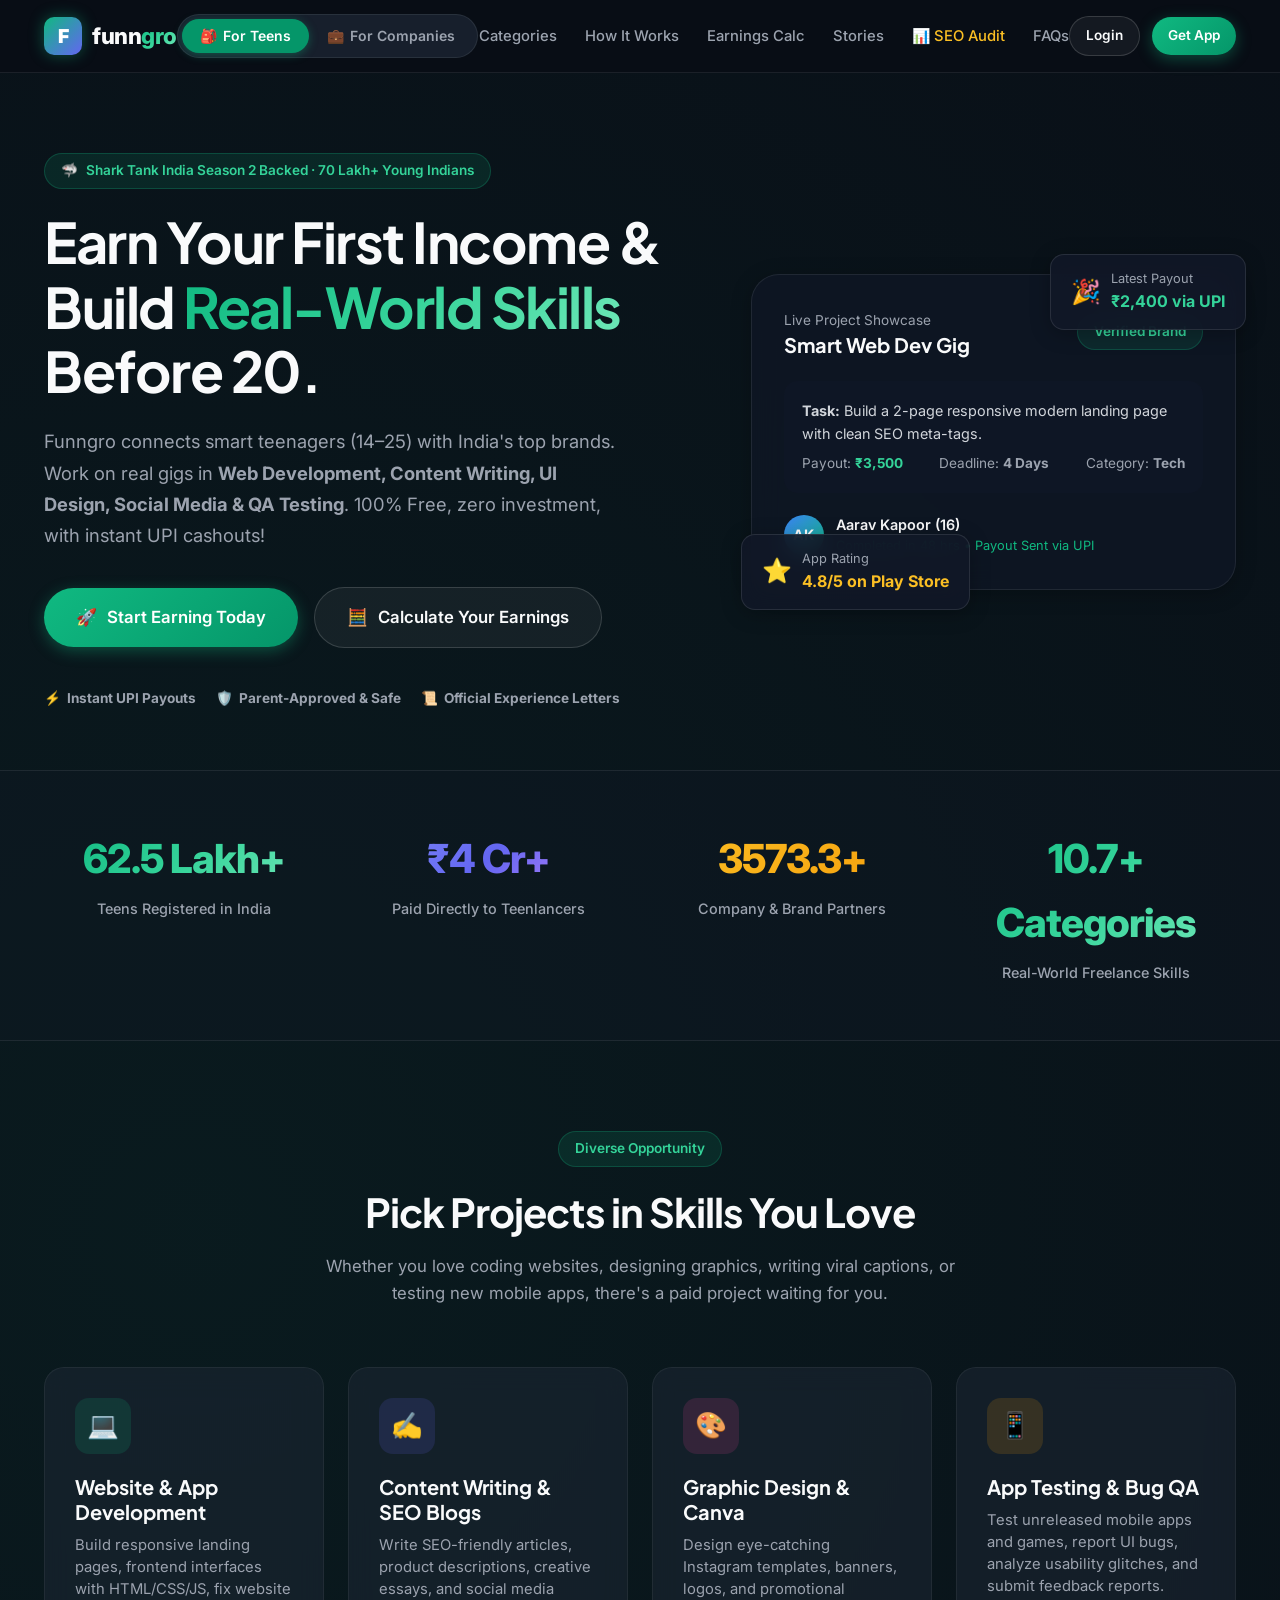
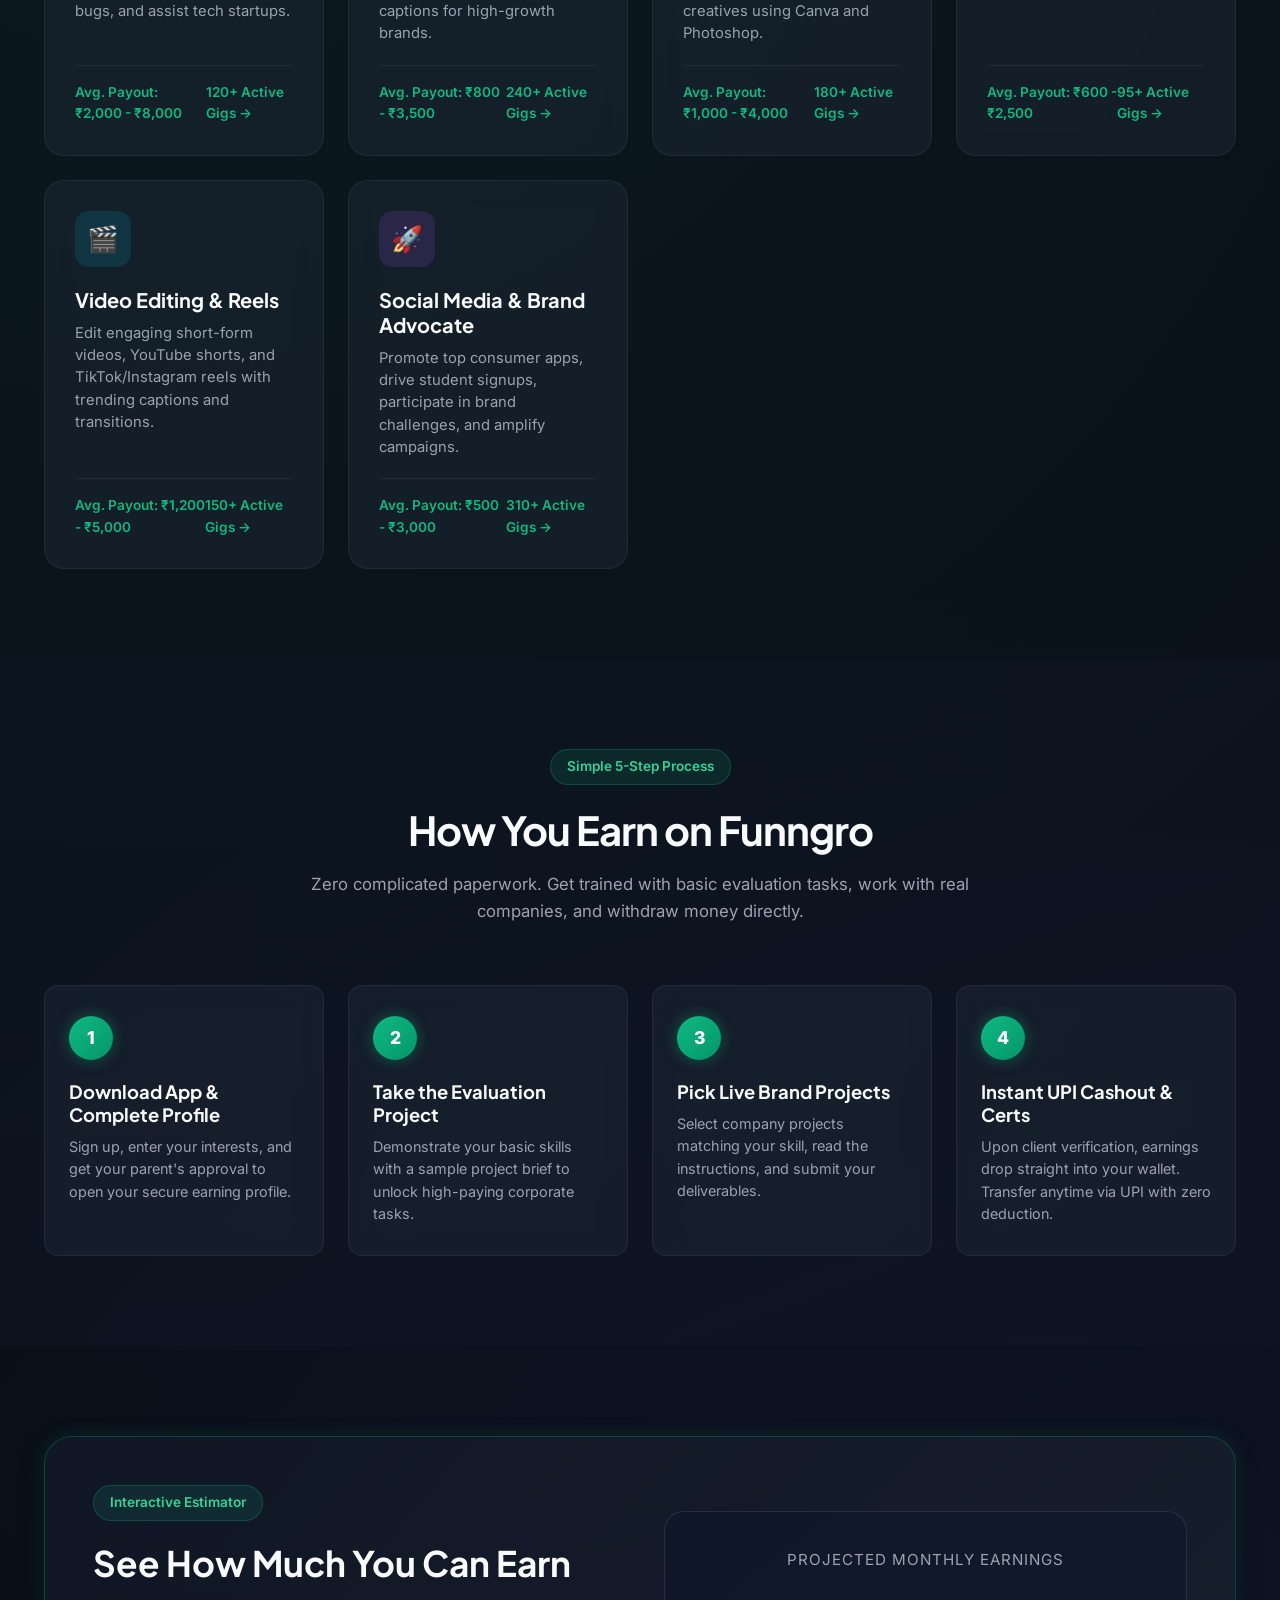
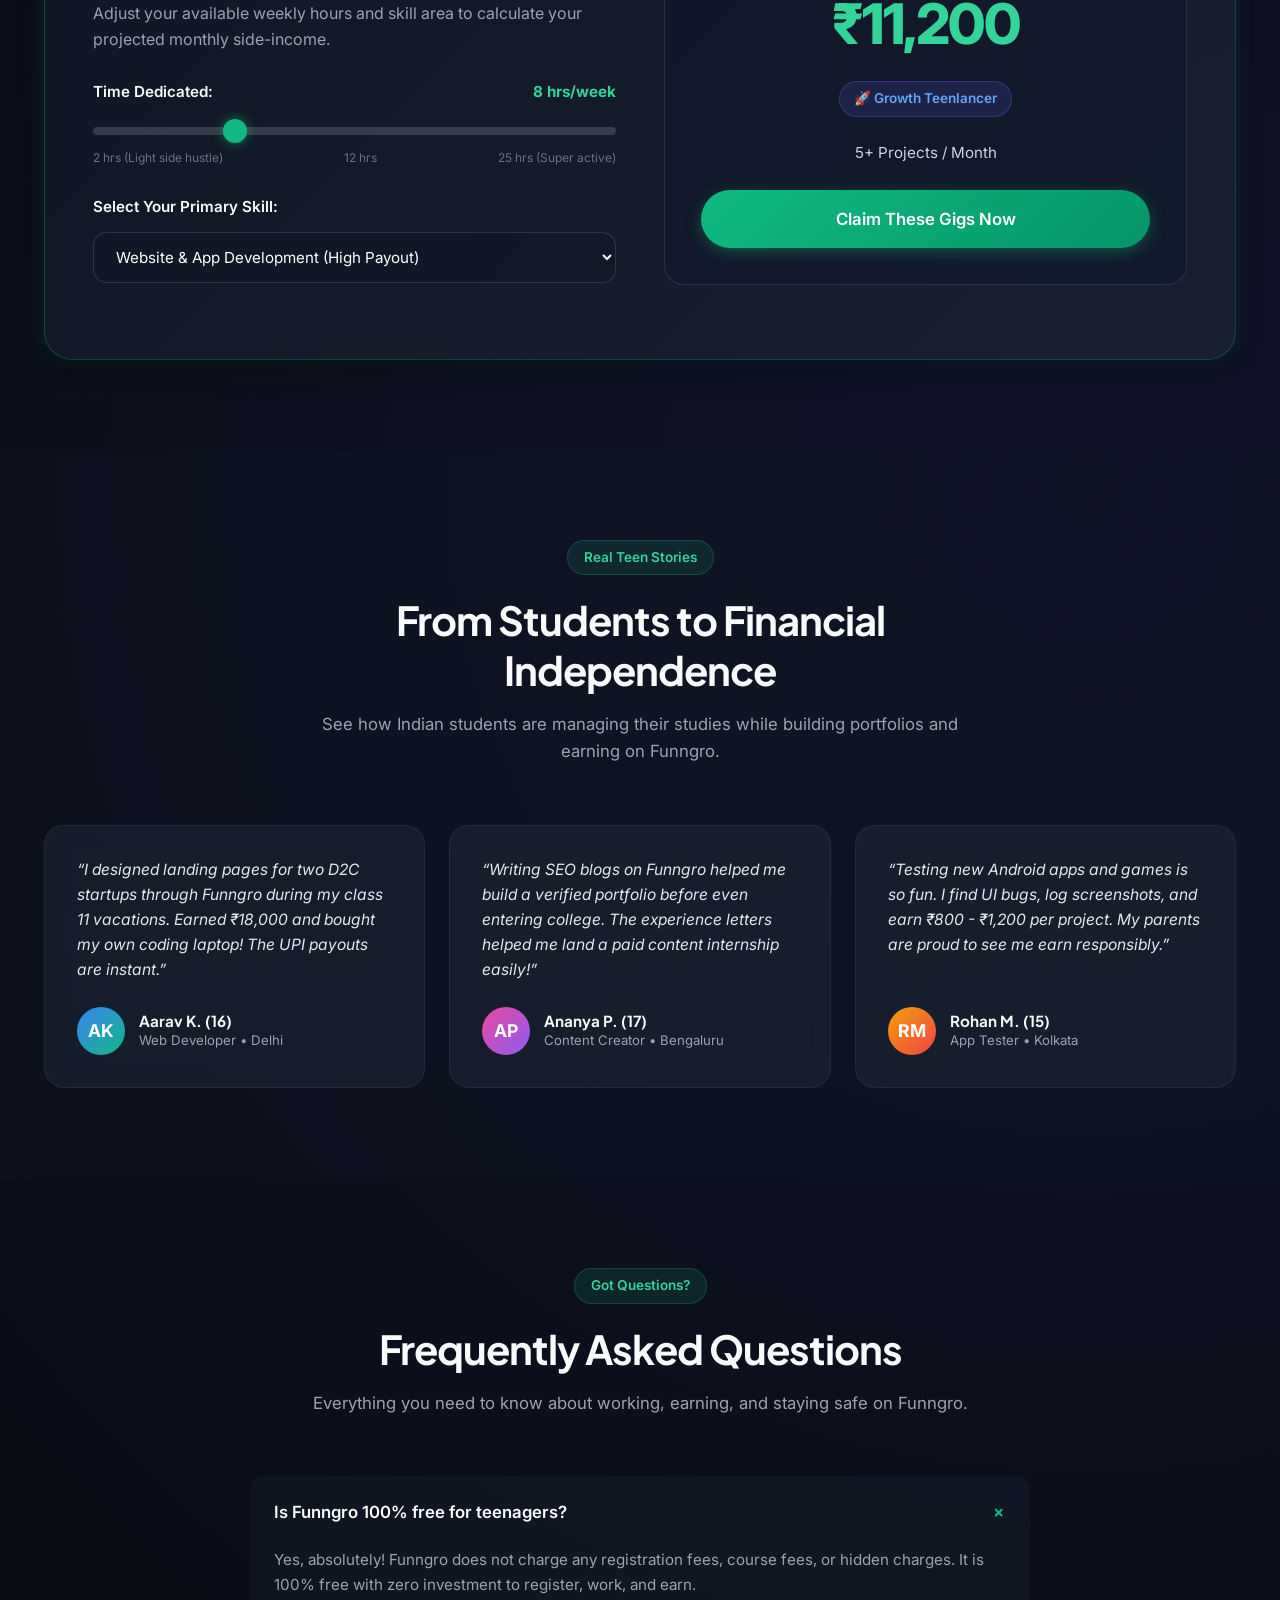
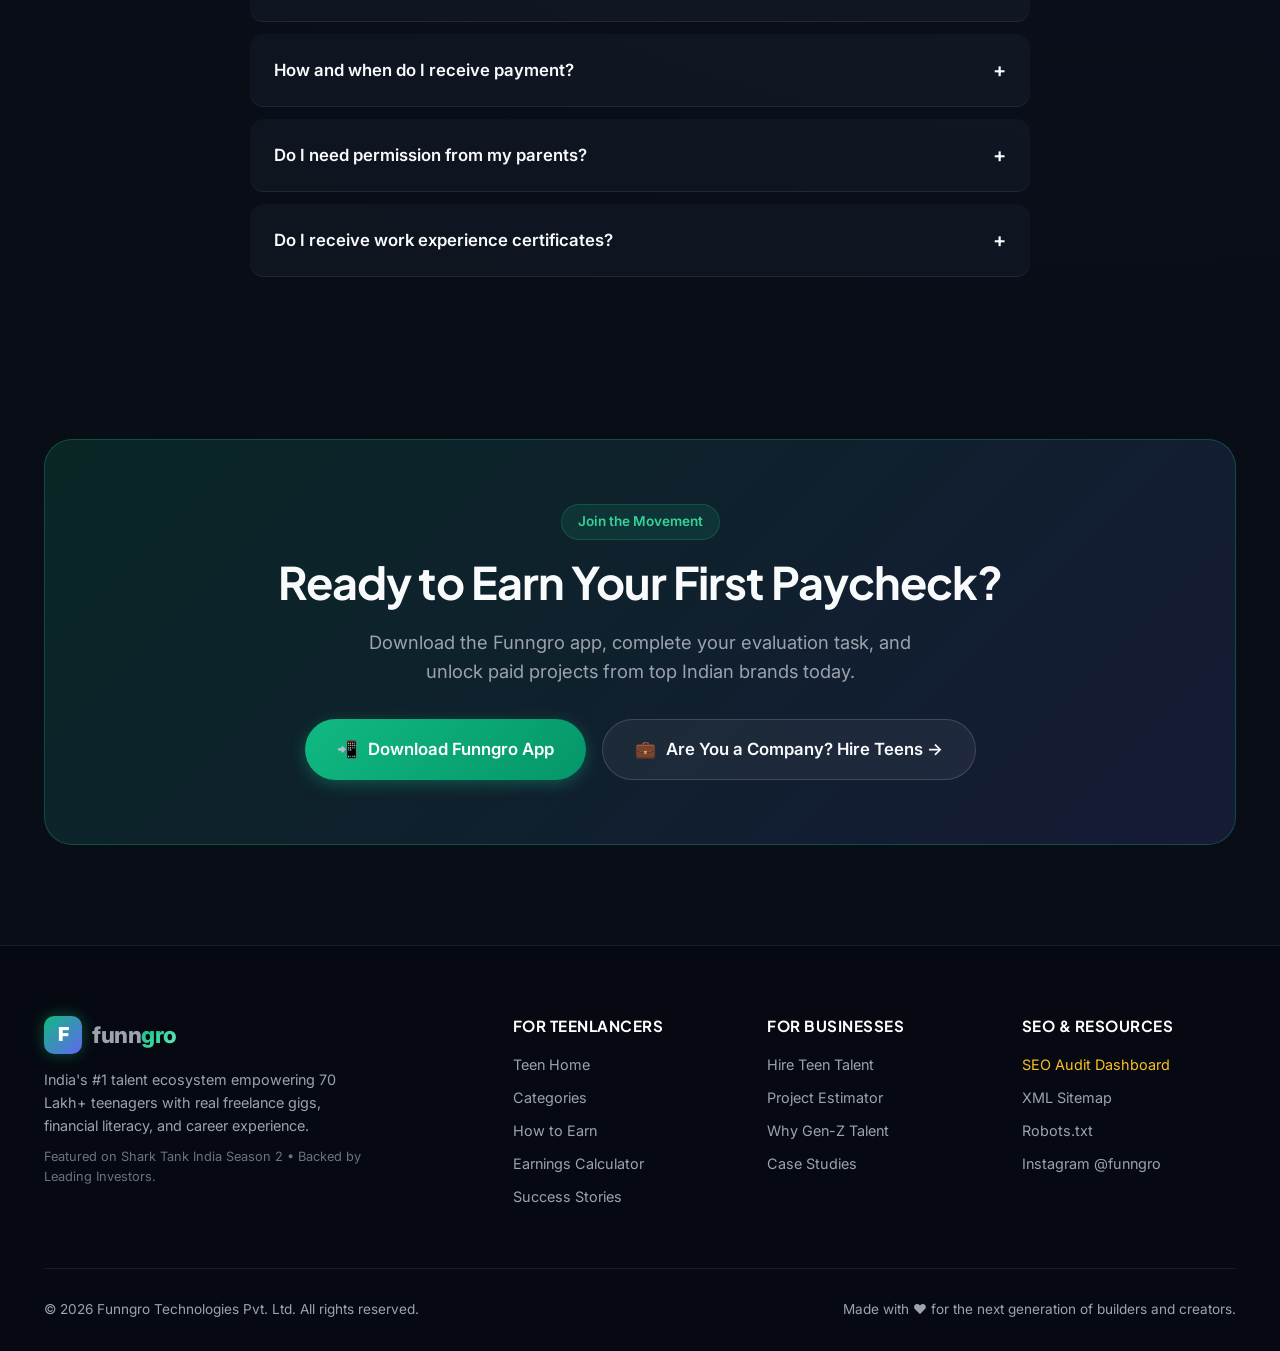
==== index.html @ e04df3fc "feat: complete Funngro Smart Website and SEO Audit report" ====
<!DOCTYPE html>
<html lang="en">
<head>
  <!-- SEO Character Encoding & Viewport -->
  <meta charset="UTF-8">
  <meta name="viewport" content="width=device-width, initial-scale=1.0">
  <meta http-equiv="X-UA-Compatible" content="ie=edge">

  <!-- Primary Meta Tags -->
  <title>Funngro for Teens | Earn Money Online with Real Company Projects & Internships</title>
  <meta name="title" content="Funngro for Teens | Earn Money Online with Real Company Projects & Internships">
  <meta name="description" content="Join 70 Lakh+ teens earning online with zero investment! Work on real company gigs in Tech, Web Development, Design, Content Writing & QA testing. Fast UPI payouts. Backed by Shark Tank India.">
  <meta name="keywords" content="Funngro, teen freelancing, teenlancer, earn money for teens, online jobs for students, student freelancing India, Shark Tank India Funngro, web development for teens, teenager internships, UPI earning app">
  <meta name="author" content="Funngro">
  <meta name="robots" content="index, follow">
  <link rel="canonical" href="https://funngro.com/teen.html">

  <!-- Open Graph / Facebook -->
  <meta property="og:type" content="website">
  <meta property="og:url" content="https://funngro.com/teen.html">
  <meta property="og:title" content="Funngro for Teens - Earn Money & Learn Real Skills Before 20">
  <meta property="og:description" content="Discover freelance projects for teenagers in India. Work with top brands, earn instant UPI payments, and build a real portfolio before college.">
  <meta property="og:image" content="https://funngro.com/assets/images/funngro-teen-og.png">
  <meta property="og:site_name" content="Funngro">

  <!-- Twitter Cards -->
  <meta name="twitter:card" content="summary_large_image">
  <meta name="twitter:url" content="https://funngro.com/teen.html">
  <meta name="twitter:title" content="Funngro Teenlancers | Earn, Learn & Grow">
  <meta name="twitter:description" content="Work on real projects from top companies with zero upfront investment. Shark Tank India backed.">
  <meta name="twitter:image" content="https://funngro.com/assets/images/funngro-teen-twitter.png">

  <!-- Google Fonts: Inter & Plus Jakarta Sans -->
  <link rel="preconnect" href="https://fonts.googleapis.com">
  <link rel="preconnect" href="https://fonts.gstatic.com" crossorigin>
  <link href="https://fonts.googleapis.com/css2?family=Inter:wght@400;500;600;700&family=Plus+Jakarta+Sans:wght@600;700;800&display=swap" rel="stylesheet">

  <!-- Core Stylesheet -->
  <link rel="stylesheet" href="assets/css/style.css">

  <!-- Schema.org JSON-LD Structured Data for SEO Rich Snippets -->
  <script type="application/ld+json">
  {
    "@context": "https://schema.org",
    "@graph": [
      {
        "@type": "Organization",
        "@id": "https://funngro.com/#organization",
        "name": "Funngro",
        "url": "https://funngro.com",
        "logo": "https://funngro.com/assets/images/logo.png",
        "sameAs": [
          "https://www.instagram.com/funngro/",
          "https://www.linkedin.com/company/funngro/"
        ],
        "description": "Funngro is India's leading platform enabling teenagers to work on real corporate projects, earn their first income, and build career-ready skills."
      },
      {
        "@type": "WebPage",
        "@id": "https://funngro.com/teen.html#webpage",
        "url": "https://funngro.com/teen.html",
        "name": "Funngro for Teens - Earn Money Online as a Teenlancer",
        "isPartOf": { "@id": "https://funngro.com/#organization" },
        "description": "India's #1 youth earning and learning platform. Work on gigs, get certified, and earn money safely.",
        "inLanguage": "en-US"
      },
      {
        "@type": "FAQPage",
        "mainEntity": [
          {
            "@type": "Question",
            "name": "Is Funngro free to join for teenagers?",
            "acceptedAnswer": {
              "@type": "Answer",
              "text": "Yes, Funngro is 100% free with zero investment. Teens never pay any registration fee or project fee."
            }
          },
          {
            "@type": "Question",
            "name": "How do teens receive payment on Funngro?",
            "acceptedAnswer": {
              "@type": "Answer",
              "text": "Payments are approved directly by the hiring company upon reviewing task deliverables and instantly disbursed to the Funngro wallet, withdrawable via UPI or bank transfer."
            }
          },
          {
            "@type": "Question",
            "name": "What age group can work on Funngro?",
            "acceptedAnswer": {
              "@type": "Answer",
              "text": "Funngro is designed for teenagers and young adults aged 14 to 25 with parental consent alignment for minors."
            }
          }
        ]
      }
    ]
  }
  </script>
</head>
<body>

  <!-- Navigation Header -->
  <header class="site-header" role="banner">
    <div class="container navbar">
      <!-- Logo -->
      <a href="teen.html" class="logo-wrapper" aria-label="Funngro Home">
        <div class="logo-icon">F</div>
        <span>funn<span class="text-gradient-emerald">gro</span></span>
      </a>

      <!-- Audience Switcher Pill -->
      <nav class="audience-toggle" aria-label="Audience Switcher">
        <a href="teen.html" class="audience-pill active">
          <span>🎒</span> For Teens
        </a>
        <a href="company.html" class="audience-pill">
          <span>💼</span> For Companies
        </a>
      </nav>

      <!-- Main Navigation Links -->
      <ul class="nav-links" role="menubar">
        <li role="none"><a href="#categories" class="nav-link" role="menuitem">Categories</a></li>
        <li role="none"><a href="#how-it-works" class="nav-link" role="menuitem">How It Works</a></li>
        <li role="none"><a href="#calculator" class="nav-link" role="menuitem">Earnings Calc</a></li>
        <li role="none"><a href="#testimonials" class="nav-link" role="menuitem">Stories</a></li>
        <li role="none"><a href="seo-audit.html" class="nav-link" role="menuitem" style="color: #fbbf24;">📊 SEO Audit</a></li>
        <li role="none"><a href="#faqs" class="nav-link" role="menuitem">FAQs</a></li>
      </ul>

      <!-- Action Buttons -->
      <div class="nav-actions">
        <button class="btn btn-outline btn-sm" data-modal-target="app-modal">Login</button>
        <button class="btn btn-primary btn-sm" data-modal-target="app-modal">Get App</button>
        <button class="mobile-menu-btn" aria-label="Toggle Mobile Menu">☰</button>
      </div>
    </div>
  </header>

  <!-- Hero Section -->
  <main id="main-content">
    <section class="hero-section" aria-labelledby="hero-heading">
      <div class="container hero-grid">
        <div class="hero-content">
          <div class="badge badge-emerald">
            <span>🦈</span> Shark Tank India Season 2 Backed &middot; 70 Lakh+ Young Indians
          </div>
          <h1 id="hero-heading" class="hero-title">
            Earn Your First Income &amp; Build <span class="text-gradient-emerald">Real-World Skills</span> Before 20.
          </h1>
          <p class="hero-description">
            Funngro connects smart teenagers (14&ndash;25) with India's top brands. Work on real gigs in <strong>Web Development, Content Writing, UI Design, Social Media &amp; QA Testing</strong>. 100% Free, zero investment, with instant UPI cashouts!
          </p>

          <div class="hero-cta-group">
            <button class="btn btn-primary btn-lg" data-modal-target="app-modal">
              <span>🚀</span> Start Earning Today
            </button>
            <a href="#calculator" class="btn btn-outline btn-lg">
              <span>🧮</span> Calculate Your Earnings
            </a>
          </div>

          <div class="trust-badges">
            <div class="trust-badge-item">
              <span>⚡</span> <strong>Instant UPI Payouts</strong>
            </div>
            <div class="trust-badge-item">
              <span>🛡️</span> <strong>Parent-Approved &amp; Safe</strong>
            </div>
            <div class="trust-badge-item">
              <span>📜</span> <strong>Official Experience Letters</strong>
            </div>
          </div>
        </div>

        <div class="hero-card-preview">
          <div class="glass-panel" style="padding: 32px; border-radius: var(--radius-xl); text-align: left;">
            <div style="display: flex; justify-content: space-between; align-items: center; margin-bottom: 24px;">
              <div>
                <span style="font-size: 0.85rem; color: var(--color-text-muted);">Live Project Showcase</span>
                <h3 style="font-size: 1.25rem;">Smart Web Dev Gig</h3>
              </div>
              <span class="badge badge-emerald" style="margin: 0;">Verified Brand</span>
            </div>

            <div style="background: rgba(17, 24, 39, 0.7); padding: 18px; border-radius: var(--radius-md); margin-bottom: 20px;">
              <p style="font-size: 0.9rem; color: #d1d5db; margin-bottom: 8px;">
                <strong>Task:</strong> Build a 2-page responsive modern landing page with clean SEO meta-tags.
              </p>
              <div style="display: flex; justify-content: space-between; font-size: 0.85rem; color: var(--color-text-muted);">
                <span>Payout: <strong style="color: #34d399;">₹3,500</strong></span>
                <span>Deadline: <strong>4 Days</strong></span>
                <span>Category: <strong>Tech</strong></span>
              </div>
            </div>

            <div style="display: flex; gap: 12px; align-items: center;">
              <div class="author-avatar" style="width: 40px; height: 40px; font-size: 0.9rem;">AK</div>
              <div>
                <p style="font-weight: 600; font-size: 0.9rem;">Aarav Kapoor (16)</p>
                <p style="font-size: 0.8rem; color: #10b981;">Completed in 48 hrs &bull; Payout Sent via UPI</p>
              </div>
            </div>
          </div>

          <!-- Floating Badges -->
          <div class="hero-floating-card float-top-right">
            <div style="display: flex; align-items: center; gap: 10px;">
              <span style="font-size: 1.5rem;">🎉</span>
              <div>
                <p style="font-size: 0.8rem; color: var(--color-text-muted);">Latest Payout</p>
                <p style="font-weight: 700; color: #34d399;">₹2,400 via UPI</p>
              </div>
            </div>
          </div>

          <div class="hero-floating-card float-bottom-left">
            <div style="display: flex; align-items: center; gap: 10px;">
              <span style="font-size: 1.5rem;">⭐</span>
              <div>
                <p style="font-size: 0.8rem; color: var(--color-text-muted);">App Rating</p>
                <p style="font-weight: 700; color: #fbbf24;">4.8/5 on Play Store</p>
              </div>
            </div>
          </div>
        </div>
      </div>
    </section>

    <!-- Social Proof Metrics Bar -->
    <section class="stats-section" aria-label="Platform Statistics">
      <div class="container">
        <div class="stats-grid">
          <div class="stat-item">
            <div class="stat-number text-gradient-emerald counter-val" data-target="70" data-suffix=" Lakh+">0</div>
            <div class="stat-label">Teens Registered in India</div>
          </div>
          <div class="stat-item">
            <div class="stat-number text-gradient-indigo counter-val" data-target="4.5" data-prefix="₹" data-suffix=" Cr+">0</div>
            <div class="stat-label">Paid Directly to Teenlancers</div>
          </div>
          <div class="stat-item">
            <div class="stat-number text-gradient-gold counter-val" data-target="4000" data-suffix="+">0</div>
            <div class="stat-label">Company &amp; Brand Partners</div>
          </div>
          <div class="stat-item">
            <div class="stat-number text-gradient-emerald counter-val" data-target="12" data-suffix="+ Categories">0</div>
            <div class="stat-label">Real-World Freelance Skills</div>
          </div>
        </div>
      </div>
    </section>

    <!-- Work Categories Grid -->
    <section id="categories" class="categories-section" aria-labelledby="cat-heading">
      <div class="container">
        <div class="section-header">
          <div class="badge badge-emerald">Diverse Opportunity</div>
          <h2 id="cat-heading" class="section-title">Pick Projects in Skills You Love</h2>
          <p class="section-subtitle">
            Whether you love coding websites, designing graphics, writing viral captions, or testing new mobile apps, there's a paid project waiting for you.
          </p>
        </div>

        <div class="categories-grid">
          <!-- Web Dev -->
          <article class="glass-card category-card">
            <div>
              <div class="cat-icon-box cat-icon-green">💻</div>
              <h3 class="cat-title">Website &amp; App Development</h3>
              <p class="cat-desc">
                Build responsive landing pages, frontend interfaces with HTML/CSS/JS, fix website bugs, and assist tech startups.
              </p>
            </div>
            <div class="cat-footer">
              <span>Avg. Payout: ₹2,000 - ₹8,000</span>
              <span>120+ Active Gigs &rarr;</span>
            </div>
          </article>

          <!-- Content Writing -->
          <article class="glass-card category-card">
            <div>
              <div class="cat-icon-box cat-icon-indigo">✍️</div>
              <h3 class="cat-title">Content Writing &amp; SEO Blogs</h3>
              <p class="cat-desc">
                Write SEO-friendly articles, product descriptions, creative essays, and social media captions for high-growth brands.
              </p>
            </div>
            <div class="cat-footer">
              <span>Avg. Payout: ₹800 - ₹3,500</span>
              <span>240+ Active Gigs &rarr;</span>
            </div>
          </article>

          <!-- Graphic Design -->
          <article class="glass-card category-card">
            <div>
              <div class="cat-icon-box cat-icon-pink">🎨</div>
              <h3 class="cat-title">Graphic Design &amp; Canva</h3>
              <p class="cat-desc">
                Design eye-catching Instagram templates, banners, logos, and promotional creatives using Canva and Photoshop.
              </p>
            </div>
            <div class="cat-footer">
              <span>Avg. Payout: ₹1,000 - ₹4,000</span>
              <span>180+ Active Gigs &rarr;</span>
            </div>
          </article>

          <!-- App Testing -->
          <article class="glass-card category-card">
            <div>
              <div class="cat-icon-box cat-icon-amber">📱</div>
              <h3 class="cat-title">App Testing &amp; Bug QA</h3>
              <p class="cat-desc">
                Test unreleased mobile apps and games, report UI bugs, analyze usability glitches, and submit feedback reports.
              </p>
            </div>
            <div class="cat-footer">
              <span>Avg. Payout: ₹600 - ₹2,500</span>
              <span>95+ Active Gigs &rarr;</span>
            </div>
          </article>

          <!-- Video Editing -->
          <article class="glass-card category-card">
            <div>
              <div class="cat-icon-box cat-icon-cyan">🎬</div>
              <h3 class="cat-title">Video Editing &amp; Reels</h3>
              <p class="cat-desc">
                Edit engaging short-form videos, YouTube shorts, and TikTok/Instagram reels with trending captions and transitions.
              </p>
            </div>
            <div class="cat-footer">
              <span>Avg. Payout: ₹1,200 - ₹5,000</span>
              <span>150+ Active Gigs &rarr;</span>
            </div>
          </article>

          <!-- Social Media & Influencer -->
          <article class="glass-card category-card">
            <div>
              <div class="cat-icon-box cat-icon-purple">🚀</div>
              <h3 class="cat-title">Social Media &amp; Brand Advocate</h3>
              <p class="cat-desc">
                Promote top consumer apps, drive student signups, participate in brand challenges, and amplify campaigns.
              </p>
            </div>
            <div class="cat-footer">
              <span>Avg. Payout: ₹500 - ₹3,000</span>
              <span>310+ Active Gigs &rarr;</span>
            </div>
          </article>
        </div>
      </div>
    </section>

    <!-- 5-Step Earning Journey -->
    <section id="how-it-works" class="steps-section" aria-labelledby="steps-heading">
      <div class="container">
        <div class="section-header">
          <div class="badge badge-emerald">Simple 5-Step Process</div>
          <h2 id="steps-heading" class="section-title">How You Earn on Funngro</h2>
          <p class="section-subtitle">
            Zero complicated paperwork. Get trained with basic evaluation tasks, work with real companies, and withdraw money directly.
          </p>
        </div>

        <div class="steps-timeline">
          <div class="glass-card step-card">
            <div class="step-number-badge">1</div>
            <h3>Download App &amp; Complete Profile</h3>
            <p>Sign up, enter your interests, and get your parent's approval to open your secure earning profile.</p>
          </div>

          <div class="glass-card step-card">
            <div class="step-number-badge">2</div>
            <h3>Take the Evaluation Project</h3>
            <p>Demonstrate your basic skills with a sample project brief to unlock high-paying corporate tasks.</p>
          </div>

          <div class="glass-card step-card">
            <div class="step-number-badge">3</div>
            <h3>Pick Live Brand Projects</h3>
            <p>Select company projects matching your skill, read the instructions, and submit your deliverables.</p>
          </div>

          <div class="glass-card step-card">
            <div class="step-number-badge">4</div>
            <h3>Instant UPI Cashout &amp; Certs</h3>
            <p>Upon client verification, earnings drop straight into your wallet. Transfer anytime via UPI with zero deduction.</p>
          </div>
        </div>
      </div>
    </section>

    <!-- Interactive Earnings Calculator -->
    <section id="calculator" class="calc-section" aria-labelledby="calc-heading">
      <div class="container">
        <div class="calc-box">
          <div class="calc-grid">
            <div class="calc-controls">
              <div class="badge badge-emerald">Interactive Estimator</div>
              <h2 id="calc-heading" style="font-size: 2.2rem; margin-bottom: 16px;">
                See How Much You Can Earn
              </h2>
              <p style="color: var(--color-text-muted); margin-bottom: 28px;">
                Adjust your available weekly hours and skill area to calculate your projected monthly side-income.
              </p>

              <div class="calc-input-group">
                <div class="calc-label">
                  <span>Time Dedicated:</span>
                  <span id="teen-hours-value" style="color: #34d399; font-weight: 700;">8 hrs/week</span>
                </div>
                <input type="range" id="teen-hours-slider" class="calc-slider" min="2" max="25" value="8" step="1" aria-label="Hours per week">
                <div style="display: flex; justify-content: space-between; font-size: 0.75rem; color: var(--color-text-dim); margin-top: 6px;">
                  <span>2 hrs (Light side hustle)</span>
                  <span>12 hrs</span>
                  <span>25 hrs (Super active)</span>
                </div>
              </div>

              <div class="calc-input-group">
                <label for="teen-skill-select" class="calc-label">Select Your Primary Skill:</label>
                <select id="teen-skill-select" class="calc-select">
                  <option value="webdev" selected>Website &amp; App Development (High Payout)</option>
                  <option value="content">Content Writing &amp; SEO Blogs</option>
                  <option value="design">Graphic Design &amp; Canva</option>
                  <option value="video">Video Editing &amp; Reels</option>
                  <option value="testing">App Testing &amp; Bug QA</option>
                  <option value="social">Social Media &amp; Brand Promotion</option>
                </select>
              </div>
            </div>

            <div class="calc-result-card">
              <div class="calc-result-title">Projected Monthly Earnings</div>
              <div id="teen-earning-output" class="calc-result-amount">₹11,200</div>
              <div id="teen-badge-output" class="calc-badge">🚀 Growth Teenlancer</div>
              <p id="teen-projects-count" style="font-size: 0.95rem; color: #d1d5db; margin-bottom: 24px;">
                ~5+ Projects / Month
              </p>
              <button class="btn btn-primary btn-lg" style="width: 100%;" data-modal-target="app-modal">
                Claim These Gigs Now
              </button>
            </div>
          </div>
        </div>
      </div>
    </section>

    <!-- Testimonials Section -->
    <section id="testimonials" class="testimonials-section" aria-labelledby="testimonial-heading">
      <div class="container">
        <div class="section-header">
          <div class="badge badge-emerald">Real Teen Stories</div>
          <h2 id="testimonial-heading" class="section-title">From Students to Financial Independence</h2>
          <p class="section-subtitle">
            See how Indian students are managing their studies while building portfolios and earning on Funngro.
          </p>
        </div>

        <div class="testimonials-grid">
          <div class="glass-card testimonial-card">
            <p class="testimonial-quote">
              &ldquo;I designed landing pages for two D2C startups through Funngro during my class 11 vacations. Earned ₹18,000 and bought my own coding laptop! The UPI payouts are instant.&rdquo;
            </p>
            <div class="author-meta">
              <div class="author-avatar">AK</div>
              <div>
                <h4 class="author-name">Aarav K. (16)</h4>
                <p class="author-role">Web Developer &bull; Delhi</p>
              </div>
            </div>
          </div>

          <div class="glass-card testimonial-card">
            <p class="testimonial-quote">
              &ldquo;Writing SEO blogs on Funngro helped me build a verified portfolio before even entering college. The experience letters helped me land a paid content internship easily!&rdquo;
            </p>
            <div class="author-meta">
              <div class="author-avatar" style="background: linear-gradient(135deg, #ec4899, #8b5cf6);">AP</div>
              <div>
                <h4 class="author-name">Ananya P. (17)</h4>
                <p class="author-role">Content Creator &bull; Bengaluru</p>
              </div>
            </div>
          </div>

          <div class="glass-card testimonial-card">
            <p class="testimonial-quote">
              &ldquo;Testing new Android apps and games is so fun. I find UI bugs, log screenshots, and earn ₹800 - ₹1,200 per project. My parents are proud to see me earn responsibly.&rdquo;
            </p>
            <div class="author-meta">
              <div class="author-avatar" style="background: linear-gradient(135deg, #f59e0b, #ef4444);">RM</div>
              <div>
                <h4 class="author-name">Rohan M. (15)</h4>
                <p class="author-role">App Tester &bull; Kolkata</p>
              </div>
            </div>
          </div>
        </div>
      </div>
    </section>

    <!-- FAQ Accordion -->
    <section id="faqs" class="faq-section" aria-labelledby="faq-heading">
      <div class="container">
        <div class="section-header">
          <div class="badge badge-emerald">Got Questions?</div>
          <h2 id="faq-heading" class="section-title">Frequently Asked Questions</h2>
          <p class="section-subtitle">
            Everything you need to know about working, earning, and staying safe on Funngro.
          </p>
        </div>

        <div class="faq-container">
          <div class="faq-item active">
            <button class="faq-question">
              <span>Is Funngro 100% free for teenagers?</span>
              <span class="faq-icon">+</span>
            </button>
            <div class="faq-answer">
              Yes, absolutely! Funngro does not charge any registration fees, course fees, or hidden charges. It is 100% free with zero investment to register, work, and earn.
            </div>
          </div>

          <div class="faq-item">
            <button class="faq-question">
              <span>How and when do I receive payment?</span>
              <span class="faq-icon">+</span>
            </button>
            <div class="faq-answer">
              When you finish a project and upload your deliverables, the client reviews your work within 2-4 days. Once approved, the full payout is credited directly to your Funngro wallet, which you can withdraw anytime directly to your UPI ID or bank account.
            </div>
          </div>

          <div class="faq-item">
            <button class="faq-question">
              <span>Do I need permission from my parents?</span>
              <span class="faq-icon">+</span>
            </button>
            <div class="faq-answer">
              Yes. If you are under 18 years old, Funngro includes a parental alignment step during signup. This ensures a safe, transparent, and parent-supported experience for every young earner.
            </div>
          </div>

          <div class="faq-item">
            <button class="faq-question">
              <span>Do I receive work experience certificates?</span>
              <span class="faq-icon">+</span>
            </button>
            <div class="faq-answer">
              Yes! For every completed company project, you receive a verified Project Experience Certificate issued jointly by the company and Funngro. You can showcase this on your resume, LinkedIn, or college applications.
            </div>
          </div>
        </div>
      </div>
    </section>

    <!-- Call to Action Banner -->
    <section class="cta-banner-section">
      <div class="container">
        <div class="cta-banner">
          <div class="badge badge-emerald" style="margin-bottom: 14px;">Join the Movement</div>
          <h2 class="cta-title">Ready to Earn Your First Paycheck?</h2>
          <p class="cta-subtitle">
            Download the Funngro app, complete your evaluation task, and unlock paid projects from top Indian brands today.
          </p>
          <div style="display: flex; gap: 16px; justify-content: center; flex-wrap: wrap;">
            <button class="btn btn-primary btn-lg" data-modal-target="app-modal">
              <span>📲</span> Download Funngro App
            </button>
            <a href="company.html" class="btn btn-outline btn-lg">
              <span>💼</span> Are You a Company? Hire Teens &rarr;
            </a>
          </div>
        </div>
      </div>
    </section>
  </main>

  <!-- Footer -->
  <footer class="site-footer" role="contentinfo">
    <div class="container">
      <div class="footer-grid">
        <div class="footer-brand">
          <div class="logo-wrapper">
            <div class="logo-icon">F</div>
            <span>funn<span class="text-gradient-emerald">gro</span></span>
          </div>
          <p>
            India's #1 talent ecosystem empowering 70 Lakh+ teenagers with real freelance gigs, financial literacy, and career experience.
          </p>
          <p style="margin-top: 10px; font-size: 0.8rem; color: #6b7280;">
            Featured on Shark Tank India Season 2 &bull; Backed by Leading Investors.
          </p>
        </div>

        <div class="footer-col">
          <h4>For Teenlancers</h4>
          <ul class="footer-links">
            <li><a href="teen.html">Teen Home</a></li>
            <li><a href="#categories">Categories</a></li>
            <li><a href="#how-it-works">How to Earn</a></li>
            <li><a href="#calculator">Earnings Calculator</a></li>
            <li><a href="#testimonials">Success Stories</a></li>
          </ul>
        </div>

        <div class="footer-col">
          <h4>For Businesses</h4>
          <ul class="footer-links">
            <li><a href="company.html">Hire Teen Talent</a></li>
            <li><a href="company.html#cost-calculator">Project Estimator</a></li>
            <li><a href="company.html#why-teens">Why Gen-Z Talent</a></li>
            <li><a href="company.html#case-studies">Case Studies</a></li>
          </ul>
        </div>

        <div class="footer-col">
          <h4>SEO &amp; Resources</h4>
          <ul class="footer-links">
            <li><a href="seo-audit.html" style="color: #fbbf24;">SEO Audit Dashboard</a></li>
            <li><a href="sitemap.xml">XML Sitemap</a></li>
            <li><a href="robots.txt">Robots.txt</a></li>
            <li><a href="https://www.instagram.com/funngro/" target="_blank" rel="noopener">Instagram @funngro</a></li>
          </ul>
        </div>
      </div>

      <div class="footer-bottom">
        <div>
          &copy; 2026 Funngro Technologies Pvt. Ltd. All rights reserved.
        </div>
        <div>
          Made with ❤️ for the next generation of builders and creators.
        </div>
      </div>
    </div>
  </footer>

  <!-- App Download Modal -->
  <div id="app-modal" class="modal-overlay" role="dialog" aria-modal="true" aria-labelledby="modal-title">
    <div class="modal-content">
      <button class="modal-close" aria-label="Close Modal">&times;</button>
      <div style="text-align: center; margin-bottom: 24px;">
        <div class="logo-icon" style="margin: 0 auto 16px; width: 48px; height: 48px; font-size: 1.5rem;">F</div>
        <h3 id="modal-title" style="font-size: 1.5rem; margin-bottom: 8px;">Get the Funngro App</h3>
        <p style="color: var(--color-text-muted); font-size: 0.9rem;">
          Start working on company projects, manage tasks, and get instant UPI cashouts right from your phone.
        </p>
      </div>

      <div style="display: flex; flex-direction: column; gap: 14px;">
        <a href="https://play.google.com/store/apps/details?id=com.funngro" target="_blank" rel="noopener" class="btn btn-outline" style="justify-content: flex-start; padding: 14px 20px;">
          <span style="font-size: 1.4rem;">🤖</span>
          <div style="text-align: left;">
            <p style="font-size: 0.75rem; color: var(--color-text-muted);">GET IT ON</p>
            <p style="font-weight: 700;">Google Play Store</p>
          </div>
        </a>

        <a href="https://apps.apple.com/in/app/funngro/id1579482811" target="_blank" rel="noopener" class="btn btn-outline" style="justify-content: flex-start; padding: 14px 20px;">
          <span style="font-size: 1.4rem;">🍎</span>
          <div style="text-align: left;">
            <p style="font-size: 0.75rem; color: var(--color-text-muted);">DOWNLOAD ON THE</p>
            <p style="font-weight: 700;">Apple App Store</p>
          </div>
        </a>
      </div>

      <p style="text-align: center; margin-top: 20px; font-size: 0.8rem; color: var(--color-text-dim);">
        100% Free &bull; No credit card required &bull; 4.8★ Rated
      </p>
    </div>
  </div>

  <!-- JavaScript -->
  <script src="assets/js/main.js"></script>
</body>
</html>
---- assets/css/style.css ----
/* ==========================================================================
   Funngro Smart Website - Core Design System & Styling
   Clean, Modern, Accessible & Highly Optimized
   ========================================================================== */

:root {
  /* Brand Color Palette */
  --color-primary: #059669;        /* Funngro Emerald Green */
  --color-primary-dark: #047857;
  --color-primary-light: #10b981;
  --color-primary-glow: rgba(16, 185, 129, 0.25);
  
  --color-secondary: #6366f1;      /* Indigo Accent */
  --color-secondary-dark: #4f46e5;
  --color-secondary-light: #818cf8;
  
  --color-accent: #f59e0b;         /* Amber Gold */
  --color-accent-light: #fef3c7;
  
  --color-dark-bg: #090d16;        /* Deep Space Slate */
  --color-dark-surface: #111827;
  --color-dark-card: #1f2937;
  --color-dark-border: rgba(255, 255, 255, 0.08);

  --color-text-main: #f9fafb;
  --color-text-muted: #9ca3af;
  --color-text-dim: #6b7280;

  --font-sans: 'Inter', -apple-system, BlinkMacSystemFont, 'Segoe UI', Roboto, sans-serif;
  --font-display: 'Plus Jakarta Sans', var(--font-sans);

  --radius-sm: 8px;
  --radius-md: 14px;
  --radius-lg: 20px;
  --radius-xl: 28px;
  --radius-full: 9999px;

  --transition-fast: 0.15s ease;
  --transition-normal: 0.25s ease;
  --transition-slow: 0.4s cubic-bezier(0.16, 1, 0.3, 1);

  --shadow-subtle: 0 4px 20px rgba(0, 0, 0, 0.25);
  --shadow-elevated: 0 10px 30px -5px rgba(0, 0, 0, 0.4), 0 0 20px rgba(16, 185, 129, 0.15);
  --shadow-glow: 0 0 35px rgba(16, 185, 129, 0.3);
}

/* Base Styles */
*, *::before, *::after {
  box-sizing: border-box;
  margin: 0;
  padding: 0;
}

html {
  font-family: var(--font-sans);
  background-color: var(--color-dark-bg);
  color: var(--color-text-main);
  scroll-behavior: smooth;
  -webkit-font-smoothing: antialiased;
  -moz-osx-font-smoothing: grayscale;
}

body {
  min-height: 100vh;
  line-height: 1.6;
  overflow-x: hidden;
  background: radial-gradient(circle at 15% 20%, rgba(16, 185, 129, 0.08) 0%, transparent 40%),
              radial-gradient(circle at 85% 60%, rgba(99, 102, 241, 0.08) 0%, transparent 40%),
              var(--color-dark-bg);
}

/* Typography */
h1, h2, h3, h4, h5, h6 {
  font-family: var(--font-display);
  font-weight: 700;
  line-height: 1.25;
  color: var(--color-text-main);
}

a {
  color: inherit;
  text-decoration: none;
  transition: color var(--transition-fast);
}

img, svg {
  display: block;
  max-width: 100%;
}

button, input, select, textarea {
  font: inherit;
  color: inherit;
}

/* Container */
.container {
  width: 100%;
  max-width: 1240px;
  margin: 0 auto;
  padding: 0 24px;
}

/* Gradient Text */
.text-gradient-emerald {
  background: linear-gradient(135deg, #10b981 0%, #34d399 50%, #6ee7b7 100%);
  -webkit-background-clip: text;
  -webkit-text-fill-color: transparent;
}

.text-gradient-indigo {
  background: linear-gradient(135deg, #818cf8 0%, #6366f1 50%, #c084fc 100%);
  -webkit-background-clip: text;
  -webkit-text-fill-color: transparent;
}

.text-gradient-gold {
  background: linear-gradient(135deg, #fbbf24 0%, #f59e0b 100%);
  -webkit-background-clip: text;
  -webkit-text-fill-color: transparent;
}

/* Glassmorphism Cards */
.glass-panel {
  background: rgba(17, 24, 39, 0.7);
  backdrop-filter: blur(16px);
  -webkit-backdrop-filter: blur(16px);
  border: 1px solid var(--color-dark-border);
  border-radius: var(--radius-lg);
  box-shadow: var(--shadow-subtle);
}

.glass-card {
  background: rgba(31, 41, 55, 0.5);
  backdrop-filter: blur(12px);
  -webkit-backdrop-filter: blur(12px);
  border: 1px solid rgba(255, 255, 255, 0.06);
  border-radius: var(--radius-md);
  transition: transform var(--transition-normal), border-color var(--transition-normal), box-shadow var(--transition-normal);
}

.glass-card:hover {
  transform: translateY(-4px);
  border-color: rgba(16, 185, 129, 0.35);
  box-shadow: var(--shadow-elevated);
}

/* Buttons */
.btn {
  display: inline-flex;
  align-items: center;
  justify-content: center;
  gap: 10px;
  padding: 12px 24px;
  font-weight: 600;
  font-size: 0.95rem;
  border-radius: var(--radius-full);
  cursor: pointer;
  transition: all var(--transition-normal);
  border: none;
  outline: none;
}

.btn-primary {
  background: linear-gradient(135deg, #10b981 0%, #059669 100%);
  color: #ffffff;
  box-shadow: 0 4px 15px rgba(16, 185, 129, 0.35);
}

.btn-primary:hover {
  background: linear-gradient(135deg, #34d399 0%, #10b981 100%);
  transform: translateY(-2px);
  box-shadow: 0 6px 20px rgba(16, 185, 129, 0.5);
}

.btn-secondary {
  background: linear-gradient(135deg, #6366f1 0%, #4f46e5 100%);
  color: #ffffff;
  box-shadow: 0 4px 15px rgba(99, 102, 241, 0.35);
}

.btn-secondary:hover {
  background: linear-gradient(135deg, #818cf8 0%, #6366f1 100%);
  transform: translateY(-2px);
  box-shadow: 0 6px 20px rgba(99, 102, 241, 0.5);
}

.btn-outline {
  background: rgba(255, 255, 255, 0.05);
  border: 1px solid rgba(255, 255, 255, 0.15);
  color: var(--color-text-main);
}

.btn-outline:hover {
  background: rgba(255, 255, 255, 0.1);
  border-color: rgba(255, 255, 255, 0.3);
  transform: translateY(-2px);
}

.btn-sm {
  padding: 8px 16px;
  font-size: 0.85rem;
}

.btn-lg {
  padding: 16px 32px;
  font-size: 1.05rem;
}

/* Navigation Header */
.site-header {
  position: sticky;
  top: 0;
  z-index: 100;
  background: rgba(9, 13, 22, 0.85);
  backdrop-filter: blur(20px);
  -webkit-backdrop-filter: blur(20px);
  border-bottom: 1px solid var(--color-dark-border);
  padding: 14px 0;
  transition: all var(--transition-normal);
}

.navbar {
  display: flex;
  align-items: center;
  justify-content: space-between;
}

.logo-wrapper {
  display: flex;
  align-items: center;
  gap: 10px;
  font-weight: 800;
  font-size: 1.4rem;
  letter-spacing: -0.5px;
}

.logo-icon {
  width: 38px;
  height: 38px;
  border-radius: 10px;
  background: linear-gradient(135deg, #10b981, #6366f1);
  display: flex;
  align-items: center;
  justify-content: center;
  color: #fff;
  font-weight: 900;
  font-size: 1.2rem;
  box-shadow: 0 0 15px rgba(16, 185, 129, 0.4);
}

/* Audience Switcher (Pill Toggle) */
.audience-toggle {
  display: flex;
  background: rgba(31, 41, 55, 0.7);
  padding: 4px;
  border-radius: var(--radius-full);
  border: 1px solid rgba(255, 255, 255, 0.08);
}

.audience-pill {
  padding: 6px 18px;
  font-size: 0.875rem;
  font-weight: 600;
  border-radius: var(--radius-full);
  color: var(--color-text-muted);
  transition: all var(--transition-fast);
  display: flex;
  align-items: center;
  gap: 6px;
}

.audience-pill.active {
  background: var(--color-primary);
  color: #ffffff;
  box-shadow: 0 2px 10px rgba(16, 185, 129, 0.35);
}

.audience-pill.company-active {
  background: var(--color-secondary);
  color: #ffffff;
  box-shadow: 0 2px 10px rgba(99, 102, 241, 0.35);
}

.nav-links {
  display: flex;
  align-items: center;
  list-style: none;
  gap: 28px;
}

.nav-link {
  font-size: 0.925rem;
  font-weight: 500;
  color: var(--color-text-muted);
  transition: color var(--transition-fast);
}

.nav-link:hover {
  color: #ffffff;
}

.nav-link.active {
  color: var(--color-primary-light);
  font-weight: 600;
}

.nav-actions {
  display: flex;
  align-items: center;
  gap: 12px;
}

.mobile-menu-btn {
  display: none;
  background: none;
  border: none;
  color: var(--color-text-main);
  font-size: 1.5rem;
  cursor: pointer;
}

/* Badge Component */
.badge {
  display: inline-flex;
  align-items: center;
  gap: 8px;
  padding: 6px 16px;
  border-radius: var(--radius-full);
  font-size: 0.85rem;
  font-weight: 600;
  background: rgba(16, 185, 129, 0.12);
  color: #34d399;
  border: 1px solid rgba(16, 185, 129, 0.25);
  margin-bottom: 20px;
}

.badge-indigo {
  background: rgba(99, 102, 241, 0.12);
  color: #a5b4fc;
  border-color: rgba(99, 102, 241, 0.25);
}

.badge-amber {
  background: rgba(245, 158, 11, 0.12);
  color: #fcd34d;
  border-color: rgba(245, 158, 11, 0.25);
}

/* Hero Section */
.hero-section {
  padding: 80px 0 60px;
  position: relative;
}

.hero-grid {
  display: grid;
  grid-template-columns: 1.15fr 0.85fr;
  gap: 50px;
  align-items: center;
}

.hero-title {
  font-size: 3.5rem;
  letter-spacing: -1.5px;
  line-height: 1.15;
  margin-bottom: 24px;
}

.hero-description {
  font-size: 1.15rem;
  color: var(--color-text-muted);
  line-height: 1.7;
  margin-bottom: 36px;
  max-width: 580px;
}

.hero-cta-group {
  display: flex;
  align-items: center;
  gap: 16px;
  flex-wrap: wrap;
  margin-bottom: 40px;
}

.trust-badges {
  display: flex;
  align-items: center;
  gap: 20px;
  font-size: 0.85rem;
  color: var(--color-text-muted);
}

.trust-badge-item {
  display: flex;
  align-items: center;
  gap: 6px;
}

.hero-card-preview {
  position: relative;
}

.hero-floating-card {
  position: absolute;
  padding: 14px 20px;
  border-radius: var(--radius-md);
  background: rgba(17, 24, 39, 0.9);
  backdrop-filter: blur(12px);
  border: 1px solid rgba(255, 255, 255, 0.1);
  box-shadow: var(--shadow-subtle);
  animation: float 4s ease-in-out infinite;
}

.float-top-right {
  top: -20px;
  right: -10px;
  animation-delay: 0s;
}

.float-bottom-left {
  bottom: -20px;
  left: -10px;
  animation-delay: 2s;
}

@keyframes float {
  0%, 100% { transform: translateY(0px); }
  50% { transform: translateY(-10px); }
}

/* Stats Counter Grid */
.stats-section {
  padding: 40px 0;
  border-top: 1px solid var(--color-dark-border);
  border-bottom: 1px solid var(--color-dark-border);
  background: rgba(17, 24, 39, 0.3);
}

.stats-grid {
  display: grid;
  grid-template-columns: repeat(4, 1fr);
  gap: 24px;
  text-align: center;
}

.stat-item {
  padding: 16px;
}

.stat-number {
  font-size: 2.5rem;
  font-weight: 800;
  color: #ffffff;
  margin-bottom: 6px;
  letter-spacing: -1px;
}

.stat-label {
  font-size: 0.9rem;
  color: var(--color-text-muted);
  font-weight: 500;
}

/* Section Header */
.section-header {
  text-align: center;
  max-width: 680px;
  margin: 0 auto 60px;
}

.section-title {
  font-size: 2.5rem;
  letter-spacing: -1px;
  margin-bottom: 16px;
}

.section-subtitle {
  font-size: 1.05rem;
  color: var(--color-text-muted);
}

/* Categories Grid */
.categories-section {
  padding: 90px 0;
}

.categories-grid {
  display: grid;
  grid-template-columns: repeat(auto-fit, minmax(270px, 1fr));
  gap: 24px;
}

.category-card {
  padding: 30px;
  border-radius: var(--radius-lg);
  display: flex;
  flex-direction: column;
  justify-content: space-between;
  height: 100%;
}

.cat-icon-box {
  width: 56px;
  height: 56px;
  border-radius: var(--radius-md);
  display: flex;
  align-items: center;
  justify-content: center;
  font-size: 1.6rem;
  margin-bottom: 20px;
}

.cat-icon-green { background: rgba(16, 185, 129, 0.15); color: #34d399; }
.cat-icon-indigo { background: rgba(99, 102, 241, 0.15); color: #818cf8; }
.cat-icon-amber { background: rgba(245, 158, 11, 0.15); color: #fbbf24; }
.cat-icon-pink { background: rgba(236, 72, 153, 0.15); color: #f472b6; }
.cat-icon-cyan { background: rgba(6, 182, 212, 0.15); color: #22d3ee; }
.cat-icon-purple { background: rgba(168, 85, 247, 0.15); color: #c084fc; }

.cat-title {
  font-size: 1.25rem;
  margin-bottom: 10px;
}

.cat-desc {
  font-size: 0.925rem;
  color: var(--color-text-muted);
  margin-bottom: 20px;
  line-height: 1.5;
}

.cat-footer {
  display: flex;
  align-items: center;
  justify-content: space-between;
  padding-top: 16px;
  border-top: 1px solid rgba(255, 255, 255, 0.06);
  font-size: 0.85rem;
  font-weight: 600;
  color: var(--color-primary-light);
}

/* Steps / How It Works */
.steps-section {
  padding: 90px 0;
  background: rgba(17, 24, 39, 0.4);
}

.steps-timeline {
  display: grid;
  grid-template-columns: repeat(4, 1fr);
  gap: 24px;
  position: relative;
}

.step-card {
  padding: 30px 24px;
  text-align: left;
  position: relative;
}

.step-number-badge {
  width: 44px;
  height: 44px;
  border-radius: 50%;
  background: linear-gradient(135deg, #10b981, #059669);
  color: #ffffff;
  display: flex;
  align-items: center;
  justify-content: center;
  font-weight: 800;
  font-size: 1.1rem;
  margin-bottom: 20px;
  box-shadow: 0 0 15px rgba(16, 185, 129, 0.4);
}

.step-card h3 {
  font-size: 1.15rem;
  margin-bottom: 10px;
}

.step-card p {
  font-size: 0.9rem;
  color: var(--color-text-muted);
  line-height: 1.55;
}

/* Interactive Calculator */
.calc-section {
  padding: 90px 0;
}

.calc-box {
  background: linear-gradient(135deg, rgba(17, 24, 39, 0.8) 0%, rgba(31, 41, 55, 0.6) 100%);
  border: 1px solid rgba(16, 185, 129, 0.25);
  border-radius: var(--radius-xl);
  padding: 48px;
  box-shadow: var(--shadow-elevated);
}

.calc-grid {
  display: grid;
  grid-template-columns: 1fr 1fr;
  gap: 48px;
  align-items: center;
}

.calc-input-group {
  margin-bottom: 28px;
}

.calc-label {
  display: flex;
  justify-content: space-between;
  font-weight: 600;
  font-size: 0.95rem;
  margin-bottom: 12px;
}

.calc-slider {
  width: 100%;
  height: 8px;
  border-radius: 4px;
  background: rgba(255, 255, 255, 0.15);
  outline: none;
  -webkit-appearance: none;
  cursor: pointer;
}

.calc-slider::-webkit-slider-thumb {
  -webkit-appearance: none;
  width: 24px;
  height: 24px;
  border-radius: 50%;
  background: var(--color-primary-light);
  box-shadow: 0 0 12px rgba(16, 185, 129, 0.6);
  cursor: pointer;
  transition: transform var(--transition-fast);
}

.calc-slider::-webkit-slider-thumb:hover {
  transform: scale(1.15);
}

.calc-select {
  width: 100%;
  padding: 14px 18px;
  border-radius: var(--radius-md);
  background: rgba(17, 24, 39, 0.8);
  border: 1px solid rgba(255, 255, 255, 0.12);
  color: #ffffff;
  outline: none;
  font-size: 0.95rem;
}

.calc-result-card {
  background: rgba(15, 23, 42, 0.7);
  border: 1px solid rgba(255, 255, 255, 0.1);
  border-radius: var(--radius-lg);
  padding: 36px;
  text-align: center;
}

.calc-result-title {
  font-size: 0.95rem;
  color: var(--color-text-muted);
  text-transform: uppercase;
  letter-spacing: 1px;
  margin-bottom: 8px;
}

.calc-result-amount {
  font-size: 3.5rem;
  font-weight: 800;
  color: #34d399;
  letter-spacing: -1.5px;
  margin-bottom: 12px;
}

.calc-badge {
  display: inline-block;
  padding: 6px 14px;
  border-radius: var(--radius-full);
  font-size: 0.85rem;
  font-weight: 600;
  background: rgba(99, 102, 241, 0.15);
  color: #a5b4fc;
  border: 1px solid rgba(99, 102, 241, 0.3);
  margin-bottom: 24px;
}

/* Testimonials */
.testimonials-section {
  padding: 90px 0;
  background: rgba(17, 24, 39, 0.3);
}

.testimonials-grid {
  display: grid;
  grid-template-columns: repeat(3, 1fr);
  gap: 24px;
}

.testimonial-card {
  padding: 32px;
  border-radius: var(--radius-lg);
  display: flex;
  flex-direction: column;
  justify-content: space-between;
}

.testimonial-quote {
  font-size: 0.975rem;
  color: #e5e7eb;
  line-height: 1.6;
  margin-bottom: 24px;
  font-style: italic;
}

.author-meta {
  display: flex;
  align-items: center;
  gap: 14px;
}

.author-avatar {
  width: 48px;
  height: 48px;
  border-radius: 50%;
  background: linear-gradient(135deg, #3b82f6, #10b981);
  display: flex;
  align-items: center;
  justify-content: center;
  font-weight: 700;
  font-size: 1.1rem;
  color: #fff;
}

.author-name {
  font-weight: 700;
  font-size: 0.95rem;
}

.author-role {
  font-size: 0.825rem;
  color: var(--color-text-muted);
}

/* FAQ Accordion */
.faq-section {
  padding: 90px 0;
}

.faq-container {
  max-width: 780px;
  margin: 0 auto;
}

.faq-item {
  border-bottom: 1px solid var(--color-dark-border);
  margin-bottom: 12px;
  border-radius: var(--radius-md);
  overflow: hidden;
  background: rgba(31, 41, 55, 0.3);
}

.faq-question {
  width: 100%;
  text-align: left;
  padding: 20px 24px;
  display: flex;
  justify-content: space-between;
  align-items: center;
  background: none;
  border: none;
  cursor: pointer;
  font-weight: 600;
  font-size: 1.05rem;
  color: var(--color-text-main);
  transition: color var(--transition-fast);
}

.faq-question:hover {
  color: var(--color-primary-light);
}

.faq-icon {
  font-size: 1.25rem;
  transition: transform var(--transition-normal);
}

.faq-item.active .faq-icon {
  transform: rotate(45deg);
  color: var(--color-primary-light);
}

.faq-answer {
  max-height: 0;
  overflow: hidden;
  transition: max-height var(--transition-slow);
  padding: 0 24px;
  color: var(--color-text-muted);
  font-size: 0.95rem;
  line-height: 1.6;
}

.faq-item.active .faq-answer {
  max-height: 300px;
  padding-bottom: 24px;
}

/* Call to Action Banner */
.cta-banner-section {
  padding: 60px 0 100px;
}

.cta-banner {
  background: linear-gradient(135deg, rgba(16, 185, 129, 0.15) 0%, rgba(99, 102, 241, 0.15) 100%);
  border: 1px solid rgba(16, 185, 129, 0.3);
  border-radius: var(--radius-xl);
  padding: 64px 32px;
  text-align: center;
  position: relative;
  overflow: hidden;
}

.cta-title {
  font-size: 2.8rem;
  letter-spacing: -1px;
  margin-bottom: 18px;
}

.cta-subtitle {
  font-size: 1.15rem;
  color: var(--color-text-muted);
  max-width: 600px;
  margin: 0 auto 32px;
}

/* Footer */
.site-footer {
  border-top: 1px solid var(--color-dark-border);
  background: #060911;
  padding: 70px 0 30px;
  color: var(--color-text-muted);
  font-size: 0.9rem;
}

.footer-grid {
  display: grid;
  grid-template-columns: 2fr 1fr 1fr 1fr;
  gap: 40px;
  margin-bottom: 50px;
}

.footer-brand p {
  margin-top: 14px;
  max-width: 320px;
  line-height: 1.6;
}

.footer-col h4 {
  color: #ffffff;
  font-size: 0.95rem;
  margin-bottom: 18px;
  text-transform: uppercase;
  letter-spacing: 0.5px;
}

.footer-links {
  list-style: none;
}

.footer-links li {
  margin-bottom: 10px;
}

.footer-links a:hover {
  color: var(--color-primary-light);
}

.footer-bottom {
  border-top: 1px solid var(--color-dark-border);
  padding-top: 30px;
  display: flex;
  justify-content: space-between;
  align-items: center;
  font-size: 0.85rem;
}

/* Modal */
.modal-overlay {
  position: fixed;
  top: 0;
  left: 0;
  right: 0;
  bottom: 0;
  background: rgba(0, 0, 0, 0.75);
  backdrop-filter: blur(8px);
  z-index: 1000;
  display: none;
  align-items: center;
  justify-content: center;
  padding: 20px;
}

.modal-overlay.active {
  display: flex;
}

.modal-content {
  background: var(--color-dark-surface);
  border: 1px solid var(--color-dark-border);
  border-radius: var(--radius-xl);
  max-width: 500px;
  width: 100%;
  padding: 36px;
  position: relative;
  box-shadow: 0 20px 50px rgba(0,0,0,0.6);
  animation: modalIn 0.3s cubic-bezier(0.16, 1, 0.3, 1);
}

@keyframes modalIn {
  from { opacity: 0; transform: scale(0.95) translateY(20px); }
  to { opacity: 1; transform: scale(1) translateY(0); }
}

.modal-close {
  position: absolute;
  top: 20px;
  right: 20px;
  background: none;
  border: none;
  color: var(--color-text-muted);
  font-size: 1.4rem;
  cursor: pointer;
}

/* Responsive Styles */
@media (max-width: 1024px) {
  .hero-grid {
    grid-template-columns: 1fr;
    text-align: center;
  }
  .hero-description {
    margin: 0 auto 36px;
  }
  .hero-cta-group {
    justify-content: center;
  }
  .trust-badges {
    justify-content: center;
  }
  .hero-card-preview {
    max-width: 520px;
    margin: 0 auto;
  }
  .steps-timeline {
    grid-template-columns: repeat(2, 1fr);
  }
  .stats-grid {
    grid-template-columns: repeat(2, 1fr);
  }
  .calc-grid {
    grid-template-columns: 1fr;
  }
  .testimonials-grid {
    grid-template-columns: 1fr;
  }
  .footer-grid {
    grid-template-columns: 1fr 1fr;
  }
}

@media (max-width: 768px) {
  .nav-links {
    display: none;
  }
  .mobile-menu-btn {
    display: block;
  }
  .hero-title {
    font-size: 2.5rem;
  }
  .steps-timeline {
    grid-template-columns: 1fr;
  }
  .stats-grid {
    grid-template-columns: 1fr;
  }
  .footer-grid {
    grid-template-columns: 1fr;
  }
  .footer-bottom {
    flex-direction: column;
    gap: 12px;
    text-align: center;
  }
  .calc-box {
    padding: 24px;
  }
}
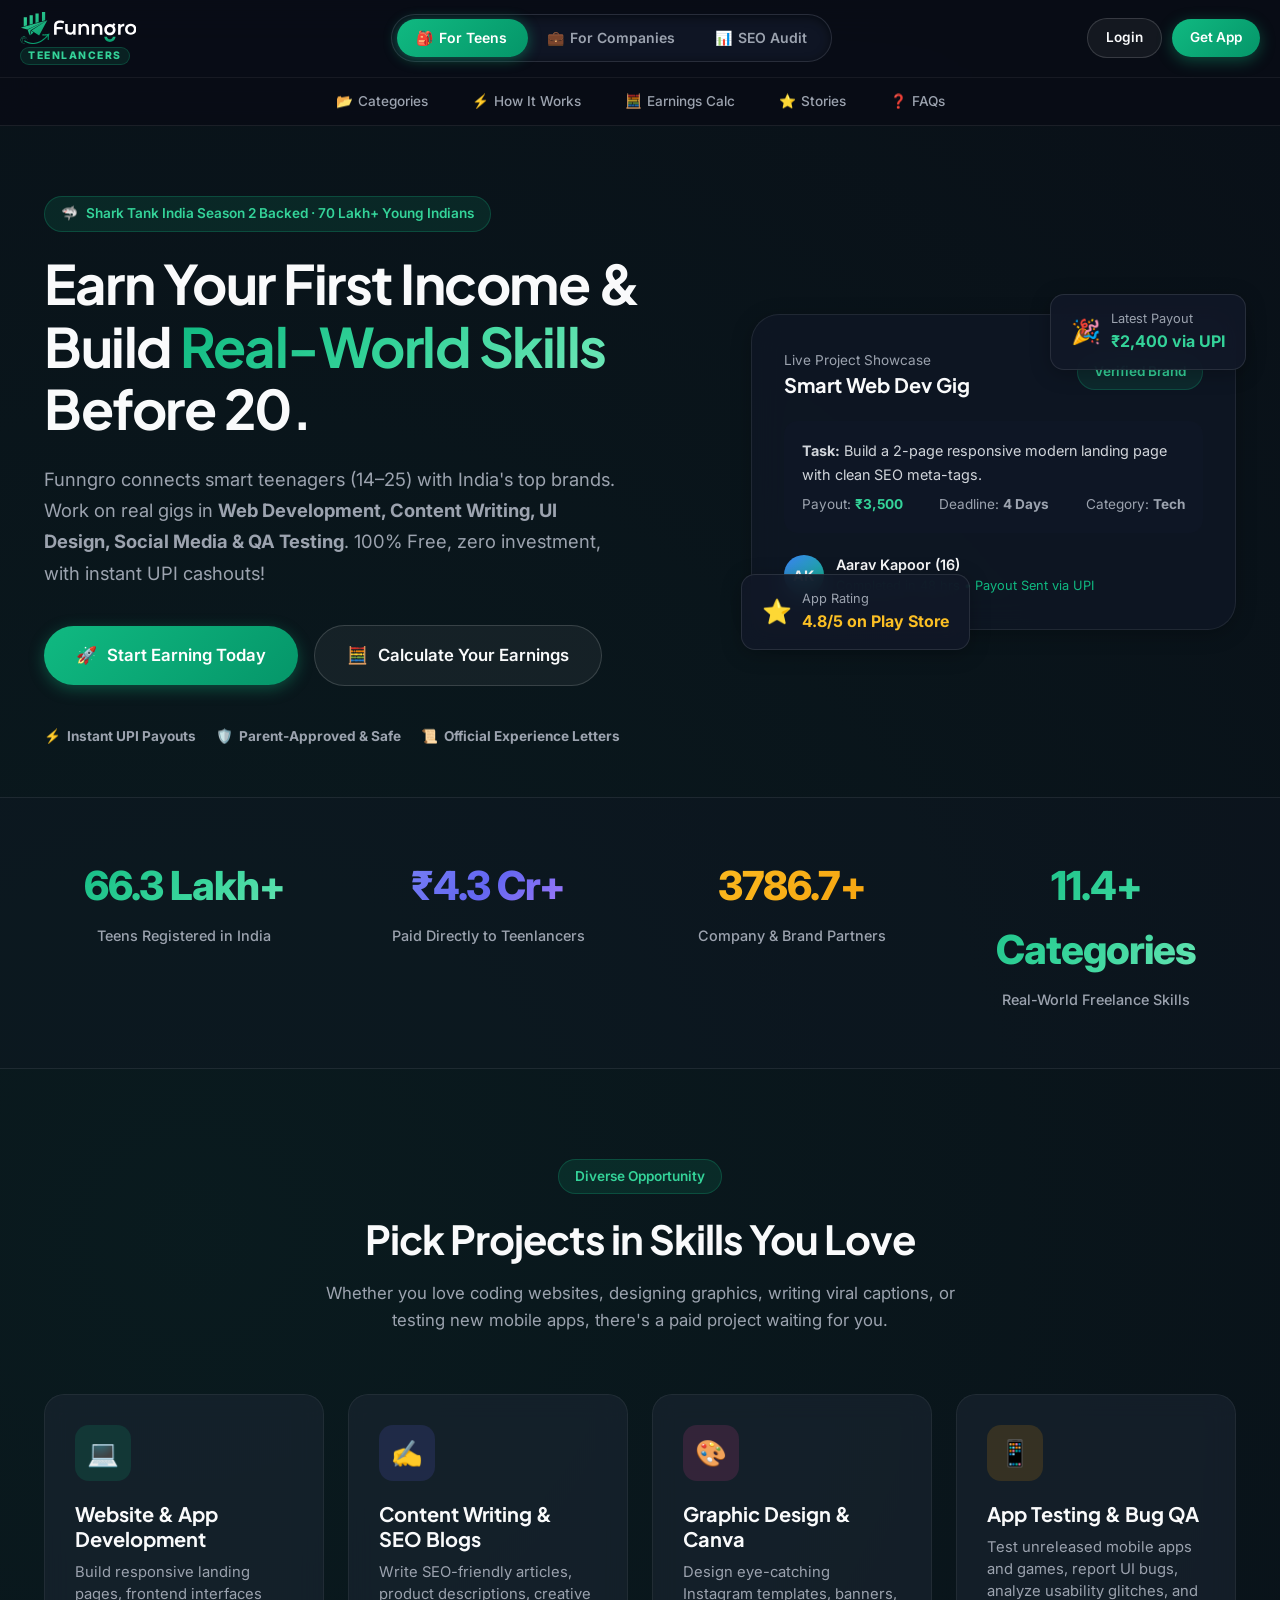
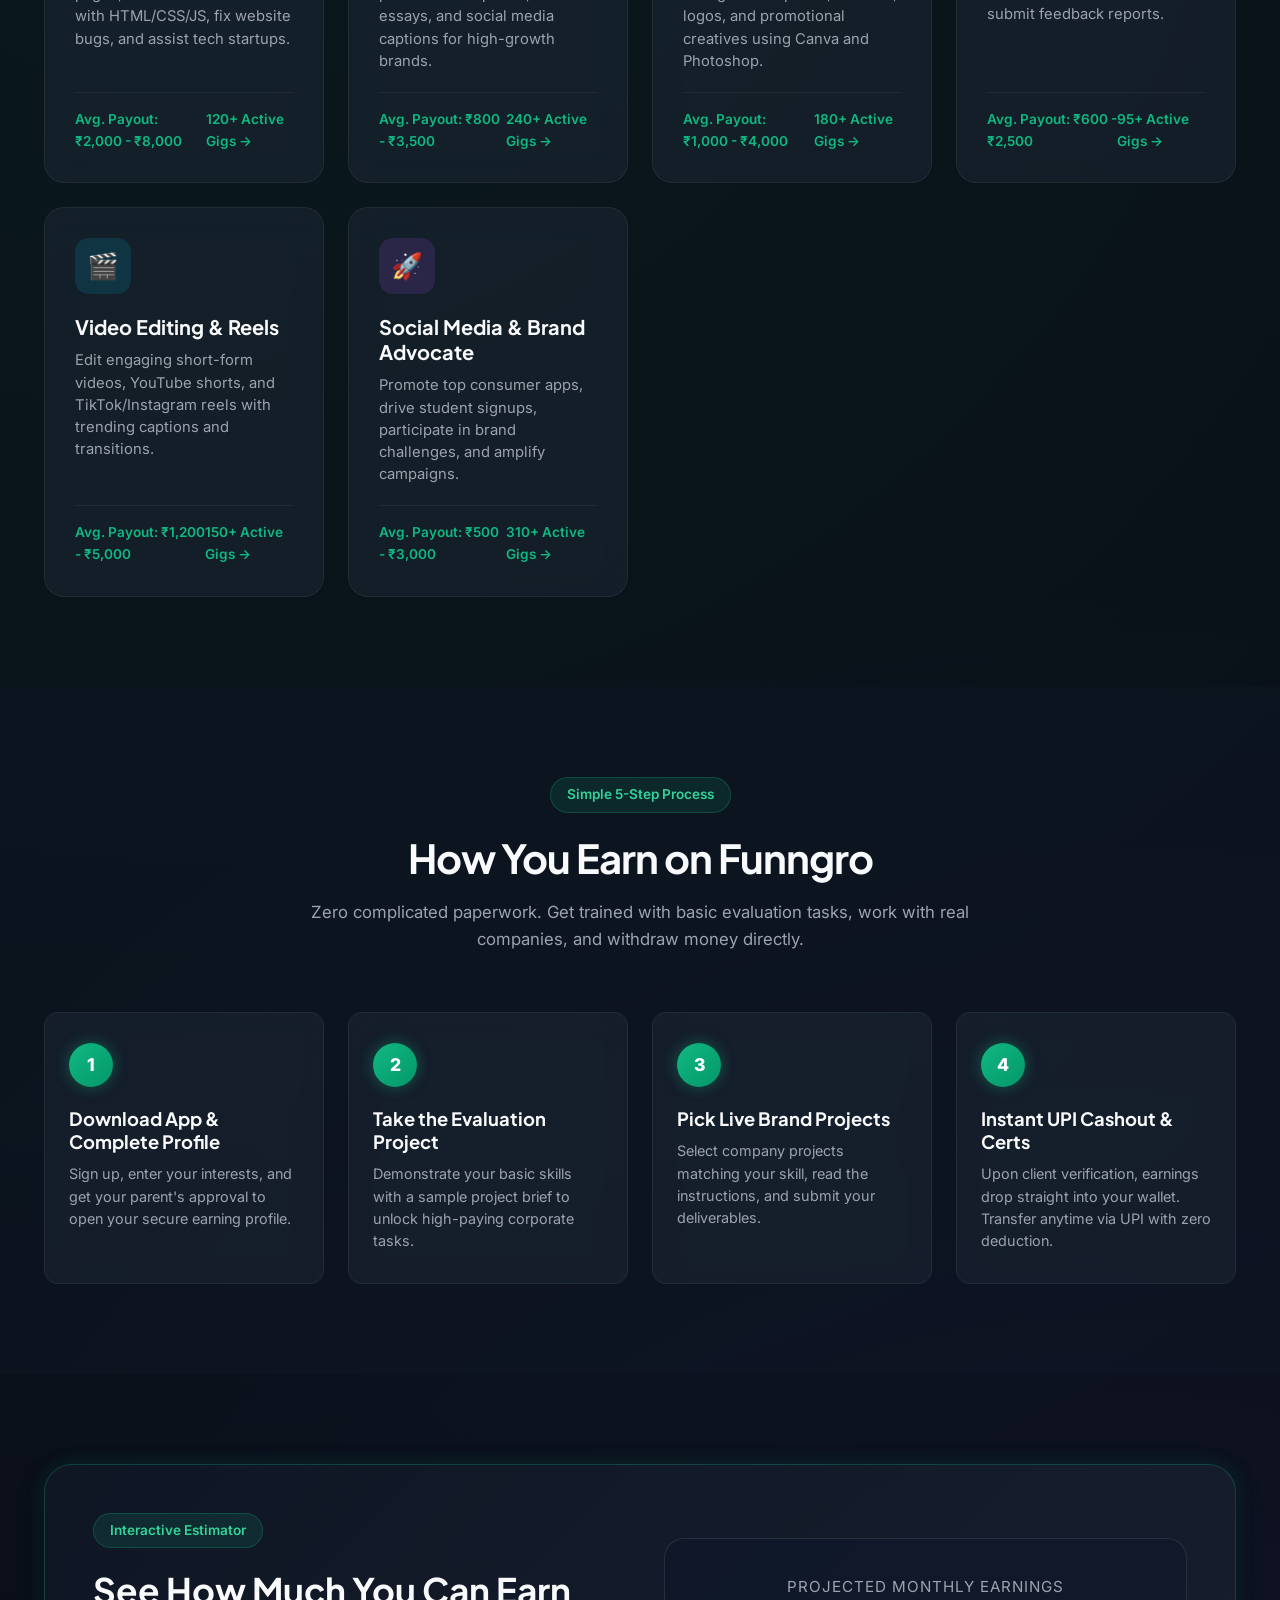
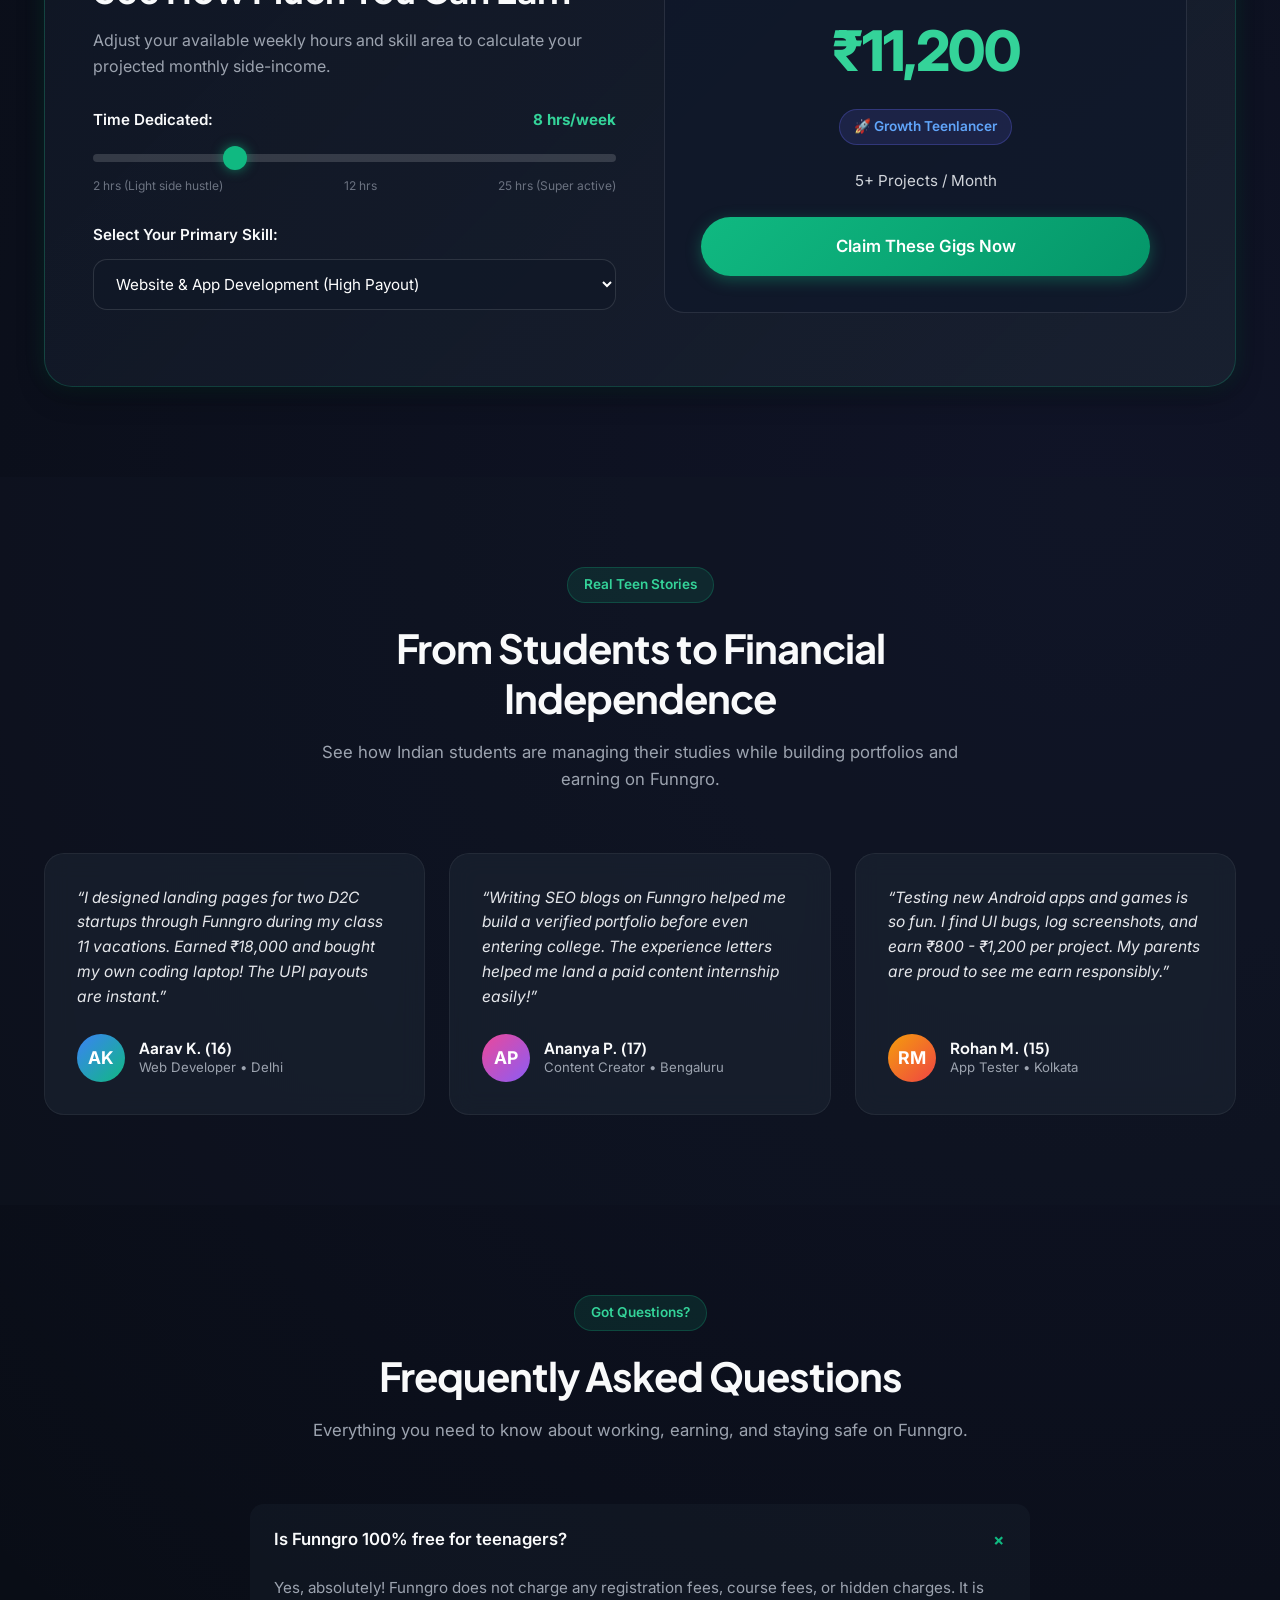
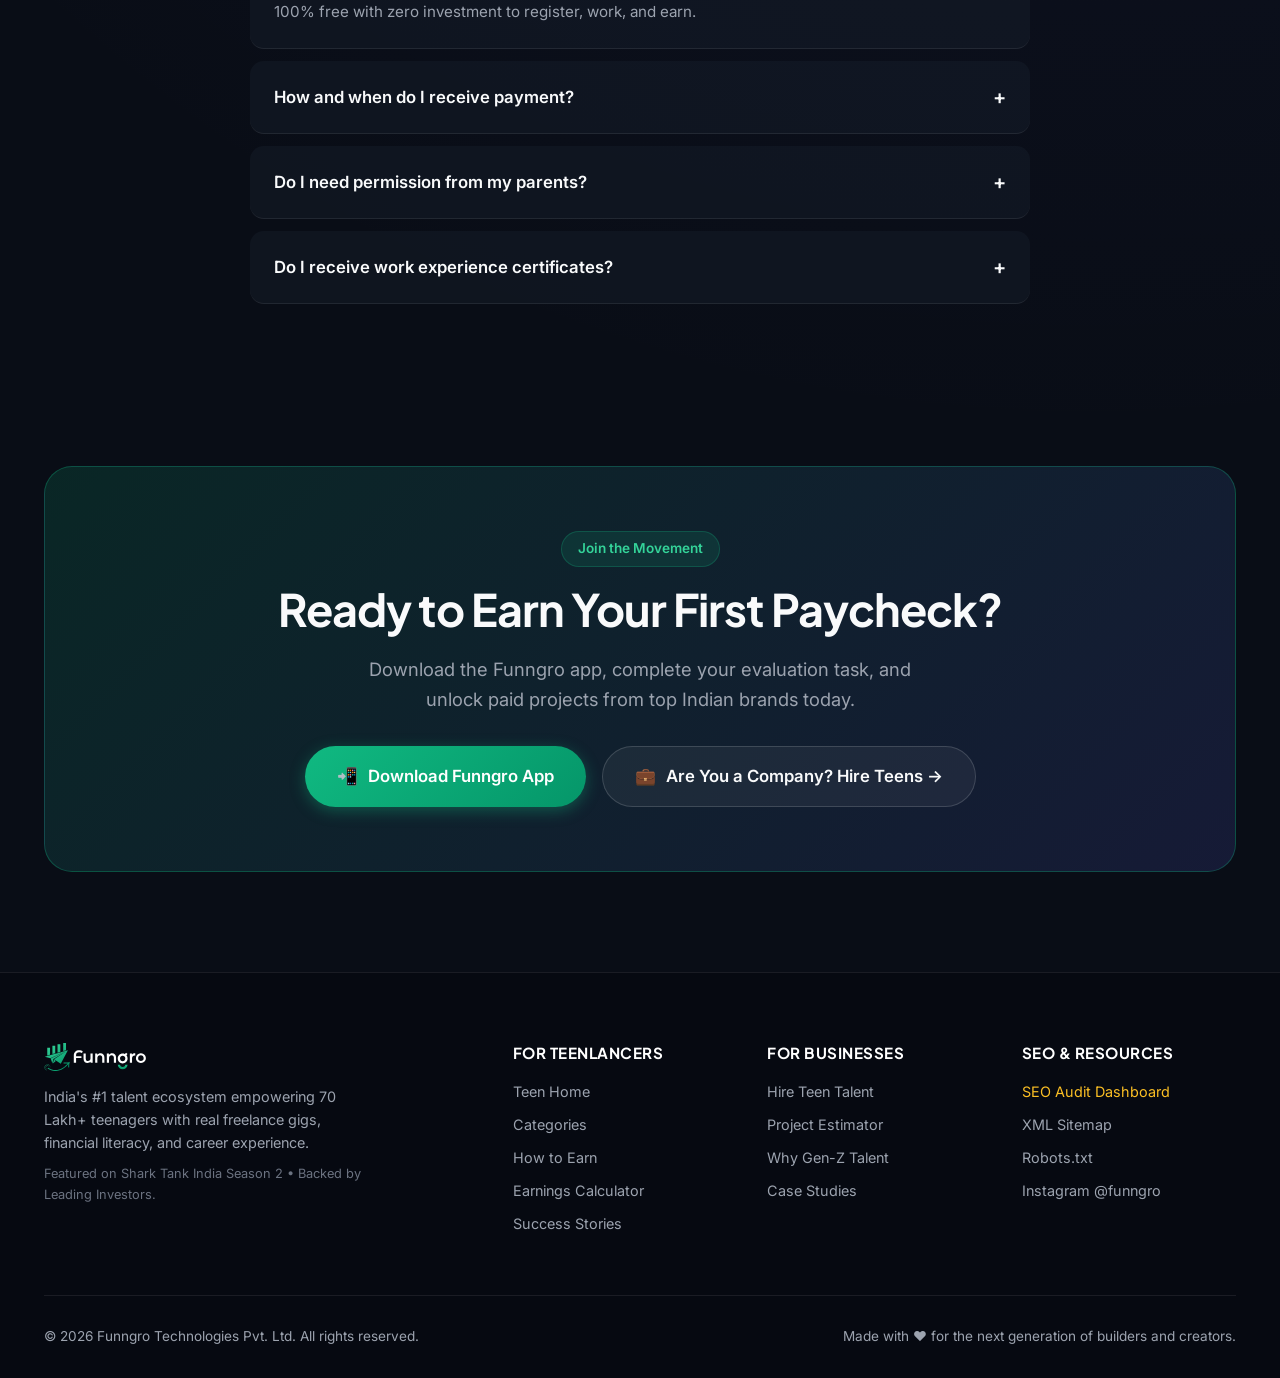
==== commit ad752867: "feat: integrate official Funngro SVG logo, dynamic 3-way slider navbar, sub-navbars, and favicon" ====
--- a/index.html
+++ b/index.html
@@ -6,10 +6,14 @@
   <meta name="viewport" content="width=device-width, initial-scale=1.0">
   <meta http-equiv="X-UA-Compatible" content="ie=edge">
 
+  <!-- Favicon from Funngro -->
+  <link rel="icon" type="image/x-icon" href="https://www.funngro.com/favicon.ico">
+  <link rel="shortcut icon" href="assets/images/favicon.ico">
+
   <!-- Primary Meta Tags -->
-  <title>Funngro for Teens | Earn Money Online with Real Company Projects & Internships</title>
-  <meta name="title" content="Funngro for Teens | Earn Money Online with Real Company Projects & Internships">
-  <meta name="description" content="Join 70 Lakh+ teens earning online with zero investment! Work on real company gigs in Tech, Web Development, Design, Content Writing & QA testing. Fast UPI payouts. Backed by Shark Tank India.">
+  <title>Funngro for Teens | Earn Money Online with Real Company Projects &amp; Internships</title>
+  <meta name="title" content="Funngro for Teens | Earn Money Online with Real Company Projects &amp; Internships">
+  <meta name="description" content="Join 70 Lakh+ teens earning online with zero investment! Work on real company gigs in Tech, Web Development, Design, Content Writing &amp; QA testing. Fast UPI payouts. Backed by Shark Tank India.">
   <meta name="keywords" content="Funngro, teen freelancing, teenlancer, earn money for teens, online jobs for students, student freelancing India, Shark Tank India Funngro, web development for teens, teenager internships, UPI earning app">
   <meta name="author" content="Funngro">
   <meta name="robots" content="index, follow">
@@ -18,7 +22,7 @@
   <!-- Open Graph / Facebook -->
   <meta property="og:type" content="website">
   <meta property="og:url" content="https://funngro.com/teen.html">
-  <meta property="og:title" content="Funngro for Teens - Earn Money & Learn Real Skills Before 20">
+  <meta property="og:title" content="Funngro for Teens - Earn Money &amp; Learn Real Skills Before 20">
   <meta property="og:description" content="Discover freelance projects for teenagers in India. Work with top brands, earn instant UPI payments, and build a real portfolio before college.">
   <meta property="og:image" content="https://funngro.com/assets/images/funngro-teen-og.png">
   <meta property="og:site_name" content="Funngro">
@@ -26,7 +30,7 @@
   <!-- Twitter Cards -->
   <meta name="twitter:card" content="summary_large_image">
   <meta name="twitter:url" content="https://funngro.com/teen.html">
-  <meta name="twitter:title" content="Funngro Teenlancers | Earn, Learn & Grow">
+  <meta name="twitter:title" content="Funngro Teenlancers | Earn, Learn &amp; Grow">
   <meta name="twitter:description" content="Work on real projects from top companies with zero upfront investment. Shark Tank India backed.">
   <meta name="twitter:image" content="https://funngro.com/assets/images/funngro-teen-twitter.png">
 
@@ -48,7 +52,7 @@
         "@id": "https://funngro.com/#organization",
         "name": "Funngro",
         "url": "https://funngro.com",
-        "logo": "https://funngro.com/assets/images/logo.png",
+        "logo": "https://www.funngro.com/favicon.ico",
         "sameAs": [
           "https://www.instagram.com/funngro/",
           "https://www.linkedin.com/company/funngro/"
@@ -99,40 +103,88 @@
 </head>
 <body>
 
-  <!-- Navigation Header -->
+  <!-- Navigation Header with Segmented Slider & Sub-Navbar -->
   <header class="site-header" role="banner">
-    <div class="container navbar">
-      <!-- Logo -->
-      <a href="teen.html" class="logo-wrapper" aria-label="Funngro Home">
-        <div class="logo-icon">F</div>
-        <span>funn<span class="text-gradient-emerald">gro</span></span>
+    <!-- Top Row -->
+    <div class="container nav-top-row">
+      <!-- Official Funngro Logo with Subtitle -->
+      <a aria-label="Funngro home" class="funngro-brand" href="index.html">
+        <svg class="funngro-logo-svg" viewBox="0 0 182 50" xmlns="http://www.w3.org/2000/svg" fill="none" aria-label="Funngro">
+          <path fill-rule="evenodd" clip-rule="evenodd" d="M39.3417 0H34.3313V14.4308L39.3417 13.0416V0ZM29.1843 2.33008V15.8561L28.9561 15.9201L24.1738 17.2544V2.33008H29.1843ZM20.0397 5.05371H15.0293V19.7952L20.0397 18.3969V5.05371ZM10.8217 8.32568V20.9561L10.5935 21.02L5.82033 22.3544V8.32568H10.8217ZM35.9105 16.0672L39.3421 14.5136L42.7094 12.9875L42.7086 12.988L39.3423 14.5958L36.2484 16.0672L11.9445 27.6283L15.011 36.6487L16.6994 28.6519L37.6083 16.0672L39.3423 15.0162L42.7045 12.9906L39.342 15.1533L37.9274 16.0672L17.9677 28.9078L29.9051 36.9137L42.7095 12.9876L42.7095 12.9875L42.7097 12.9873L39.3421 13.9286L34.3316 15.3178L29.1842 16.7435L24.1738 18.1418L20.0395 19.2842L15.029 20.6825L10.8217 21.8432L5.81122 23.2415L1.5035 24.4387L11.3328 27.1805L35.9105 16.0672ZM21.1438 32.015L15.7866 36.8223L17.7122 29.3281L21.1438 32.015ZM44.644 34.1532L46.159 33.5957L45.7483 35.1494C45.7301 35.2042 44.3976 40.249 45.1642 43.4843L43.5306 43.8682C43.0651 41.885 43.2568 39.4265 43.5489 37.553C41.8878 39.5727 38.5566 43.1644 33.9204 45.9885C29.9595 48.4103 25.8617 49.7447 21.7456 49.964C20.8238 50.0188 19.902 50.0097 18.9803 49.9457C14.7547 49.6624 10.5382 48.2001 6.40391 45.5863L7.29831 44.1698C15.8681 49.5893 24.5109 49.7355 32.9986 44.5902C37.4797 41.8758 40.747 38.3115 42.3168 36.4014C38.8943 36.8675 35.1159 36.5751 34.906 36.5568L35.0429 34.8843C35.1068 34.8935 41.3037 35.3778 44.644 34.1532ZM5.45529 48.5196C4.89857 48.4099 4.36923 48.2088 3.88553 47.9255C3.41095 47.6331 2.97288 47.2766 2.61694 46.8471C2.26101 46.4175 1.97808 45.9332 1.78643 45.4214C1.58564 44.9096 1.49438 44.3521 1.48525 43.8037C1.47612 43.2554 1.55826 42.707 1.73167 42.1861C1.90507 41.6652 2.16974 41.1808 2.50742 40.7421C2.8451 40.3126 3.2558 39.9379 3.72125 39.6363C4.17757 39.3347 4.69779 39.1336 5.22713 39.0056C5.76559 38.8777 6.32231 38.8503 6.8699 38.9143C7.14369 38.9417 7.41749 39.0056 7.68216 39.0788C7.94683 39.1519 8.2115 39.2524 8.45792 39.3712C9.45271 39.8556 10.2923 40.6964 10.7669 41.72C10.8856 41.9759 10.986 42.2409 11.0681 42.5151C11.1411 42.7893 11.1959 43.0726 11.2233 43.3559C11.2871 43.9225 11.2506 44.5075 11.1137 45.0741C11.2141 44.7999 11.278 44.5166 11.3236 44.2241C11.3693 43.9317 11.3875 43.6392 11.3784 43.3468C11.3693 42.7527 11.2415 42.1587 11.0225 41.6103C10.8034 41.0528 10.484 40.5319 10.0824 40.0841C9.68087 39.6363 9.19716 39.2524 8.6587 38.9691C7.59089 38.3933 6.30406 38.2197 5.10848 38.4664C3.90378 38.7223 2.8086 39.4169 2.0511 40.3765C1.67691 40.8609 1.38486 41.4184 1.1932 41.9942C1.10194 42.2866 1.02892 42.5882 0.983291 42.8898C0.937659 43.1914 0.919406 43.5021 0.937659 43.8037C0.965038 44.4161 1.08368 45.0284 1.32097 45.595C1.54914 46.1616 1.87769 46.6826 2.28839 47.1395C2.69908 47.5874 3.18279 47.9712 3.71212 48.2545C4.24146 48.5378 4.82556 48.7206 5.41878 48.8029C6.60523 48.9674 7.82819 48.6932 8.80472 48.0443C7.75517 48.5744 6.5596 48.748 5.45529 48.5196ZM4.44224 41.5926C4.24145 41.7662 4.05892 41.9764 3.9129 42.2049C3.75775 42.4334 3.65736 42.6893 3.55696 42.9817C3.47482 43.2468 3.44745 43.521 3.43832 43.7951C3.44745 44.0693 3.47482 44.3435 3.55696 44.6085C3.6391 44.8736 3.75775 45.1294 3.90377 45.3671C4.05892 45.5956 4.25058 45.8149 4.46049 46.0068C4.6704 46.1987 4.91681 46.3541 5.18148 46.4821L5.38227 46.5643L5.43703 46.5826L5.49179 46.6009L5.6013 46.6374C5.69865 46.674 5.79599 46.6943 5.89333 46.7146C5.94202 46.7247 5.9907 46.7349 6.03938 46.7471C5.7382 46.7471 5.43703 46.7105 5.13585 46.6283C4.8438 46.5369 4.56088 46.3998 4.29621 46.2262C4.03154 46.0434 3.80338 45.824 3.6026 45.5773C3.41094 45.3305 3.25579 45.0472 3.13714 44.7456C3.0185 44.444 2.95461 44.1241 2.93636 43.7951C2.91811 43.4753 2.95461 43.1462 3.02763 42.8264C3.11889 42.5065 3.23753 42.2049 3.41094 41.9216C3.58434 41.6474 3.79425 41.3915 4.04067 41.1722C4.29621 40.9528 4.57001 40.7792 4.87118 40.6421C5.17236 40.5142 5.49179 40.4319 5.82034 40.3862C6.14889 40.3496 6.47745 40.3679 6.79688 40.4228C7.11631 40.4867 7.42661 40.5873 7.70953 40.7426C7.99245 40.898 8.25712 41.0899 8.47616 41.3184C8.6952 41.5469 8.87773 41.8028 9.02375 42.0861C9.16065 42.3694 9.25191 42.671 9.30667 42.9726C9.35231 43.2833 9.34318 43.5849 9.29755 43.8865C9.29579 43.8567 9.29438 43.8271 9.29297 43.7979C9.28707 43.6749 9.2814 43.5568 9.25192 43.4387L9.23366 43.329L9.22453 43.2742L9.20628 43.2194L9.15152 43.0092C9.06026 42.735 8.93249 42.4699 8.77734 42.2323C8.61306 41.9947 8.4214 41.7754 8.21149 41.5926C8.00158 41.4098 7.76429 41.2636 7.50875 41.1448L7.31709 41.0716L7.27146 41.0534L7.22583 41.0351L7.12543 41.0077L7.02504 40.9803C7.00679 40.9757 6.99082 40.9734 6.97485 40.9711C6.95887 40.9688 6.9429 40.9665 6.92465 40.962C6.89272 40.9574 6.8585 40.9506 6.82429 40.9437C6.79005 40.9368 6.75582 40.93 6.72387 40.9254C6.45007 40.8889 6.17628 40.8889 5.90248 40.9254C5.63781 40.9711 5.37314 41.0442 5.12673 41.1539C4.88031 41.2636 4.65215 41.4189 4.44224 41.5926Z" fill="url(#fgrad-leaf)"></path>
+          <path d="M58.7411 17.9759C57.7801 18.8076 57.3056 20.0432 57.3056 21.6709V23.5481H66.8563V26.9935H57.3056V35.4051H53.2361V21.6709C53.2361 19.0215 54.0903 16.9304 55.7869 15.4216C57.4835 13.9127 59.8327 13.1523 62.8106 13.1523C64.0682 13.1523 65.2309 13.283 66.3106 13.5563C67.3902 13.8295 68.3394 14.2216 69.158 14.7444L67.8767 18.071C66.5835 17.1681 64.958 16.7285 63.0004 16.7285C61.1259 16.7285 59.7021 17.1443 58.7411 17.9759Z" fill="currentColor"></path>
+          <path d="M86.9067 18.6644V35.4044H83.1931V33.2659C82.5643 34.0144 81.7813 34.5965 80.844 35.0005C79.9067 35.4044 78.8982 35.6064 77.8067 35.6064C75.5762 35.6064 73.8203 34.9886 72.539 33.7411C71.2576 32.4936 70.6169 30.6521 70.6169 28.2047V18.6406H74.5322V27.67C74.5322 29.1789 74.8762 30.2957 75.5525 31.0442C76.2288 31.7808 77.2016 32.161 78.4474 32.161C79.8474 32.161 80.9508 31.7333 81.7813 30.866C82.5999 29.9987 83.0152 28.7512 83.0152 27.1235V18.6644H86.9067Z" fill="currentColor"></path>
+          <path d="M105.972 20.328C107.242 21.5636 107.882 23.3933 107.882 25.8169V35.4048H103.967V26.3159C103.967 24.8546 103.623 23.7497 102.935 23.0131C102.247 22.2765 101.262 21.8963 99.9925 21.8963C98.5569 21.8963 97.4179 22.3359 96.5756 23.1913C95.7451 24.0586 95.3179 25.3061 95.3179 26.9337V35.4048H91.4027V18.6647H95.1281V20.827C95.7688 20.0548 96.5874 19.4726 97.5722 19.0686C98.5569 18.6766 99.6603 18.4746 100.894 18.4746C103.006 18.4746 104.703 19.0924 105.972 20.328Z" fill="currentColor"></path>
+          <path d="M126.783 20.328C128.052 21.5636 128.693 23.3933 128.693 25.8169V35.4048H124.778V26.3159C124.778 24.8546 124.434 23.7497 123.746 23.0131C123.057 22.2765 122.073 21.8963 120.803 21.8963C119.368 21.8963 118.229 22.3359 117.386 23.1913C116.556 24.0586 116.129 25.3061 116.129 26.9337V35.4048H112.214V18.6647H115.939V20.827C116.58 20.0548 117.398 19.4726 118.383 19.0686C119.368 18.6766 120.471 18.4746 121.705 18.4746C123.817 18.4746 125.513 19.0924 126.783 20.328Z" fill="currentColor"></path>
+          <path d="M162.993 18.4746V22.2052C162.66 22.1458 162.352 22.1101 162.091 22.1101C160.572 22.1101 159.374 22.5497 158.52 23.4408C157.665 24.3318 157.238 25.6031 157.238 27.2783V35.4048H153.323V18.6647H157.049V21.1122C158.176 19.3538 160.157 18.4746 162.993 18.4746Z" fill="currentColor"></path>
+          <path d="M168.473 34.5254C167.121 33.7888 166.053 32.7789 165.293 31.4721C164.534 30.1652 164.154 28.6919 164.154 27.0405C164.154 25.3891 164.534 23.9159 165.293 22.6209C166.053 21.3258 167.109 20.316 168.473 19.5794C169.826 18.8428 171.356 18.4863 173.041 18.4863C174.749 18.4863 176.28 18.8546 177.644 19.5794C178.997 20.316 180.065 21.3258 180.824 22.6209C181.583 23.9159 181.963 25.3891 181.963 27.0405C181.963 28.6919 181.583 30.1652 180.824 31.4721C180.065 32.7789 179.009 33.8007 177.644 34.5254C176.292 35.262 174.749 35.6185 173.041 35.6185C171.356 35.6185 169.826 35.2501 168.473 34.5254ZM176.612 30.8305C177.549 29.8681 178.024 28.6088 178.024 27.0405C178.024 25.4722 177.549 24.2129 176.612 23.2505C175.675 22.2882 174.488 21.813 173.041 21.813C171.593 21.813 170.419 22.2882 169.493 23.2505C168.568 24.2129 168.105 25.4722 168.105 27.0405C168.105 28.6088 168.568 29.8681 169.493 30.8305C170.419 31.7928 171.605 32.2681 173.041 32.2681C174.476 32.2681 175.675 31.7928 176.612 30.8305Z" fill="currentColor"></path>
+          <path d="M140.497 46.787C135.87 46.787 132.074 43.2346 131.741 38.6367H135.823C136.143 40.9416 138.148 42.7237 140.509 42.7237C142.894 42.7237 144.875 40.9772 145.196 38.6367H149.265C148.921 43.2227 145.124 46.787 140.497 46.787Z" fill="url(#fgrad-pulse)"></path>
+          <path d="M140.498 36.4388C135.657 36.4388 131.718 32.4944 131.718 27.647C131.718 22.7996 135.657 18.8552 140.498 18.8552C141.803 18.8552 143.084 19.1522 144.282 19.7225L144.448 19.8057L146.572 17.2988L149.182 19.5205L147.154 21.9205L147.284 22.0749C148.565 23.6432 149.277 25.6273 149.277 27.647C149.277 32.4944 145.338 36.4388 140.498 36.4388ZM140.498 22.9185C137.887 22.9185 135.776 25.0451 135.776 27.647C135.776 30.2608 137.899 32.3875 140.498 32.3875C143.108 32.3875 145.22 30.2608 145.22 27.647C145.22 25.0332 143.108 22.9185 140.498 22.9185Z" fill="currentColor"></path>
+          <defs>
+            <linearGradient id="fgrad-leaf" x1="-12.557" y1="17.2013" x2="16.8859" y2="58.5631" gradientUnits="userSpaceOnUse">
+              <stop stop-color="#34d399"></stop>
+              <stop offset="1" stop-color="#059669"></stop>
+            </linearGradient>
+            <linearGradient id="fgrad-pulse" x1="140.731" y1="30.0836" x2="140.284" y2="46.6257" gradientUnits="userSpaceOnUse">
+              <stop offset="0.1286" stop-color="#34d399"></stop>
+              <stop offset="1" stop-color="#059669"></stop>
+            </linearGradient>
+          </defs>
+        </svg>
+        <span class="brand-subtext brand-subtext-teen">TEENLANCERS</span>
       </a>
 
-      <!-- Audience Switcher Pill -->
-      <nav class="audience-toggle" aria-label="Audience Switcher">
-        <a href="teen.html" class="audience-pill active">
+      <!-- 3-Way Segmented Slider Control -->
+      <nav class="slider-nav-container" aria-label="Portal Navigation">
+        <div class="slider-indicator indicator-teen"></div>
+        <a href="teen.html" class="slider-tab-btn active" data-target="teen" aria-current="page">
           <span>🎒</span> For Teens
         </a>
-        <a href="company.html" class="audience-pill">
+        <a href="company.html" class="slider-tab-btn" data-target="company">
           <span>💼</span> For Companies
         </a>
+        <a href="seo-audit.html" class="slider-tab-btn" data-target="audit">
+          <span>📊</span> SEO Audit
+        </a>
       </nav>
 
-      <!-- Main Navigation Links -->
-      <ul class="nav-links" role="menubar">
-        <li role="none"><a href="#categories" class="nav-link" role="menuitem">Categories</a></li>
-        <li role="none"><a href="#how-it-works" class="nav-link" role="menuitem">How It Works</a></li>
-        <li role="none"><a href="#calculator" class="nav-link" role="menuitem">Earnings Calc</a></li>
-        <li role="none"><a href="#testimonials" class="nav-link" role="menuitem">Stories</a></li>
-        <li role="none"><a href="seo-audit.html" class="nav-link" role="menuitem" style="color: #fbbf24;">📊 SEO Audit</a></li>
-        <li role="none"><a href="#faqs" class="nav-link" role="menuitem">FAQs</a></li>
-      </ul>
-
-      <!-- Action Buttons -->
-      <div class="nav-actions">
+      <!-- Action Buttons for Teens -->
+      <div class="nav-actions-group">
         <button class="btn btn-outline btn-sm" data-modal-target="app-modal">Login</button>
         <button class="btn btn-primary btn-sm" data-modal-target="app-modal">Get App</button>
         <button class="mobile-menu-btn" aria-label="Toggle Mobile Menu">☰</button>
+      </div>
+    </div>
+
+    <!-- Sub-Navbar Row for Teens -->
+    <div class="sub-navbar">
+      <div class="container">
+        <ul class="sub-nav-links" role="menubar">
+          <li role="none"><a href="#categories" class="sub-nav-link" role="menuitem"><span>📂</span> Categories</a></li>
+          <li role="none"><a href="#how-it-works" class="sub-nav-link" role="menuitem"><span>⚡</span> How It Works</a></li>
+          <li role="none"><a href="#calculator" class="sub-nav-link" role="menuitem"><span>🧮</span> Earnings Calc</a></li>
+          <li role="none"><a href="#testimonials" class="sub-nav-link" role="menuitem"><span>⭐</span> Stories</a></li>
+          <li role="none"><a href="#faqs" class="sub-nav-link" role="menuitem"><span>❓</span> FAQs</a></li>
+        </ul>
+      </div>
+    </div>
+
+    <!-- Mobile Drawer Navigation -->
+    <div class="mobile-drawer" role="dialog" aria-label="Mobile Navigation">
+      <div style="display: flex; gap: 8px; justify-content: center; flex-wrap: wrap;">
+        <a href="teen.html" class="btn btn-primary btn-sm" style="flex: 1;">🎒 For Teens</a>
+        <a href="company.html" class="btn btn-outline btn-sm" style="flex: 1;">💼 For Companies</a>
+        <a href="seo-audit.html" class="btn btn-outline btn-sm" style="flex: 1;">📊 SEO Audit</a>
+      </div>
+      <div style="display: flex; flex-direction: column; gap: 8px;">
+        <a href="#categories" class="sub-nav-link">📂 Browse Work Categories</a>
+        <a href="#how-it-works" class="sub-nav-link">⚡ 5-Step Earning Journey</a>
+        <a href="#calculator" class="sub-nav-link">🧮 Monthly Earnings Calculator</a>
+        <a href="#testimonials" class="sub-nav-link">⭐ Teen Success Stories</a>
+        <a href="#faqs" class="sub-nav-link">❓ Frequently Asked Questions</a>
+      </div>
+      <div style="display: flex; gap: 10px; border-top: 1px solid rgba(255,255,255,0.1); padding-top: 14px;">
+        <button class="btn btn-outline btn-sm" style="flex: 1;" data-modal-target="app-modal">Login</button>
+        <button class="btn btn-primary btn-sm" style="flex: 1;" data-modal-target="app-modal">Get App</button>
       </div>
     </div>
   </header>
@@ -588,10 +640,19 @@
     <div class="container">
       <div class="footer-grid">
         <div class="footer-brand">
-          <div class="logo-wrapper">
-            <div class="logo-icon">F</div>
-            <span>funn<span class="text-gradient-emerald">gro</span></span>
-          </div>
+          <a aria-label="Funngro home" class="funngro-brand" href="index.html" style="margin-bottom: 12px;">
+            <svg class="funngro-logo-svg" viewBox="0 0 182 50" xmlns="http://www.w3.org/2000/svg" fill="none" style="height: 28px;">
+              <path fill-rule="evenodd" clip-rule="evenodd" d="M39.3417 0H34.3313V14.4308L39.3417 13.0416V0ZM29.1843 2.33008V15.8561L28.9561 15.9201L24.1738 17.2544V2.33008H29.1843ZM20.0397 5.05371H15.0293V19.7952L20.0397 18.3969V5.05371ZM10.8217 8.32568V20.9561L10.5935 21.02L5.82033 22.3544V8.32568H10.8217ZM35.9105 16.0672L39.3421 14.5136L42.7094 12.9875L42.7086 12.988L39.3423 14.5958L36.2484 16.0672L11.9445 27.6283L15.011 36.6487L16.6994 28.6519L37.6083 16.0672L39.3423 15.0162L42.7045 12.9906L39.342 15.1533L37.9274 16.0672L17.9677 28.9078L29.9051 36.9137L42.7095 12.9876L42.7095 12.9875L42.7097 12.9873L39.3421 13.9286L34.3316 15.3178L29.1842 16.7435L24.1738 18.1418L20.0395 19.2842L15.029 20.6825L10.8217 21.8432L5.81122 23.2415L1.5035 24.4387L11.3328 27.1805L35.9105 16.0672ZM21.1438 32.015L15.7866 36.8223L17.7122 29.3281L21.1438 32.015ZM44.644 34.1532L46.159 33.5957L45.7483 35.1494C45.7301 35.2042 44.3976 40.249 45.1642 43.4843L43.5306 43.8682C43.0651 41.885 43.2568 39.4265 43.5489 37.553C41.8878 39.5727 38.5566 43.1644 33.9204 45.9885C29.9595 48.4103 25.8617 49.7447 21.7456 49.964C20.8238 50.0188 19.902 50.0097 18.9803 49.9457C14.7547 49.6624 10.5382 48.2001 6.40391 45.5863L7.29831 44.1698C15.8681 49.5893 24.5109 49.7355 32.9986 44.5902C37.4797 41.8758 40.747 38.3115 42.3168 36.4014C38.8943 36.8675 35.1159 36.5751 34.906 36.5568L35.0429 34.8843C35.1068 34.8935 41.3037 35.3778 44.644 34.1532ZM5.45529 48.5196C4.89857 48.4099 4.36923 48.2088 3.88553 47.9255C3.41095 47.6331 2.97288 47.2766 2.61694 46.8471C2.26101 46.4175 1.97808 45.9332 1.78643 45.4214C1.58564 44.9096 1.49438 44.3521 1.48525 43.8037C1.47612 43.2554 1.55826 42.707 1.73167 42.1861C1.90507 41.6652 2.16974 41.1808 2.50742 40.7421C2.8451 40.3126 3.2558 39.9379 3.72125 39.6363C4.17757 39.3347 4.69779 39.1336 5.22713 39.0056C5.76559 38.8777 6.32231 38.8503 6.8699 38.9143C7.14369 38.9417 7.41749 39.0056 7.68216 39.0788C7.94683 39.1519 8.2115 39.2524 8.45792 39.3712C9.45271 39.8556 10.2923 40.6964 10.7669 41.72C10.8856 41.9759 10.986 42.2409 11.0681 42.5151C11.1411 42.7893 11.1959 43.0726 11.2233 43.3559C11.2871 43.9225 11.2506 44.5075 11.1137 45.0741C11.2141 44.7999 11.278 44.5166 11.3236 44.2241C11.3693 43.9317 11.3875 43.6392 11.3784 43.3468C11.3693 42.7527 11.2415 42.1587 11.0225 41.6103C10.8034 41.0528 10.484 40.5319 10.0824 40.0841C9.68087 39.6363 9.19716 39.2524 8.6587 38.9691C7.59089 38.3933 6.30406 38.2197 5.10848 38.4664C3.90378 38.7223 2.8086 39.4169 2.0511 40.3765C1.67691 40.8609 1.38486 41.4184 1.1932 41.9942C1.10194 42.2866 1.02892 42.5882 0.983291 42.8898C0.937659 43.1914 0.919406 43.5021 0.937659 43.8037C0.965038 44.4161 1.08368 45.0284 1.32097 45.595C1.54914 46.1616 1.87769 46.6826 2.28839 47.1395C2.69908 47.5874 3.18279 47.9712 3.71212 48.2545C4.24146 48.5378 4.82556 48.7206 5.41878 48.8029C6.60523 48.9674 7.82819 48.6932 8.80472 48.0443C7.75517 48.5744 6.5596 48.748 5.45529 48.5196ZM4.44224 41.5926C4.24145 41.7662 4.05892 41.9764 3.9129 42.2049C3.75775 42.4334 3.65736 42.6893 3.55696 42.9817C3.47482 43.2468 3.44745 43.521 3.43832 43.7951C3.44745 44.0693 3.47482 44.3435 3.55696 44.6085C3.6391 44.8736 3.75775 45.1294 3.90377 45.3671C4.05892 45.5956 4.25058 45.8149 4.46049 46.0068C4.6704 46.1987 4.91681 46.3541 5.18148 46.4821L5.38227 46.5643L5.43703 46.5826L5.49179 46.6009L5.6013 46.6374C5.69865 46.674 5.79599 46.6943 5.89333 46.7146C5.94202 46.7247 5.9907 46.7349 6.03938 46.7471C5.7382 46.7471 5.43703 46.7105 5.13585 46.6283C4.8438 46.5369 4.56088 46.3998 4.29621 46.2262C4.03154 46.0434 3.80338 45.824 3.6026 45.5773C3.41094 45.3305 3.25579 45.0472 3.13714 44.7456C3.0185 44.444 2.95461 44.1241 2.93636 43.7951C2.91811 43.4753 2.95461 43.1462 3.02763 42.8264C3.11889 42.5065 3.23753 42.2049 3.41094 41.9216C3.58434 41.6474 3.79425 41.3915 4.04067 41.1722C4.29621 40.9528 4.57001 40.7792 4.87118 40.6421C5.17236 40.5142 5.49179 40.4319 5.82034 40.3862C6.14889 40.3496 6.47745 40.3679 6.79688 40.4228C7.11631 40.4867 7.42661 40.5873 7.70953 40.7426C7.99245 40.898 8.25712 41.0899 8.47616 41.3184C8.6952 41.5469 8.87773 41.8028 9.02375 42.0861C9.16065 42.3694 9.25191 42.671 9.30667 42.9726C9.35231 43.2833 9.34318 43.5849 9.29755 43.8865C9.29579 43.8567 9.29438 43.8271 9.29297 43.7979C9.28707 43.6749 9.2814 43.5568 9.25192 43.4387L9.23366 43.329L9.22453 43.2742L9.20628 43.2194L9.15152 43.0092C9.06026 42.735 8.93249 42.4699 8.77734 42.2323C8.61306 41.9947 8.4214 41.7754 8.21149 41.5926C8.00158 41.4098 7.76429 41.2636 7.50875 41.1448L7.31709 41.0716L7.27146 41.0534L7.22583 41.0351L7.12543 41.0077L7.02504 40.9803C7.00679 40.9757 6.99082 40.9734 6.97485 40.9711C6.95887 40.9688 6.9429 40.9665 6.92465 40.962C6.89272 40.9574 6.8585 40.9506 6.82429 40.9437C6.79005 40.9368 6.75582 40.93 6.72387 40.9254C6.45007 40.8889 6.17628 40.8889 5.90248 40.9254C5.63781 40.9711 5.37314 41.0442 5.12673 41.1539C4.88031 41.2636 4.65215 41.4189 4.44224 41.5926Z" fill="url(#fgrad-leaf)"></path>
+              <path d="M58.7411 17.9759C57.7801 18.8076 57.3056 20.0432 57.3056 21.6709V23.5481H66.8563V26.9935H57.3056V35.4051H53.2361V21.6709C53.2361 19.0215 54.0903 16.9304 55.7869 15.4216C57.4835 13.9127 59.8327 13.1523 62.8106 13.1523C64.0682 13.1523 65.2309 13.283 66.3106 13.5563C67.3902 13.8295 68.3394 14.2216 69.158 14.7444L67.8767 18.071C66.5835 17.1681 64.958 16.7285 63.0004 16.7285C61.1259 16.7285 59.7021 17.1443 58.7411 17.9759Z" fill="currentColor"></path>
+              <path d="M86.9067 18.6644V35.4044H83.1931V33.2659C82.5643 34.0144 81.7813 34.5965 80.844 35.0005C79.9067 35.4044 78.8982 35.6064 77.8067 35.6064C75.5762 35.6064 73.8203 34.9886 72.539 33.7411C71.2576 32.4936 70.6169 30.6521 70.6169 28.2047V18.6406H74.5322V27.67C74.5322 29.1789 74.8762 30.2957 75.5525 31.0442C76.2288 31.7808 77.2016 32.161 78.4474 32.161C79.8474 32.161 80.9508 31.7333 81.7813 30.866C82.5999 29.9987 83.0152 28.7512 83.0152 27.1235V18.6644H86.9067Z" fill="currentColor"></path>
+              <path d="M105.972 20.328C107.242 21.5636 107.882 23.3933 107.882 25.8169V35.4048H103.967V26.3159C103.967 24.8546 103.623 23.7497 102.935 23.0131C102.247 22.2765 101.262 21.8963 99.9925 21.8963C98.5569 21.8963 97.4179 22.3359 96.5756 23.1913C95.7451 24.0586 95.3179 25.3061 95.3179 26.9337V35.4048H91.4027V18.6647H95.1281V20.827C95.7688 20.0548 96.5874 19.4726 97.5722 19.0686C98.5569 18.6766 99.6603 18.4746 100.894 18.4746C103.006 18.4746 104.703 19.0924 105.972 20.328Z" fill="currentColor"></path>
+              <path d="M126.783 20.328C128.052 21.5636 128.693 23.3933 128.693 25.8169V35.4048H124.778V26.3159C124.778 24.8546 124.434 23.7497 123.746 23.0131C123.057 22.2765 122.073 21.8963 120.803 21.8963C119.368 21.8963 118.229 22.3359 117.386 23.1913C116.556 24.0586 116.129 25.3061 116.129 26.9337V35.4048H112.214V18.6647H115.939V20.827C116.58 20.0548 117.398 19.4726 118.383 19.0686C119.368 18.6766 120.471 18.4746 121.705 18.4746C123.817 18.4746 125.513 19.0924 126.783 20.328Z" fill="currentColor"></path>
+              <path d="M162.993 18.4746V22.2052C162.66 22.1458 162.352 22.1101 162.091 22.1101C160.572 22.1101 159.374 22.5497 158.52 23.4408C157.665 24.3318 157.238 25.6031 157.238 27.2783V35.4048H153.323V18.6647H157.049V21.1122C158.176 19.3538 160.157 18.4746 162.993 18.4746Z" fill="currentColor"></path>
+              <path d="M168.473 34.5254C167.121 33.7888 166.053 32.7789 165.293 31.4721C164.534 30.1652 164.154 28.6919 164.154 27.0405C164.154 25.3891 164.534 23.9159 165.293 22.6209C166.053 21.3258 167.109 20.316 168.473 19.5794C169.826 18.8428 171.356 18.4863 173.041 18.4863C174.749 18.4863 176.28 18.8546 177.644 19.5794C178.997 20.316 180.065 21.3258 180.824 22.6209C181.583 23.9159 181.963 25.3891 181.963 27.0405C181.963 28.6919 181.583 30.1652 180.824 31.4721C180.065 32.7789 179.009 33.8007 177.644 34.5254C176.292 35.262 174.749 35.6185 173.041 35.6185C171.356 35.6185 169.826 35.2501 168.473 34.5254ZM176.612 30.8305C177.549 29.8681 178.024 28.6088 178.024 27.0405C178.024 25.4722 177.549 24.2129 176.612 23.2505C175.675 22.2882 174.488 21.813 173.041 21.813C171.593 21.813 170.419 22.2882 169.493 23.2505C168.568 24.2129 168.105 25.4722 168.105 27.0405C168.105 28.6088 168.568 29.8681 169.493 30.8305C170.419 31.7928 171.605 32.2681 173.041 32.2681C174.476 32.2681 175.675 31.7928 176.612 30.8305Z" fill="currentColor"></path>
+              <path d="M140.497 46.787C135.87 46.787 132.074 43.2346 131.741 38.6367H135.823C136.143 40.9416 138.148 42.7237 140.509 42.7237C142.894 42.7237 144.875 40.9772 145.196 38.6367H149.265C148.921 43.2227 145.124 46.787 140.497 46.787Z" fill="url(#fgrad-pulse)"></path>
+              <path d="M140.498 36.4388C135.657 36.4388 131.718 32.4944 131.718 27.647C131.718 22.7996 135.657 18.8552 140.498 18.8552C141.803 18.8552 143.084 19.1522 144.282 19.7225L144.448 19.8057L146.572 17.2988L149.182 19.5205L147.154 21.9205L147.284 22.0749C148.565 23.6432 149.277 25.6273 149.277 27.647C149.277 32.4944 145.338 36.4388 140.498 36.4388ZM140.498 22.9185C137.887 22.9185 135.776 25.0451 135.776 27.647C135.776 30.2608 137.899 32.3875 140.498 32.3875C143.108 32.3875 145.22 30.2608 145.22 27.647C145.22 25.0332 143.108 22.9185 140.498 22.9185Z" fill="currentColor"></path>
+            </svg>
+          </a>
           <p>
             India's #1 talent ecosystem empowering 70 Lakh+ teenagers with real freelance gigs, financial literacy, and career experience.
           </p>
@@ -648,7 +709,17 @@
     <div class="modal-content">
       <button class="modal-close" aria-label="Close Modal">&times;</button>
       <div style="text-align: center; margin-bottom: 24px;">
-        <div class="logo-icon" style="margin: 0 auto 16px; width: 48px; height: 48px; font-size: 1.5rem;">F</div>
+        <svg class="funngro-logo-svg" viewBox="0 0 182 50" xmlns="http://www.w3.org/2000/svg" fill="none" style="height: 32px; margin: 0 auto 16px;">
+          <path fill-rule="evenodd" clip-rule="evenodd" d="M39.3417 0H34.3313V14.4308L39.3417 13.0416V0ZM29.1843 2.33008V15.8561L28.9561 15.9201L24.1738 17.2544V2.33008H29.1843ZM20.0397 5.05371H15.0293V19.7952L20.0397 18.3969V5.05371ZM10.8217 8.32568V20.9561L10.5935 21.02L5.82033 22.3544V8.32568H10.8217ZM35.9105 16.0672L39.3421 14.5136L42.7094 12.9875L42.7086 12.988L39.3423 14.5958L36.2484 16.0672L11.9445 27.6283L15.011 36.6487L16.6994 28.6519L37.6083 16.0672L39.3423 15.0162L42.7045 12.9906L39.342 15.1533L37.9274 16.0672L17.9677 28.9078L29.9051 36.9137L42.7095 12.9876L42.7095 12.9875L42.7097 12.9873L39.3421 13.9286L34.3316 15.3178L29.1842 16.7435L24.1738 18.1418L20.0395 19.2842L15.029 20.6825L10.8217 21.8432L5.81122 23.2415L1.5035 24.4387L11.3328 27.1805L35.9105 16.0672ZM21.1438 32.015L15.7866 36.8223L17.7122 29.3281L21.1438 32.015ZM44.644 34.1532L46.159 33.5957L45.7483 35.1494C45.7301 35.2042 44.3976 40.249 45.1642 43.4843L43.5306 43.8682C43.0651 41.885 43.2568 39.4265 43.5489 37.553C41.8878 39.5727 38.5566 43.1644 33.9204 45.9885C29.9595 48.4103 25.8617 49.7447 21.7456 49.964C20.8238 50.0188 19.902 50.0097 18.9803 49.9457C14.7547 49.6624 10.5382 48.2001 6.40391 45.5863L7.29831 44.1698C15.8681 49.5893 24.5109 49.7355 32.9986 44.5902C37.4797 41.8758 40.747 38.3115 42.3168 36.4014C38.8943 36.8675 35.1159 36.5751 34.906 36.5568L35.0429 34.8843C35.1068 34.8935 41.3037 35.3778 44.644 34.1532ZM5.45529 48.5196C4.89857 48.4099 4.36923 48.2088 3.88553 47.9255C3.41095 47.6331 2.97288 47.2766 2.61694 46.8471C2.26101 46.4175 1.97808 45.9332 1.78643 45.4214C1.58564 44.9096 1.49438 44.3521 1.48525 43.8037C1.47612 43.2554 1.55826 42.707 1.73167 42.1861C1.90507 41.6652 2.16974 41.1808 2.50742 40.7421C2.8451 40.3126 3.2558 39.9379 3.72125 39.6363C4.17757 39.3347 4.69779 39.1336 5.22713 39.0056C5.76559 38.8777 6.32231 38.8503 6.8699 38.9143C7.14369 38.9417 7.41749 39.0056 7.68216 39.0788C7.94683 39.1519 8.2115 39.2524 8.45792 39.3712C9.45271 39.8556 10.2923 40.6964 10.7669 41.72C10.8856 41.9759 10.986 42.2409 11.0681 42.5151C11.1411 42.7893 11.1959 43.0726 11.2233 43.3559C11.2871 43.9225 11.2506 44.5075 11.1137 45.0741C11.2141 44.7999 11.278 44.5166 11.3236 44.2241C11.3693 43.9317 11.3875 43.6392 11.3784 43.3468C11.3693 42.7527 11.2415 42.1587 11.0225 41.6103C10.8034 41.0528 10.484 40.5319 10.0824 40.0841C9.68087 39.6363 9.19716 39.2524 8.6587 38.9691C7.59089 38.3933 6.30406 38.2197 5.10848 38.4664C3.90378 38.7223 2.8086 39.4169 2.0511 40.3765C1.67691 40.8609 1.38486 41.4184 1.1932 41.9942C1.10194 42.2866 1.02892 42.5882 0.983291 42.8898C0.937659 43.1914 0.919406 43.5021 0.937659 43.8037C0.965038 44.4161 1.08368 45.0284 1.32097 45.595C1.54914 46.1616 1.87769 46.6826 2.28839 47.1395C2.69908 47.5874 3.18279 47.9712 3.71212 48.2545C4.24146 48.5378 4.82556 48.7206 5.41878 48.8029C6.60523 48.9674 7.82819 48.6932 8.80472 48.0443C7.75517 48.5744 6.5596 48.748 5.45529 48.5196ZM4.44224 41.5926C4.24145 41.7662 4.05892 41.9764 3.9129 42.2049C3.75775 42.4334 3.65736 42.6893 3.55696 42.9817C3.47482 43.2468 3.44745 43.521 3.43832 43.7951C3.44745 44.0693 3.47482 44.3435 3.55696 44.6085C3.6391 44.8736 3.75775 45.1294 3.90377 45.3671C4.05892 45.5956 4.25058 45.8149 4.46049 46.0068C4.6704 46.1987 4.91681 46.3541 5.18148 46.4821L5.38227 46.5643L5.43703 46.5826L5.49179 46.6009L5.6013 46.6374C5.69865 46.674 5.79599 46.6943 5.89333 46.7146C5.94202 46.7247 5.9907 46.7349 6.03938 46.7471C5.7382 46.7471 5.43703 46.7105 5.13585 46.6283C4.8438 46.5369 4.56088 46.3998 4.29621 46.2262C4.03154 46.0434 3.80338 45.824 3.6026 45.5773C3.41094 45.3305 3.25579 45.0472 3.13714 44.7456C3.0185 44.444 2.95461 44.1241 2.93636 43.7951C2.91811 43.4753 2.95461 43.1462 3.02763 42.8264C3.11889 42.5065 3.23753 42.2049 3.41094 41.9216C3.58434 41.6474 3.79425 41.3915 4.04067 41.1722C4.29621 40.9528 4.57001 40.7792 4.87118 40.6421C5.17236 40.5142 5.49179 40.4319 5.82034 40.3862C6.14889 40.3496 6.47745 40.3679 6.79688 40.4228C7.11631 40.4867 7.42661 40.5873 7.70953 40.7426C7.99245 40.898 8.25712 41.0899 8.47616 41.3184C8.6952 41.5469 8.87773 41.8028 9.02375 42.0861C9.16065 42.3694 9.25191 42.671 9.30667 42.9726C9.35231 43.2833 9.34318 43.5849 9.29755 43.8865C9.29579 43.8567 9.29438 43.8271 9.29297 43.7979C9.28707 43.6749 9.2814 43.5568 9.25192 43.4387L9.23366 43.329L9.22453 43.2742L9.20628 43.2194L9.15152 43.0092C9.06026 42.735 8.93249 42.4699 8.77734 42.2323C8.61306 41.9947 8.4214 41.7754 8.21149 41.5926C8.00158 41.4098 7.76429 41.2636 7.50875 41.1448L7.31709 41.0716L7.27146 41.0534L7.22583 41.0351L7.12543 41.0077L7.02504 40.9803C7.00679 40.9757 6.99082 40.9734 6.97485 40.9711C6.95887 40.9688 6.9429 40.9665 6.92465 40.962C6.89272 40.9574 6.8585 40.9506 6.82429 40.9437C6.79005 40.9368 6.75582 40.93 6.72387 40.9254C6.45007 40.8889 6.17628 40.8889 5.90248 40.9254C5.63781 40.9711 5.37314 41.0442 5.12673 41.1539C4.88031 41.2636 4.65215 41.4189 4.44224 41.5926Z" fill="url(#fgrad-leaf)"></path>
+          <path d="M58.7411 17.9759C57.7801 18.8076 57.3056 20.0432 57.3056 21.6709V23.5481H66.8563V26.9935H57.3056V35.4051H53.2361V21.6709C53.2361 19.0215 54.0903 16.9304 55.7869 15.4216C57.4835 13.9127 59.8327 13.1523 62.8106 13.1523C64.0682 13.1523 65.2309 13.283 66.3106 13.5563C67.3902 13.8295 68.3394 14.2216 69.158 14.7444L67.8767 18.071C66.5835 17.1681 64.958 16.7285 63.0004 16.7285C61.1259 16.7285 59.7021 17.1443 58.7411 17.9759Z" fill="currentColor"></path>
+          <path d="M86.9067 18.6644V35.4044H83.1931V33.2659C82.5643 34.0144 81.7813 34.5965 80.844 35.0005C79.9067 35.4044 78.8982 35.6064 77.8067 35.6064C75.5762 35.6064 73.8203 34.9886 72.539 33.7411C71.2576 32.4936 70.6169 30.6521 70.6169 28.2047V18.6406H74.5322V27.67C74.5322 29.1789 74.8762 30.2957 75.5525 31.0442C76.2288 31.7808 77.2016 32.161 78.4474 32.161C79.8474 32.161 80.9508 31.7333 81.7813 30.866C82.5999 29.9987 83.0152 28.7512 83.0152 27.1235V18.6644H86.9067Z" fill="currentColor"></path>
+          <path d="M105.972 20.328C107.242 21.5636 107.882 23.3933 107.882 25.8169V35.4048H103.967V26.3159C103.967 24.8546 103.623 23.7497 102.935 23.0131C102.247 22.2765 101.262 21.8963 99.9925 21.8963C98.5569 21.8963 97.4179 22.3359 96.5756 23.1913C95.7451 24.0586 95.3179 25.3061 95.3179 26.9337V35.4048H91.4027V18.6647H95.1281V20.827C95.7688 20.0548 96.5874 19.4726 97.5722 19.0686C98.5569 18.6766 99.6603 18.4746 100.894 18.4746C103.006 18.4746 104.703 19.0924 105.972 20.328Z" fill="currentColor"></path>
+          <path d="M126.783 20.328C128.052 21.5636 128.693 23.3933 128.693 25.8169V35.4048H124.778V26.3159C124.778 24.8546 124.434 23.7497 123.746 23.0131C123.057 22.2765 122.073 21.8963 120.803 21.8963C119.368 21.8963 118.229 22.3359 117.386 23.1913C116.556 24.0586 116.129 25.3061 116.129 26.9337V35.4048H112.214V18.6647H115.939V20.827C116.58 20.0548 117.398 19.4726 118.383 19.0686C119.368 18.6766 120.471 18.4746 121.705 18.4746C123.817 18.4746 125.513 19.0924 126.783 20.328Z" fill="currentColor"></path>
+          <path d="M162.993 18.4746V22.2052C162.66 22.1458 162.352 22.1101 162.091 22.1101C160.572 22.1101 159.374 22.5497 158.52 23.4408C157.665 24.3318 157.238 25.6031 157.238 27.2783V35.4048H153.323V18.6647H157.049V21.1122C158.176 19.3538 160.157 18.4746 162.993 18.4746Z" fill="currentColor"></path>
+          <path d="M168.473 34.5254C167.121 33.7888 166.053 32.7789 165.293 31.4721C164.534 30.1652 164.154 28.6919 164.154 27.0405C164.154 25.3891 164.534 23.9159 165.293 22.6209C166.053 21.3258 167.109 20.316 168.473 19.5794C169.826 18.8428 171.356 18.4863 173.041 18.4863C174.749 18.4863 176.28 18.8546 177.644 19.5794C178.997 20.316 180.065 21.3258 180.824 22.6209C181.583 23.9159 181.963 25.3891 181.963 27.0405C181.963 28.6919 181.583 30.1652 180.824 31.4721C180.065 32.7789 179.009 33.8007 177.644 34.5254C176.292 35.262 174.749 35.6185 173.041 35.6185C171.356 35.6185 169.826 35.2501 168.473 34.5254ZM176.612 30.8305C177.549 29.8681 178.024 28.6088 178.024 27.0405C178.024 25.4722 177.549 24.2129 176.612 23.2505C175.675 22.2882 174.488 21.813 173.041 21.813C171.593 21.813 170.419 22.2882 169.493 23.2505C168.568 24.2129 168.105 25.4722 168.105 27.0405C168.105 28.6088 168.568 29.8681 169.493 30.8305C170.419 31.7928 171.605 32.2681 173.041 32.2681C174.476 32.2681 175.675 31.7928 176.612 30.8305Z" fill="currentColor"></path>
+          <path d="M140.497 46.787C135.87 46.787 132.074 43.2346 131.741 38.6367H135.823C136.143 40.9416 138.148 42.7237 140.509 42.7237C142.894 42.7237 144.875 40.9772 145.196 38.6367H149.265C148.921 43.2227 145.124 46.787 140.497 46.787Z" fill="url(#fgrad-pulse)"></path>
+          <path d="M140.498 36.4388C135.657 36.4388 131.718 32.4944 131.718 27.647C131.718 22.7996 135.657 18.8552 140.498 18.8552C141.803 18.8552 143.084 19.1522 144.282 19.7225L144.448 19.8057L146.572 17.2988L149.182 19.5205L147.154 21.9205L147.284 22.0749C148.565 23.6432 149.277 25.6273 149.277 27.647C149.277 32.4944 145.338 36.4388 140.498 36.4388ZM140.498 22.9185C137.887 22.9185 135.776 25.0451 135.776 27.647C135.776 30.2608 137.899 32.3875 140.498 32.3875C143.108 32.3875 145.22 30.2608 145.22 27.647C145.22 25.0332 143.108 22.9185 140.498 22.9185Z" fill="currentColor"></path>
+        </svg>
         <h3 id="modal-title" style="font-size: 1.5rem; margin-bottom: 8px;">Get the Funngro App</h3>
         <p style="color: var(--color-text-muted); font-size: 0.9rem;">
           Start working on company projects, manage tasks, and get instant UPI cashouts right from your phone.
--- a/assets/css/style.css
+++ b/assets/css/style.css
@@ -159,6 +159,7 @@
   transition: all var(--transition-normal);
   border: none;
   outline: none;
+  white-space: nowrap;
 }
 
 .btn-primary {
@@ -198,7 +199,7 @@
 }
 
 .btn-sm {
-  padding: 8px 16px;
+  padding: 8px 18px;
   font-size: 0.85rem;
 }
 
@@ -207,120 +208,231 @@
   font-size: 1.05rem;
 }
 
-/* Navigation Header */
+/* ==========================================================================
+   NAVIGATION BAR & SLIDING SEGMENTED CONTROLS
+   ========================================================================== */
 .site-header {
   position: sticky;
   top: 0;
   z-index: 100;
-  background: rgba(9, 13, 22, 0.85);
+  background: rgba(9, 13, 22, 0.92);
   backdrop-filter: blur(20px);
   -webkit-backdrop-filter: blur(20px);
   border-bottom: 1px solid var(--color-dark-border);
-  padding: 14px 0;
   transition: all var(--transition-normal);
 }
 
-.navbar {
+.nav-top-row {
   display: flex;
   align-items: center;
   justify-content: space-between;
-}
-
-.logo-wrapper {
-  display: flex;
-  align-items: center;
-  gap: 10px;
+  padding: 12px 0;
+  gap: 20px;
+}
+
+/* Official Funngro Logo Styles */
+.funngro-brand {
+  display: flex;
+  flex-direction: column;
+  align-items: flex-start;
+  text-decoration: none;
+  flex-shrink: 0;
+}
+
+.funngro-logo-svg {
+  height: 32px;
+  width: auto;
+  color: #ffffff;
+  transition: transform var(--transition-fast), filter var(--transition-fast);
+}
+
+.funngro-brand:hover .funngro-logo-svg {
+  transform: scale(1.02);
+  filter: drop-shadow(0 0 10px rgba(16, 185, 129, 0.35));
+}
+
+.brand-subtext {
+  font-size: 0.65rem;
   font-weight: 800;
-  font-size: 1.4rem;
-  letter-spacing: -0.5px;
-}
-
-.logo-icon {
-  width: 38px;
-  height: 38px;
-  border-radius: 10px;
-  background: linear-gradient(135deg, #10b981, #6366f1);
-  display: flex;
-  align-items: center;
-  justify-content: center;
-  color: #fff;
-  font-weight: 900;
-  font-size: 1.2rem;
-  box-shadow: 0 0 15px rgba(16, 185, 129, 0.4);
-}
-
-/* Audience Switcher (Pill Toggle) */
-.audience-toggle {
-  display: flex;
-  background: rgba(31, 41, 55, 0.7);
+  letter-spacing: 1.5px;
+  text-transform: uppercase;
+  padding: 1px 7px;
+  border-radius: var(--radius-full);
+  margin-top: 3px;
+  line-height: 1.3;
+}
+
+.brand-subtext-teen {
+  color: #34d399;
+  background: rgba(16, 185, 129, 0.12);
+  border: 1px solid rgba(16, 185, 129, 0.25);
+}
+
+.brand-subtext-business {
+  color: #a5b4fc;
+  background: rgba(99, 102, 241, 0.15);
+  border: 1px solid rgba(99, 102, 241, 0.3);
+}
+
+.brand-subtext-audit {
+  color: #fbbf24;
+  background: rgba(245, 158, 11, 0.15);
+  border: 1px solid rgba(245, 158, 11, 0.3);
+}
+
+/* Smooth Segmented Slider Navigation */
+.slider-nav-container {
+  position: relative;
+  display: flex;
+  align-items: center;
+  background: rgba(17, 24, 39, 0.85);
+  border: 1px solid rgba(255, 255, 255, 0.1);
+  border-radius: var(--radius-full);
   padding: 4px;
-  border-radius: var(--radius-full);
-  border: 1px solid rgba(255, 255, 255, 0.08);
-}
-
-.audience-pill {
-  padding: 6px 18px;
+  box-shadow: inset 0 2px 8px rgba(0, 0, 0, 0.5);
+}
+
+.slider-tab-btn {
+  position: relative;
+  z-index: 2;
+  padding: 8px 20px;
   font-size: 0.875rem;
   font-weight: 600;
+  color: var(--color-text-muted);
   border-radius: var(--radius-full);
-  color: var(--color-text-muted);
-  transition: all var(--transition-fast);
+  transition: color 0.25s ease;
+  cursor: pointer;
+  text-decoration: none;
   display: flex;
   align-items: center;
   gap: 6px;
-}
-
-.audience-pill.active {
-  background: var(--color-primary);
+  white-space: nowrap;
+}
+
+.slider-tab-btn:hover {
   color: #ffffff;
-  box-shadow: 0 2px 10px rgba(16, 185, 129, 0.35);
-}
-
-.audience-pill.company-active {
-  background: var(--color-secondary);
+}
+
+.slider-tab-btn.active {
   color: #ffffff;
-  box-shadow: 0 2px 10px rgba(99, 102, 241, 0.35);
-}
-
-.nav-links {
-  display: flex;
-  align-items: center;
-  list-style: none;
-  gap: 28px;
-}
-
-.nav-link {
-  font-size: 0.925rem;
-  font-weight: 500;
-  color: var(--color-text-muted);
-  transition: color var(--transition-fast);
-}
-
-.nav-link:hover {
-  color: #ffffff;
-}
-
-.nav-link.active {
-  color: var(--color-primary-light);
-  font-weight: 600;
-}
-
-.nav-actions {
-  display: flex;
-  align-items: center;
-  gap: 12px;
+}
+
+/* Sliding active pill indicator */
+.slider-indicator {
+  position: absolute;
+  top: 4px;
+  bottom: 4px;
+  left: 4px;
+  border-radius: var(--radius-full);
+  transition: transform 0.35s cubic-bezier(0.16, 1, 0.3, 1), width 0.35s cubic-bezier(0.16, 1, 0.3, 1), background 0.3s ease;
+  z-index: 1;
+  pointer-events: none;
+}
+
+.indicator-teen {
+  background: linear-gradient(135deg, #10b981 0%, #059669 100%);
+  box-shadow: 0 2px 14px rgba(16, 185, 129, 0.45);
+}
+
+.indicator-business {
+  background: linear-gradient(135deg, #6366f1 0%, #4f46e5 100%);
+  box-shadow: 0 2px 14px rgba(99, 102, 241, 0.45);
+}
+
+.indicator-audit {
+  background: linear-gradient(135deg, #f59e0b 0%, #d97706 100%);
+  box-shadow: 0 2px 14px rgba(245, 158, 11, 0.45);
+}
+
+/* Dynamic Action Buttons Group */
+.nav-actions-group {
+  display: flex;
+  align-items: center;
+  gap: 10px;
+  flex-shrink: 0;
 }
 
 .mobile-menu-btn {
   display: none;
-  background: none;
-  border: none;
+  background: rgba(255, 255, 255, 0.05);
+  border: 1px solid rgba(255, 255, 255, 0.12);
   color: var(--color-text-main);
-  font-size: 1.5rem;
+  padding: 8px 12px;
+  border-radius: var(--radius-sm);
+  font-size: 1.25rem;
   cursor: pointer;
 }
 
-/* Badge Component */
+/* Sub-Navbar Row (Contextual Nav Links) */
+.sub-navbar {
+  border-top: 1px solid rgba(255, 255, 255, 0.06);
+  background: rgba(9, 13, 22, 0.55);
+  padding: 8px 0;
+}
+
+.sub-nav-links {
+  display: flex;
+  align-items: center;
+  justify-content: center;
+  gap: 20px;
+  list-style: none;
+  overflow-x: auto;
+  white-space: nowrap;
+  -webkit-overflow-scrolling: touch;
+  scrollbar-width: none;
+}
+
+.sub-nav-links::-webkit-scrollbar {
+  display: none;
+}
+
+.sub-nav-link {
+  font-size: 0.85rem;
+  font-weight: 500;
+  color: var(--color-text-muted);
+  padding: 5px 12px;
+  border-radius: var(--radius-full);
+  transition: all var(--transition-fast);
+  display: flex;
+  align-items: center;
+  gap: 5px;
+}
+
+.sub-nav-link:hover {
+  color: #ffffff;
+  background: rgba(255, 255, 255, 0.06);
+}
+
+.sub-nav-link.active-sub {
+  color: #34d399;
+  background: rgba(16, 185, 129, 0.1);
+  font-weight: 600;
+}
+
+/* Mobile Drawer */
+.mobile-drawer {
+  display: none;
+  position: absolute;
+  top: 100%;
+  left: 0;
+  width: 100%;
+  background: rgba(9, 13, 22, 0.98);
+  backdrop-filter: blur(25px);
+  border-bottom: 1px solid var(--color-dark-border);
+  padding: 24px;
+  box-shadow: 0 20px 40px rgba(0, 0, 0, 0.7);
+  flex-direction: column;
+  gap: 20px;
+  z-index: 99;
+}
+
+.mobile-drawer.open {
+  display: flex;
+}
+
+/* ==========================================================================
+   CONTENT SECTIONS & COMPONENTS
+   ========================================================================== */
 .badge {
   display: inline-flex;
   align-items: center;
@@ -349,7 +461,7 @@
 
 /* Hero Section */
 .hero-section {
-  padding: 80px 0 60px;
+  padding: 70px 0 50px;
   position: relative;
 }
 
@@ -361,7 +473,7 @@
 }
 
 .hero-title {
-  font-size: 3.5rem;
+  font-size: 3.4rem;
   letter-spacing: -1.5px;
   line-height: 1.15;
   margin-bottom: 24px;
@@ -973,12 +1085,19 @@
   }
 }
 
-@media (max-width: 768px) {
-  .nav-links {
-    display: none;
+@media (max-width: 860px) {
+  .slider-nav-container {
+    display: none; /* revealed inside mobile drawer */
+  }
+  .nav-actions-group .btn {
+    display: none; /* revealed inside mobile drawer */
   }
   .mobile-menu-btn {
     display: block;
+  }
+  .sub-nav-links {
+    justify-content: flex-start;
+    padding: 0 10px;
   }
   .hero-title {
     font-size: 2.5rem;
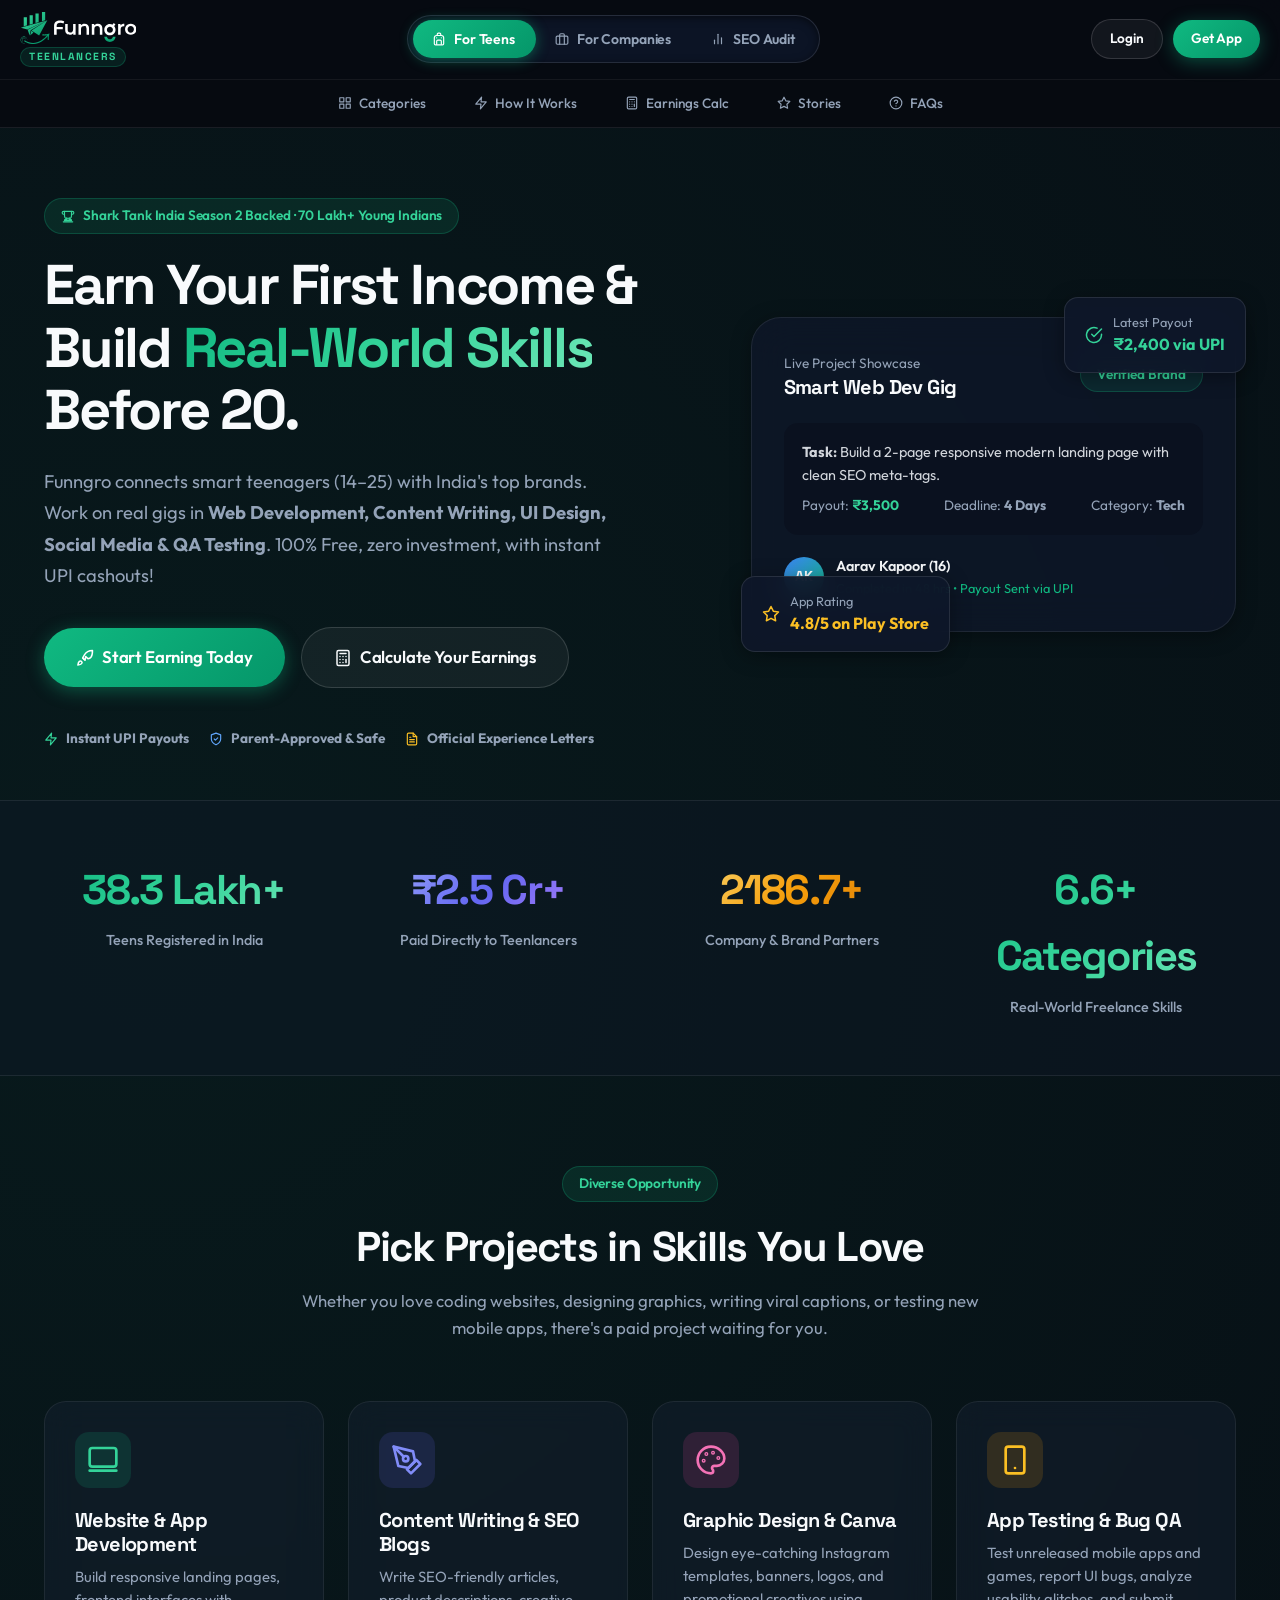
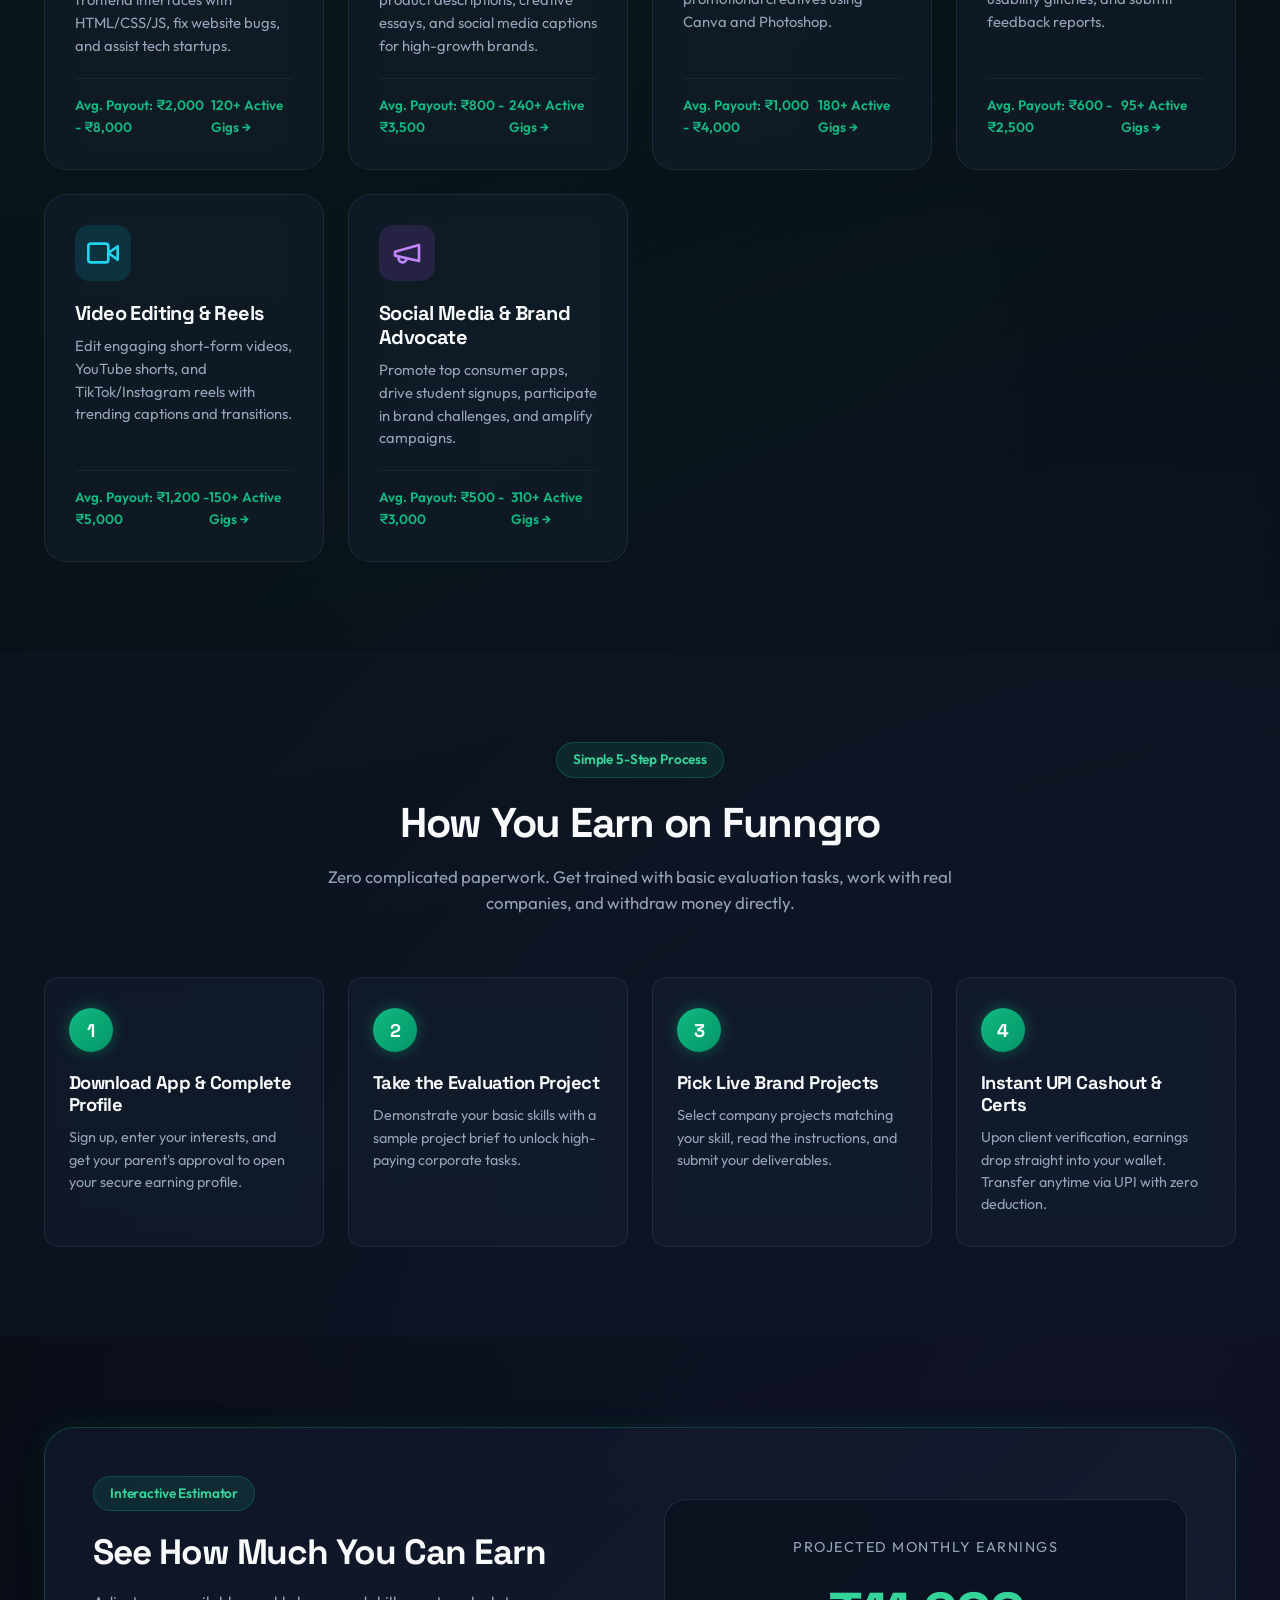
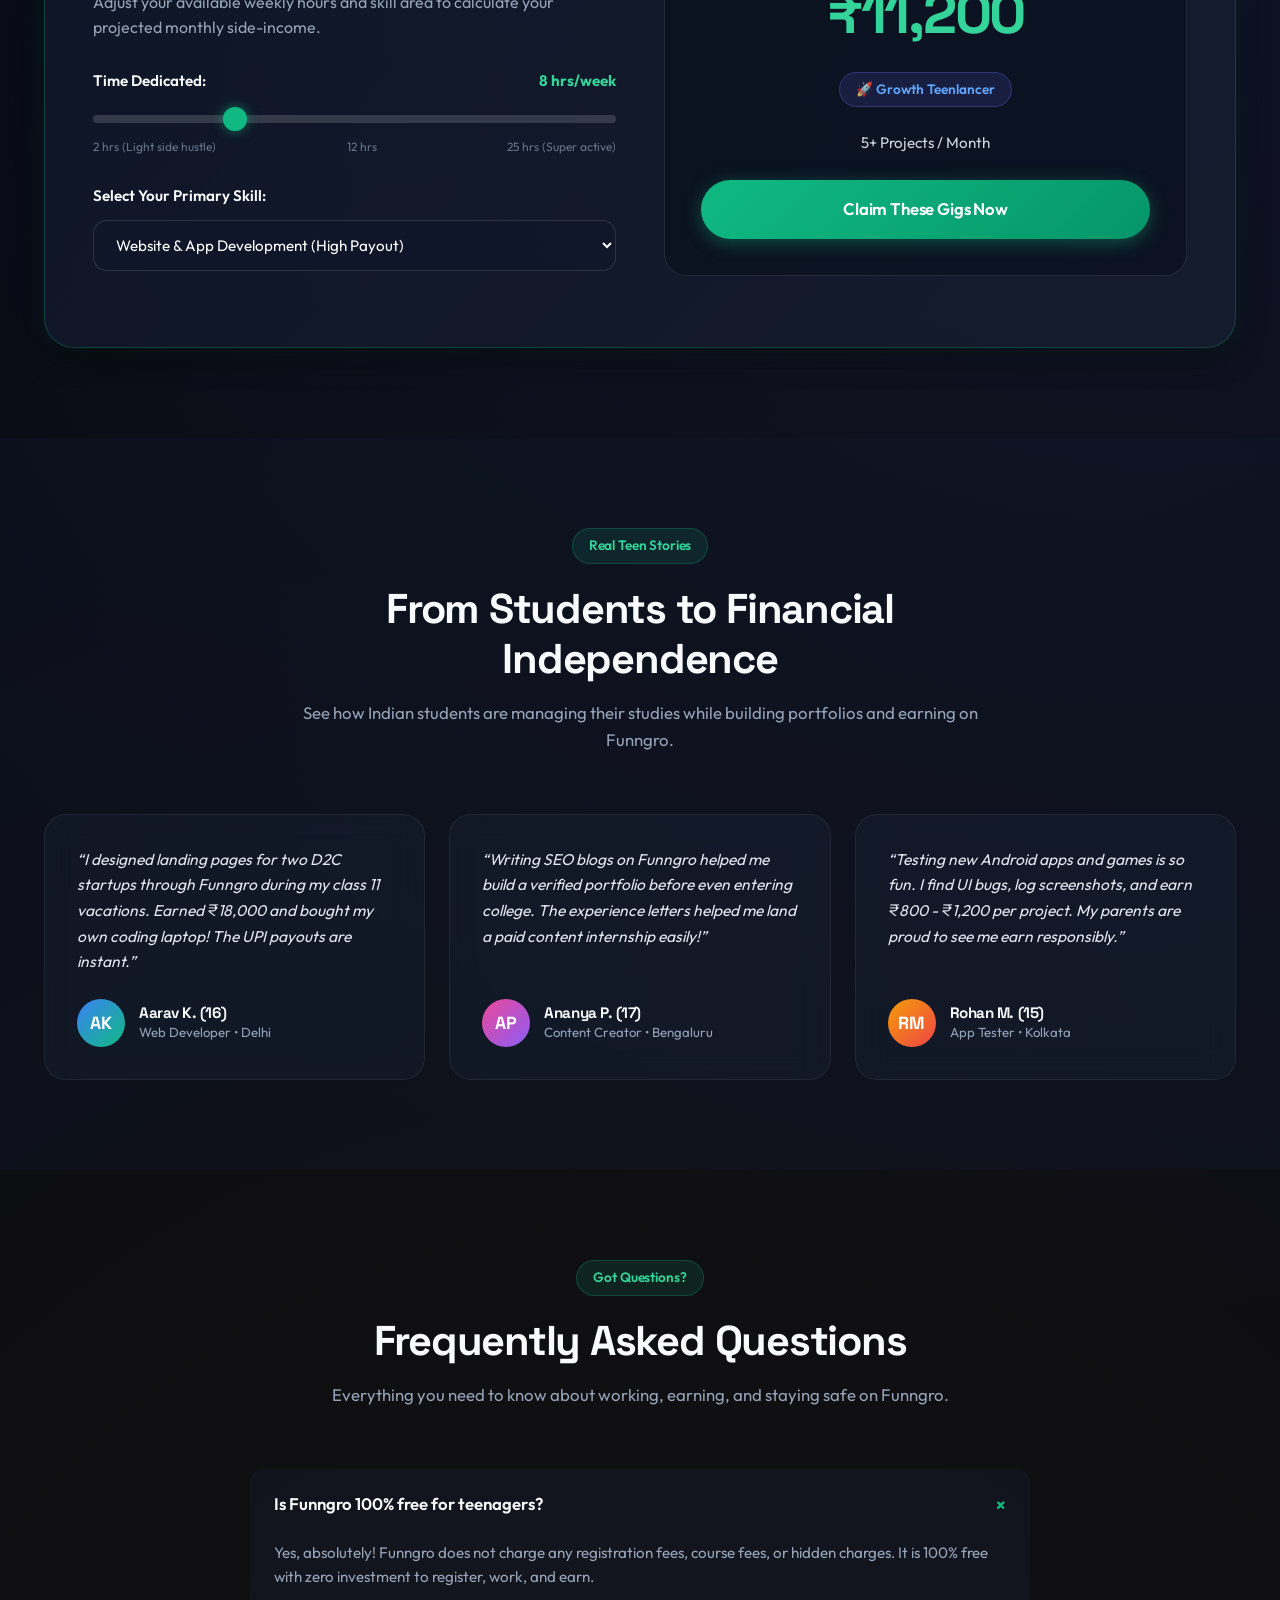
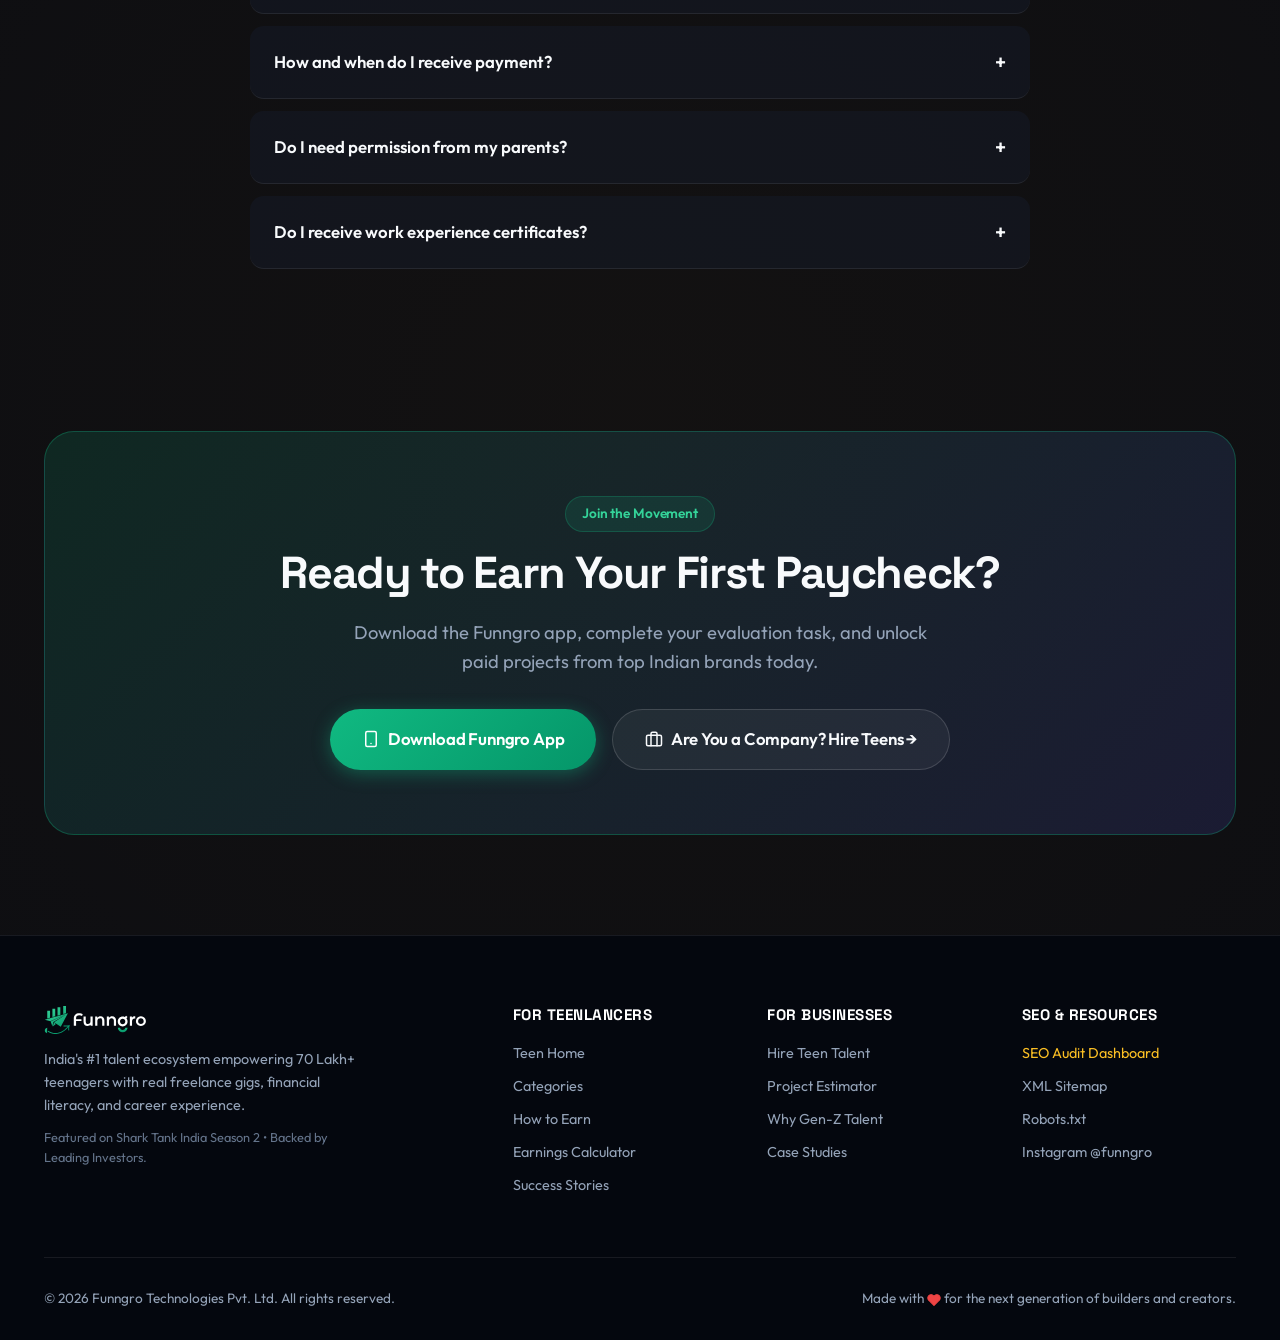
==== commit d23dce9e: "feat: replace all emojis with clean vector SVG icons and upgrade to modern Outfit & Space Grotesk fo" ====
--- a/index.html
+++ b/index.html
@@ -34,10 +34,10 @@
   <meta name="twitter:description" content="Work on real projects from top companies with zero upfront investment. Shark Tank India backed.">
   <meta name="twitter:image" content="https://funngro.com/assets/images/funngro-teen-twitter.png">
 
-  <!-- Google Fonts: Inter & Plus Jakarta Sans -->
+  <!-- Stylish Google Fonts: Outfit, Space Grotesk & Plus Jakarta Sans -->
   <link rel="preconnect" href="https://fonts.googleapis.com">
   <link rel="preconnect" href="https://fonts.gstatic.com" crossorigin>
-  <link href="https://fonts.googleapis.com/css2?family=Inter:wght@400;500;600;700&family=Plus+Jakarta+Sans:wght@600;700;800&display=swap" rel="stylesheet">
+  <link href="https://fonts.googleapis.com/css2?family=Outfit:wght@300;400;500;600;700;800;900&family=Plus+Jakarta+Sans:wght@400;500;600;700;800&family=Space+Grotesk:wght@500;600;700;800&display=swap" rel="stylesheet">
 
   <!-- Core Stylesheet -->
   <link rel="stylesheet" href="assets/css/style.css">
@@ -113,7 +113,7 @@
           <path fill-rule="evenodd" clip-rule="evenodd" d="M39.3417 0H34.3313V14.4308L39.3417 13.0416V0ZM29.1843 2.33008V15.8561L28.9561 15.9201L24.1738 17.2544V2.33008H29.1843ZM20.0397 5.05371H15.0293V19.7952L20.0397 18.3969V5.05371ZM10.8217 8.32568V20.9561L10.5935 21.02L5.82033 22.3544V8.32568H10.8217ZM35.9105 16.0672L39.3421 14.5136L42.7094 12.9875L42.7086 12.988L39.3423 14.5958L36.2484 16.0672L11.9445 27.6283L15.011 36.6487L16.6994 28.6519L37.6083 16.0672L39.3423 15.0162L42.7045 12.9906L39.342 15.1533L37.9274 16.0672L17.9677 28.9078L29.9051 36.9137L42.7095 12.9876L42.7095 12.9875L42.7097 12.9873L39.3421 13.9286L34.3316 15.3178L29.1842 16.7435L24.1738 18.1418L20.0395 19.2842L15.029 20.6825L10.8217 21.8432L5.81122 23.2415L1.5035 24.4387L11.3328 27.1805L35.9105 16.0672ZM21.1438 32.015L15.7866 36.8223L17.7122 29.3281L21.1438 32.015ZM44.644 34.1532L46.159 33.5957L45.7483 35.1494C45.7301 35.2042 44.3976 40.249 45.1642 43.4843L43.5306 43.8682C43.0651 41.885 43.2568 39.4265 43.5489 37.553C41.8878 39.5727 38.5566 43.1644 33.9204 45.9885C29.9595 48.4103 25.8617 49.7447 21.7456 49.964C20.8238 50.0188 19.902 50.0097 18.9803 49.9457C14.7547 49.6624 10.5382 48.2001 6.40391 45.5863L7.29831 44.1698C15.8681 49.5893 24.5109 49.7355 32.9986 44.5902C37.4797 41.8758 40.747 38.3115 42.3168 36.4014C38.8943 36.8675 35.1159 36.5751 34.906 36.5568L35.0429 34.8843C35.1068 34.8935 41.3037 35.3778 44.644 34.1532ZM5.45529 48.5196C4.89857 48.4099 4.36923 48.2088 3.88553 47.9255C3.41095 47.6331 2.97288 47.2766 2.61694 46.8471C2.26101 46.4175 1.97808 45.9332 1.78643 45.4214C1.58564 44.9096 1.49438 44.3521 1.48525 43.8037C1.47612 43.2554 1.55826 42.707 1.73167 42.1861C1.90507 41.6652 2.16974 41.1808 2.50742 40.7421C2.8451 40.3126 3.2558 39.9379 3.72125 39.6363C4.17757 39.3347 4.69779 39.1336 5.22713 39.0056C5.76559 38.8777 6.32231 38.8503 6.8699 38.9143C7.14369 38.9417 7.41749 39.0056 7.68216 39.0788C7.94683 39.1519 8.2115 39.2524 8.45792 39.3712C9.45271 39.8556 10.2923 40.6964 10.7669 41.72C10.8856 41.9759 10.986 42.2409 11.0681 42.5151C11.1411 42.7893 11.1959 43.0726 11.2233 43.3559C11.2871 43.9225 11.2506 44.5075 11.1137 45.0741C11.2141 44.7999 11.278 44.5166 11.3236 44.2241C11.3693 43.9317 11.3875 43.6392 11.3784 43.3468C11.3693 42.7527 11.2415 42.1587 11.0225 41.6103C10.8034 41.0528 10.484 40.5319 10.0824 40.0841C9.68087 39.6363 9.19716 39.2524 8.6587 38.9691C7.59089 38.3933 6.30406 38.2197 5.10848 38.4664C3.90378 38.7223 2.8086 39.4169 2.0511 40.3765C1.67691 40.8609 1.38486 41.4184 1.1932 41.9942C1.10194 42.2866 1.02892 42.5882 0.983291 42.8898C0.937659 43.1914 0.919406 43.5021 0.937659 43.8037C0.965038 44.4161 1.08368 45.0284 1.32097 45.595C1.54914 46.1616 1.87769 46.6826 2.28839 47.1395C2.69908 47.5874 3.18279 47.9712 3.71212 48.2545C4.24146 48.5378 4.82556 48.7206 5.41878 48.8029C6.60523 48.9674 7.82819 48.6932 8.80472 48.0443C7.75517 48.5744 6.5596 48.748 5.45529 48.5196ZM4.44224 41.5926C4.24145 41.7662 4.05892 41.9764 3.9129 42.2049C3.75775 42.4334 3.65736 42.6893 3.55696 42.9817C3.47482 43.2468 3.44745 43.521 3.43832 43.7951C3.44745 44.0693 3.47482 44.3435 3.55696 44.6085C3.6391 44.8736 3.75775 45.1294 3.90377 45.3671C4.05892 45.5956 4.25058 45.8149 4.46049 46.0068C4.6704 46.1987 4.91681 46.3541 5.18148 46.4821L5.38227 46.5643L5.43703 46.5826L5.49179 46.6009L5.6013 46.6374C5.69865 46.674 5.79599 46.6943 5.89333 46.7146C5.94202 46.7247 5.9907 46.7349 6.03938 46.7471C5.7382 46.7471 5.43703 46.7105 5.13585 46.6283C4.8438 46.5369 4.56088 46.3998 4.29621 46.2262C4.03154 46.0434 3.80338 45.824 3.6026 45.5773C3.41094 45.3305 3.25579 45.0472 3.13714 44.7456C3.0185 44.444 2.95461 44.1241 2.93636 43.7951C2.91811 43.4753 2.95461 43.1462 3.02763 42.8264C3.11889 42.5065 3.23753 42.2049 3.41094 41.9216C3.58434 41.6474 3.79425 41.3915 4.04067 41.1722C4.29621 40.9528 4.57001 40.7792 4.87118 40.6421C5.17236 40.5142 5.49179 40.4319 5.82034 40.3862C6.14889 40.3496 6.47745 40.3679 6.79688 40.4228C7.11631 40.4867 7.42661 40.5873 7.70953 40.7426C7.99245 40.898 8.25712 41.0899 8.47616 41.3184C8.6952 41.5469 8.87773 41.8028 9.02375 42.0861C9.16065 42.3694 9.25191 42.671 9.30667 42.9726C9.35231 43.2833 9.34318 43.5849 9.29755 43.8865C9.29579 43.8567 9.29438 43.8271 9.29297 43.7979C9.28707 43.6749 9.2814 43.5568 9.25192 43.4387L9.23366 43.329L9.22453 43.2742L9.20628 43.2194L9.15152 43.0092C9.06026 42.735 8.93249 42.4699 8.77734 42.2323C8.61306 41.9947 8.4214 41.7754 8.21149 41.5926C8.00158 41.4098 7.76429 41.2636 7.50875 41.1448L7.31709 41.0716L7.27146 41.0534L7.22583 41.0351L7.12543 41.0077L7.02504 40.9803C7.00679 40.9757 6.99082 40.9734 6.97485 40.9711C6.95887 40.9688 6.9429 40.9665 6.92465 40.962C6.89272 40.9574 6.8585 40.9506 6.82429 40.9437C6.79005 40.9368 6.75582 40.93 6.72387 40.9254C6.45007 40.8889 6.17628 40.8889 5.90248 40.9254C5.63781 40.9711 5.37314 41.0442 5.12673 41.1539C4.88031 41.2636 4.65215 41.4189 4.44224 41.5926Z" fill="url(#fgrad-leaf)"></path>
           <path d="M58.7411 17.9759C57.7801 18.8076 57.3056 20.0432 57.3056 21.6709V23.5481H66.8563V26.9935H57.3056V35.4051H53.2361V21.6709C53.2361 19.0215 54.0903 16.9304 55.7869 15.4216C57.4835 13.9127 59.8327 13.1523 62.8106 13.1523C64.0682 13.1523 65.2309 13.283 66.3106 13.5563C67.3902 13.8295 68.3394 14.2216 69.158 14.7444L67.8767 18.071C66.5835 17.1681 64.958 16.7285 63.0004 16.7285C61.1259 16.7285 59.7021 17.1443 58.7411 17.9759Z" fill="currentColor"></path>
           <path d="M86.9067 18.6644V35.4044H83.1931V33.2659C82.5643 34.0144 81.7813 34.5965 80.844 35.0005C79.9067 35.4044 78.8982 35.6064 77.8067 35.6064C75.5762 35.6064 73.8203 34.9886 72.539 33.7411C71.2576 32.4936 70.6169 30.6521 70.6169 28.2047V18.6406H74.5322V27.67C74.5322 29.1789 74.8762 30.2957 75.5525 31.0442C76.2288 31.7808 77.2016 32.161 78.4474 32.161C79.8474 32.161 80.9508 31.7333 81.7813 30.866C82.5999 29.9987 83.0152 28.7512 83.0152 27.1235V18.6644H86.9067Z" fill="currentColor"></path>
-          <path d="M105.972 20.328C107.242 21.5636 107.882 23.3933 107.882 25.8169V35.4048H103.967V26.3159C103.967 24.8546 103.623 23.7497 102.935 23.0131C102.247 22.2765 101.262 21.8963 99.9925 21.8963C98.5569 21.8963 97.4179 22.3359 96.5756 23.1913C95.7451 24.0586 95.3179 25.3061 95.3179 26.9337V35.4048H91.4027V18.6647H95.1281V20.827C95.7688 20.0548 96.5874 19.4726 97.5722 19.0686C98.5569 18.6766 99.6603 18.4746 100.894 18.4746C103.006 18.4746 104.703 19.0924 105.972 20.328Z" fill="currentColor"></path>
+          <path d="M105.972 20.328C107.242 21.5636 107.882 23.3933 107.882 25.8169V35.4048H103.967V26.3159C103.967 24.8546 103.623 23.7497 102.935 23.0131C102.247 22.2765 101.262 21.8963 109.9925 21.8963C98.5569 21.8963 97.4179 22.3359 96.5756 23.1913C95.7451 24.0586 95.3179 25.3061 95.3179 26.9337V35.4048H91.4027V18.6647H95.1281V20.827C95.7688 20.0548 96.5874 19.4726 97.5722 19.0686C98.5569 18.6766 99.6603 18.4746 100.894 18.4746C103.006 18.4746 104.703 19.0924 105.972 20.328Z" fill="currentColor"></path>
           <path d="M126.783 20.328C128.052 21.5636 128.693 23.3933 128.693 25.8169V35.4048H124.778V26.3159C124.778 24.8546 124.434 23.7497 123.746 23.0131C123.057 22.2765 122.073 21.8963 120.803 21.8963C119.368 21.8963 118.229 22.3359 117.386 23.1913C116.556 24.0586 116.129 25.3061 116.129 26.9337V35.4048H112.214V18.6647H115.939V20.827C116.58 20.0548 117.398 19.4726 118.383 19.0686C119.368 18.6766 120.471 18.4746 121.705 18.4746C123.817 18.4746 125.513 19.0924 126.783 20.328Z" fill="currentColor"></path>
           <path d="M162.993 18.4746V22.2052C162.66 22.1458 162.352 22.1101 162.091 22.1101C160.572 22.1101 159.374 22.5497 158.52 23.4408C157.665 24.3318 157.238 25.6031 157.238 27.2783V35.4048H153.323V18.6647H157.049V21.1122C158.176 19.3538 160.157 18.4746 162.993 18.4746Z" fill="currentColor"></path>
           <path d="M168.473 34.5254C167.121 33.7888 166.053 32.7789 165.293 31.4721C164.534 30.1652 164.154 28.6919 164.154 27.0405C164.154 25.3891 164.534 23.9159 165.293 22.6209C166.053 21.3258 167.109 20.316 168.473 19.5794C169.826 18.8428 171.356 18.4863 173.041 18.4863C174.749 18.4863 176.28 18.8546 177.644 19.5794C178.997 20.316 180.065 21.3258 180.824 22.6209C181.583 23.9159 181.963 25.3891 181.963 27.0405C181.963 28.6919 181.583 30.1652 180.824 31.4721C180.065 32.7789 179.009 33.8007 177.644 34.5254C176.292 35.262 174.749 35.6185 173.041 35.6185C171.356 35.6185 169.826 35.2501 168.473 34.5254ZM176.612 30.8305C177.549 29.8681 178.024 28.6088 178.024 27.0405C178.024 25.4722 177.549 24.2129 176.612 23.2505C175.675 22.2882 174.488 21.813 173.041 21.813C171.593 21.813 170.419 22.2882 169.493 23.2505C168.568 24.2129 168.105 25.4722 168.105 27.0405C168.105 28.6088 168.568 29.8681 169.493 30.8305C170.419 31.7928 171.605 32.2681 173.041 32.2681C174.476 32.2681 175.675 31.7928 176.612 30.8305Z" fill="currentColor"></path>
@@ -137,13 +137,16 @@
       <nav class="slider-nav-container" aria-label="Portal Navigation">
         <div class="slider-indicator indicator-teen"></div>
         <a href="teen.html" class="slider-tab-btn active" data-target="teen" aria-current="page">
-          <span>🎒</span> For Teens
+          <svg class="svg-icon svg-icon-sm" viewBox="0 0 24 24"><path d="M4 10a4 4 0 0 1 4-4h8a4 4 0 0 1 4 4v10a2 2 0 0 1-2 2H6a2 2 0 0 1-2-2V10z"/><path d="M9 6V4a2 2 0 0 1 2-2h2a2 2 0 0 1 2 2v2"/><path d="M8 21v-5a2 2 0 0 1 2-2h4a2 2 0 0 1 2 2v5"/><line x1="8" y1="10" x2="8.01" y2="10"/><line x1="16" y1="10" x2="16.01" y2="10"/></svg>
+          <span>For Teens</span>
         </a>
         <a href="company.html" class="slider-tab-btn" data-target="company">
-          <span>💼</span> For Companies
+          <svg class="svg-icon svg-icon-sm" viewBox="0 0 24 24"><rect x="2" y="7" width="20" height="14" rx="2" ry="2"/><path d="M16 21V5a2 2 0 0 0-2-2h-4a2 2 0 0 0-2 2v16"/></svg>
+          <span>For Companies</span>
         </a>
         <a href="seo-audit.html" class="slider-tab-btn" data-target="audit">
-          <span>📊</span> SEO Audit
+          <svg class="svg-icon svg-icon-sm" viewBox="0 0 24 24"><line x1="18" y1="20" x2="18" y2="10"/><line x1="12" y1="20" x2="12" y2="4"/><line x1="6" y1="20" x2="6" y2="14"/></svg>
+          <span>SEO Audit</span>
         </a>
       </nav>
 
@@ -151,7 +154,9 @@
       <div class="nav-actions-group">
         <button class="btn btn-outline btn-sm" data-modal-target="app-modal">Login</button>
         <button class="btn btn-primary btn-sm" data-modal-target="app-modal">Get App</button>
-        <button class="mobile-menu-btn" aria-label="Toggle Mobile Menu">☰</button>
+        <button class="mobile-menu-btn" aria-label="Toggle Mobile Menu">
+          <svg class="svg-icon" viewBox="0 0 24 24"><line x1="3" y1="12" x2="21" y2="12"/><line x1="3" y1="6" x2="21" y2="6"/><line x1="3" y1="18" x2="21" y2="18"/></svg>
+        </button>
       </div>
     </div>
 
@@ -159,11 +164,36 @@
     <div class="sub-navbar">
       <div class="container">
         <ul class="sub-nav-links" role="menubar">
-          <li role="none"><a href="#categories" class="sub-nav-link" role="menuitem"><span>📂</span> Categories</a></li>
-          <li role="none"><a href="#how-it-works" class="sub-nav-link" role="menuitem"><span>⚡</span> How It Works</a></li>
-          <li role="none"><a href="#calculator" class="sub-nav-link" role="menuitem"><span>🧮</span> Earnings Calc</a></li>
-          <li role="none"><a href="#testimonials" class="sub-nav-link" role="menuitem"><span>⭐</span> Stories</a></li>
-          <li role="none"><a href="#faqs" class="sub-nav-link" role="menuitem"><span>❓</span> FAQs</a></li>
+          <li role="none">
+            <a href="#categories" class="sub-nav-link" role="menuitem">
+              <svg class="svg-icon svg-icon-sm" viewBox="0 0 24 24"><rect x="3" y="3" width="7" height="7"/><rect x="14" y="3" width="7" height="7"/><rect x="14" y="14" width="7" height="7"/><rect x="3" y="14" width="7" height="7"/></svg>
+              <span>Categories</span>
+            </a>
+          </li>
+          <li role="none">
+            <a href="#how-it-works" class="sub-nav-link" role="menuitem">
+              <svg class="svg-icon svg-icon-sm" viewBox="0 0 24 24"><polygon points="13 2 3 14 12 14 11 22 21 10 12 10 13 2"/></svg>
+              <span>How It Works</span>
+            </a>
+          </li>
+          <li role="none">
+            <a href="#calculator" class="sub-nav-link" role="menuitem">
+              <svg class="svg-icon svg-icon-sm" viewBox="0 0 24 24"><rect x="4" y="2" width="16" height="20" rx="2"/><line x1="8" y1="6" x2="16" y2="6"/><line x1="16" y1="14" x2="16" y2="18"/><path d="M16 10h.01"/><path d="M12 10h.01"/><path d="M8 10h.01"/><path d="M12 14h.01"/><path d="M8 14h.01"/><path d="M12 18h.01"/><path d="M8 18h.01"/></svg>
+              <span>Earnings Calc</span>
+            </a>
+          </li>
+          <li role="none">
+            <a href="#testimonials" class="sub-nav-link" role="menuitem">
+              <svg class="svg-icon svg-icon-sm" viewBox="0 0 24 24"><polygon points="12 2 15.09 8.26 22 9.27 17 14.14 18.18 21.02 12 17.77 5.82 21.02 7 14.14 2 9.27 8.91 8.26 12 2"/></svg>
+              <span>Stories</span>
+            </a>
+          </li>
+          <li role="none">
+            <a href="#faqs" class="sub-nav-link" role="menuitem">
+              <svg class="svg-icon svg-icon-sm" viewBox="0 0 24 24"><circle cx="12" cy="12" r="10"/><path d="M9.09 9a3 3 0 0 1 5.83 1c0 2-3 3-3 3"/><line x1="12" y1="17" x2="12.01" y2="17"/></svg>
+              <span>FAQs</span>
+            </a>
+          </li>
         </ul>
       </div>
     </div>
@@ -171,16 +201,16 @@
     <!-- Mobile Drawer Navigation -->
     <div class="mobile-drawer" role="dialog" aria-label="Mobile Navigation">
       <div style="display: flex; gap: 8px; justify-content: center; flex-wrap: wrap;">
-        <a href="teen.html" class="btn btn-primary btn-sm" style="flex: 1;">🎒 For Teens</a>
-        <a href="company.html" class="btn btn-outline btn-sm" style="flex: 1;">💼 For Companies</a>
-        <a href="seo-audit.html" class="btn btn-outline btn-sm" style="flex: 1;">📊 SEO Audit</a>
+        <a href="teen.html" class="btn btn-primary btn-sm" style="flex: 1;">For Teens</a>
+        <a href="company.html" class="btn btn-outline btn-sm" style="flex: 1;">For Companies</a>
+        <a href="seo-audit.html" class="btn btn-outline btn-sm" style="flex: 1;">SEO Audit</a>
       </div>
       <div style="display: flex; flex-direction: column; gap: 8px;">
-        <a href="#categories" class="sub-nav-link">📂 Browse Work Categories</a>
-        <a href="#how-it-works" class="sub-nav-link">⚡ 5-Step Earning Journey</a>
-        <a href="#calculator" class="sub-nav-link">🧮 Monthly Earnings Calculator</a>
-        <a href="#testimonials" class="sub-nav-link">⭐ Teen Success Stories</a>
-        <a href="#faqs" class="sub-nav-link">❓ Frequently Asked Questions</a>
+        <a href="#categories" class="sub-nav-link">Browse Work Categories</a>
+        <a href="#how-it-works" class="sub-nav-link">5-Step Earning Journey</a>
+        <a href="#calculator" class="sub-nav-link">Monthly Earnings Calculator</a>
+        <a href="#testimonials" class="sub-nav-link">Teen Success Stories</a>
+        <a href="#faqs" class="sub-nav-link">Frequently Asked Questions</a>
       </div>
       <div style="display: flex; gap: 10px; border-top: 1px solid rgba(255,255,255,0.1); padding-top: 14px;">
         <button class="btn btn-outline btn-sm" style="flex: 1;" data-modal-target="app-modal">Login</button>
@@ -195,7 +225,8 @@
       <div class="container hero-grid">
         <div class="hero-content">
           <div class="badge badge-emerald">
-            <span>🦈</span> Shark Tank India Season 2 Backed &middot; 70 Lakh+ Young Indians
+            <svg class="svg-icon svg-icon-sm" viewBox="0 0 24 24"><path d="M6 9H4.5a2.5 2.5 0 0 1 0-5H6"/><path d="M18 9h1.5a2.5 2.5 0 0 0 0-5H18"/><path d="M4 22h16"/><path d="M10 14.66V17c0 .55-.45 1-1 1H7c-.55 0-1 .45-1 1v1h12v-1c0-.55-.45-1-1-1h-2c-.55 0-1-.45-1-1v-2.34"/><path d="M18 4H6v7a6 6 0 0 0 12 0V4z"/></svg>
+            <span>Shark Tank India Season 2 Backed &middot; 70 Lakh+ Young Indians</span>
           </div>
           <h1 id="hero-heading" class="hero-title">
             Earn Your First Income &amp; Build <span class="text-gradient-emerald">Real-World Skills</span> Before 20.
@@ -206,22 +237,27 @@
 
           <div class="hero-cta-group">
             <button class="btn btn-primary btn-lg" data-modal-target="app-modal">
-              <span>🚀</span> Start Earning Today
+              <svg class="svg-icon svg-icon-md" viewBox="0 0 24 24"><path d="M4.5 16.5c-1.5 1.26-2 5-2 5s3.74-.5 5-2c.71-.84.7-2.13-.09-2.91a2.18 2.18 0 0 0-2.91-.09z"/><path d="M12 15l-3-3a22 22 0 0 1 2-3.95A12.88 12.88 0 0 1 22 2c0 2.72-.78 7.5-2.05 9-1 1.2-2.73 1.83-3.95 2l-3-3z"/><path d="M9 12l2 2"/></svg>
+              <span>Start Earning Today</span>
             </button>
             <a href="#calculator" class="btn btn-outline btn-lg">
-              <span>🧮</span> Calculate Your Earnings
+              <svg class="svg-icon svg-icon-md" viewBox="0 0 24 24"><rect x="4" y="2" width="16" height="20" rx="2"/><line x1="8" y1="6" x2="16" y2="6"/><line x1="16" y1="14" x2="16" y2="18"/><path d="M16 10h.01"/><path d="M12 10h.01"/><path d="M8 10h.01"/><path d="M12 14h.01"/><path d="M8 14h.01"/><path d="M12 18h.01"/><path d="M8 18h.01"/></svg>
+              <span>Calculate Your Earnings</span>
             </a>
           </div>
 
           <div class="trust-badges">
             <div class="trust-badge-item">
-              <span>⚡</span> <strong>Instant UPI Payouts</strong>
+              <svg class="svg-icon svg-icon-sm" style="color: #34d399;" viewBox="0 0 24 24"><polygon points="13 2 3 14 12 14 11 22 21 10 12 10 13 2"/></svg>
+              <strong>Instant UPI Payouts</strong>
             </div>
             <div class="trust-badge-item">
-              <span>🛡️</span> <strong>Parent-Approved &amp; Safe</strong>
+              <svg class="svg-icon svg-icon-sm" style="color: #60a5fa;" viewBox="0 0 24 24"><path d="M12 22s8-4 8-10V5l-8-3-8 3v7c0 6 8 10 8 10z"/><polyline points="9 12 11 14 15 10"/></svg>
+              <strong>Parent-Approved &amp; Safe</strong>
             </div>
             <div class="trust-badge-item">
-              <span>📜</span> <strong>Official Experience Letters</strong>
+              <svg class="svg-icon svg-icon-sm" style="color: #fbbf24;" viewBox="0 0 24 24"><path d="M14 2H6a2 2 0 0 0-2 2v16a2 2 0 0 0 2 2h12a2 2 0 0 0 2-2V8z"/><polyline points="14 2 14 8 20 8"/><line x1="16" y1="13" x2="8" y2="13"/><line x1="16" y1="17" x2="8" y2="17"/><polyline points="10 9 9 9 8 9"/></svg>
+              <strong>Official Experience Letters</strong>
             </div>
           </div>
         </div>
@@ -236,7 +272,7 @@
               <span class="badge badge-emerald" style="margin: 0;">Verified Brand</span>
             </div>
 
-            <div style="background: rgba(17, 24, 39, 0.7); padding: 18px; border-radius: var(--radius-md); margin-bottom: 20px;">
+            <div style="background: rgba(10, 16, 30, 0.7); padding: 18px; border-radius: var(--radius-md); margin-bottom: 20px;">
               <p style="font-size: 0.9rem; color: #d1d5db; margin-bottom: 8px;">
                 <strong>Task:</strong> Build a 2-page responsive modern landing page with clean SEO meta-tags.
               </p>
@@ -259,7 +295,7 @@
           <!-- Floating Badges -->
           <div class="hero-floating-card float-top-right">
             <div style="display: flex; align-items: center; gap: 10px;">
-              <span style="font-size: 1.5rem;">🎉</span>
+              <svg class="svg-icon svg-icon-md" style="color: #34d399;" viewBox="0 0 24 24"><path d="M22 11.08V12a10 10 0 1 1-5.93-9.14"/><polyline points="22 4 12 14.01 9 11.01"/></svg>
               <div>
                 <p style="font-size: 0.8rem; color: var(--color-text-muted);">Latest Payout</p>
                 <p style="font-weight: 700; color: #34d399;">₹2,400 via UPI</p>
@@ -269,7 +305,7 @@
 
           <div class="hero-floating-card float-bottom-left">
             <div style="display: flex; align-items: center; gap: 10px;">
-              <span style="font-size: 1.5rem;">⭐</span>
+              <svg class="svg-icon svg-icon-md" style="color: #fbbf24;" viewBox="0 0 24 24"><polygon points="12 2 15.09 8.26 22 9.27 17 14.14 18.18 21.02 12 17.77 5.82 21.02 7 14.14 2 9.27 8.91 8.26 12 2"/></svg>
               <div>
                 <p style="font-size: 0.8rem; color: var(--color-text-muted);">App Rating</p>
                 <p style="font-weight: 700; color: #fbbf24;">4.8/5 on Play Store</p>
@@ -319,7 +355,9 @@
           <!-- Web Dev -->
           <article class="glass-card category-card">
             <div>
-              <div class="cat-icon-box cat-icon-green">💻</div>
+              <div class="cat-icon-box cat-icon-green">
+                <svg class="svg-icon svg-icon-xl" viewBox="0 0 24 24"><rect x="2" y="3" width="20" height="14" rx="2" ry="2"/><line x1="2" y1="20" x2="22" y2="20"/></svg>
+              </div>
               <h3 class="cat-title">Website &amp; App Development</h3>
               <p class="cat-desc">
                 Build responsive landing pages, frontend interfaces with HTML/CSS/JS, fix website bugs, and assist tech startups.
@@ -334,7 +372,9 @@
           <!-- Content Writing -->
           <article class="glass-card category-card">
             <div>
-              <div class="cat-icon-box cat-icon-indigo">✍️</div>
+              <div class="cat-icon-box cat-icon-indigo">
+                <svg class="svg-icon svg-icon-xl" viewBox="0 0 24 24"><path d="M12 19l7-7 3 3-7 7-3-3z"/><path d="M18 13l-1.5-7.5L2 2l3.5 14.5L13 18l5-5z"/><path d="M2 2l7.586 7.586"/><circle cx="11" cy="11" r="2"/></svg>
+              </div>
               <h3 class="cat-title">Content Writing &amp; SEO Blogs</h3>
               <p class="cat-desc">
                 Write SEO-friendly articles, product descriptions, creative essays, and social media captions for high-growth brands.
@@ -349,7 +389,9 @@
           <!-- Graphic Design -->
           <article class="glass-card category-card">
             <div>
-              <div class="cat-icon-box cat-icon-pink">🎨</div>
+              <div class="cat-icon-box cat-icon-pink">
+                <svg class="svg-icon svg-icon-xl" viewBox="0 0 24 24"><circle cx="13.5" cy="6.5" r=".5"/><circle cx="17.5" cy="10.5" r=".5"/><circle cx="8.5" cy="7.5" r=".5"/><circle cx="6.5" cy="12.5" r=".5"/><path d="M12 2C6.5 2 2 6.5 2 12s4.5 10 10 10c.926 0 1.648-.746 1.648-1.688 0-.437-.18-.835-.437-1.125-.29-.289-.438-.652-.438-1.125a1.64 1.64 0 0 1 1.668-1.668h1.996c3.051 0 5.555-2.503 5.555-5.554C21.965 6.012 17.461 2 12 2z"/></svg>
+              </div>
               <h3 class="cat-title">Graphic Design &amp; Canva</h3>
               <p class="cat-desc">
                 Design eye-catching Instagram templates, banners, logos, and promotional creatives using Canva and Photoshop.
@@ -364,7 +406,9 @@
           <!-- App Testing -->
           <article class="glass-card category-card">
             <div>
-              <div class="cat-icon-box cat-icon-amber">📱</div>
+              <div class="cat-icon-box cat-icon-amber">
+                <svg class="svg-icon svg-icon-xl" viewBox="0 0 24 24"><rect x="5" y="2" width="14" height="20" rx="2" ry="2"/><line x1="12" y1="18" x2="12.01" y2="18"/></svg>
+              </div>
               <h3 class="cat-title">App Testing &amp; Bug QA</h3>
               <p class="cat-desc">
                 Test unreleased mobile apps and games, report UI bugs, analyze usability glitches, and submit feedback reports.
@@ -379,7 +423,9 @@
           <!-- Video Editing -->
           <article class="glass-card category-card">
             <div>
-              <div class="cat-icon-box cat-icon-cyan">🎬</div>
+              <div class="cat-icon-box cat-icon-cyan">
+                <svg class="svg-icon svg-icon-xl" viewBox="0 0 24 24"><polygon points="23 7 16 12 23 17 23 7"/><rect x="1" y="5" width="15" height="14" rx="2" ry="2"/></svg>
+              </div>
               <h3 class="cat-title">Video Editing &amp; Reels</h3>
               <p class="cat-desc">
                 Edit engaging short-form videos, YouTube shorts, and TikTok/Instagram reels with trending captions and transitions.
@@ -394,7 +440,9 @@
           <!-- Social Media & Influencer -->
           <article class="glass-card category-card">
             <div>
-              <div class="cat-icon-box cat-icon-purple">🚀</div>
+              <div class="cat-icon-box cat-icon-purple">
+                <svg class="svg-icon svg-icon-xl" viewBox="0 0 24 24"><path d="M3 11l18-5v12L3 14v-3z"/><path d="M11.6 16.8a3 3 0 1 1-5.8-1.6"/></svg>
+              </div>
               <h3 class="cat-title">Social Media &amp; Brand Advocate</h3>
               <p class="cat-desc">
                 Promote top consumer apps, drive student signups, participate in brand challenges, and amplify campaigns.
@@ -491,12 +539,15 @@
             <div class="calc-result-card">
               <div class="calc-result-title">Projected Monthly Earnings</div>
               <div id="teen-earning-output" class="calc-result-amount">₹11,200</div>
-              <div id="teen-badge-output" class="calc-badge">🚀 Growth Teenlancer</div>
+              <div id="teen-badge-output" class="calc-badge">
+                <svg class="svg-icon svg-icon-sm" viewBox="0 0 24 24"><polygon points="12 2 15.09 8.26 22 9.27 17 14.14 18.18 21.02 12 17.77 5.82 21.02 7 14.14 2 9.27 8.91 8.26 12 2"/></svg>
+                <span>Growth Teenlancer</span>
+              </div>
               <p id="teen-projects-count" style="font-size: 0.95rem; color: #d1d5db; margin-bottom: 24px;">
                 ~5+ Projects / Month
               </p>
               <button class="btn btn-primary btn-lg" style="width: 100%;" data-modal-target="app-modal">
-                Claim These Gigs Now
+                <span>Claim These Gigs Now</span>
               </button>
             </div>
           </div>
@@ -624,10 +675,12 @@
           </p>
           <div style="display: flex; gap: 16px; justify-content: center; flex-wrap: wrap;">
             <button class="btn btn-primary btn-lg" data-modal-target="app-modal">
-              <span>📲</span> Download Funngro App
+              <svg class="svg-icon svg-icon-md" viewBox="0 0 24 24"><rect x="5" y="2" width="14" height="20" rx="2" ry="2"/><line x1="12" y1="18" x2="12.01" y2="18"/></svg>
+              <span>Download Funngro App</span>
             </button>
             <a href="company.html" class="btn btn-outline btn-lg">
-              <span>💼</span> Are You a Company? Hire Teens &rarr;
+              <svg class="svg-icon svg-icon-md" viewBox="0 0 24 24"><rect x="2" y="7" width="20" height="14" rx="2" ry="2"/><path d="M16 21V5a2 2 0 0 0-2-2h-4a2 2 0 0 0-2 2v16"/></svg>
+              <span>Are You a Company? Hire Teens &rarr;</span>
             </a>
           </div>
         </div>
@@ -642,10 +695,10 @@
         <div class="footer-brand">
           <a aria-label="Funngro home" class="funngro-brand" href="index.html" style="margin-bottom: 12px;">
             <svg class="funngro-logo-svg" viewBox="0 0 182 50" xmlns="http://www.w3.org/2000/svg" fill="none" style="height: 28px;">
-              <path fill-rule="evenodd" clip-rule="evenodd" d="M39.3417 0H34.3313V14.4308L39.3417 13.0416V0ZM29.1843 2.33008V15.8561L28.9561 15.9201L24.1738 17.2544V2.33008H29.1843ZM20.0397 5.05371H15.0293V19.7952L20.0397 18.3969V5.05371ZM10.8217 8.32568V20.9561L10.5935 21.02L5.82033 22.3544V8.32568H10.8217ZM35.9105 16.0672L39.3421 14.5136L42.7094 12.9875L42.7086 12.988L39.3423 14.5958L36.2484 16.0672L11.9445 27.6283L15.011 36.6487L16.6994 28.6519L37.6083 16.0672L39.3423 15.0162L42.7045 12.9906L39.342 15.1533L37.9274 16.0672L17.9677 28.9078L29.9051 36.9137L42.7095 12.9876L42.7095 12.9875L42.7097 12.9873L39.3421 13.9286L34.3316 15.3178L29.1842 16.7435L24.1738 18.1418L20.0395 19.2842L15.029 20.6825L10.8217 21.8432L5.81122 23.2415L1.5035 24.4387L11.3328 27.1805L35.9105 16.0672ZM21.1438 32.015L15.7866 36.8223L17.7122 29.3281L21.1438 32.015ZM44.644 34.1532L46.159 33.5957L45.7483 35.1494C45.7301 35.2042 44.3976 40.249 45.1642 43.4843L43.5306 43.8682C43.0651 41.885 43.2568 39.4265 43.5489 37.553C41.8878 39.5727 38.5566 43.1644 33.9204 45.9885C29.9595 48.4103 25.8617 49.7447 21.7456 49.964C20.8238 50.0188 19.902 50.0097 18.9803 49.9457C14.7547 49.6624 10.5382 48.2001 6.40391 45.5863L7.29831 44.1698C15.8681 49.5893 24.5109 49.7355 32.9986 44.5902C37.4797 41.8758 40.747 38.3115 42.3168 36.4014C38.8943 36.8675 35.1159 36.5751 34.906 36.5568L35.0429 34.8843C35.1068 34.8935 41.3037 35.3778 44.644 34.1532ZM5.45529 48.5196C4.89857 48.4099 4.36923 48.2088 3.88553 47.9255C3.41095 47.6331 2.97288 47.2766 2.61694 46.8471C2.26101 46.4175 1.97808 45.9332 1.78643 45.4214C1.58564 44.9096 1.49438 44.3521 1.48525 43.8037C1.47612 43.2554 1.55826 42.707 1.73167 42.1861C1.90507 41.6652 2.16974 41.1808 2.50742 40.7421C2.8451 40.3126 3.2558 39.9379 3.72125 39.6363C4.17757 39.3347 4.69779 39.1336 5.22713 39.0056C5.76559 38.8777 6.32231 38.8503 6.8699 38.9143C7.14369 38.9417 7.41749 39.0056 7.68216 39.0788C7.94683 39.1519 8.2115 39.2524 8.45792 39.3712C9.45271 39.8556 10.2923 40.6964 10.7669 41.72C10.8856 41.9759 10.986 42.2409 11.0681 42.5151C11.1411 42.7893 11.1959 43.0726 11.2233 43.3559C11.2871 43.9225 11.2506 44.5075 11.1137 45.0741C11.2141 44.7999 11.278 44.5166 11.3236 44.2241C11.3693 43.9317 11.3875 43.6392 11.3784 43.3468C11.3693 42.7527 11.2415 42.1587 11.0225 41.6103C10.8034 41.0528 10.484 40.5319 10.0824 40.0841C9.68087 39.6363 9.19716 39.2524 8.6587 38.9691C7.59089 38.3933 6.30406 38.2197 5.10848 38.4664C3.90378 38.7223 2.8086 39.4169 2.0511 40.3765C1.67691 40.8609 1.38486 41.4184 1.1932 41.9942C1.10194 42.2866 1.02892 42.5882 0.983291 42.8898C0.937659 43.1914 0.919406 43.5021 0.937659 43.8037C0.965038 44.4161 1.08368 45.0284 1.32097 45.595C1.54914 46.1616 1.87769 46.6826 2.28839 47.1395C2.69908 47.5874 3.18279 47.9712 3.71212 48.2545C4.24146 48.5378 4.82556 48.7206 5.41878 48.8029C6.60523 48.9674 7.82819 48.6932 8.80472 48.0443C7.75517 48.5744 6.5596 48.748 5.45529 48.5196ZM4.44224 41.5926C4.24145 41.7662 4.05892 41.9764 3.9129 42.2049C3.75775 42.4334 3.65736 42.6893 3.55696 42.9817C3.47482 43.2468 3.44745 43.521 3.43832 43.7951C3.44745 44.0693 3.47482 44.3435 3.55696 44.6085C3.6391 44.8736 3.75775 45.1294 3.90377 45.3671C4.05892 45.5956 4.25058 45.8149 4.46049 46.0068C4.6704 46.1987 4.91681 46.3541 5.18148 46.4821L5.38227 46.5643L5.43703 46.5826L5.49179 46.6009L5.6013 46.6374C5.69865 46.674 5.79599 46.6943 5.89333 46.7146C5.94202 46.7247 5.9907 46.7349 6.03938 46.7471C5.7382 46.7471 5.43703 46.7105 5.13585 46.6283C4.8438 46.5369 4.56088 46.3998 4.29621 46.2262C4.03154 46.0434 3.80338 45.824 3.6026 45.5773C3.41094 45.3305 3.25579 45.0472 3.13714 44.7456C3.0185 44.444 2.95461 44.1241 2.93636 43.7951C2.91811 43.4753 2.95461 43.1462 3.02763 42.8264C3.11889 42.5065 3.23753 42.2049 3.41094 41.9216C3.58434 41.6474 3.79425 41.3915 4.04067 41.1722C4.29621 40.9528 4.57001 40.7792 4.87118 40.6421C5.17236 40.5142 5.49179 40.4319 5.82034 40.3862C6.14889 40.3496 6.47745 40.3679 6.79688 40.4228C7.11631 40.4867 7.42661 40.5873 7.70953 40.7426C7.99245 40.898 8.25712 41.0899 8.47616 41.3184C8.6952 41.5469 8.87773 41.8028 9.02375 42.0861C9.16065 42.3694 9.25191 42.671 9.30667 42.9726C9.35231 43.2833 9.34318 43.5849 9.29755 43.8865C9.29579 43.8567 9.29438 43.8271 9.29297 43.7979C9.28707 43.6749 9.2814 43.5568 9.25192 43.4387L9.23366 43.329L9.22453 43.2742L9.20628 43.2194L9.15152 43.0092C9.06026 42.735 8.93249 42.4699 8.77734 42.2323C8.61306 41.9947 8.4214 41.7754 8.21149 41.5926C8.00158 41.4098 7.76429 41.2636 7.50875 41.1448L7.31709 41.0716L7.27146 41.0534L7.22583 41.0351L7.12543 41.0077L7.02504 40.9803C7.00679 40.9757 6.99082 40.9734 6.97485 40.9711C6.95887 40.9688 6.9429 40.9665 6.92465 40.962C6.89272 40.9574 6.8585 40.9506 6.82429 40.9437C6.79005 40.9368 6.75582 40.93 6.72387 40.9254C6.45007 40.8889 6.17628 40.8889 5.90248 40.9254C5.63781 40.9711 5.37314 41.0442 5.12673 41.1539C4.88031 41.2636 4.65215 41.4189 4.44224 41.5926Z" fill="url(#fgrad-leaf)"></path>
+              <path fill-rule="evenodd" clip-rule="evenodd" d="M39.3417 0H34.3313V14.4308L39.3417 13.0416V0ZM29.1843 2.33008V15.8561L28.9561 15.9201L24.1738 17.2544V2.33008H29.1843ZM20.0397 5.05371H15.0293V19.7952L20.0397 18.3969V5.05371ZM10.8217 8.32568V20.9561L10.5935 21.02L5.82033 22.3544V8.32568H10.8217ZM35.9105 16.0672L39.3421 14.5136L42.7094 12.9875L42.7086 12.988L39.3423 14.5958L36.2484 16.0672L11.9445 27.6283L15.011 36.6487L16.6994 28.6519L37.6083 16.0672L39.3423 15.0162L42.7045 12.9906L39.342 15.1533L37.9274 16.0672L17.9677 28.9078L29.9051 36.9137L42.7095 12.9876L42.7095 12.9875L42.7097 12.9873L39.3421 13.9286L34.3316 15.3178L29.1842 16.7435L24.1738 18.1418L20.0395 19.2842L15.029 20.6825L10.8217 21.8432L5.81122 23.2415L1.5035 24.4387L11.3328 27.1805L35.9105 16.0672ZM21.1438 32.015L15.7866 36.8223L17.7122 29.3281L21.1438 32.015ZM44.644 34.1532L46.159 33.5957L45.7483 35.1494C45.7301 35.2042 44.3976 40.249 45.1642 43.4843L43.5306 43.8682C43.0651 41.885 43.2568 39.4265 43.5489 37.553C41.8878 39.5727 38.5566 43.1644 33.9204 45.9885C29.9595 48.4103 25.8617 49.7447 21.7456 49.964C20.8238 50.0188 19.902 50.0097 18.9803 49.9457C14.7547 49.6624 10.5382 48.2001 6.40391 45.5863L7.29831 44.1698C15.8681 49.5893 24.5109 49.7355 32.9986 44.5902C37.4797 41.8758 40.747 38.3115 42.3168 36.4014C38.8943 36.8675 35.1159 36.5751 34.906 36.5568L35.0429 34.8843C35.1068 34.8935 41.3037 35.3778 44.644 34.1532ZM5.45529 48.5196C4.89857 48.4099 4.36923 48.2088 3.88553 47.9255C3.41095 47.6331 2.97288 47.2766 2.61694 46.8471C2.26101 46.4175 1.97808 45.9332 1.78643 45.4214C1.58564 44.9096 1.49438 44.3521 1.48525 43.8037C1.47612 43.2554 1.55826 42.707 1.73167 42.1861C1.90507 41.6652 2.16974 41.1808 2.50742 40.7421C2.8451 40.3126 3.2558 39.9379 3.72125 39.6363C4.17757 39.1336 5.22713 39.0056 5.76559 38.8777 6.32231 38.8503 6.8699 38.9143C7.14369 38.9417 7.41749 39.0056 7.68216 39.0788C7.94683 39.1519 8.2115 39.2524 8.45792 39.3712C9.45271 39.8556 10.2923 40.6964 10.7669 41.72C10.8856 41.9759 10.986 42.2409 11.0681 42.5151C11.1411 42.7893 11.1959 43.0726 11.2233 43.3559C11.2871 43.9225 11.2506 44.5075 11.1137 45.0741C11.2141 44.7999 11.278 44.5166 11.3236 44.2241C11.3693 43.9317 11.3875 43.6392 11.3784 43.3468C11.3693 42.7527 11.2415 42.1587 11.0225 41.6103C10.8034 41.0528 10.484 40.5319 10.0824 40.0841C9.68087 39.6363 9.19716 39.2524 8.6587 38.9691C7.59089 38.3933 6.30406 38.2197 5.10848 38.4664C3.90378 38.7223 2.8086 39.4169 2.0511 40.3765C1.67691 40.8609 1.38486 41.4184 1.1932 41.9942C1.10194 42.2866 1.02892 42.5882 0.983291 42.8898C0.937659 43.1914 0.919406 43.5021 0.937659 43.8037C0.965038 44.4161 1.08368 45.0284 1.32097 45.595C1.54914 46.1616 1.87769 46.6826 2.28839 47.1395C2.69908 47.5874 3.18279 47.9712 3.71212 48.2545C4.24146 48.5378 4.82556 48.7206 5.41878 48.8029C6.60523 48.9674 7.82819 48.6932 8.80472 48.0443C7.75517 48.5744 6.5596 48.748 5.45529 48.5196ZM4.44224 41.5926C4.24145 41.7662 4.05892 41.9764 3.9129 42.2049C3.75775 42.4334 3.65736 42.6893 3.55696 42.9817C3.47482 43.2468 3.44745 43.521 3.43832 43.7951C3.44745 44.0693 3.47482 44.3435 3.55696 44.6085C3.6391 44.8736 3.75775 45.1294 3.90377 45.3671C4.05892 45.5956 4.25058 45.8149 4.46049 46.0068C4.6704 46.1987 4.91681 46.3541 5.18148 46.4821L5.38227 46.5643L5.43703 46.5826L5.49179 46.6009L5.6013 46.6374C5.69865 46.674 5.79599 46.6943 5.89333 46.7146C5.94202 46.7247 5.9907 46.7349 6.03938 46.7471C5.7382 46.7471 5.43703 46.7105 5.13585 46.6283C4.8438 46.5369 4.56088 46.3998 4.29621 46.2262C4.03154 45.824 3.80338 45.5773 3.41094 45.3305 3.25579 45.0472 3.13714 44.7456C3.0185 44.444 2.95461 44.1241 2.93636 43.7951C2.91811 43.4753 2.95461 43.1462 3.02763 42.8264C3.11889 42.5065 3.23753 42.2049 3.41094 41.9216C3.58434 41.6474 3.79425 41.3915 4.04067 41.1722C4.29621 40.9528 4.57001 40.7792 4.87118 40.6421C5.17236 40.5142 5.49179 40.4319 5.82034 40.3862C6.14889 40.3496 6.47745 40.3679 6.79688 40.4228C7.11631 40.4867 7.42661 40.5873 7.70953 40.7426C7.99245 40.898 8.25712 41.0899 8.47616 41.3184C8.6952 41.5469 8.87773 41.8028 9.02375 42.0861C9.16065 42.3694 9.25191 42.671 9.30667 42.9726C9.35231 43.2833 9.34318 43.5849 9.29755 43.8865C9.29579 43.8567 9.29438 43.8271 9.29297 43.7979C9.28707 43.6749 9.2814 43.5568 9.25192 43.4387L9.23366 43.329L9.22453 43.2742L9.20628 43.2194L9.15152 43.0092C9.06026 42.735 8.93249 42.4699 8.77734 42.2323C8.61306 41.9947 8.4214 41.7754 8.21149 41.5926C8.00158 41.4098 7.76429 41.2636 7.50875 41.1448L7.31709 41.0716L7.27146 41.0534L7.22583 41.0351L7.12543 41.0077L7.02504 40.9803C7.00679 40.9757 6.99082 40.9734 6.97485 40.9711C6.95887 40.9688 6.9429 40.9665 6.92465 40.962C6.89272 40.9574 6.8585 40.9506 6.82429 40.9437C6.79005 40.9368 6.75582 40.93 6.72387 40.9254C6.45007 40.8889 6.17628 40.8889 5.90248 40.9254C5.63781 40.9711 5.37314 41.0442 5.12673 41.1539C4.88031 41.2636 4.65215 41.4189 4.44224 41.5926Z" fill="url(#fgrad-leaf)"></path>
               <path d="M58.7411 17.9759C57.7801 18.8076 57.3056 20.0432 57.3056 21.6709V23.5481H66.8563V26.9935H57.3056V35.4051H53.2361V21.6709C53.2361 19.0215 54.0903 16.9304 55.7869 15.4216C57.4835 13.9127 59.8327 13.1523 62.8106 13.1523C64.0682 13.1523 65.2309 13.283 66.3106 13.5563C67.3902 13.8295 68.3394 14.2216 69.158 14.7444L67.8767 18.071C66.5835 17.1681 64.958 16.7285 63.0004 16.7285C61.1259 16.7285 59.7021 17.1443 58.7411 17.9759Z" fill="currentColor"></path>
               <path d="M86.9067 18.6644V35.4044H83.1931V33.2659C82.5643 34.0144 81.7813 34.5965 80.844 35.0005C79.9067 35.4044 78.8982 35.6064 77.8067 35.6064C75.5762 35.6064 73.8203 34.9886 72.539 33.7411C71.2576 32.4936 70.6169 30.6521 70.6169 28.2047V18.6406H74.5322V27.67C74.5322 29.1789 74.8762 30.2957 75.5525 31.0442C76.2288 31.7808 77.2016 32.161 78.4474 32.161C79.8474 32.161 80.9508 31.7333 81.7813 30.866C82.5999 29.9987 83.0152 28.7512 83.0152 27.1235V18.6644H86.9067Z" fill="currentColor"></path>
-              <path d="M105.972 20.328C107.242 21.5636 107.882 23.3933 107.882 25.8169V35.4048H103.967V26.3159C103.967 24.8546 103.623 23.7497 102.935 23.0131C102.247 22.2765 101.262 21.8963 99.9925 21.8963C98.5569 21.8963 97.4179 22.3359 96.5756 23.1913C95.7451 24.0586 95.3179 25.3061 95.3179 26.9337V35.4048H91.4027V18.6647H95.1281V20.827C95.7688 20.0548 96.5874 19.4726 97.5722 19.0686C98.5569 18.6766 99.6603 18.4746 100.894 18.4746C103.006 18.4746 104.703 19.0924 105.972 20.328Z" fill="currentColor"></path>
+              <path d="M105.972 20.328C107.242 21.5636 107.882 23.3933 107.882 25.8169V35.4048H103.967V26.3159C103.967 24.8546 103.623 23.7497 102.935 23.0131C102.247 22.2765 101.262 21.8963 109.9925 21.8963C98.5569 21.8963 97.4179 22.3359 96.5756 23.1913C95.7451 24.0586 95.3179 25.3061 95.3179 26.9337V35.4048H91.4027V18.6647H95.1281V20.827C95.7688 20.0548 96.5874 19.4726 97.5722 19.0686C98.5569 18.6766 99.6603 18.4746 100.894 18.4746C103.006 18.4746 104.703 19.0924 105.972 20.328Z" fill="currentColor"></path>
               <path d="M126.783 20.328C128.052 21.5636 128.693 23.3933 128.693 25.8169V35.4048H124.778V26.3159C124.778 24.8546 124.434 23.7497 123.746 23.0131C123.057 22.2765 122.073 21.8963 120.803 21.8963C119.368 21.8963 118.229 22.3359 117.386 23.1913C116.556 24.0586 116.129 25.3061 116.129 26.9337V35.4048H112.214V18.6647H115.939V20.827C116.58 20.0548 117.398 19.4726 118.383 19.0686C119.368 18.6766 120.471 18.4746 121.705 18.4746C123.817 18.4746 125.513 19.0924 126.783 20.328Z" fill="currentColor"></path>
               <path d="M162.993 18.4746V22.2052C162.66 22.1458 162.352 22.1101 162.091 22.1101C160.572 22.1101 159.374 22.5497 158.52 23.4408C157.665 24.3318 157.238 25.6031 157.238 27.2783V35.4048H153.323V18.6647H157.049V21.1122C158.176 19.3538 160.157 18.4746 162.993 18.4746Z" fill="currentColor"></path>
               <path d="M168.473 34.5254C167.121 33.7888 166.053 32.7789 165.293 31.4721C164.534 30.1652 164.154 28.6919 164.154 27.0405C164.154 25.3891 164.534 23.9159 165.293 22.6209C166.053 21.3258 167.109 20.316 168.473 19.5794C169.826 18.8428 171.356 18.4863 173.041 18.4863C174.749 18.4863 176.28 18.8546 177.644 19.5794C178.997 20.316 180.065 21.3258 180.824 22.6209C181.583 23.9159 181.963 25.3891 181.963 27.0405C181.963 28.6919 181.583 30.1652 180.824 31.4721C180.065 32.7789 179.009 33.8007 177.644 34.5254C176.292 35.262 174.749 35.6185 173.041 35.6185C171.356 35.6185 169.826 35.2501 168.473 34.5254ZM176.612 30.8305C177.549 29.8681 178.024 28.6088 178.024 27.0405C178.024 25.4722 177.549 24.2129 176.612 23.2505C175.675 22.2882 174.488 21.813 173.041 21.813C171.593 21.813 170.419 22.2882 169.493 23.2505C168.568 24.2129 168.105 25.4722 168.105 27.0405C168.105 28.6088 168.568 29.8681 169.493 30.8305C170.419 31.7928 171.605 32.2681 173.041 32.2681C174.476 32.2681 175.675 31.7928 176.612 30.8305Z" fill="currentColor"></path>
@@ -656,7 +709,7 @@
           <p>
             India's #1 talent ecosystem empowering 70 Lakh+ teenagers with real freelance gigs, financial literacy, and career experience.
           </p>
-          <p style="margin-top: 10px; font-size: 0.8rem; color: #6b7280;">
+          <p style="margin-top: 10px; font-size: 0.8rem; color: #64748b;">
             Featured on Shark Tank India Season 2 &bull; Backed by Leading Investors.
           </p>
         </div>
@@ -698,22 +751,22 @@
           &copy; 2026 Funngro Technologies Pvt. Ltd. All rights reserved.
         </div>
         <div>
-          Made with ❤️ for the next generation of builders and creators.
+          Made with <svg class="svg-icon svg-icon-sm" style="display:inline-block; vertical-align:middle; color:#ef4444; fill:#ef4444;" viewBox="0 0 24 24"><path d="M20.84 4.61a5.5 5.5 0 0 0-7.78 0L12 5.67l-1.06-1.06a5.5 5.5 0 0 0-7.78 7.78l1.06 1.06L12 21.23l7.78-7.78 1.06-1.06a5.5 5.5 0 0 0 0-7.78z"/></svg> for the next generation of builders and creators.
         </div>
       </div>
     </div>
   </footer>
 
-  <!-- App Download Modal -->
+  <!-- App Download Modal with High-Quality Vector Logos -->
   <div id="app-modal" class="modal-overlay" role="dialog" aria-modal="true" aria-labelledby="modal-title">
     <div class="modal-content">
       <button class="modal-close" aria-label="Close Modal">&times;</button>
       <div style="text-align: center; margin-bottom: 24px;">
         <svg class="funngro-logo-svg" viewBox="0 0 182 50" xmlns="http://www.w3.org/2000/svg" fill="none" style="height: 32px; margin: 0 auto 16px;">
-          <path fill-rule="evenodd" clip-rule="evenodd" d="M39.3417 0H34.3313V14.4308L39.3417 13.0416V0ZM29.1843 2.33008V15.8561L28.9561 15.9201L24.1738 17.2544V2.33008H29.1843ZM20.0397 5.05371H15.0293V19.7952L20.0397 18.3969V5.05371ZM10.8217 8.32568V20.9561L10.5935 21.02L5.82033 22.3544V8.32568H10.8217ZM35.9105 16.0672L39.3421 14.5136L42.7094 12.9875L42.7086 12.988L39.3423 14.5958L36.2484 16.0672L11.9445 27.6283L15.011 36.6487L16.6994 28.6519L37.6083 16.0672L39.3423 15.0162L42.7045 12.9906L39.342 15.1533L37.9274 16.0672L17.9677 28.9078L29.9051 36.9137L42.7095 12.9876L42.7095 12.9875L42.7097 12.9873L39.3421 13.9286L34.3316 15.3178L29.1842 16.7435L24.1738 18.1418L20.0395 19.2842L15.029 20.6825L10.8217 21.8432L5.81122 23.2415L1.5035 24.4387L11.3328 27.1805L35.9105 16.0672ZM21.1438 32.015L15.7866 36.8223L17.7122 29.3281L21.1438 32.015ZM44.644 34.1532L46.159 33.5957L45.7483 35.1494C45.7301 35.2042 44.3976 40.249 45.1642 43.4843L43.5306 43.8682C43.0651 41.885 43.2568 39.4265 43.5489 37.553C41.8878 39.5727 38.5566 43.1644 33.9204 45.9885C29.9595 48.4103 25.8617 49.7447 21.7456 49.964C20.8238 50.0188 19.902 50.0097 18.9803 49.9457C14.7547 49.6624 10.5382 48.2001 6.40391 45.5863L7.29831 44.1698C15.8681 49.5893 24.5109 49.7355 32.9986 44.5902C37.4797 41.8758 40.747 38.3115 42.3168 36.4014C38.8943 36.8675 35.1159 36.5751 34.906 36.5568L35.0429 34.8843C35.1068 34.8935 41.3037 35.3778 44.644 34.1532ZM5.45529 48.5196C4.89857 48.4099 4.36923 48.2088 3.88553 47.9255C3.41095 47.6331 2.97288 47.2766 2.61694 46.8471C2.26101 46.4175 1.97808 45.9332 1.78643 45.4214C1.58564 44.9096 1.49438 44.3521 1.48525 43.8037C1.47612 43.2554 1.55826 42.707 1.73167 42.1861C1.90507 41.6652 2.16974 41.1808 2.50742 40.7421C2.8451 40.3126 3.2558 39.9379 3.72125 39.6363C4.17757 39.3347 4.69779 39.1336 5.22713 39.0056C5.76559 38.8777 6.32231 38.8503 6.8699 38.9143C7.14369 38.9417 7.41749 39.0056 7.68216 39.0788C7.94683 39.1519 8.2115 39.2524 8.45792 39.3712C9.45271 39.8556 10.2923 40.6964 10.7669 41.72C10.8856 41.9759 10.986 42.2409 11.0681 42.5151C11.1411 42.7893 11.1959 43.0726 11.2233 43.3559C11.2871 43.9225 11.2506 44.5075 11.1137 45.0741C11.2141 44.7999 11.278 44.5166 11.3236 44.2241C11.3693 43.9317 11.3875 43.6392 11.3784 43.3468C11.3693 42.7527 11.2415 42.1587 11.0225 41.6103C10.8034 41.0528 10.484 40.5319 10.0824 40.0841C9.68087 39.6363 9.19716 39.2524 8.6587 38.9691C7.59089 38.3933 6.30406 38.2197 5.10848 38.4664C3.90378 38.7223 2.8086 39.4169 2.0511 40.3765C1.67691 40.8609 1.38486 41.4184 1.1932 41.9942C1.10194 42.2866 1.02892 42.5882 0.983291 42.8898C0.937659 43.1914 0.919406 43.5021 0.937659 43.8037C0.965038 44.4161 1.08368 45.0284 1.32097 45.595C1.54914 46.1616 1.87769 46.6826 2.28839 47.1395C2.69908 47.5874 3.18279 47.9712 3.71212 48.2545C4.24146 48.5378 4.82556 48.7206 5.41878 48.8029C6.60523 48.9674 7.82819 48.6932 8.80472 48.0443C7.75517 48.5744 6.5596 48.748 5.45529 48.5196ZM4.44224 41.5926C4.24145 41.7662 4.05892 41.9764 3.9129 42.2049C3.75775 42.4334 3.65736 42.6893 3.55696 42.9817C3.47482 43.2468 3.44745 43.521 3.43832 43.7951C3.44745 44.0693 3.47482 44.3435 3.55696 44.6085C3.6391 44.8736 3.75775 45.1294 3.90377 45.3671C4.05892 45.5956 4.25058 45.8149 4.46049 46.0068C4.6704 46.1987 4.91681 46.3541 5.18148 46.4821L5.38227 46.5643L5.43703 46.5826L5.49179 46.6009L5.6013 46.6374C5.69865 46.674 5.79599 46.6943 5.89333 46.7146C5.94202 46.7247 5.9907 46.7349 6.03938 46.7471C5.7382 46.7471 5.43703 46.7105 5.13585 46.6283C4.8438 46.5369 4.56088 46.3998 4.29621 46.2262C4.03154 46.0434 3.80338 45.824 3.6026 45.5773C3.41094 45.3305 3.25579 45.0472 3.13714 44.7456C3.0185 44.444 2.95461 44.1241 2.93636 43.7951C2.91811 43.4753 2.95461 43.1462 3.02763 42.8264C3.11889 42.5065 3.23753 42.2049 3.41094 41.9216C3.58434 41.6474 3.79425 41.3915 4.04067 41.1722C4.29621 40.9528 4.57001 40.7792 4.87118 40.6421C5.17236 40.5142 5.49179 40.4319 5.82034 40.3862C6.14889 40.3496 6.47745 40.3679 6.79688 40.4228C7.11631 40.4867 7.42661 40.5873 7.70953 40.7426C7.99245 40.898 8.25712 41.0899 8.47616 41.3184C8.6952 41.5469 8.87773 41.8028 9.02375 42.0861C9.16065 42.3694 9.25191 42.671 9.30667 42.9726C9.35231 43.2833 9.34318 43.5849 9.29755 43.8865C9.29579 43.8567 9.29438 43.8271 9.29297 43.7979C9.28707 43.6749 9.2814 43.5568 9.25192 43.4387L9.23366 43.329L9.22453 43.2742L9.20628 43.2194L9.15152 43.0092C9.06026 42.735 8.93249 42.4699 8.77734 42.2323C8.61306 41.9947 8.4214 41.7754 8.21149 41.5926C8.00158 41.4098 7.76429 41.2636 7.50875 41.1448L7.31709 41.0716L7.27146 41.0534L7.22583 41.0351L7.12543 41.0077L7.02504 40.9803C7.00679 40.9757 6.99082 40.9734 6.97485 40.9711C6.95887 40.9688 6.9429 40.9665 6.92465 40.962C6.89272 40.9574 6.8585 40.9506 6.82429 40.9437C6.79005 40.9368 6.75582 40.93 6.72387 40.9254C6.45007 40.8889 6.17628 40.8889 5.90248 40.9254C5.63781 40.9711 5.37314 41.0442 5.12673 41.1539C4.88031 41.2636 4.65215 41.4189 4.44224 41.5926Z" fill="url(#fgrad-leaf)"></path>
+          <path fill-rule="evenodd" clip-rule="evenodd" d="M39.3417 0H34.3313V14.4308L39.3417 13.0416V0ZM29.1843 2.33008V15.8561L28.9561 15.9201L24.1738 17.2544V2.33008H29.1843ZM20.0397 5.05371H15.0293V19.7952L20.0397 18.3969V5.05371ZM10.8217 8.32568V20.9561L10.5935 21.02L5.82033 22.3544V8.32568H10.8217ZM35.9105 16.0672L39.3421 14.5136L42.7094 12.9875L42.7086 12.988L39.3423 14.5958L36.2484 16.0672L11.9445 27.6283L15.011 36.6487L16.6994 28.6519L37.6083 16.0672L39.3423 15.0162L42.7045 12.9906L39.342 15.1533L37.9274 16.0672L17.9677 28.9078L29.9051 36.9137L42.7095 12.9876L42.7095 12.9875L42.7097 12.9873L39.3421 13.9286L34.3316 15.3178L29.1842 16.7435L24.1738 18.1418L20.0395 19.2842L15.029 20.6825L10.8217 21.8432L5.81122 23.2415L1.5035 24.4387L11.3328 27.1805L35.9105 16.0672ZM21.1438 32.015L15.7866 36.8223L17.7122 29.3281L21.1438 32.015ZM44.644 34.1532L46.159 33.5957L45.7483 35.1494C45.7301 35.2042 44.3976 40.249 45.1642 43.4843L43.5306 43.8682C43.0651 41.885 43.2568 39.4265 43.5489 37.553C41.8878 39.5727 38.5566 43.1644 33.9204 45.9885C29.9595 48.4103 25.8617 49.7447 21.7456 49.964C20.8238 50.0188 19.902 50.0097 18.9803 49.9457C14.7547 49.6624 10.5382 48.2001 6.40391 45.5863L7.29831 44.1698C15.8681 49.5893 24.5109 49.7355 32.9986 44.5902C37.4797 41.8758 40.747 38.3115 42.3168 36.4014C38.8943 36.8675 35.1159 36.5751 34.906 36.5568L35.0429 34.8843C35.1068 34.8935 41.3037 35.3778 44.644 34.1532ZM5.45529 48.5196C4.89857 48.4099 4.36923 48.2088 3.88553 47.9255C3.41095 47.6331 2.97288 47.2766 2.61694 46.8471C2.26101 46.4175 1.97808 45.9332 1.78643 45.4214C1.58564 44.9096 1.49438 44.3521 1.48525 43.8037C1.47612 43.2554 1.55826 42.707 1.73167 42.1861C1.90507 41.6652 2.16974 41.1808 2.50742 40.7421C2.8451 40.3126 3.2558 39.9379 3.72125 39.6363C4.17757 39.3347 4.69779 39.1336 5.22713 39.0056C5.76559 38.8777 6.32231 38.8503 6.8699 38.9143C7.14369 38.9417 7.41749 39.0056 7.68216 39.0788C7.94683 39.1519 8.2115 39.2524 8.45792 39.3712C9.45271 39.8556 10.2923 40.6964 10.7669 41.72C10.8856 41.9759 10.986 42.2409 11.0681 42.5151C11.1411 42.7893 11.1959 43.0726 11.2233 43.3559C11.2871 43.9225 11.2506 44.5075 11.1137 45.0741C11.2141 44.7999 11.278 44.5166 11.3236 44.2241C11.3693 43.9317 11.3875 43.6392 11.3784 43.3468C11.3693 42.7527 11.2415 42.1587 11.0225 41.6103C10.8034 41.0528 10.484 40.5319 10.0824 40.0841C9.68087 39.6363 9.19716 39.2524 8.6587 38.9691C7.59089 38.3933 6.30406 38.2197 5.10848 38.4664C3.90378 38.7223 2.8086 39.4169 2.0511 40.3765C1.67691 40.8609 1.38486 41.4184 1.1932 41.9942C1.10194 42.2866 1.02892 42.5882 0.983291 42.8898C0.937659 43.1914 0.919406 43.5021 0.937659 43.8037C0.965038 44.4161 1.08368 45.0284 1.32097 45.595C1.54914 46.1616 1.87769 46.6826 2.28839 47.1395C2.69908 47.5874 3.18279 47.9712 3.71212 48.2545C4.24146 48.5378 4.82556 48.7206 5.41878 48.8029C6.60523 48.9674 7.82819 48.6932 8.80472 48.0443C7.75517 48.5744 6.5596 48.748 5.45529 48.5196ZM4.44224 41.5926C4.24145 41.7662 4.05892 41.9764 3.9129 42.2049C3.75775 42.4334 3.65736 42.6893 3.55696 42.9817C3.47482 43.2468 3.44745 43.521 3.43832 43.7951C3.44745 44.0693 3.47482 44.3435 3.55696 44.6085C3.6391 44.8736 3.75775 45.1294 3.90377 45.3671C4.05892 45.5956 4.25058 45.8149 4.46049 46.0068C4.6704 46.1987 4.91681 46.3541 5.18148 46.4821L5.38227 46.5643L5.43703 46.5826L5.49179 46.6009L5.6013 46.6374C5.69865 46.674 5.79599 46.6943 5.89333 46.7146C5.94202 46.7247 5.9907 46.7349 6.03938 46.7471C5.7382 46.7471 5.43703 46.7105 5.13585 46.6283C4.8438 46.5369 4.56088 46.3998 4.29621 46.2262C4.03154 45.824 3.80338 45.5773 3.41094 45.3305 3.25579 45.0472 3.13714 44.7456C3.0185 44.444 2.95461 44.1241 2.93636 43.7951C2.91811 43.4753 2.95461 43.1462 3.02763 42.8264C3.11889 42.5065 3.23753 42.2049 3.41094 41.9216C3.58434 41.6474 3.79425 41.3915 4.04067 41.1722C4.29621 40.9528 4.57001 40.7792 4.87118 40.6421C5.17236 40.5142 5.49179 40.4319 5.82034 40.3862C6.14889 40.3496 6.47745 40.3679 6.79688 40.4228C7.11631 40.4867 7.42661 40.5873 7.70953 40.7426C7.99245 40.898 8.25712 41.0899 8.47616 41.3184C8.6952 41.5469 8.87773 41.8028 9.02375 42.0861C9.16065 42.3694 9.25191 42.671 9.30667 42.9726C9.35231 43.2833 9.34318 43.5849 9.29755 43.8865C9.29579 43.8567 9.29438 43.8271 9.29297 43.7979C9.28707 43.6749 9.2814 43.5568 9.25192 43.4387L9.23366 43.329L9.22453 43.2742L9.20628 43.2194L9.15152 43.0092C9.06026 42.735 8.93249 42.4699 8.77734 42.2323C8.61306 41.9947 8.4214 41.7754 8.21149 41.5926C8.00158 41.4098 7.76429 41.2636 7.50875 41.1448L7.31709 41.0716L7.27146 41.0534L7.22583 41.0351L7.12543 41.0077L7.02504 40.9803C7.00679 40.9757 6.99082 40.9734 6.97485 40.9711C6.95887 40.9688 6.9429 40.9665 6.92465 40.962C6.89272 40.9574 6.8585 40.9506 6.82429 40.9437C6.79005 40.9368 6.75582 40.93 6.72387 40.9254C6.45007 40.8889 6.17628 40.8889 5.90248 40.9254C5.63781 40.9711 5.37314 41.0442 5.12673 41.1539C4.88031 41.2636 4.65215 41.4189 4.44224 41.5926Z" fill="url(#fgrad-leaf)"></path>
           <path d="M58.7411 17.9759C57.7801 18.8076 57.3056 20.0432 57.3056 21.6709V23.5481H66.8563V26.9935H57.3056V35.4051H53.2361V21.6709C53.2361 19.0215 54.0903 16.9304 55.7869 15.4216C57.4835 13.9127 59.8327 13.1523 62.8106 13.1523C64.0682 13.1523 65.2309 13.283 66.3106 13.5563C67.3902 13.8295 68.3394 14.2216 69.158 14.7444L67.8767 18.071C66.5835 17.1681 64.958 16.7285 63.0004 16.7285C61.1259 16.7285 59.7021 17.1443 58.7411 17.9759Z" fill="currentColor"></path>
           <path d="M86.9067 18.6644V35.4044H83.1931V33.2659C82.5643 34.0144 81.7813 34.5965 80.844 35.0005C79.9067 35.4044 78.8982 35.6064 77.8067 35.6064C75.5762 35.6064 73.8203 34.9886 72.539 33.7411C71.2576 32.4936 70.6169 30.6521 70.6169 28.2047V18.6406H74.5322V27.67C74.5322 29.1789 74.8762 30.2957 75.5525 31.0442C76.2288 31.7808 77.2016 32.161 78.4474 32.161C79.8474 32.161 80.9508 31.7333 81.7813 30.866C82.5999 29.9987 83.0152 28.7512 83.0152 27.1235V18.6644H86.9067Z" fill="currentColor"></path>
-          <path d="M105.972 20.328C107.242 21.5636 107.882 23.3933 107.882 25.8169V35.4048H103.967V26.3159C103.967 24.8546 103.623 23.7497 102.935 23.0131C102.247 22.2765 101.262 21.8963 99.9925 21.8963C98.5569 21.8963 97.4179 22.3359 96.5756 23.1913C95.7451 24.0586 95.3179 25.3061 95.3179 26.9337V35.4048H91.4027V18.6647H95.1281V20.827C95.7688 20.0548 96.5874 19.4726 97.5722 19.0686C98.5569 18.6766 99.6603 18.4746 100.894 18.4746C103.006 18.4746 104.703 19.0924 105.972 20.328Z" fill="currentColor"></path>
+          <path d="M105.972 20.328C107.242 21.5636 107.882 23.3933 107.882 25.8169V35.4048H103.967V26.3159C103.967 24.8546 103.623 23.7497 102.935 23.0131C102.247 22.2765 101.262 21.8963 109.9925 21.8963C98.5569 21.8963 97.4179 22.3359 96.5756 23.1913C95.7451 24.0586 95.3179 25.3061 95.3179 26.9337V35.4048H91.4027V18.6647H95.1281V20.827C95.7688 20.0548 96.5874 19.4726 97.5722 19.0686C98.5569 18.6766 99.6603 18.4746 100.894 18.4746C103.006 18.4746 104.703 19.0924 105.972 20.328Z" fill="currentColor"></path>
           <path d="M126.783 20.328C128.052 21.5636 128.693 23.3933 128.693 25.8169V35.4048H124.778V26.3159C124.778 24.8546 124.434 23.7497 123.746 23.0131C123.057 22.2765 122.073 21.8963 120.803 21.8963C119.368 21.8963 118.229 22.3359 117.386 23.1913C116.556 24.0586 116.129 25.3061 116.129 26.9337V35.4048H112.214V18.6647H115.939V20.827C116.58 20.0548 117.398 19.4726 118.383 19.0686C119.368 18.6766 120.471 18.4746 121.705 18.4746C123.817 18.4746 125.513 19.0924 126.783 20.328Z" fill="currentColor"></path>
           <path d="M162.993 18.4746V22.2052C162.66 22.1458 162.352 22.1101 162.091 22.1101C160.572 22.1101 159.374 22.5497 158.52 23.4408C157.665 24.3318 157.238 25.6031 157.238 27.2783V35.4048H153.323V18.6647H157.049V21.1122C158.176 19.3538 160.157 18.4746 162.993 18.4746Z" fill="currentColor"></path>
           <path d="M168.473 34.5254C167.121 33.7888 166.053 32.7789 165.293 31.4721C164.534 30.1652 164.154 28.6919 164.154 27.0405C164.154 25.3891 164.534 23.9159 165.293 22.6209C166.053 21.3258 167.109 20.316 168.473 19.5794C169.826 18.8428 171.356 18.4863 173.041 18.4863C174.749 18.4863 176.28 18.8546 177.644 19.5794C178.997 20.316 180.065 21.3258 180.824 22.6209C181.583 23.9159 181.963 25.3891 181.963 27.0405C181.963 28.6919 181.583 30.1652 180.824 31.4721C180.065 32.7789 179.009 33.8007 177.644 34.5254C176.292 35.262 174.749 35.6185 173.041 35.6185C171.356 35.6185 169.826 35.2501 168.473 34.5254ZM176.612 30.8305C177.549 29.8681 178.024 28.6088 178.024 27.0405C178.024 25.4722 177.549 24.2129 176.612 23.2505C175.675 22.2882 174.488 21.813 173.041 21.813C171.593 21.813 170.419 22.2882 169.493 23.2505C168.568 24.2129 168.105 25.4722 168.105 27.0405C168.105 28.6088 168.568 29.8681 169.493 30.8305C170.419 31.7928 171.605 32.2681 173.041 32.2681C174.476 32.2681 175.675 31.7928 176.612 30.8305Z" fill="currentColor"></path>
@@ -728,16 +781,25 @@
 
       <div style="display: flex; flex-direction: column; gap: 14px;">
         <a href="https://play.google.com/store/apps/details?id=com.funngro" target="_blank" rel="noopener" class="btn btn-outline" style="justify-content: flex-start; padding: 14px 20px;">
-          <span style="font-size: 1.4rem;">🤖</span>
-          <div style="text-align: left;">
+          <!-- Google Play Vector SVG -->
+          <svg style="width: 28px; height: 28px; flex-shrink: 0;" viewBox="0 0 24 24">
+            <path fill="#4285F4" d="M3.6 1.8L13.8 12 3.6 22.2c-.4-.4-.6-1-.6-1.7V3.5c0-.7.2-1.3.6-1.7z"/>
+            <path fill="#FBBC04" d="M17.2 8.6l-3.4 3.4 3.4 3.4 3.9-2.2c1.1-.6 1.1-1.7 0-2.3l-3.9-2.3z"/>
+            <path fill="#EA4335" d="M3.6 22.2L13.8 12l3.4 3.4-11.8 6.7c-.5.3-1.1.2-1.8-.1z"/>
+            <path fill="#34A853" d="M17.2 8.6L13.8 12 3.6 1.8c.7-.4 1.3-.4 1.8-.1l11.8 6.9z"/>
+          </svg>
+          <div style="text-align: left; margin-left: 12px;">
             <p style="font-size: 0.75rem; color: var(--color-text-muted);">GET IT ON</p>
             <p style="font-weight: 700;">Google Play Store</p>
           </div>
         </a>
 
         <a href="https://apps.apple.com/in/app/funngro/id1579482811" target="_blank" rel="noopener" class="btn btn-outline" style="justify-content: flex-start; padding: 14px 20px;">
-          <span style="font-size: 1.4rem;">🍎</span>
-          <div style="text-align: left;">
+          <!-- Apple Store Vector SVG -->
+          <svg style="width: 28px; height: 28px; fill: currentColor; flex-shrink: 0;" viewBox="0 0 24 24">
+            <path d="M18.71 19.5c-.83 1.24-1.71 2.45-3.05 2.47-1.34.03-1.77-.79-3.29-.79-1.53 0-2 .77-3.27.82-1.31.05-2.3-1.32-3.14-2.53C4.25 17 2.94 12.45 4.7 9.39c.87-1.52 2.43-2.48 4.12-2.51 1.28-.02 2.5.87 3.29.87.78 0 2.26-1.07 3.81-.91.65.03 2.47.26 3.64 1.98-.09.06-2.17 1.28-2.15 3.81.03 3.02 2.65 4.03 2.68 4.04-.03.07-.42 1.44-1.38 2.83M15.97 6.37c.62-.75 1.04-1.8 0.92-2.85-.9.04-1.98.6-2.62 1.34-.56.64-1.06 1.71-.93 2.73 1 .08 2.01-.48 2.63-1.22z"/>
+          </svg>
+          <div style="text-align: left; margin-left: 12px;">
             <p style="font-size: 0.75rem; color: var(--color-text-muted);">DOWNLOAD ON THE</p>
             <p style="font-weight: 700;">Apple App Store</p>
           </div>
@@ -745,7 +807,7 @@
       </div>
 
       <p style="text-align: center; margin-top: 20px; font-size: 0.8rem; color: var(--color-text-dim);">
-        100% Free &bull; No credit card required &bull; 4.8★ Rated
+        100% Free &bull; No credit card required &bull; 4.8 <svg class="svg-icon svg-icon-sm" style="display:inline-block; vertical-align:middle; color:#fbbf24; fill:#fbbf24;" viewBox="0 0 24 24"><polygon points="12 2 15.09 8.26 22 9.27 17 14.14 18.18 21.02 12 17.77 5.82 21.02 7 14.14 2 9.27 8.91 8.26 12 2"/></svg> Rated
       </p>
     </div>
   </div>
--- a/assets/css/style.css
+++ b/assets/css/style.css
@@ -1,6 +1,6 @@
 /* ==========================================================================
-   Funngro Smart Website - Core Design System & Styling
-   Clean, Modern, Accessible & Highly Optimized
+   Funngro Smart Website - Modern Design System & Typography
+   Ultra-Stylish, High-Tech, Responsive & SVG-Powered
    ========================================================================== */
 
 :root {
@@ -10,38 +10,39 @@
   --color-primary-light: #10b981;
   --color-primary-glow: rgba(16, 185, 129, 0.25);
   
-  --color-secondary: #6366f1;      /* Indigo Accent */
+  --color-secondary: #6366f1;      /* Electric Indigo */
   --color-secondary-dark: #4f46e5;
   --color-secondary-light: #818cf8;
   
   --color-accent: #f59e0b;         /* Amber Gold */
   --color-accent-light: #fef3c7;
   
-  --color-dark-bg: #090d16;        /* Deep Space Slate */
-  --color-dark-surface: #111827;
-  --color-dark-card: #1f2937;
+  --color-dark-bg: #070a12;        /* Ultra Deep Space Black-Slate */
+  --color-dark-surface: #0f172a;
+  --color-dark-card: #182234;
   --color-dark-border: rgba(255, 255, 255, 0.08);
 
-  --color-text-main: #f9fafb;
-  --color-text-muted: #9ca3af;
-  --color-text-dim: #6b7280;
-
-  --font-sans: 'Inter', -apple-system, BlinkMacSystemFont, 'Segoe UI', Roboto, sans-serif;
-  --font-display: 'Plus Jakarta Sans', var(--font-sans);
+  --color-text-main: #f8fafc;
+  --color-text-muted: #94a3b8;
+  --color-text-dim: #64748b;
+
+  /* Stylish Modern Typography */
+  --font-sans: 'Outfit', 'Plus Jakarta Sans', -apple-system, BlinkMacSystemFont, sans-serif;
+  --font-display: 'Space Grotesk', 'Outfit', sans-serif;
 
   --radius-sm: 8px;
   --radius-md: 14px;
-  --radius-lg: 20px;
-  --radius-xl: 28px;
+  --radius-lg: 22px;
+  --radius-xl: 30px;
   --radius-full: 9999px;
 
   --transition-fast: 0.15s ease;
   --transition-normal: 0.25s ease;
   --transition-slow: 0.4s cubic-bezier(0.16, 1, 0.3, 1);
 
-  --shadow-subtle: 0 4px 20px rgba(0, 0, 0, 0.25);
-  --shadow-elevated: 0 10px 30px -5px rgba(0, 0, 0, 0.4), 0 0 20px rgba(16, 185, 129, 0.15);
-  --shadow-glow: 0 0 35px rgba(16, 185, 129, 0.3);
+  --shadow-subtle: 0 4px 20px rgba(0, 0, 0, 0.35);
+  --shadow-elevated: 0 10px 30px -5px rgba(0, 0, 0, 0.5), 0 0 25px rgba(16, 185, 129, 0.12);
+  --shadow-glow: 0 0 40px rgba(16, 185, 129, 0.35);
 }
 
 /* Base Styles */
@@ -64,8 +65,9 @@
   min-height: 100vh;
   line-height: 1.6;
   overflow-x: hidden;
-  background: radial-gradient(circle at 15% 20%, rgba(16, 185, 129, 0.08) 0%, transparent 40%),
-              radial-gradient(circle at 85% 60%, rgba(99, 102, 241, 0.08) 0%, transparent 40%),
+  background: radial-gradient(circle at 12% 15%, rgba(16, 185, 129, 0.09) 0%, transparent 45%),
+              radial-gradient(circle at 88% 50%, rgba(99, 102, 241, 0.09) 0%, transparent 45%),
+              radial-gradient(circle at 50% 85%, rgba(245, 158, 11, 0.05) 0%, transparent 40%),
               var(--color-dark-bg);
 }
 
@@ -73,7 +75,8 @@
 h1, h2, h3, h4, h5, h6 {
   font-family: var(--font-display);
   font-weight: 700;
-  line-height: 1.25;
+  line-height: 1.2;
+  letter-spacing: -0.03em;
   color: var(--color-text-main);
 }
 
@@ -92,6 +95,33 @@
   font: inherit;
   color: inherit;
 }
+
+/* ==========================================================================
+   SVG VECTOR ICONS SYSTEM
+   ========================================================================== */
+.svg-icon {
+  display: inline-block;
+  width: 1.15em;
+  height: 1.15em;
+  vertical-align: -0.15em;
+  stroke-width: 2;
+  stroke: currentColor;
+  fill: none;
+  stroke-linecap: round;
+  stroke-linejoin: round;
+  flex-shrink: 0;
+  transition: transform var(--transition-fast), stroke var(--transition-fast);
+}
+
+.svg-icon-fill {
+  fill: currentColor;
+  stroke: none;
+}
+
+.svg-icon-sm { width: 14px; height: 14px; }
+.svg-icon-md { width: 18px; height: 18px; }
+.svg-icon-lg { width: 22px; height: 22px; }
+.svg-icon-xl { width: 32px; height: 32px; }
 
 /* Container */
 .container {
@@ -109,32 +139,32 @@
 }
 
 .text-gradient-indigo {
-  background: linear-gradient(135deg, #818cf8 0%, #6366f1 50%, #c084fc 100%);
+  background: linear-gradient(135deg, #a5b4fc 0%, #6366f1 50%, #c084fc 100%);
   -webkit-background-clip: text;
   -webkit-text-fill-color: transparent;
 }
 
 .text-gradient-gold {
-  background: linear-gradient(135deg, #fbbf24 0%, #f59e0b 100%);
+  background: linear-gradient(135deg, #fde68a 0%, #f59e0b 50%, #d97706 100%);
   -webkit-background-clip: text;
   -webkit-text-fill-color: transparent;
 }
 
-/* Glassmorphism Cards */
+/* Glassmorphism Panels & Cards */
 .glass-panel {
-  background: rgba(17, 24, 39, 0.7);
-  backdrop-filter: blur(16px);
-  -webkit-backdrop-filter: blur(16px);
+  background: rgba(15, 23, 42, 0.75);
+  backdrop-filter: blur(20px);
+  -webkit-backdrop-filter: blur(20px);
   border: 1px solid var(--color-dark-border);
   border-radius: var(--radius-lg);
   box-shadow: var(--shadow-subtle);
 }
 
 .glass-card {
-  background: rgba(31, 41, 55, 0.5);
-  backdrop-filter: blur(12px);
-  -webkit-backdrop-filter: blur(12px);
-  border: 1px solid rgba(255, 255, 255, 0.06);
+  background: rgba(24, 34, 52, 0.45);
+  backdrop-filter: blur(14px);
+  -webkit-backdrop-filter: blur(14px);
+  border: 1px solid rgba(255, 255, 255, 0.07);
   border-radius: var(--radius-md);
   transition: transform var(--transition-normal), border-color var(--transition-normal), box-shadow var(--transition-normal);
 }
@@ -150,10 +180,11 @@
   display: inline-flex;
   align-items: center;
   justify-content: center;
-  gap: 10px;
+  gap: 8px;
   padding: 12px 24px;
   font-weight: 600;
   font-size: 0.95rem;
+  letter-spacing: -0.01em;
   border-radius: var(--radius-full);
   cursor: pointer;
   transition: all var(--transition-normal);
@@ -165,30 +196,30 @@
 .btn-primary {
   background: linear-gradient(135deg, #10b981 0%, #059669 100%);
   color: #ffffff;
-  box-shadow: 0 4px 15px rgba(16, 185, 129, 0.35);
+  box-shadow: 0 4px 18px rgba(16, 185, 129, 0.38);
 }
 
 .btn-primary:hover {
   background: linear-gradient(135deg, #34d399 0%, #10b981 100%);
   transform: translateY(-2px);
-  box-shadow: 0 6px 20px rgba(16, 185, 129, 0.5);
+  box-shadow: 0 6px 24px rgba(16, 185, 129, 0.55);
 }
 
 .btn-secondary {
   background: linear-gradient(135deg, #6366f1 0%, #4f46e5 100%);
   color: #ffffff;
-  box-shadow: 0 4px 15px rgba(99, 102, 241, 0.35);
+  box-shadow: 0 4px 18px rgba(99, 102, 241, 0.38);
 }
 
 .btn-secondary:hover {
   background: linear-gradient(135deg, #818cf8 0%, #6366f1 100%);
   transform: translateY(-2px);
-  box-shadow: 0 6px 20px rgba(99, 102, 241, 0.5);
+  box-shadow: 0 6px 24px rgba(99, 102, 241, 0.55);
 }
 
 .btn-outline {
   background: rgba(255, 255, 255, 0.05);
-  border: 1px solid rgba(255, 255, 255, 0.15);
+  border: 1px solid rgba(255, 255, 255, 0.14);
   color: var(--color-text-main);
 }
 
@@ -215,7 +246,7 @@
   position: sticky;
   top: 0;
   z-index: 100;
-  background: rgba(9, 13, 22, 0.92);
+  background: rgba(7, 10, 18, 0.94);
   backdrop-filter: blur(20px);
   -webkit-backdrop-filter: blur(20px);
   border-bottom: 1px solid var(--color-dark-border);
@@ -248,15 +279,16 @@
 
 .funngro-brand:hover .funngro-logo-svg {
   transform: scale(1.02);
-  filter: drop-shadow(0 0 10px rgba(16, 185, 129, 0.35));
+  filter: drop-shadow(0 0 12px rgba(16, 185, 129, 0.4));
 }
 
 .brand-subtext {
+  font-family: var(--font-display);
   font-size: 0.65rem;
-  font-weight: 800;
+  font-weight: 700;
   letter-spacing: 1.5px;
   text-transform: uppercase;
-  padding: 1px 7px;
+  padding: 2px 8px;
   border-radius: var(--radius-full);
   margin-top: 3px;
   line-height: 1.3;
@@ -285,7 +317,7 @@
   position: relative;
   display: flex;
   align-items: center;
-  background: rgba(17, 24, 39, 0.85);
+  background: rgba(15, 23, 42, 0.85);
   border: 1px solid rgba(255, 255, 255, 0.1);
   border-radius: var(--radius-full);
   padding: 4px;
@@ -298,6 +330,7 @@
   padding: 8px 20px;
   font-size: 0.875rem;
   font-weight: 600;
+  letter-spacing: -0.01em;
   color: var(--color-text-muted);
   border-radius: var(--radius-full);
   transition: color 0.25s ease;
@@ -305,7 +338,7 @@
   text-decoration: none;
   display: flex;
   align-items: center;
-  gap: 6px;
+  gap: 8px;
   white-space: nowrap;
 }
 
@@ -366,7 +399,7 @@
 /* Sub-Navbar Row (Contextual Nav Links) */
 .sub-navbar {
   border-top: 1px solid rgba(255, 255, 255, 0.06);
-  background: rgba(9, 13, 22, 0.55);
+  background: rgba(7, 10, 18, 0.6);
   padding: 8px 0;
 }
 
@@ -390,12 +423,12 @@
   font-size: 0.85rem;
   font-weight: 500;
   color: var(--color-text-muted);
-  padding: 5px 12px;
+  padding: 5px 14px;
   border-radius: var(--radius-full);
   transition: all var(--transition-fast);
   display: flex;
   align-items: center;
-  gap: 5px;
+  gap: 7px;
 }
 
 .sub-nav-link:hover {
@@ -416,7 +449,7 @@
   top: 100%;
   left: 0;
   width: 100%;
-  background: rgba(9, 13, 22, 0.98);
+  background: rgba(7, 10, 18, 0.98);
   backdrop-filter: blur(25px);
   border-bottom: 1px solid var(--color-dark-border);
   padding: 24px;
@@ -430,9 +463,7 @@
   display: flex;
 }
 
-/* ==========================================================================
-   CONTENT SECTIONS & COMPONENTS
-   ========================================================================== */
+/* Badge Component */
 .badge {
   display: inline-flex;
   align-items: center;
@@ -441,6 +472,7 @@
   border-radius: var(--radius-full);
   font-size: 0.85rem;
   font-weight: 600;
+  letter-spacing: -0.01em;
   background: rgba(16, 185, 129, 0.12);
   color: #34d399;
   border: 1px solid rgba(16, 185, 129, 0.25);
@@ -473,9 +505,9 @@
 }
 
 .hero-title {
-  font-size: 3.4rem;
-  letter-spacing: -1.5px;
-  line-height: 1.15;
+  font-size: 3.5rem;
+  letter-spacing: -0.04em;
+  line-height: 1.12;
   margin-bottom: 24px;
 }
 
@@ -506,7 +538,7 @@
 .trust-badge-item {
   display: flex;
   align-items: center;
-  gap: 6px;
+  gap: 8px;
 }
 
 .hero-card-preview {
@@ -517,7 +549,7 @@
   position: absolute;
   padding: 14px 20px;
   border-radius: var(--radius-md);
-  background: rgba(17, 24, 39, 0.9);
+  background: rgba(15, 23, 42, 0.92);
   backdrop-filter: blur(12px);
   border: 1px solid rgba(255, 255, 255, 0.1);
   box-shadow: var(--shadow-subtle);
@@ -546,7 +578,7 @@
   padding: 40px 0;
   border-top: 1px solid var(--color-dark-border);
   border-bottom: 1px solid var(--color-dark-border);
-  background: rgba(17, 24, 39, 0.3);
+  background: rgba(15, 23, 42, 0.35);
 }
 
 .stats-grid {
@@ -561,11 +593,12 @@
 }
 
 .stat-number {
-  font-size: 2.5rem;
+  font-family: var(--font-display);
+  font-size: 2.6rem;
   font-weight: 800;
+  letter-spacing: -0.04em;
   color: #ffffff;
   margin-bottom: 6px;
-  letter-spacing: -1px;
 }
 
 .stat-label {
@@ -582,8 +615,8 @@
 }
 
 .section-title {
-  font-size: 2.5rem;
-  letter-spacing: -1px;
+  font-size: 2.6rem;
+  letter-spacing: -0.03em;
   margin-bottom: 16px;
 }
 
@@ -599,7 +632,7 @@
 
 .categories-grid {
   display: grid;
-  grid-template-columns: repeat(auto-fit, minmax(270px, 1fr));
+  grid-template-columns: repeat(auto-fit, minmax(280px, 1fr));
   gap: 24px;
 }
 
@@ -619,7 +652,6 @@
   display: flex;
   align-items: center;
   justify-content: center;
-  font-size: 1.6rem;
   margin-bottom: 20px;
 }
 
@@ -639,7 +671,7 @@
   font-size: 0.925rem;
   color: var(--color-text-muted);
   margin-bottom: 20px;
-  line-height: 1.5;
+  line-height: 1.55;
 }
 
 .cat-footer {
@@ -656,7 +688,7 @@
 /* Steps / How It Works */
 .steps-section {
   padding: 90px 0;
-  background: rgba(17, 24, 39, 0.4);
+  background: rgba(15, 23, 42, 0.4);
 }
 
 .steps-timeline {
@@ -681,8 +713,9 @@
   display: flex;
   align-items: center;
   justify-content: center;
+  font-family: var(--font-display);
   font-weight: 800;
-  font-size: 1.1rem;
+  font-size: 1.15rem;
   margin-bottom: 20px;
   box-shadow: 0 0 15px rgba(16, 185, 129, 0.4);
 }
@@ -704,7 +737,7 @@
 }
 
 .calc-box {
-  background: linear-gradient(135deg, rgba(17, 24, 39, 0.8) 0%, rgba(31, 41, 55, 0.6) 100%);
+  background: linear-gradient(135deg, rgba(15, 23, 42, 0.85) 0%, rgba(24, 34, 52, 0.65) 100%);
   border: 1px solid rgba(16, 185, 129, 0.25);
   border-radius: var(--radius-xl);
   padding: 48px;
@@ -759,7 +792,7 @@
   width: 100%;
   padding: 14px 18px;
   border-radius: var(--radius-md);
-  background: rgba(17, 24, 39, 0.8);
+  background: rgba(15, 23, 42, 0.8);
   border: 1px solid rgba(255, 255, 255, 0.12);
   color: #ffffff;
   outline: none;
@@ -767,7 +800,7 @@
 }
 
 .calc-result-card {
-  background: rgba(15, 23, 42, 0.7);
+  background: rgba(10, 16, 30, 0.75);
   border: 1px solid rgba(255, 255, 255, 0.1);
   border-radius: var(--radius-lg);
   padding: 36px;
@@ -775,24 +808,27 @@
 }
 
 .calc-result-title {
-  font-size: 0.95rem;
+  font-size: 0.9rem;
   color: var(--color-text-muted);
   text-transform: uppercase;
-  letter-spacing: 1px;
+  letter-spacing: 1.5px;
   margin-bottom: 8px;
 }
 
 .calc-result-amount {
-  font-size: 3.5rem;
+  font-family: var(--font-display);
+  font-size: 3.6rem;
   font-weight: 800;
   color: #34d399;
-  letter-spacing: -1.5px;
+  letter-spacing: -0.04em;
   margin-bottom: 12px;
 }
 
 .calc-badge {
-  display: inline-block;
-  padding: 6px 14px;
+  display: inline-flex;
+  align-items: center;
+  gap: 6px;
+  padding: 6px 16px;
   border-radius: var(--radius-full);
   font-size: 0.85rem;
   font-weight: 600;
@@ -805,7 +841,7 @@
 /* Testimonials */
 .testimonials-section {
   padding: 90px 0;
-  background: rgba(17, 24, 39, 0.3);
+  background: rgba(15, 23, 42, 0.35);
 }
 
 .testimonials-grid {
@@ -824,8 +860,8 @@
 
 .testimonial-quote {
   font-size: 0.975rem;
-  color: #e5e7eb;
-  line-height: 1.6;
+  color: #e2e8f0;
+  line-height: 1.65;
   margin-bottom: 24px;
   font-style: italic;
 }
@@ -844,6 +880,7 @@
   display: flex;
   align-items: center;
   justify-content: center;
+  font-family: var(--font-display);
   font-weight: 700;
   font-size: 1.1rem;
   color: #fff;
@@ -874,7 +911,7 @@
   margin-bottom: 12px;
   border-radius: var(--radius-md);
   overflow: hidden;
-  background: rgba(31, 41, 55, 0.3);
+  background: rgba(24, 34, 52, 0.35);
 }
 
 .faq-question {
@@ -939,7 +976,7 @@
 
 .cta-title {
   font-size: 2.8rem;
-  letter-spacing: -1px;
+  letter-spacing: -0.03em;
   margin-bottom: 18px;
 }
 
@@ -953,7 +990,7 @@
 /* Footer */
 .site-footer {
   border-top: 1px solid var(--color-dark-border);
-  background: #060911;
+  background: #04070e;
   padding: 70px 0 30px;
   color: var(--color-text-muted);
   font-size: 0.9rem;
@@ -1008,8 +1045,8 @@
   left: 0;
   right: 0;
   bottom: 0;
-  background: rgba(0, 0, 0, 0.75);
-  backdrop-filter: blur(8px);
+  background: rgba(0, 0, 0, 0.8);
+  backdrop-filter: blur(10px);
   z-index: 1000;
   display: none;
   align-items: center;
@@ -1029,7 +1066,7 @@
   width: 100%;
   padding: 36px;
   position: relative;
-  box-shadow: 0 20px 50px rgba(0,0,0,0.6);
+  box-shadow: 0 20px 50px rgba(0,0,0,0.7);
   animation: modalIn 0.3s cubic-bezier(0.16, 1, 0.3, 1);
 }
 
@@ -1087,10 +1124,10 @@
 
 @media (max-width: 860px) {
   .slider-nav-container {
-    display: none; /* revealed inside mobile drawer */
+    display: none;
   }
   .nav-actions-group .btn {
-    display: none; /* revealed inside mobile drawer */
+    display: none;
   }
   .mobile-menu-btn {
     display: block;
@@ -1100,7 +1137,7 @@
     padding: 0 10px;
   }
   .hero-title {
-    font-size: 2.5rem;
+    font-size: 2.6rem;
   }
   .steps-timeline {
     grid-template-columns: 1fr;
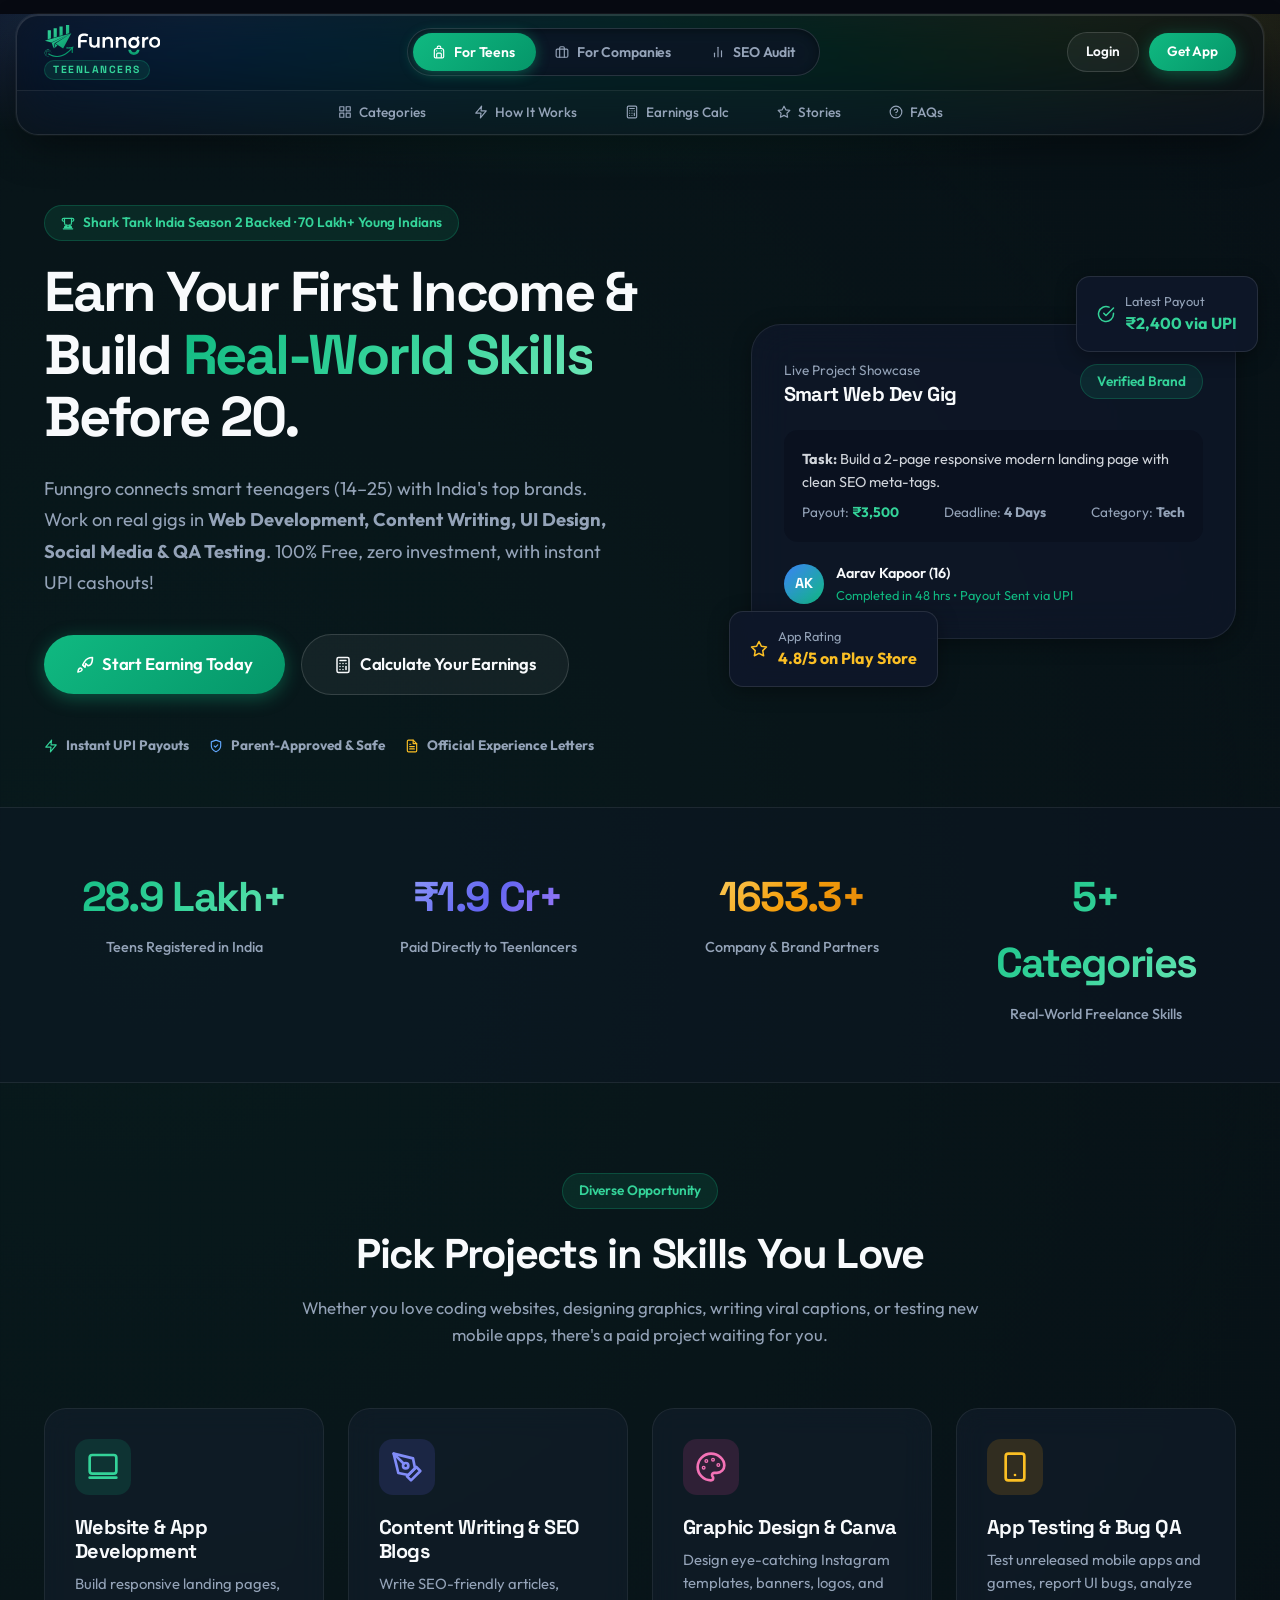
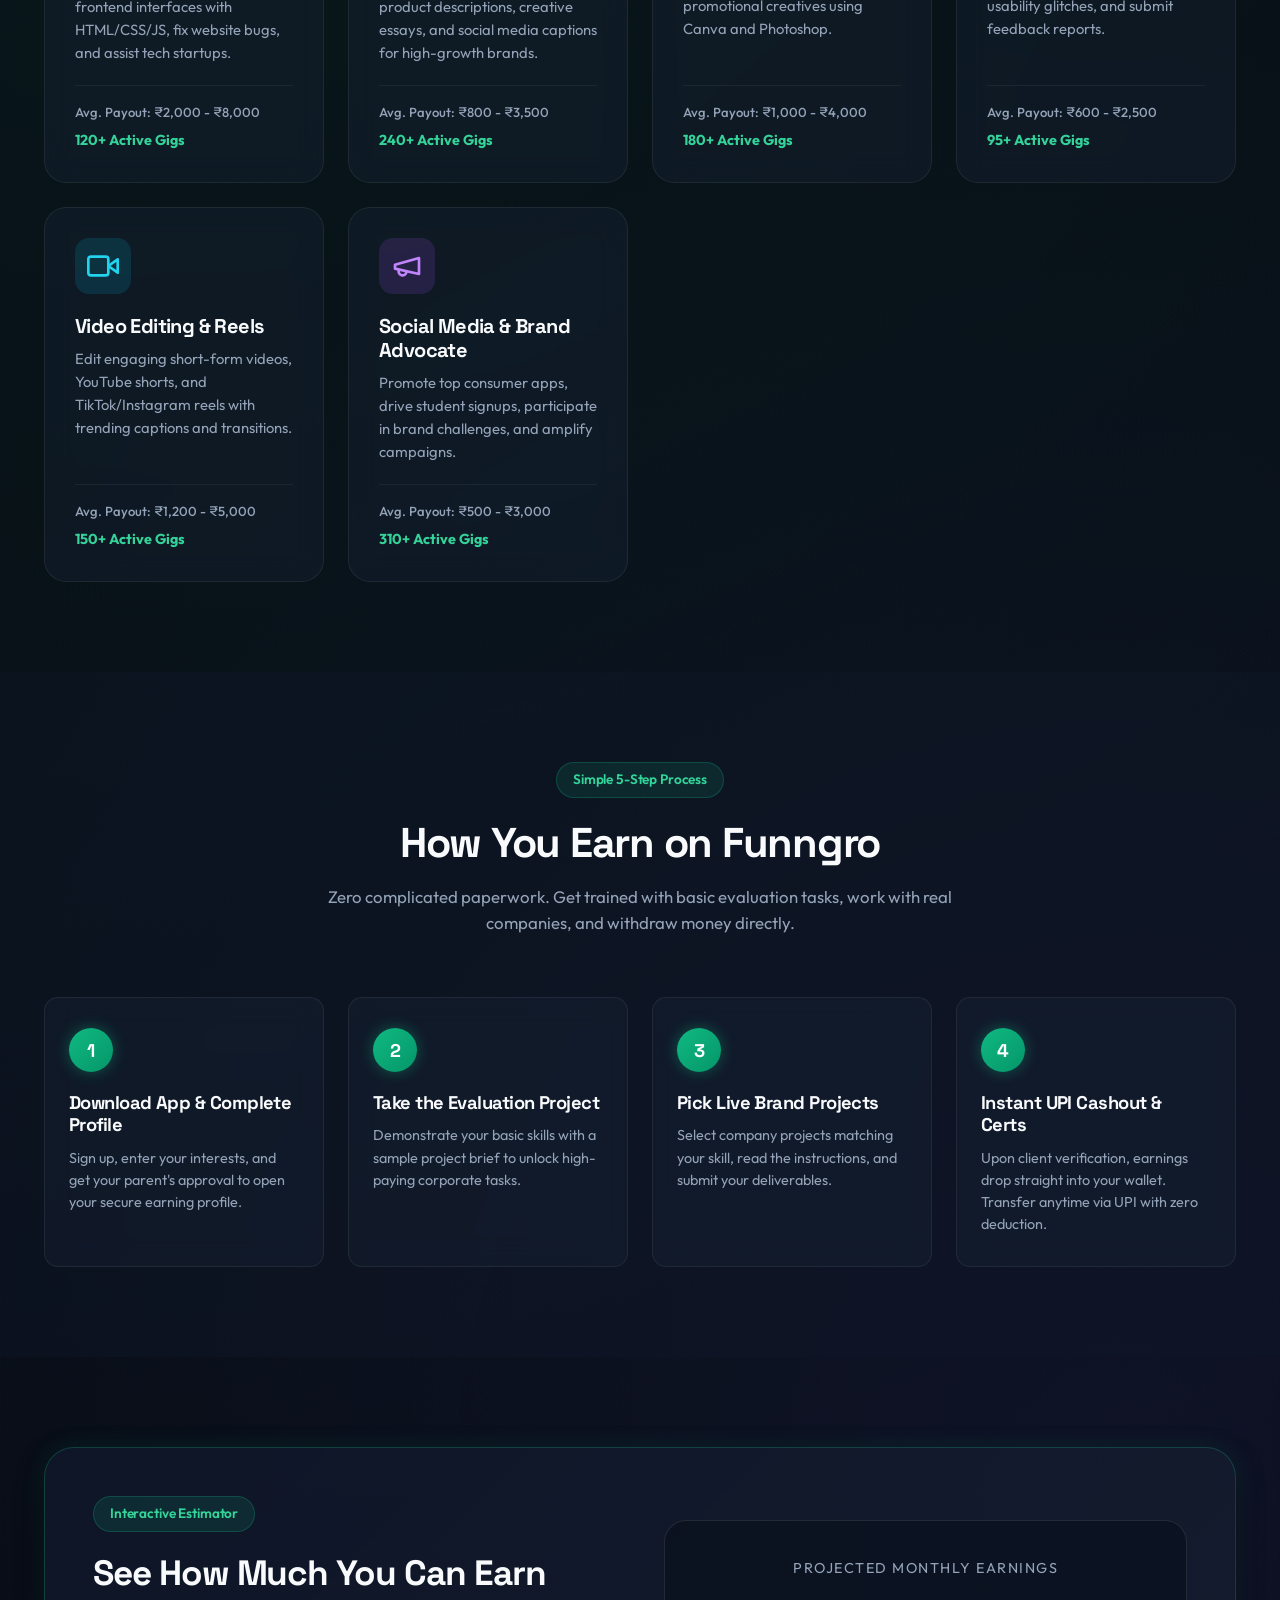
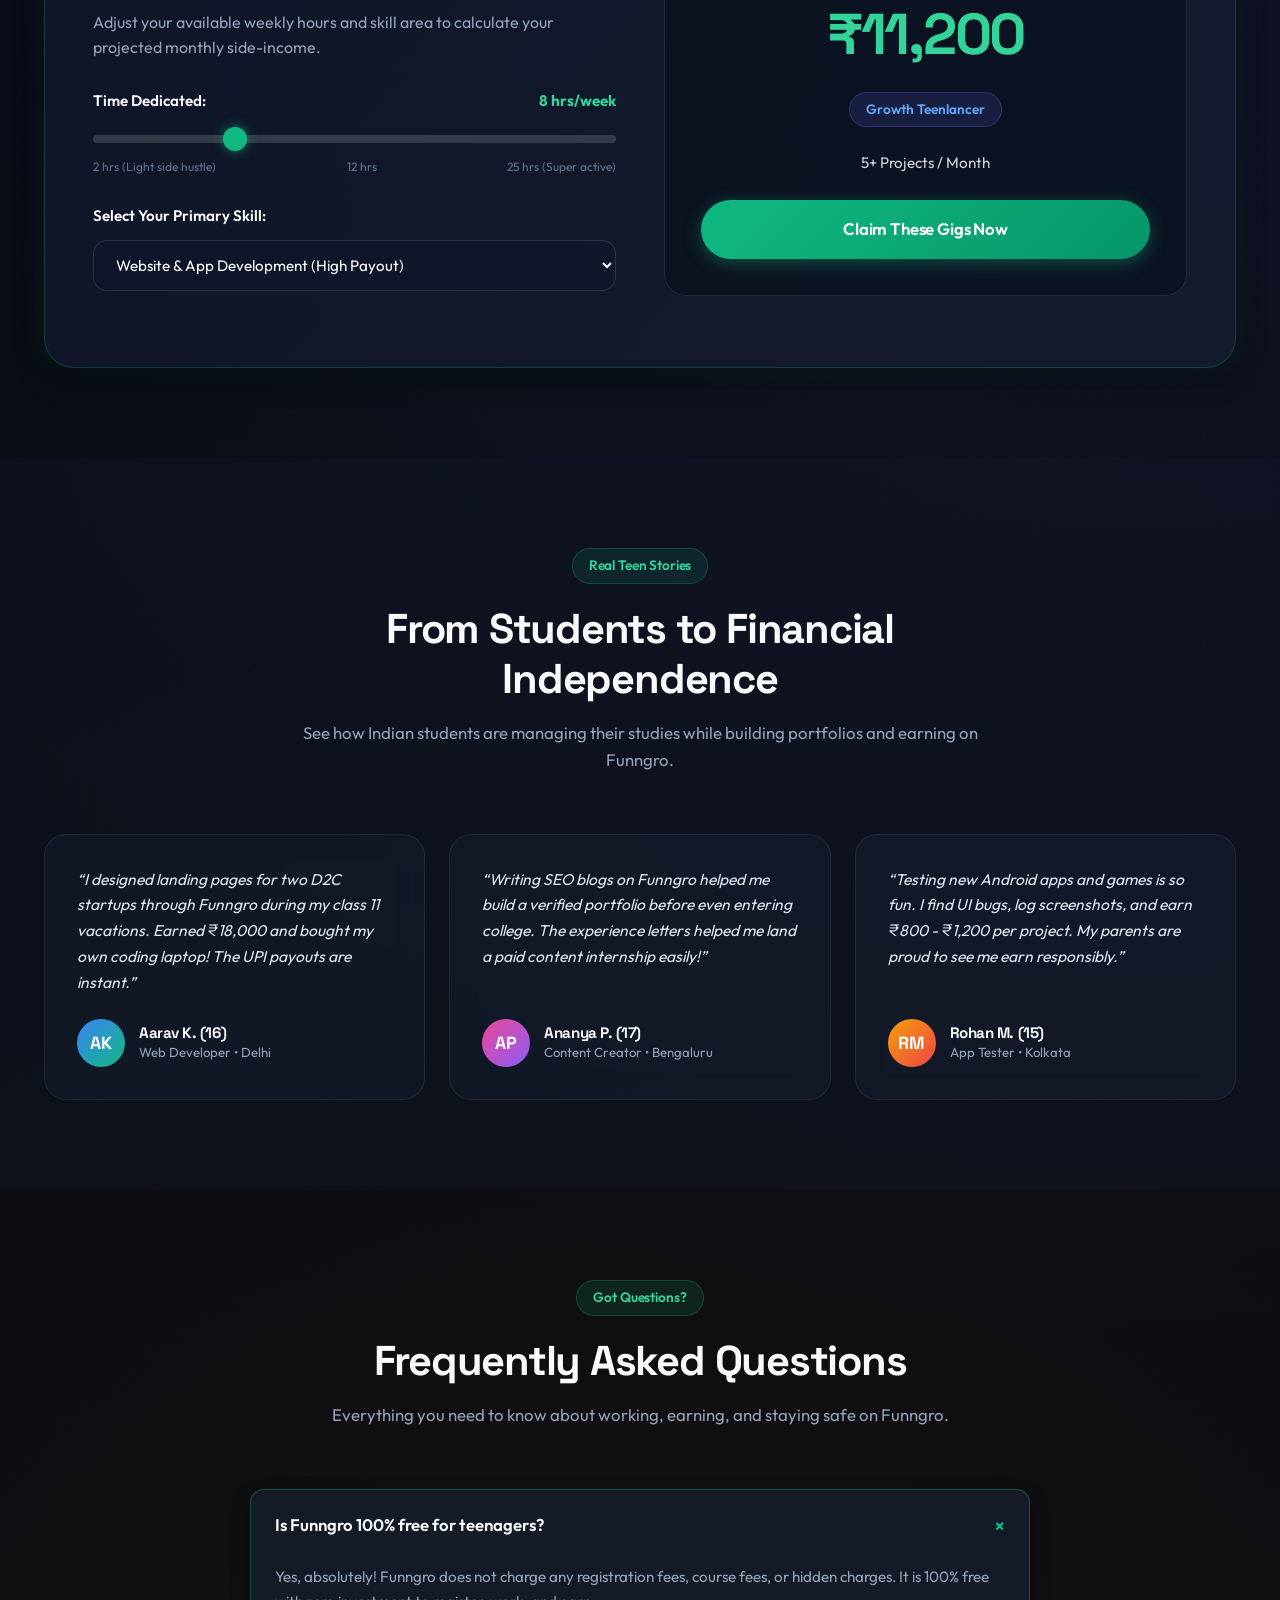
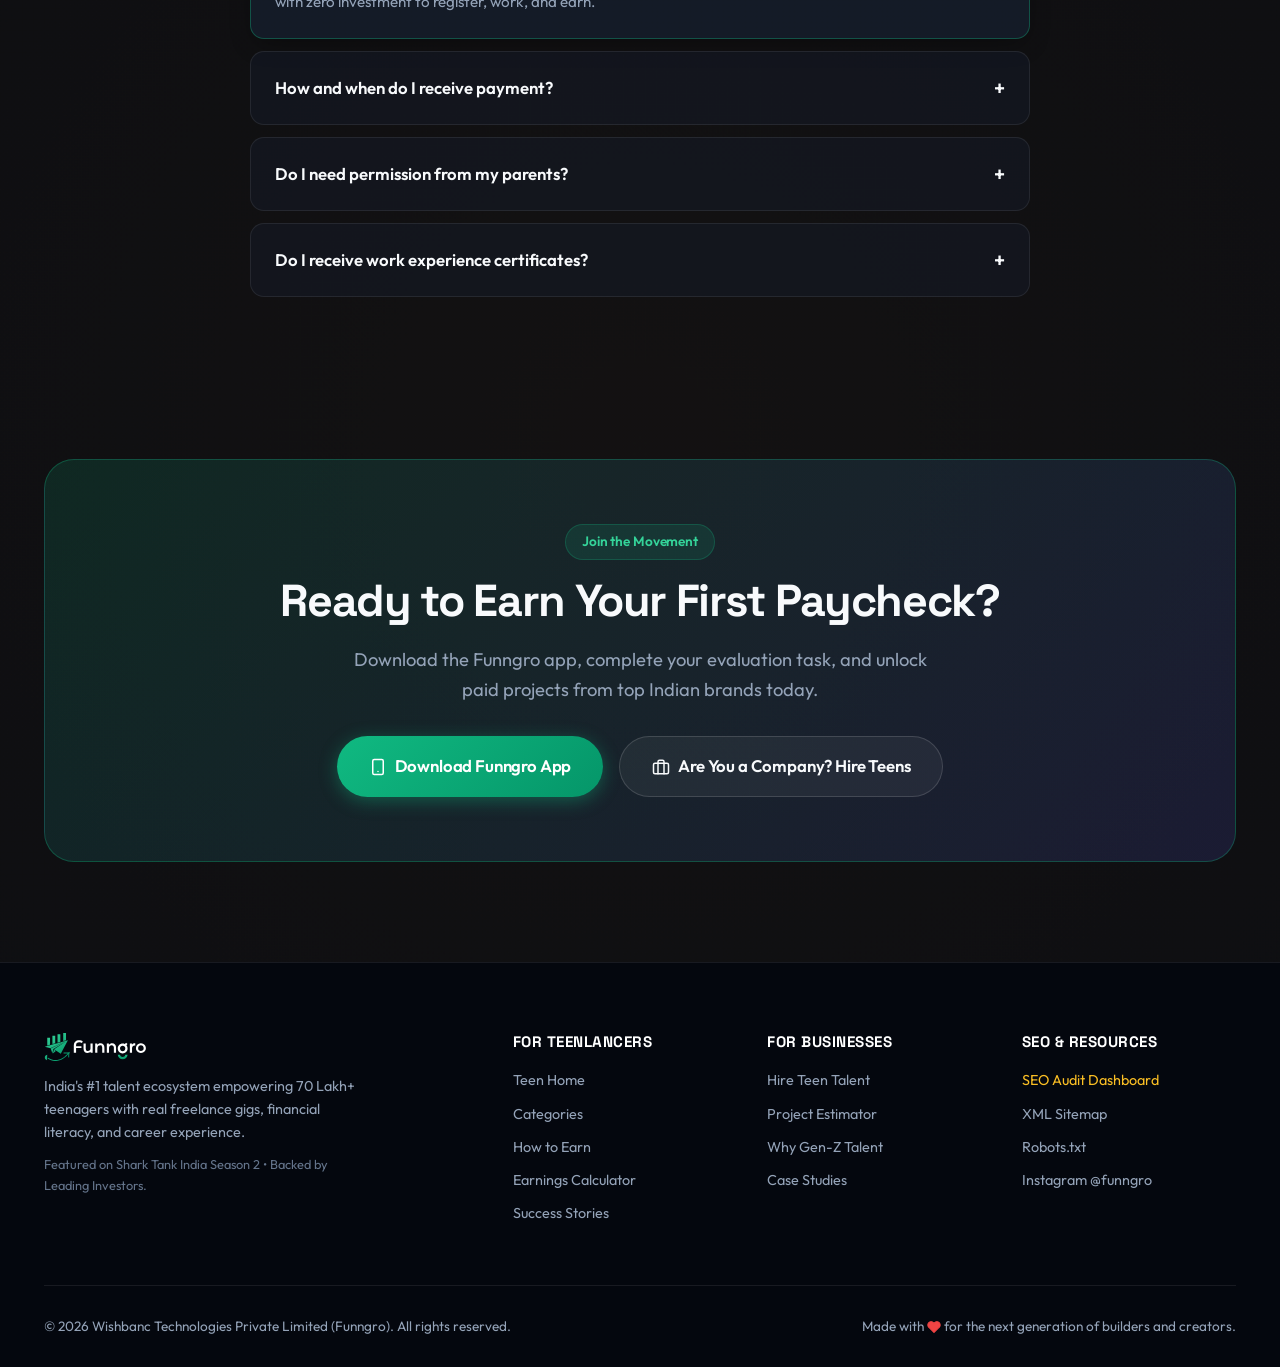
==== commit f1b4a121: "feat: complete website enhancements, official links, engagement tiers, and Wishbanc legal entity" ====
--- a/index.html
+++ b/index.html
@@ -152,8 +152,8 @@
 
       <!-- Action Buttons for Teens -->
       <div class="nav-actions-group">
-        <button class="btn btn-outline btn-sm" data-modal-target="app-modal">Login</button>
-        <button class="btn btn-primary btn-sm" data-modal-target="app-modal">Get App</button>
+        <a href="https://app.funngro.com" target="_blank" rel="noopener" class="btn btn-outline btn-sm">Login</a>
+        <a href="https://play.google.com/store/apps/details?id=com.wishbanc.funngro" target="_blank" rel="noopener" class="btn btn-primary btn-sm">Get App</a>
         <button class="mobile-menu-btn" aria-label="Toggle Mobile Menu">
           <svg class="svg-icon" viewBox="0 0 24 24"><line x1="3" y1="12" x2="21" y2="12"/><line x1="3" y1="6" x2="21" y2="6"/><line x1="3" y1="18" x2="21" y2="18"/></svg>
         </button>
@@ -213,8 +213,8 @@
         <a href="#faqs" class="sub-nav-link">Frequently Asked Questions</a>
       </div>
       <div style="display: flex; gap: 10px; border-top: 1px solid rgba(255,255,255,0.1); padding-top: 14px;">
-        <button class="btn btn-outline btn-sm" style="flex: 1;" data-modal-target="app-modal">Login</button>
-        <button class="btn btn-primary btn-sm" style="flex: 1;" data-modal-target="app-modal">Get App</button>
+        <a href="https://app.funngro.com" target="_blank" rel="noopener" class="btn btn-outline btn-sm" style="flex: 1; text-align: center;">Login</a>
+        <a href="https://play.google.com/store/apps/details?id=com.wishbanc.funngro" target="_blank" rel="noopener" class="btn btn-primary btn-sm" style="flex: 1; text-align: center;">Get App</a>
       </div>
     </div>
   </header>
@@ -236,10 +236,10 @@
           </p>
 
           <div class="hero-cta-group">
-            <button class="btn btn-primary btn-lg" data-modal-target="app-modal">
+            <a href="https://play.google.com/store/apps/details?id=com.wishbanc.funngro" target="_blank" rel="noopener" class="btn btn-primary btn-lg">
               <svg class="svg-icon svg-icon-md" viewBox="0 0 24 24"><path d="M4.5 16.5c-1.5 1.26-2 5-2 5s3.74-.5 5-2c.71-.84.7-2.13-.09-2.91a2.18 2.18 0 0 0-2.91-.09z"/><path d="M12 15l-3-3a22 22 0 0 1 2-3.95A12.88 12.88 0 0 1 22 2c0 2.72-.78 7.5-2.05 9-1 1.2-2.73 1.83-3.95 2l-3-3z"/><path d="M9 12l2 2"/></svg>
               <span>Start Earning Today</span>
-            </button>
+            </a>
             <a href="#calculator" class="btn btn-outline btn-lg">
               <svg class="svg-icon svg-icon-md" viewBox="0 0 24 24"><rect x="4" y="2" width="16" height="20" rx="2"/><line x1="8" y1="6" x2="16" y2="6"/><line x1="16" y1="14" x2="16" y2="18"/><path d="M16 10h.01"/><path d="M12 10h.01"/><path d="M8 10h.01"/><path d="M12 14h.01"/><path d="M8 14h.01"/><path d="M12 18h.01"/><path d="M8 18h.01"/></svg>
               <span>Calculate Your Earnings</span>
@@ -364,8 +364,8 @@
               </p>
             </div>
             <div class="cat-footer">
-              <span>Avg. Payout: ₹2,000 - ₹8,000</span>
-              <span>120+ Active Gigs &rarr;</span>
+              <span class="cat-payout-text">Avg. Payout: ₹2,000 - ₹8,000</span>
+              <span class="cat-gigs-text">120+ Active Gigs</span>
             </div>
           </article>
 
@@ -381,8 +381,8 @@
               </p>
             </div>
             <div class="cat-footer">
-              <span>Avg. Payout: ₹800 - ₹3,500</span>
-              <span>240+ Active Gigs &rarr;</span>
+              <span class="cat-payout-text">Avg. Payout: ₹800 - ₹3,500</span>
+              <span class="cat-gigs-text">240+ Active Gigs</span>
             </div>
           </article>
 
@@ -398,8 +398,8 @@
               </p>
             </div>
             <div class="cat-footer">
-              <span>Avg. Payout: ₹1,000 - ₹4,000</span>
-              <span>180+ Active Gigs &rarr;</span>
+              <span class="cat-payout-text">Avg. Payout: ₹1,000 - ₹4,000</span>
+              <span class="cat-gigs-text">180+ Active Gigs</span>
             </div>
           </article>
 
@@ -415,8 +415,8 @@
               </p>
             </div>
             <div class="cat-footer">
-              <span>Avg. Payout: ₹600 - ₹2,500</span>
-              <span>95+ Active Gigs &rarr;</span>
+              <span class="cat-payout-text">Avg. Payout: ₹600 - ₹2,500</span>
+              <span class="cat-gigs-text">95+ Active Gigs</span>
             </div>
           </article>
 
@@ -432,8 +432,8 @@
               </p>
             </div>
             <div class="cat-footer">
-              <span>Avg. Payout: ₹1,200 - ₹5,000</span>
-              <span>150+ Active Gigs &rarr;</span>
+              <span class="cat-payout-text">Avg. Payout: ₹1,200 - ₹5,000</span>
+              <span class="cat-gigs-text">150+ Active Gigs</span>
             </div>
           </article>
 
@@ -449,8 +449,8 @@
               </p>
             </div>
             <div class="cat-footer">
-              <span>Avg. Payout: ₹500 - ₹3,000</span>
-              <span>310+ Active Gigs &rarr;</span>
+              <span class="cat-payout-text">Avg. Payout: ₹500 - ₹3,000</span>
+              <span class="cat-gigs-text">310+ Active Gigs</span>
             </div>
           </article>
         </div>
@@ -674,13 +674,13 @@
             Download the Funngro app, complete your evaluation task, and unlock paid projects from top Indian brands today.
           </p>
           <div style="display: flex; gap: 16px; justify-content: center; flex-wrap: wrap;">
-            <button class="btn btn-primary btn-lg" data-modal-target="app-modal">
+            <a href="https://play.google.com/store/apps/details?id=com.wishbanc.funngro" target="_blank" rel="noopener" class="btn btn-primary btn-lg">
               <svg class="svg-icon svg-icon-md" viewBox="0 0 24 24"><rect x="5" y="2" width="14" height="20" rx="2" ry="2"/><line x1="12" y1="18" x2="12.01" y2="18"/></svg>
               <span>Download Funngro App</span>
-            </button>
+            </a>
             <a href="company.html" class="btn btn-outline btn-lg">
               <svg class="svg-icon svg-icon-md" viewBox="0 0 24 24"><rect x="2" y="7" width="20" height="14" rx="2" ry="2"/><path d="M16 21V5a2 2 0 0 0-2-2h-4a2 2 0 0 0-2 2v16"/></svg>
-              <span>Are You a Company? Hire Teens &rarr;</span>
+              <span>Are You a Company? Hire Teens</span>
             </a>
           </div>
         </div>
@@ -748,7 +748,7 @@
 
       <div class="footer-bottom">
         <div>
-          &copy; 2026 Funngro Technologies Pvt. Ltd. All rights reserved.
+          &copy; 2026 Wishbanc Technologies Private Limited (Funngro). All rights reserved.
         </div>
         <div>
           Made with <svg class="svg-icon svg-icon-sm" style="display:inline-block; vertical-align:middle; color:#ef4444; fill:#ef4444;" viewBox="0 0 24 24"><path d="M20.84 4.61a5.5 5.5 0 0 0-7.78 0L12 5.67l-1.06-1.06a5.5 5.5 0 0 0-7.78 7.78l1.06 1.06L12 21.23l7.78-7.78 1.06-1.06a5.5 5.5 0 0 0 0-7.78z"/></svg> for the next generation of builders and creators.
@@ -780,7 +780,7 @@
       </div>
 
       <div style="display: flex; flex-direction: column; gap: 14px;">
-        <a href="https://play.google.com/store/apps/details?id=com.funngro" target="_blank" rel="noopener" class="btn btn-outline" style="justify-content: flex-start; padding: 14px 20px;">
+        <a href="https://play.google.com/store/apps/details?id=com.wishbanc.funngro" target="_blank" rel="noopener" class="btn btn-outline" style="justify-content: flex-start; padding: 14px 20px;">
           <!-- Google Play Vector SVG -->
           <svg style="width: 28px; height: 28px; flex-shrink: 0;" viewBox="0 0 24 24">
             <path fill="#4285F4" d="M3.6 1.8L13.8 12 3.6 22.2c-.4-.4-.6-1-.6-1.7V3.5c0-.7.2-1.3.6-1.7z"/>
--- a/assets/css/style.css
+++ b/assets/css/style.css
@@ -57,6 +57,7 @@
   background-color: var(--color-dark-bg);
   color: var(--color-text-main);
   scroll-behavior: smooth;
+  scroll-padding-top: 145px;
   -webkit-font-smoothing: antialiased;
   -moz-osx-font-smoothing: grayscale;
 }
@@ -64,11 +65,27 @@
 body {
   min-height: 100vh;
   line-height: 1.6;
-  overflow-x: hidden;
+  overflow-x: clip;
+  position: relative;
   background: radial-gradient(circle at 12% 15%, rgba(16, 185, 129, 0.09) 0%, transparent 45%),
               radial-gradient(circle at 88% 50%, rgba(99, 102, 241, 0.09) 0%, transparent 45%),
               radial-gradient(circle at 50% 85%, rgba(245, 158, 11, 0.05) 0%, transparent 40%),
               var(--color-dark-bg);
+}
+
+/* Ambient Top Glow to eliminate any dark void above the floating navbar */
+body::before {
+  content: '';
+  position: absolute;
+  top: 0;
+  left: 0;
+  right: 0;
+  height: 440px;
+  background: radial-gradient(ellipse 70% 220px at 50% 0%, rgba(16, 185, 129, 0.22), transparent 75%),
+              radial-gradient(ellipse 55% 180px at 15% 0%, rgba(99, 102, 241, 0.2), transparent 70%),
+              radial-gradient(ellipse 55% 180px at 85% 0%, rgba(245, 158, 11, 0.15), transparent 70%);
+  pointer-events: none;
+  z-index: 0;
 }
 
 /* Typography */
@@ -240,25 +257,42 @@
 }
 
 /* ==========================================================================
-   NAVIGATION BAR & SLIDING SEGMENTED CONTROLS
+   NAVIGATION BAR & SLIDING SEGMENTED CONTROLS (FLOATING & TRANSPARENT)
    ========================================================================== */
 .site-header {
   position: sticky;
-  top: 0;
-  z-index: 100;
-  background: rgba(7, 10, 18, 0.94);
-  backdrop-filter: blur(20px);
-  -webkit-backdrop-filter: blur(20px);
-  border-bottom: 1px solid var(--color-dark-border);
-  transition: all var(--transition-normal);
+  top: 14px;
+  z-index: 1000;
+  max-width: 1320px;
+  width: calc(100% - 32px);
+  margin: 14px auto 0 auto;
+  background: rgba(9, 14, 26, 0.52);
+  backdrop-filter: blur(24px) saturate(190%);
+  -webkit-backdrop-filter: blur(24px) saturate(190%);
+  border: 1px solid rgba(255, 255, 255, 0.12);
+  border-radius: 22px;
+  box-shadow: 0 16px 40px -10px rgba(0, 0, 0, 0.5), 
+              0 0 0 1px rgba(255, 255, 255, 0.05),
+              inset 0 1px 0 rgba(255, 255, 255, 0.12);
+  transition: background 0.3s ease, border-color 0.3s ease, box-shadow 0.3s ease, transform 0.3s ease;
+}
+
+.site-header.scrolled {
+  background: rgba(8, 12, 22, 0.78);
+  border-color: rgba(255, 255, 255, 0.18);
+  box-shadow: 0 20px 48px -8px rgba(0, 0, 0, 0.7), 
+              0 0 0 1px rgba(255, 255, 255, 0.08),
+              inset 0 1px 0 rgba(255, 255, 255, 0.15);
 }
 
 .nav-top-row {
   display: flex;
   align-items: center;
   justify-content: space-between;
-  padding: 12px 0;
+  padding: 10px 24px;
   gap: 20px;
+  border-top-left-radius: 21px;
+  border-top-right-radius: 21px;
 }
 
 /* Official Funngro Logo Styles */
@@ -317,11 +351,13 @@
   position: relative;
   display: flex;
   align-items: center;
-  background: rgba(15, 23, 42, 0.85);
-  border: 1px solid rgba(255, 255, 255, 0.1);
+  background: rgba(15, 23, 42, 0.55);
+  backdrop-filter: blur(14px);
+  -webkit-backdrop-filter: blur(14px);
+  border: 1px solid rgba(255, 255, 255, 0.12);
   border-radius: var(--radius-full);
   padding: 4px;
-  box-shadow: inset 0 2px 8px rgba(0, 0, 0, 0.5);
+  box-shadow: inset 0 2px 8px rgba(0, 0, 0, 0.4);
 }
 
 .slider-tab-btn {
@@ -333,7 +369,7 @@
   letter-spacing: -0.01em;
   color: var(--color-text-muted);
   border-radius: var(--radius-full);
-  transition: color 0.25s ease;
+  transition: color 0.25s ease, background 0.25s ease;
   cursor: pointer;
   text-decoration: none;
   display: flex;
@@ -342,8 +378,9 @@
   white-space: nowrap;
 }
 
-.slider-tab-btn:hover {
+.slider-tab-btn:hover:not(.active) {
   color: #ffffff;
+  background: rgba(255, 255, 255, 0.08);
 }
 
 .slider-tab-btn.active {
@@ -398,9 +435,11 @@
 
 /* Sub-Navbar Row (Contextual Nav Links) */
 .sub-navbar {
-  border-top: 1px solid rgba(255, 255, 255, 0.06);
-  background: rgba(7, 10, 18, 0.6);
-  padding: 8px 0;
+  border-top: 1px solid rgba(255, 255, 255, 0.07);
+  background: rgba(255, 255, 255, 0.02);
+  padding: 6px 16px;
+  border-bottom-left-radius: 21px;
+  border-bottom-right-radius: 21px;
 }
 
 .sub-nav-links {
@@ -442,21 +481,23 @@
   font-weight: 600;
 }
 
-/* Mobile Drawer */
+/* Mobile Drawer (Floating Glass Style) */
 .mobile-drawer {
   display: none;
   position: absolute;
-  top: 100%;
+  top: calc(100% + 10px);
   left: 0;
   width: 100%;
-  background: rgba(7, 10, 18, 0.98);
-  backdrop-filter: blur(25px);
-  border-bottom: 1px solid var(--color-dark-border);
-  padding: 24px;
-  box-shadow: 0 20px 40px rgba(0, 0, 0, 0.7);
+  background: rgba(10, 15, 28, 0.94);
+  backdrop-filter: blur(28px);
+  -webkit-backdrop-filter: blur(28px);
+  border: 1px solid rgba(255, 255, 255, 0.12);
+  border-radius: 20px;
+  padding: 22px;
+  box-shadow: 0 24px 50px rgba(0, 0, 0, 0.8), 0 0 0 1px rgba(255, 255, 255, 0.05);
   flex-direction: column;
-  gap: 20px;
-  z-index: 99;
+  gap: 18px;
+  z-index: 999;
 }
 
 .mobile-drawer.open {
@@ -557,14 +598,14 @@
 }
 
 .float-top-right {
-  top: -20px;
-  right: -10px;
+  top: -48px;
+  right: -22px;
   animation-delay: 0s;
 }
 
 .float-bottom-left {
-  bottom: -20px;
-  left: -10px;
+  bottom: -48px;
+  left: -22px;
   animation-delay: 2s;
 }
 
@@ -676,13 +717,26 @@
 
 .cat-footer {
   display: flex;
-  align-items: center;
-  justify-content: space-between;
+  flex-direction: column;
+  align-items: flex-start;
+  gap: 6px;
   padding-top: 16px;
   border-top: 1px solid rgba(255, 255, 255, 0.06);
   font-size: 0.85rem;
   font-weight: 600;
   color: var(--color-primary-light);
+}
+
+.cat-payout-text {
+  font-size: 0.82rem;
+  font-weight: 500;
+  color: var(--color-text-muted);
+}
+
+.cat-gigs-text {
+  font-size: 0.9rem;
+  font-weight: 700;
+  color: #34d399;
 }
 
 /* Steps / How It Works */
@@ -907,11 +961,18 @@
 }
 
 .faq-item {
-  border-bottom: 1px solid var(--color-dark-border);
+  border: 1px solid rgba(255, 255, 255, 0.08);
   margin-bottom: 12px;
   border-radius: var(--radius-md);
   overflow: hidden;
   background: rgba(24, 34, 52, 0.35);
+  transition: background 0.35s ease, border-color 0.35s ease, box-shadow 0.35s ease;
+}
+
+.faq-item.active {
+  background: rgba(24, 34, 52, 0.65);
+  border-color: rgba(16, 185, 129, 0.35);
+  box-shadow: 0 8px 24px -6px rgba(0, 0, 0, 0.4);
 }
 
 .faq-question {
@@ -936,7 +997,8 @@
 
 .faq-icon {
   font-size: 1.25rem;
-  transition: transform var(--transition-normal);
+  transition: transform 0.4s cubic-bezier(0.16, 1, 0.3, 1), color 0.3s ease;
+  flex-shrink: 0;
 }
 
 .faq-item.active .faq-icon {
@@ -946,16 +1008,19 @@
 
 .faq-answer {
   max-height: 0;
+  opacity: 0;
   overflow: hidden;
-  transition: max-height var(--transition-slow);
+  transition: max-height 0.45s cubic-bezier(0.16, 1, 0.3, 1), opacity 0.35s ease, padding 0.35s ease;
   padding: 0 24px;
   color: var(--color-text-muted);
   font-size: 0.95rem;
-  line-height: 1.6;
+  line-height: 1.65;
 }
 
 .faq-item.active .faq-answer {
-  max-height: 300px;
+  max-height: 350px;
+  opacity: 1;
+  padding-top: 2px;
   padding-bottom: 24px;
 }
 
@@ -1123,6 +1188,26 @@
 }
 
 @media (max-width: 860px) {
+  .site-header {
+    top: 8px;
+    width: calc(100% - 16px);
+    margin: 8px auto 0 auto;
+    border-radius: 16px;
+  }
+  .nav-top-row {
+    padding: 8px 16px;
+    border-top-left-radius: 15px;
+    border-top-right-radius: 15px;
+  }
+  .sub-navbar {
+    border-bottom-left-radius: 15px;
+    border-bottom-right-radius: 15px;
+    padding: 6px 10px;
+  }
+  .mobile-drawer {
+    border-radius: 16px;
+    top: calc(100% + 8px);
+  }
   .slider-nav-container {
     display: none;
   }
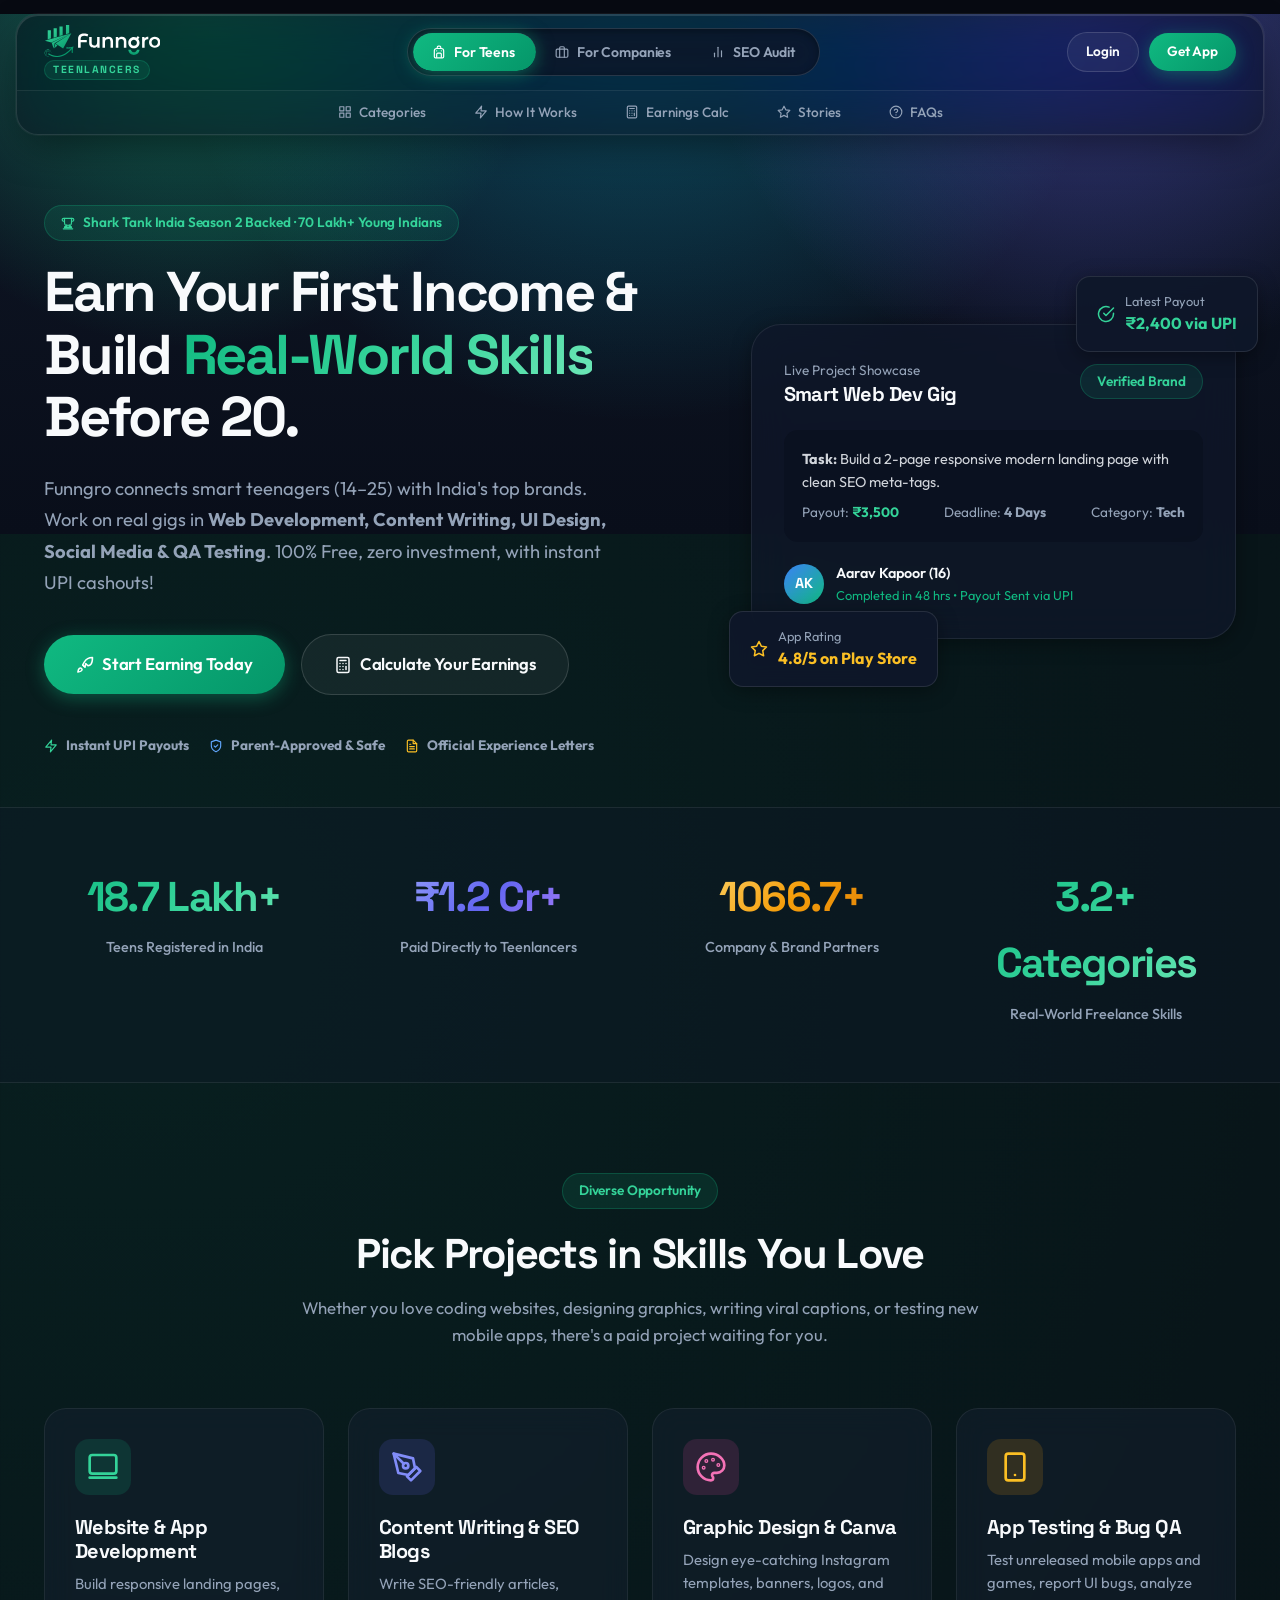
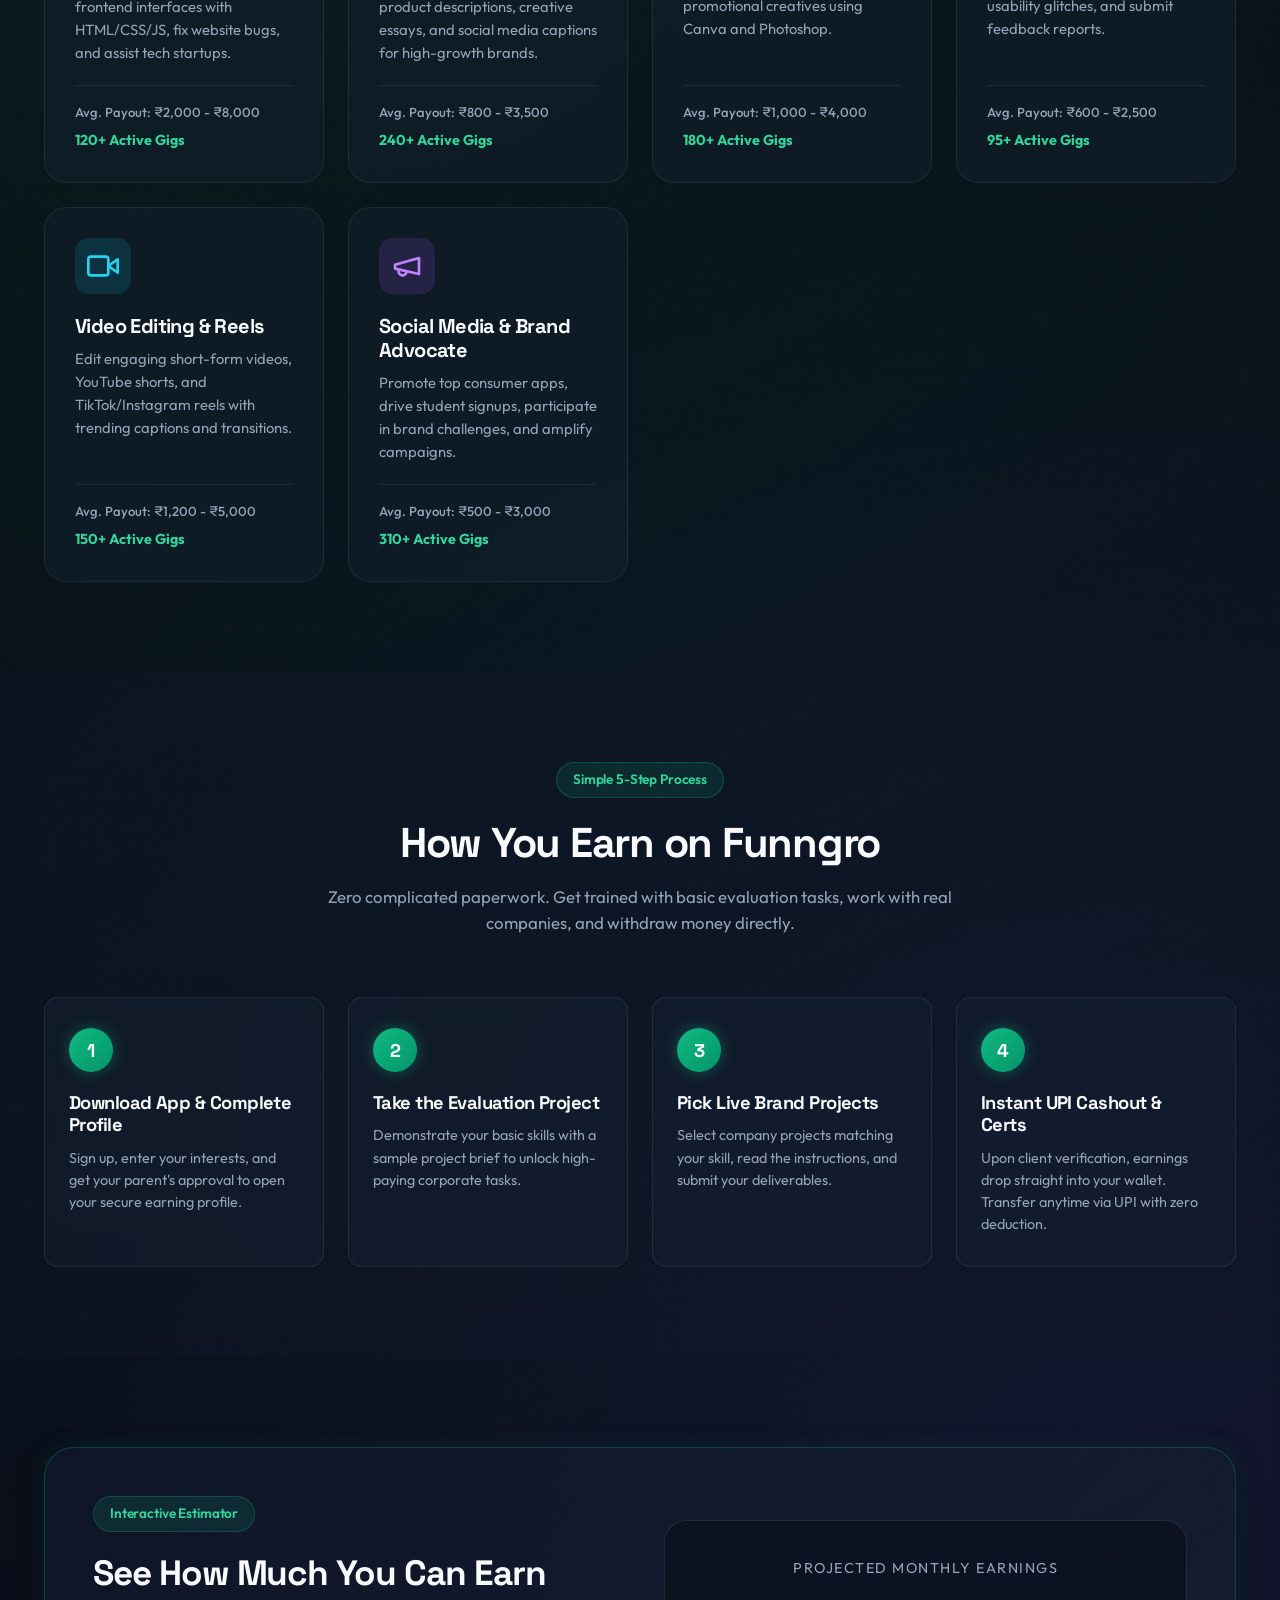
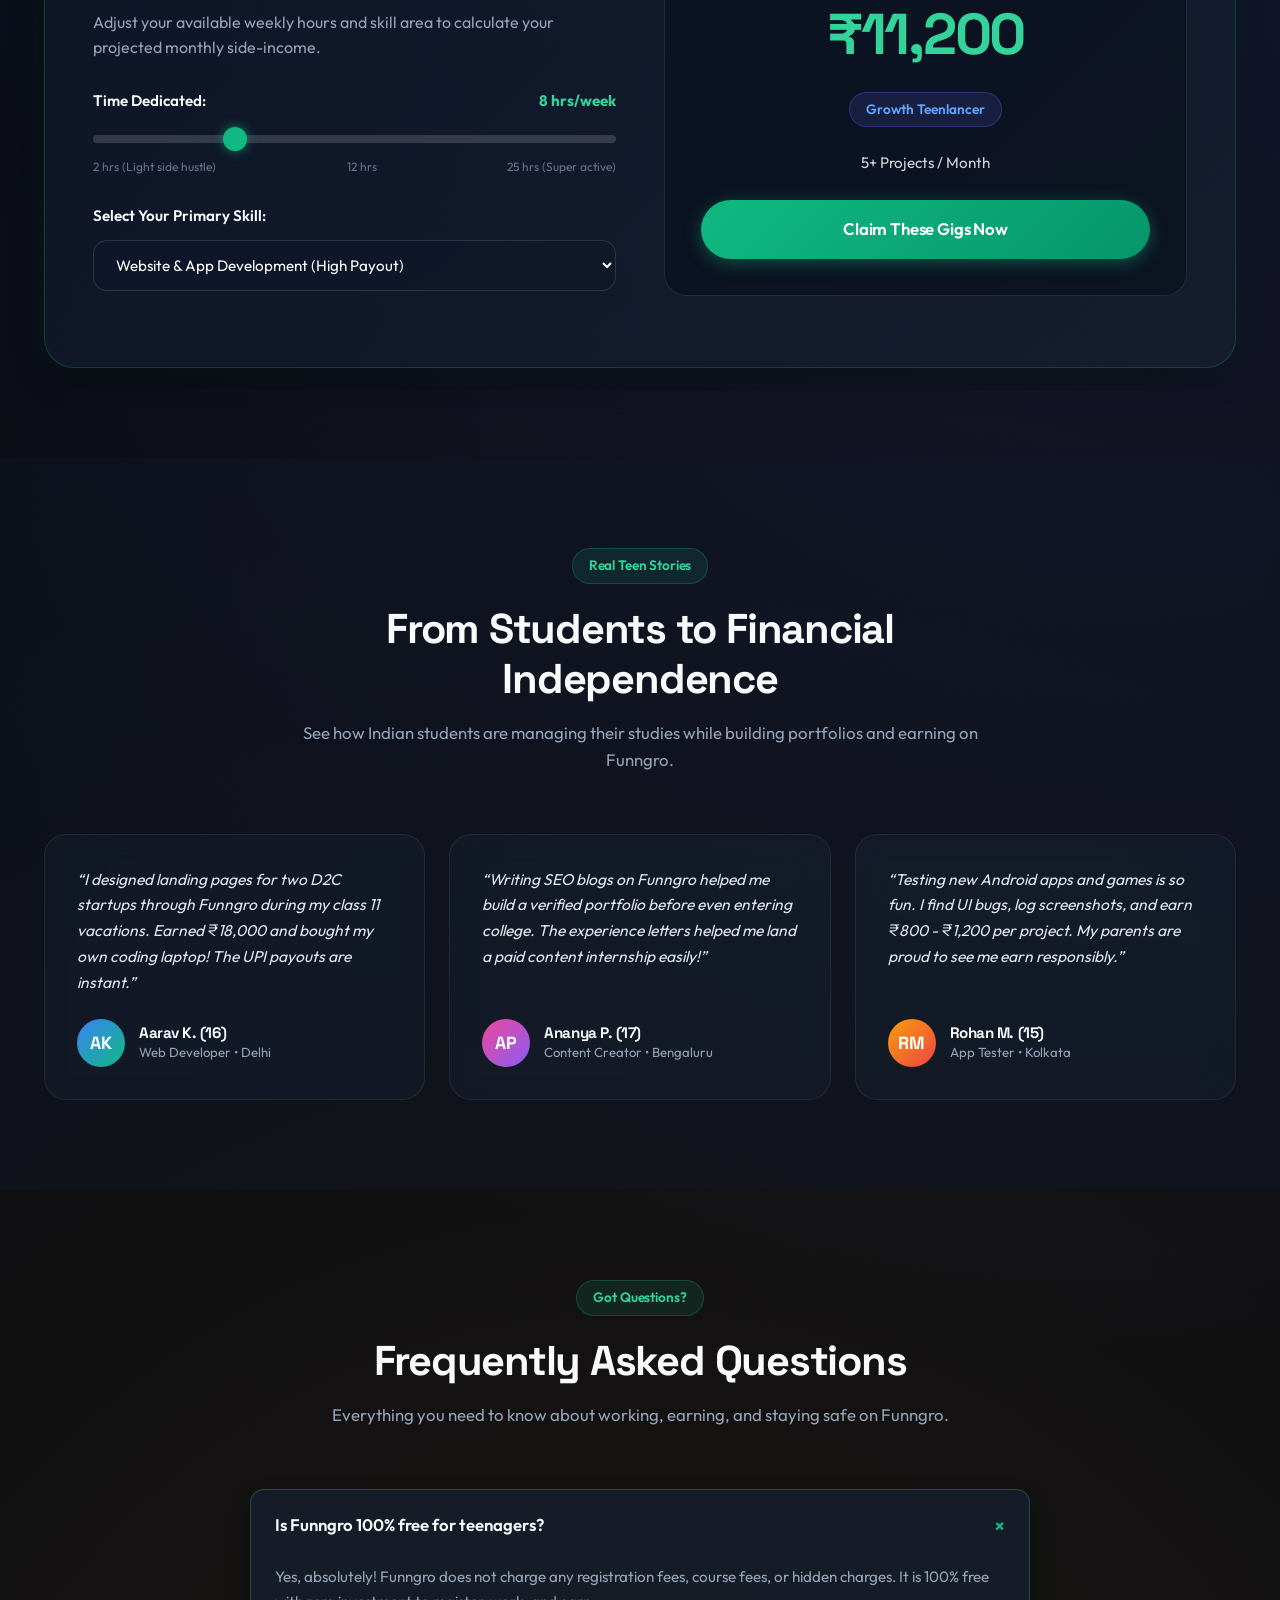
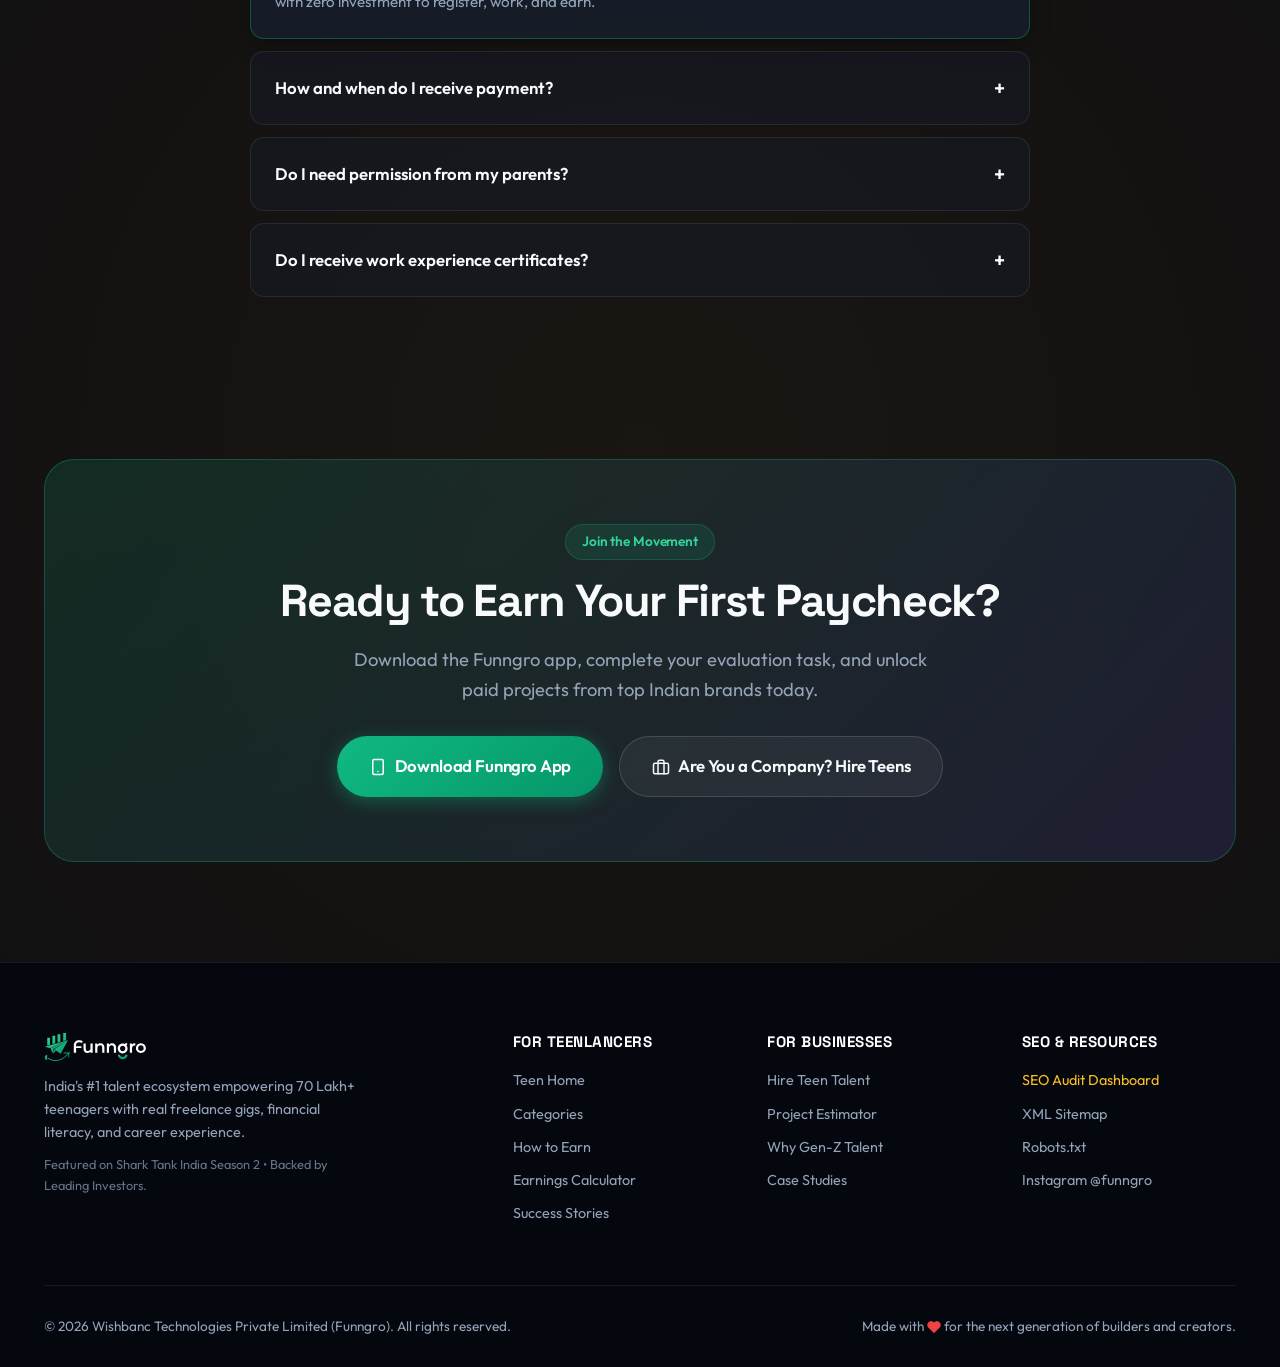
==== commit 6fdfd731: "fix: seamless top ambient glow, silky smooth segmented slider transition, and card-by-card A4 PDF pa" ====
--- a/index.html
+++ b/index.html
@@ -40,7 +40,7 @@
   <link href="https://fonts.googleapis.com/css2?family=Outfit:wght@300;400;500;600;700;800;900&family=Plus+Jakarta+Sans:wght@400;500;600;700;800&family=Space+Grotesk:wght@500;600;700;800&display=swap" rel="stylesheet">
 
   <!-- Core Stylesheet -->
-  <link rel="stylesheet" href="assets/css/style.css">
+  <link rel="stylesheet" href="assets/css/style.css?v=2.2">
 
   <!-- Schema.org JSON-LD Structured Data for SEO Rich Snippets -->
   <script type="application/ld+json">
@@ -102,6 +102,8 @@
   </script>
 </head>
 <body>
+  <!-- Ambient Top Glowing Mesh (Zero Black Gap Behind Floating Navbar) -->
+  <div class="site-top-ambient" aria-hidden="true"></div>
 
   <!-- Navigation Header with Segmented Slider & Sub-Navbar -->
   <header class="site-header" role="banner">
@@ -135,7 +137,11 @@
 
       <!-- 3-Way Segmented Slider Control -->
       <nav class="slider-nav-container" aria-label="Portal Navigation">
-        <div class="slider-indicator indicator-teen"></div>
+        <div class="slider-indicator indicator-teen">
+          <span class="indicator-bg indicator-bg-teen"></span>
+          <span class="indicator-bg indicator-bg-business"></span>
+          <span class="indicator-bg indicator-bg-audit"></span>
+        </div>
         <a href="teen.html" class="slider-tab-btn active" data-target="teen" aria-current="page">
           <svg class="svg-icon svg-icon-sm" viewBox="0 0 24 24"><path d="M4 10a4 4 0 0 1 4-4h8a4 4 0 0 1 4 4v10a2 2 0 0 1-2 2H6a2 2 0 0 1-2-2V10z"/><path d="M9 6V4a2 2 0 0 1 2-2h2a2 2 0 0 1 2 2v2"/><path d="M8 21v-5a2 2 0 0 1 2-2h4a2 2 0 0 1 2 2v5"/><line x1="8" y1="10" x2="8.01" y2="10"/><line x1="16" y1="10" x2="16.01" y2="10"/></svg>
           <span>For Teens</span>
@@ -813,6 +819,6 @@
   </div>
 
   <!-- JavaScript -->
-  <script src="assets/js/main.js"></script>
+  <script src="assets/js/main.js?v=2.2"></script>
 </body>
 </html>
--- a/assets/css/style.css
+++ b/assets/css/style.css
@@ -67,23 +67,30 @@
   line-height: 1.6;
   overflow-x: clip;
   position: relative;
-  background: radial-gradient(circle at 12% 15%, rgba(16, 185, 129, 0.09) 0%, transparent 45%),
-              radial-gradient(circle at 88% 50%, rgba(99, 102, 241, 0.09) 0%, transparent 45%),
-              radial-gradient(circle at 50% 85%, rgba(245, 158, 11, 0.05) 0%, transparent 40%),
-              var(--color-dark-bg);
-}
-
-/* Ambient Top Glow to eliminate any dark void above the floating navbar */
+  background-color: var(--color-dark-bg);
+  background-image: 
+    radial-gradient(circle 500px at 15% 0%, rgba(16, 185, 129, 0.4) 0%, transparent 70%),
+    radial-gradient(circle 540px at 85% 0%, rgba(99, 102, 241, 0.38) 0%, transparent 70%),
+    radial-gradient(circle 600px at 50% -40px, rgba(6, 182, 212, 0.32) 0%, transparent 75%),
+    radial-gradient(circle at 12% 15%, rgba(16, 185, 129, 0.12) 0%, transparent 45%),
+    radial-gradient(circle at 88% 50%, rgba(99, 102, 241, 0.12) 0%, transparent 45%),
+    radial-gradient(circle at 50% 85%, rgba(245, 158, 11, 0.08) 0%, transparent 40%);
+}
+
+/* Ambient Top Hero Aura across entire viewport width - eliminates dark void above floating navbar */
+.site-top-ambient,
 body::before {
   content: '';
   position: absolute;
   top: 0;
   left: 0;
   right: 0;
-  height: 440px;
-  background: radial-gradient(ellipse 70% 220px at 50% 0%, rgba(16, 185, 129, 0.22), transparent 75%),
-              radial-gradient(ellipse 55% 180px at 15% 0%, rgba(99, 102, 241, 0.2), transparent 70%),
-              radial-gradient(ellipse 55% 180px at 85% 0%, rgba(245, 158, 11, 0.15), transparent 70%);
+  height: 520px;
+  background: 
+    radial-gradient(circle 520px at 15% -20px, rgba(16, 185, 129, 0.48) 0%, transparent 68%),
+    radial-gradient(circle 560px at 85% -30px, rgba(99, 102, 241, 0.45) 0%, transparent 70%),
+    radial-gradient(circle 650px at 50% -80px, rgba(6, 182, 212, 0.38) 0%, transparent 75%),
+    linear-gradient(180deg, rgba(17, 24, 39, 0.96) 0%, rgba(12, 18, 32, 0.88) 50%, rgba(9, 14, 26, 0.98) 100%);
   pointer-events: none;
   z-index: 0;
 }
@@ -369,13 +376,14 @@
   letter-spacing: -0.01em;
   color: var(--color-text-muted);
   border-radius: var(--radius-full);
-  transition: color 0.25s ease, background 0.25s ease;
+  transition: color 0.3s cubic-bezier(0.22, 1, 0.36, 1), background 0.25s ease, transform 0.15s ease;
   cursor: pointer;
   text-decoration: none;
   display: flex;
   align-items: center;
   gap: 8px;
   white-space: nowrap;
+  user-select: none;
 }
 
 .slider-tab-btn:hover:not(.active) {
@@ -383,35 +391,76 @@
   background: rgba(255, 255, 255, 0.08);
 }
 
+.slider-tab-btn:active {
+  transform: scale(0.97);
+}
+
 .slider-tab-btn.active {
   color: #ffffff;
 }
 
-/* Sliding active pill indicator */
+/* Sliding active pill indicator with ultra-smooth 60fps layered cross-fade */
 .slider-indicator {
   position: absolute;
   top: 4px;
   bottom: 4px;
   left: 4px;
   border-radius: var(--radius-full);
-  transition: transform 0.35s cubic-bezier(0.16, 1, 0.3, 1), width 0.35s cubic-bezier(0.16, 1, 0.3, 1), background 0.3s ease;
+  overflow: hidden;
   z-index: 1;
   pointer-events: none;
-}
-
-.indicator-teen {
+  will-change: transform, width, box-shadow;
+  transition: transform 0.42s cubic-bezier(0.22, 1, 0.36, 1),
+              width 0.42s cubic-bezier(0.22, 1, 0.36, 1),
+              box-shadow 0.4s ease;
+}
+
+.slider-indicator.no-transition {
+  transition: none !important;
+}
+
+/* Color layers for seamless interpolation without gradient snapping */
+.indicator-bg {
+  position: absolute;
+  inset: 0;
+  border-radius: inherit;
+  opacity: 0;
+  transition: opacity 0.38s cubic-bezier(0.22, 1, 0.36, 1);
+  will-change: opacity;
+}
+
+.indicator-bg-teen {
   background: linear-gradient(135deg, #10b981 0%, #059669 100%);
-  box-shadow: 0 2px 14px rgba(16, 185, 129, 0.45);
-}
-
-.indicator-business {
+}
+
+.indicator-bg-business {
   background: linear-gradient(135deg, #6366f1 0%, #4f46e5 100%);
-  box-shadow: 0 2px 14px rgba(99, 102, 241, 0.45);
-}
-
-.indicator-audit {
+}
+
+.indicator-bg-audit {
   background: linear-gradient(135deg, #f59e0b 0%, #d97706 100%);
-  box-shadow: 0 2px 14px rgba(245, 158, 11, 0.45);
+}
+
+/* Active states controlling cross-fading opacities and glowing shadows */
+.slider-indicator.indicator-teen {
+  box-shadow: 0 2px 18px rgba(16, 185, 129, 0.5), inset 0 1px 0 rgba(255, 255, 255, 0.25);
+}
+.slider-indicator.indicator-teen .indicator-bg-teen {
+  opacity: 1;
+}
+
+.slider-indicator.indicator-business {
+  box-shadow: 0 2px 18px rgba(99, 102, 241, 0.5), inset 0 1px 0 rgba(255, 255, 255, 0.25);
+}
+.slider-indicator.indicator-business .indicator-bg-business {
+  opacity: 1;
+}
+
+.slider-indicator.indicator-audit {
+  box-shadow: 0 2px 18px rgba(245, 158, 11, 0.5), inset 0 1px 0 rgba(255, 255, 255, 0.25);
+}
+.slider-indicator.indicator-audit .indicator-bg-audit {
+  opacity: 1;
 }
 
 /* Dynamic Action Buttons Group */
@@ -1242,3 +1291,174 @@
     padding: 24px;
   }
 }
+
+/* ==========================================================================
+   PRINT / PDF EXPORT STYLES (Clean A4 Page Breaks per Card)
+   ========================================================================== */
+@media print {
+  @page {
+    size: A4 portrait;
+    margin: 16mm 14mm 16mm 14mm;
+  }
+
+  html, body {
+    background: #ffffff !important;
+    background-image: none !important;
+    color: #0f172a !important;
+    font-size: 10pt !important;
+    line-height: 1.5 !important;
+  }
+
+  /* Hide interactive, floating, and non-printable elements */
+  .site-header,
+  .site-top-ambient,
+  body::before,
+  .sub-navbar,
+  .mobile-drawer,
+  .btn,
+  button,
+  .modal-overlay,
+  .footer-links,
+  .footer-col,
+  .footer-bottom div:last-child {
+    display: none !important;
+  }
+
+  /* Force background colors and borders in PDF */
+  * {
+    -webkit-print-color-adjust: exact !important;
+    print-color-adjust: exact !important;
+    box-shadow: none !important;
+    text-shadow: none !important;
+  }
+
+  main.container {
+    padding: 0 !important;
+    max-width: 100% !important;
+    width: 100% !important;
+  }
+
+  /* Each section starts on its own fresh page */
+  .print-page-break {
+    page-break-before: always !important;
+    break-before: page !important;
+    page-break-inside: avoid !important;
+    break-inside: avoid !important;
+    margin-top: 0 !important;
+    padding-top: 24px !important;
+  }
+
+  /* Card styling in printed PDF */
+  .glass-panel {
+    background: #ffffff !important;
+    border: 1px solid #cbd5e1 !important;
+    border-radius: 8px !important;
+    padding: 24px !important;
+    margin-bottom: 0 !important;
+    page-break-inside: avoid !important;
+    break-inside: avoid !important;
+    color: #0f172a !important;
+  }
+
+  /* Headings in print */
+  h1, h2, h3, h4 {
+    color: #0f172a !important;
+  }
+
+  p, li, span {
+    color: #334155 !important;
+  }
+
+  /* Scorecard specific styling */
+  #scorecard {
+    border: 1.5px solid #94a3b8 !important;
+    page-break-inside: avoid !important;
+    break-inside: avoid !important;
+    margin-bottom: 0 !important;
+  }
+
+  .score-circle {
+    border: 6px solid #10b981 !important;
+    background: #f0fdf4 !important;
+  }
+
+  .score-circle-inner span:first-child {
+    color: #059669 !important;
+  }
+
+  /* Audit Tables */
+  table {
+    width: 100% !important;
+    border-collapse: collapse !important;
+    margin-top: 14px !important;
+    page-break-inside: avoid !important;
+    break-inside: avoid !important;
+  }
+
+  th, td {
+    padding: 9px 12px !important;
+    border: 1px solid #cbd5e1 !important;
+    color: #1e293b !important;
+    font-size: 8.5pt !important;
+    text-align: left !important;
+  }
+
+  th {
+    background-color: #f8fafc !important;
+    font-weight: 700 !important;
+    color: #0f172a !important;
+  }
+
+  tr:nth-child(even) {
+    background-color: #f8fafc !important;
+  }
+
+  /* Badges in print */
+  .audit-badge {
+    display: inline-block !important;
+    padding: 3px 8px !important;
+    border-radius: 4px !important;
+    font-weight: 600 !important;
+    font-size: 8pt !important;
+  }
+
+  .badge-pass {
+    background-color: #dcfce7 !important;
+    color: #15803d !important;
+    border: 1px solid #86efac !important;
+  }
+
+  .badge-fail {
+    background-color: #fee2e2 !important;
+    color: #b91c1c !important;
+    border: 1px solid #fca5a5 !important;
+  }
+
+  .badge-warn {
+    background-color: #fef3c7 !important;
+    color: #b45309 !important;
+    border: 1px solid #fde68a !important;
+  }
+
+  .badge-info {
+    background-color: #e0e7ff !important;
+    color: #4338ca !important;
+    border: 1px solid #a5b4fc !important;
+  }
+
+  /* Roadmap cards in print */
+  #roadmap > div > div {
+    background: #f8fafc !important;
+    border: 1px solid #e2e8f0 !important;
+    color: #1e293b !important;
+  }
+
+  /* Footer in print */
+  .site-footer {
+    border-top: 1px solid #cbd5e1 !important;
+    padding: 16px 0 !important;
+    margin-top: 24px !important;
+    page-break-inside: avoid !important;
+    break-inside: avoid !important;
+  }
+}
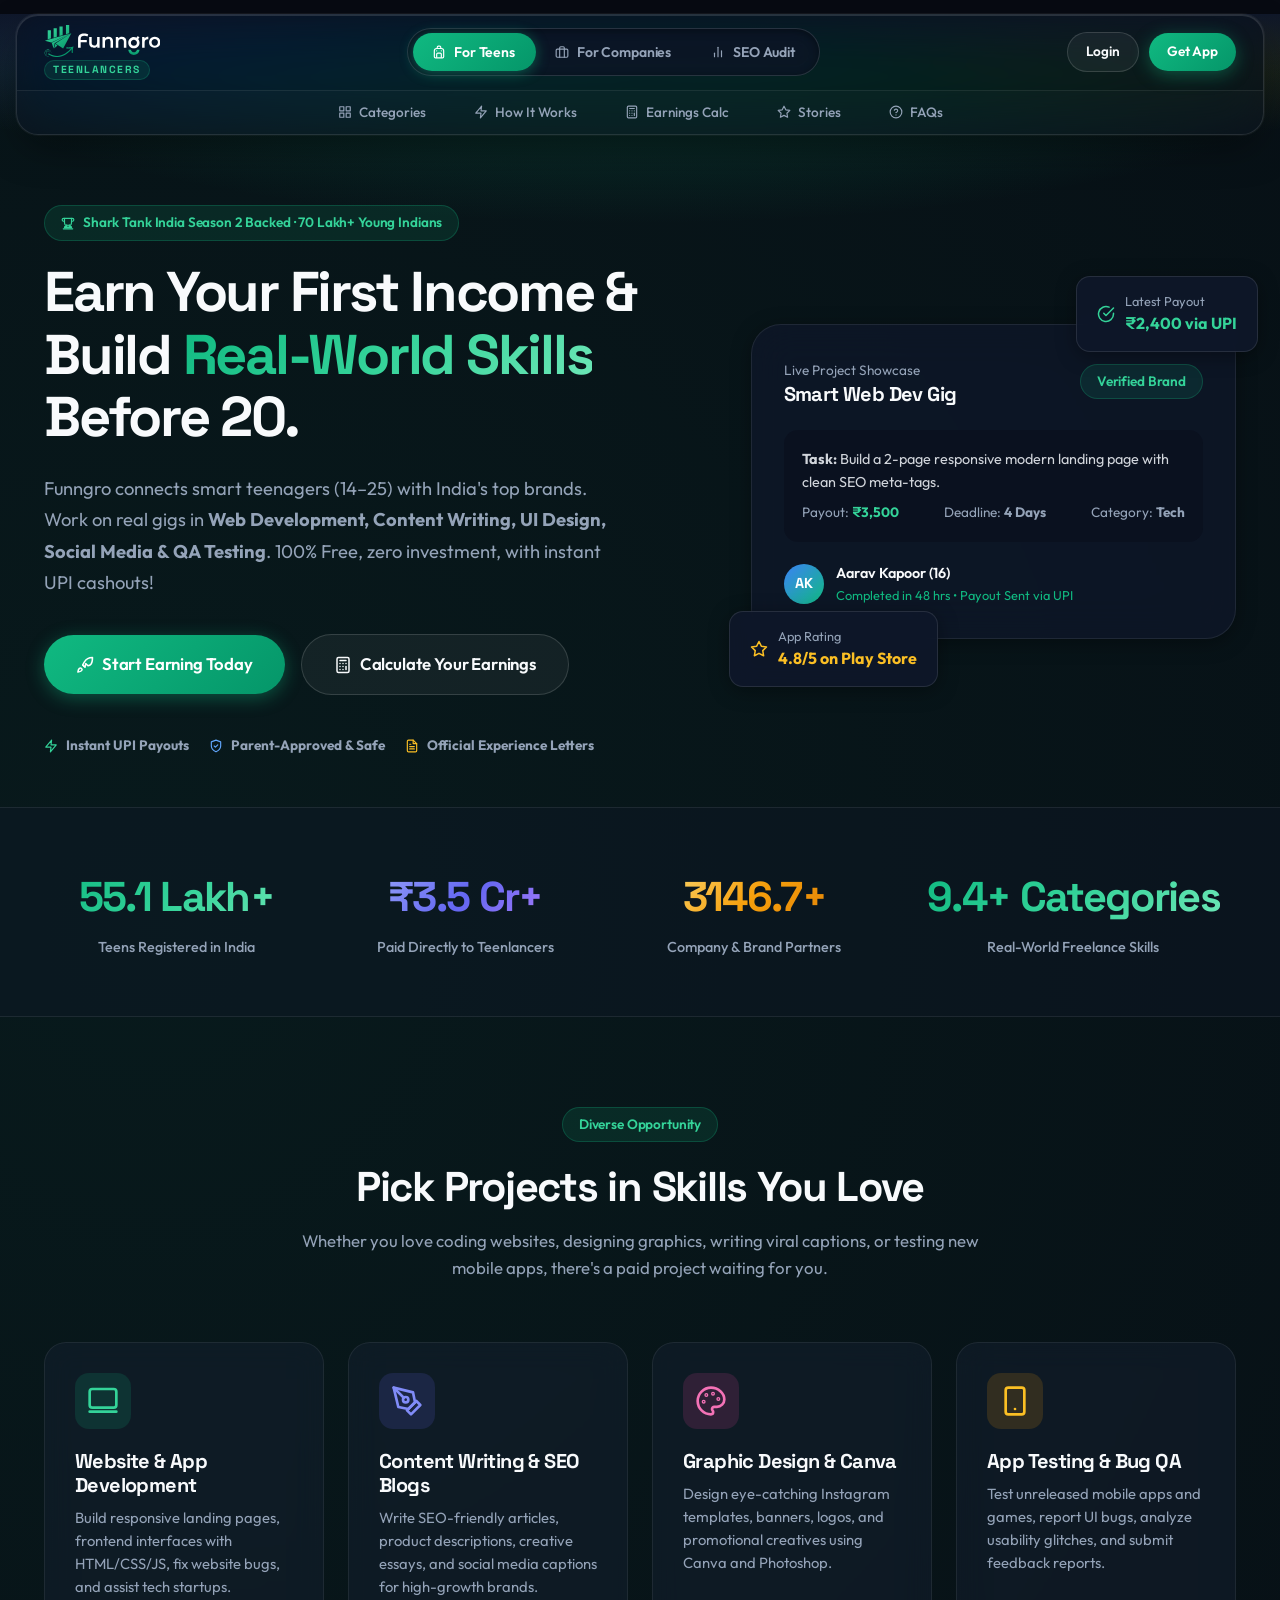
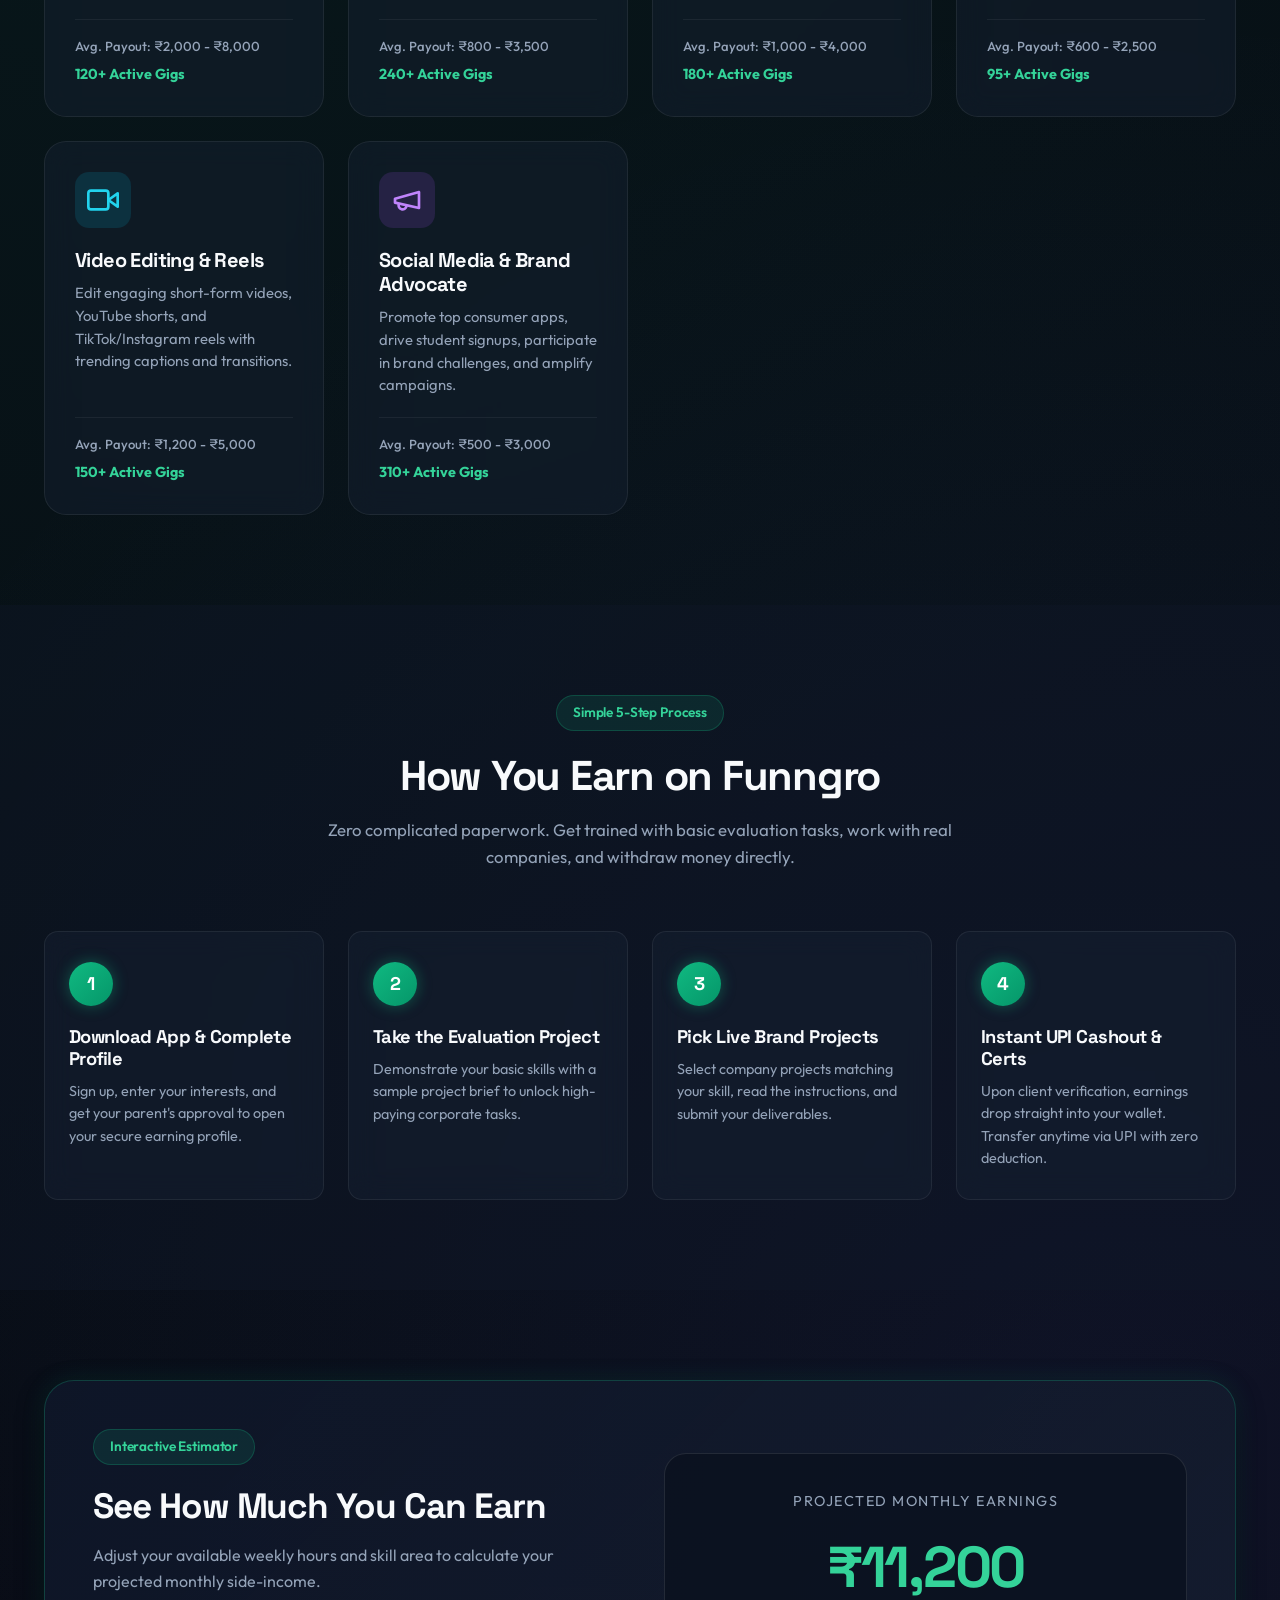
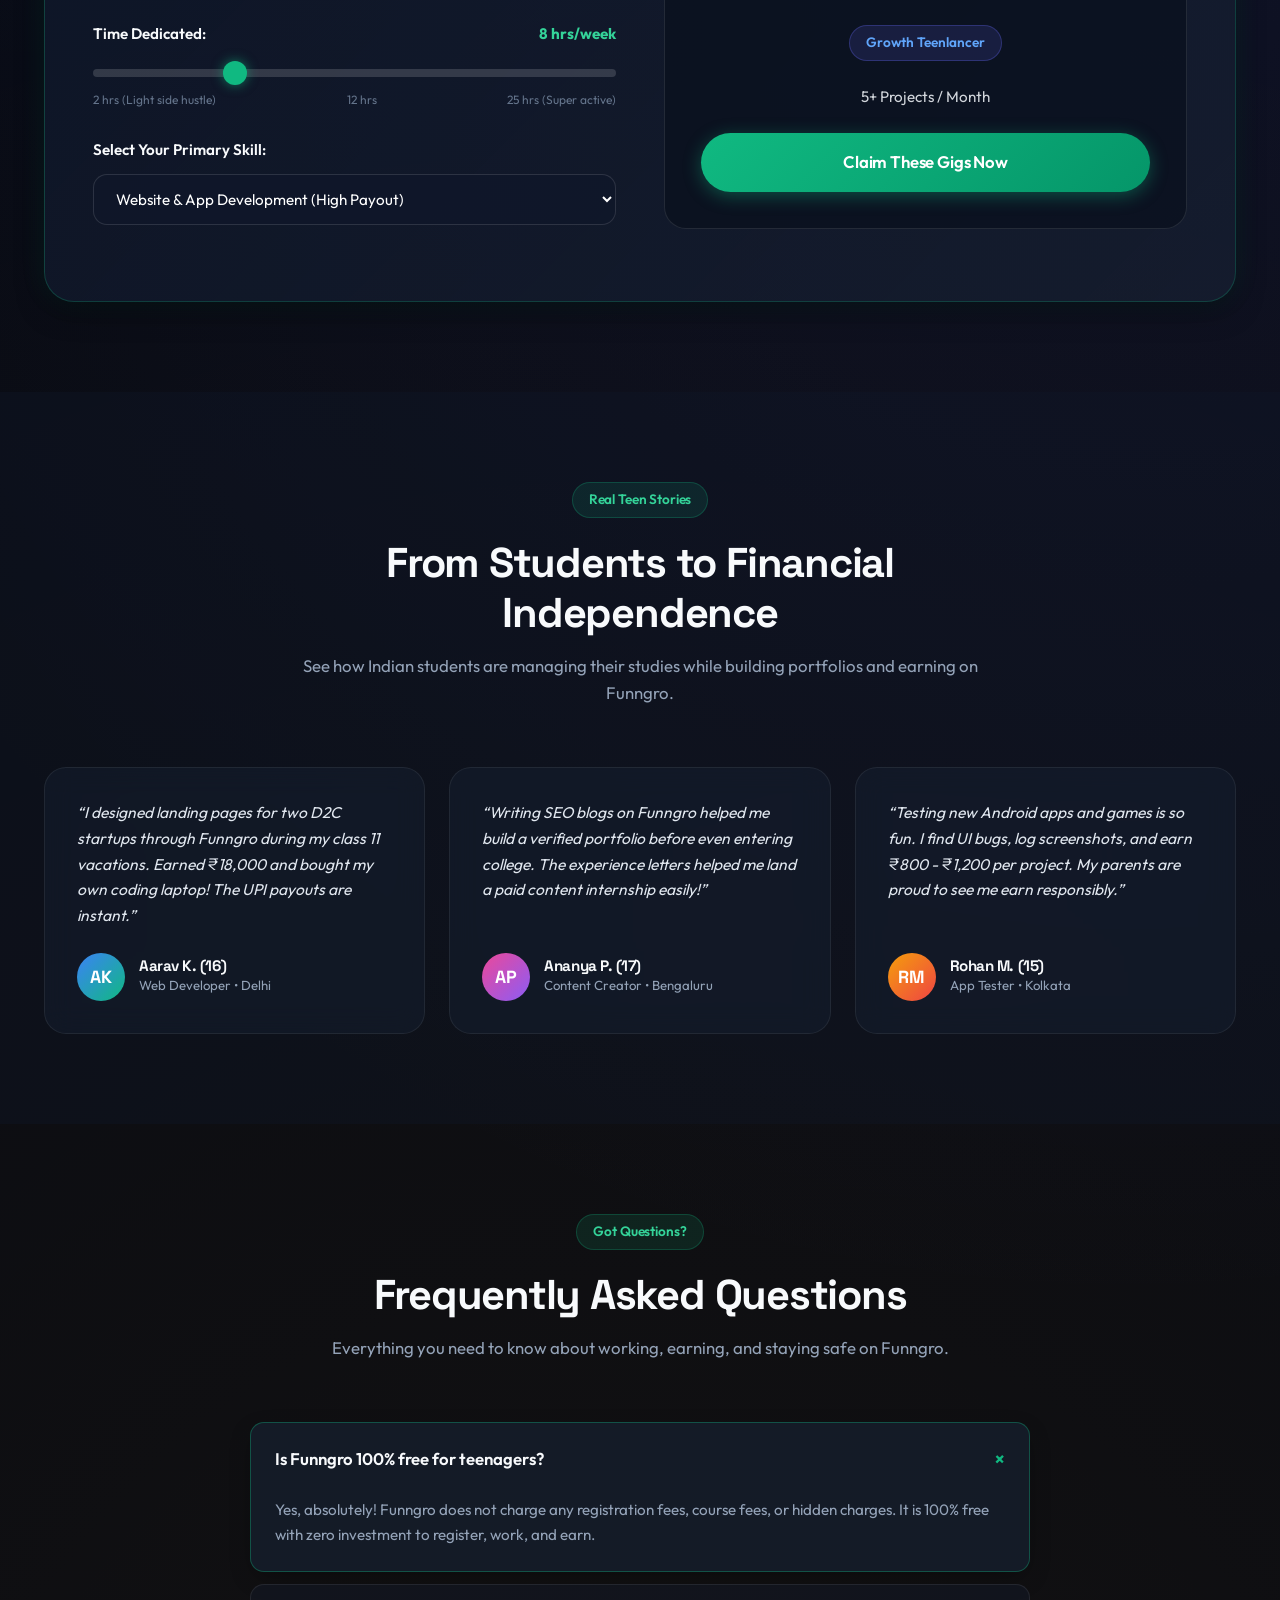
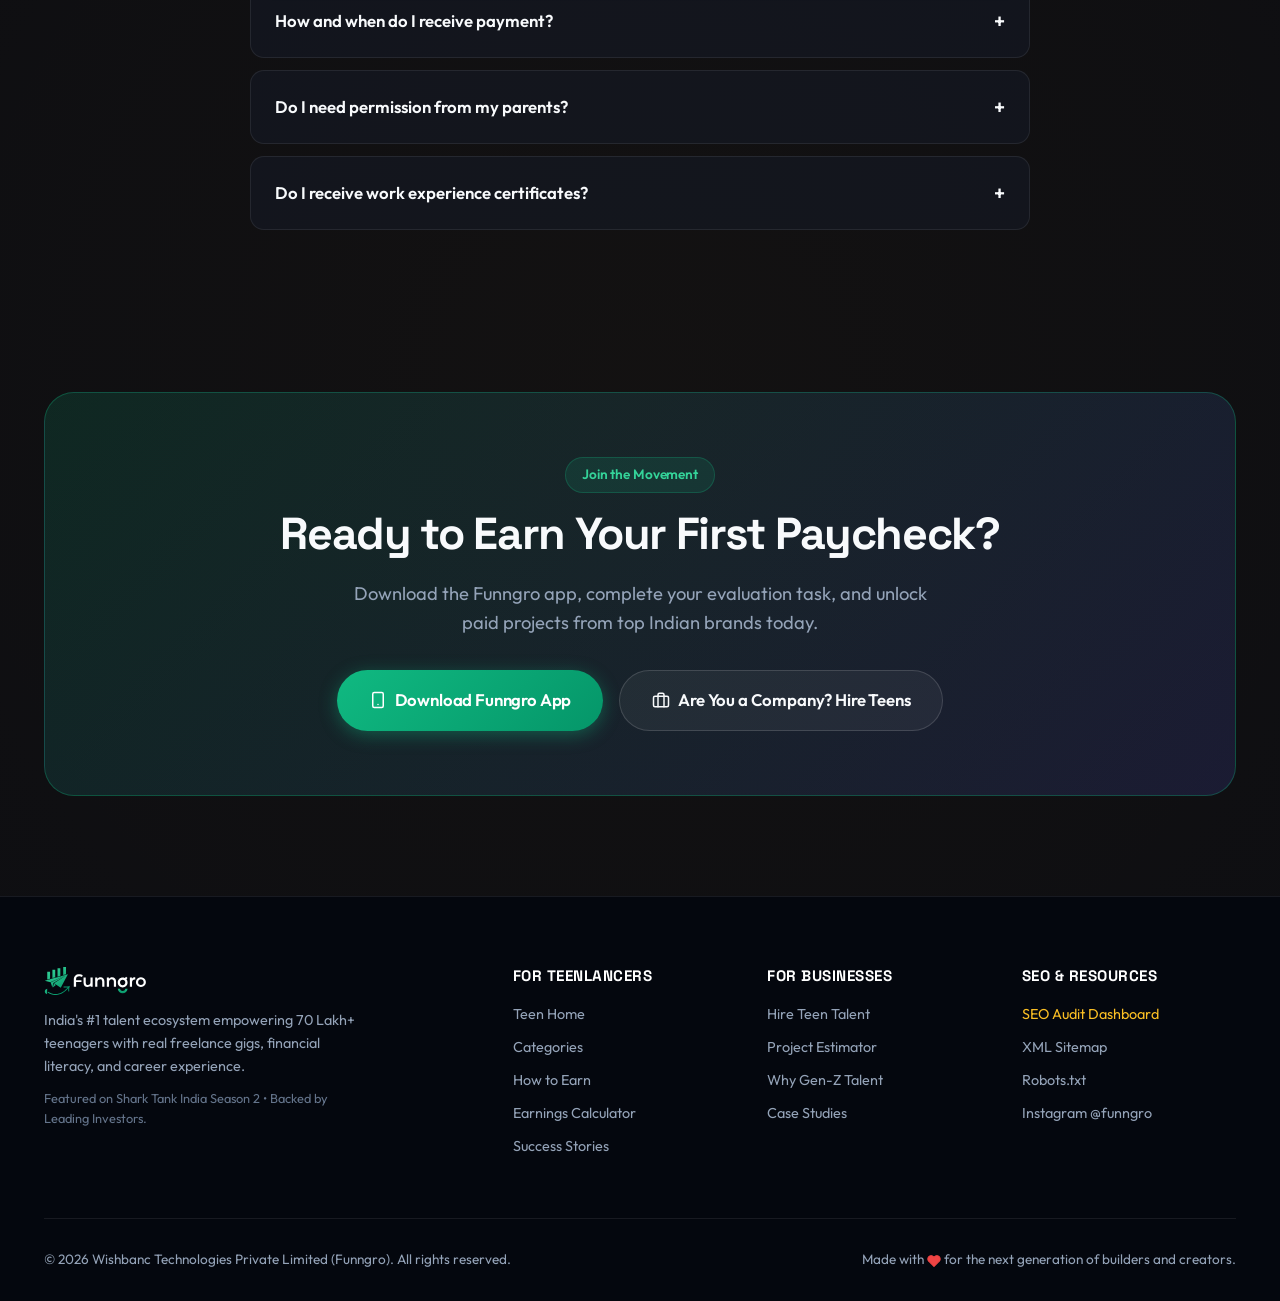
==== commit 8d99a6ad: "fix: PDF page-breaks for SEO audit sections, stat-number UI overflow, navbar top background gap" ====
--- a/index.html
+++ b/index.html
@@ -40,7 +40,7 @@
   <link href="https://fonts.googleapis.com/css2?family=Outfit:wght@300;400;500;600;700;800;900&family=Plus+Jakarta+Sans:wght@400;500;600;700;800&family=Space+Grotesk:wght@500;600;700;800&display=swap" rel="stylesheet">
 
   <!-- Core Stylesheet -->
-  <link rel="stylesheet" href="assets/css/style.css?v=2.2">
+  <link rel="stylesheet" href="assets/css/style.css">
 
   <!-- Schema.org JSON-LD Structured Data for SEO Rich Snippets -->
   <script type="application/ld+json">
@@ -102,8 +102,6 @@
   </script>
 </head>
 <body>
-  <!-- Ambient Top Glowing Mesh (Zero Black Gap Behind Floating Navbar) -->
-  <div class="site-top-ambient" aria-hidden="true"></div>
 
   <!-- Navigation Header with Segmented Slider & Sub-Navbar -->
   <header class="site-header" role="banner">
@@ -137,11 +135,7 @@
 
       <!-- 3-Way Segmented Slider Control -->
       <nav class="slider-nav-container" aria-label="Portal Navigation">
-        <div class="slider-indicator indicator-teen">
-          <span class="indicator-bg indicator-bg-teen"></span>
-          <span class="indicator-bg indicator-bg-business"></span>
-          <span class="indicator-bg indicator-bg-audit"></span>
-        </div>
+        <div class="slider-indicator indicator-teen"></div>
         <a href="teen.html" class="slider-tab-btn active" data-target="teen" aria-current="page">
           <svg class="svg-icon svg-icon-sm" viewBox="0 0 24 24"><path d="M4 10a4 4 0 0 1 4-4h8a4 4 0 0 1 4 4v10a2 2 0 0 1-2 2H6a2 2 0 0 1-2-2V10z"/><path d="M9 6V4a2 2 0 0 1 2-2h2a2 2 0 0 1 2 2v2"/><path d="M8 21v-5a2 2 0 0 1 2-2h4a2 2 0 0 1 2 2v5"/><line x1="8" y1="10" x2="8.01" y2="10"/><line x1="16" y1="10" x2="16.01" y2="10"/></svg>
           <span>For Teens</span>
@@ -819,6 +813,6 @@
   </div>
 
   <!-- JavaScript -->
-  <script src="assets/js/main.js?v=2.2"></script>
+  <script src="assets/js/main.js"></script>
 </body>
 </html>
--- a/assets/css/style.css
+++ b/assets/css/style.css
@@ -67,30 +67,24 @@
   line-height: 1.6;
   overflow-x: clip;
   position: relative;
-  background-color: var(--color-dark-bg);
-  background-image: 
-    radial-gradient(circle 500px at 15% 0%, rgba(16, 185, 129, 0.4) 0%, transparent 70%),
-    radial-gradient(circle 540px at 85% 0%, rgba(99, 102, 241, 0.38) 0%, transparent 70%),
-    radial-gradient(circle 600px at 50% -40px, rgba(6, 182, 212, 0.32) 0%, transparent 75%),
-    radial-gradient(circle at 12% 15%, rgba(16, 185, 129, 0.12) 0%, transparent 45%),
-    radial-gradient(circle at 88% 50%, rgba(99, 102, 241, 0.12) 0%, transparent 45%),
-    radial-gradient(circle at 50% 85%, rgba(245, 158, 11, 0.08) 0%, transparent 40%);
-}
-
-/* Ambient Top Hero Aura across entire viewport width - eliminates dark void above floating navbar */
-.site-top-ambient,
+  background: radial-gradient(circle at 12% 15%, rgba(16, 185, 129, 0.09) 0%, transparent 45%),
+              radial-gradient(circle at 88% 50%, rgba(99, 102, 241, 0.09) 0%, transparent 45%),
+              radial-gradient(circle at 50% 85%, rgba(245, 158, 11, 0.05) 0%, transparent 40%),
+              var(--color-dark-bg);
+}
+
+/* Ambient Top Glow to eliminate any dark void above the floating navbar */
 body::before {
   content: '';
   position: absolute;
   top: 0;
   left: 0;
   right: 0;
-  height: 520px;
-  background: 
-    radial-gradient(circle 520px at 15% -20px, rgba(16, 185, 129, 0.48) 0%, transparent 68%),
-    radial-gradient(circle 560px at 85% -30px, rgba(99, 102, 241, 0.45) 0%, transparent 70%),
-    radial-gradient(circle 650px at 50% -80px, rgba(6, 182, 212, 0.38) 0%, transparent 75%),
-    linear-gradient(180deg, rgba(17, 24, 39, 0.96) 0%, rgba(12, 18, 32, 0.88) 50%, rgba(9, 14, 26, 0.98) 100%);
+  height: 440px;
+  background: linear-gradient(180deg, rgba(15, 23, 42, 0.95) 0%, transparent 60px),
+              radial-gradient(ellipse 80% 280px at 50% 0%, rgba(16, 185, 129, 0.28), transparent 75%),
+              radial-gradient(ellipse 55% 180px at 15% 0%, rgba(99, 102, 241, 0.22), transparent 70%),
+              radial-gradient(ellipse 55% 180px at 85% 0%, rgba(245, 158, 11, 0.17), transparent 70%);
   pointer-events: none;
   z-index: 0;
 }
@@ -376,14 +370,13 @@
   letter-spacing: -0.01em;
   color: var(--color-text-muted);
   border-radius: var(--radius-full);
-  transition: color 0.3s cubic-bezier(0.22, 1, 0.36, 1), background 0.25s ease, transform 0.15s ease;
+  transition: color 0.25s ease, background 0.25s ease;
   cursor: pointer;
   text-decoration: none;
   display: flex;
   align-items: center;
   gap: 8px;
   white-space: nowrap;
-  user-select: none;
 }
 
 .slider-tab-btn:hover:not(.active) {
@@ -391,76 +384,35 @@
   background: rgba(255, 255, 255, 0.08);
 }
 
-.slider-tab-btn:active {
-  transform: scale(0.97);
-}
-
 .slider-tab-btn.active {
   color: #ffffff;
 }
 
-/* Sliding active pill indicator with ultra-smooth 60fps layered cross-fade */
+/* Sliding active pill indicator */
 .slider-indicator {
   position: absolute;
   top: 4px;
   bottom: 4px;
   left: 4px;
   border-radius: var(--radius-full);
-  overflow: hidden;
+  transition: transform 0.35s cubic-bezier(0.16, 1, 0.3, 1), width 0.35s cubic-bezier(0.16, 1, 0.3, 1), background 0.3s ease;
   z-index: 1;
   pointer-events: none;
-  will-change: transform, width, box-shadow;
-  transition: transform 0.42s cubic-bezier(0.22, 1, 0.36, 1),
-              width 0.42s cubic-bezier(0.22, 1, 0.36, 1),
-              box-shadow 0.4s ease;
-}
-
-.slider-indicator.no-transition {
-  transition: none !important;
-}
-
-/* Color layers for seamless interpolation without gradient snapping */
-.indicator-bg {
-  position: absolute;
-  inset: 0;
-  border-radius: inherit;
-  opacity: 0;
-  transition: opacity 0.38s cubic-bezier(0.22, 1, 0.36, 1);
-  will-change: opacity;
-}
-
-.indicator-bg-teen {
+}
+
+.indicator-teen {
   background: linear-gradient(135deg, #10b981 0%, #059669 100%);
-}
-
-.indicator-bg-business {
+  box-shadow: 0 2px 14px rgba(16, 185, 129, 0.45);
+}
+
+.indicator-business {
   background: linear-gradient(135deg, #6366f1 0%, #4f46e5 100%);
-}
-
-.indicator-bg-audit {
+  box-shadow: 0 2px 14px rgba(99, 102, 241, 0.45);
+}
+
+.indicator-audit {
   background: linear-gradient(135deg, #f59e0b 0%, #d97706 100%);
-}
-
-/* Active states controlling cross-fading opacities and glowing shadows */
-.slider-indicator.indicator-teen {
-  box-shadow: 0 2px 18px rgba(16, 185, 129, 0.5), inset 0 1px 0 rgba(255, 255, 255, 0.25);
-}
-.slider-indicator.indicator-teen .indicator-bg-teen {
-  opacity: 1;
-}
-
-.slider-indicator.indicator-business {
-  box-shadow: 0 2px 18px rgba(99, 102, 241, 0.5), inset 0 1px 0 rgba(255, 255, 255, 0.25);
-}
-.slider-indicator.indicator-business .indicator-bg-business {
-  opacity: 1;
-}
-
-.slider-indicator.indicator-audit {
-  box-shadow: 0 2px 18px rgba(245, 158, 11, 0.5), inset 0 1px 0 rgba(255, 255, 255, 0.25);
-}
-.slider-indicator.indicator-audit .indicator-bg-audit {
-  opacity: 1;
+  box-shadow: 0 2px 14px rgba(245, 158, 11, 0.45);
 }
 
 /* Dynamic Action Buttons Group */
@@ -684,11 +636,12 @@
 
 .stat-number {
   font-family: var(--font-display);
-  font-size: 2.6rem;
+  font-size: clamp(1.8rem, 3.5vw, 2.6rem);
   font-weight: 800;
   letter-spacing: -0.04em;
   color: #ffffff;
   margin-bottom: 6px;
+  white-space: nowrap;
 }
 
 .stat-label {
@@ -1291,174 +1244,3 @@
     padding: 24px;
   }
 }
-
-/* ==========================================================================
-   PRINT / PDF EXPORT STYLES (Clean A4 Page Breaks per Card)
-   ========================================================================== */
-@media print {
-  @page {
-    size: A4 portrait;
-    margin: 16mm 14mm 16mm 14mm;
-  }
-
-  html, body {
-    background: #ffffff !important;
-    background-image: none !important;
-    color: #0f172a !important;
-    font-size: 10pt !important;
-    line-height: 1.5 !important;
-  }
-
-  /* Hide interactive, floating, and non-printable elements */
-  .site-header,
-  .site-top-ambient,
-  body::before,
-  .sub-navbar,
-  .mobile-drawer,
-  .btn,
-  button,
-  .modal-overlay,
-  .footer-links,
-  .footer-col,
-  .footer-bottom div:last-child {
-    display: none !important;
-  }
-
-  /* Force background colors and borders in PDF */
-  * {
-    -webkit-print-color-adjust: exact !important;
-    print-color-adjust: exact !important;
-    box-shadow: none !important;
-    text-shadow: none !important;
-  }
-
-  main.container {
-    padding: 0 !important;
-    max-width: 100% !important;
-    width: 100% !important;
-  }
-
-  /* Each section starts on its own fresh page */
-  .print-page-break {
-    page-break-before: always !important;
-    break-before: page !important;
-    page-break-inside: avoid !important;
-    break-inside: avoid !important;
-    margin-top: 0 !important;
-    padding-top: 24px !important;
-  }
-
-  /* Card styling in printed PDF */
-  .glass-panel {
-    background: #ffffff !important;
-    border: 1px solid #cbd5e1 !important;
-    border-radius: 8px !important;
-    padding: 24px !important;
-    margin-bottom: 0 !important;
-    page-break-inside: avoid !important;
-    break-inside: avoid !important;
-    color: #0f172a !important;
-  }
-
-  /* Headings in print */
-  h1, h2, h3, h4 {
-    color: #0f172a !important;
-  }
-
-  p, li, span {
-    color: #334155 !important;
-  }
-
-  /* Scorecard specific styling */
-  #scorecard {
-    border: 1.5px solid #94a3b8 !important;
-    page-break-inside: avoid !important;
-    break-inside: avoid !important;
-    margin-bottom: 0 !important;
-  }
-
-  .score-circle {
-    border: 6px solid #10b981 !important;
-    background: #f0fdf4 !important;
-  }
-
-  .score-circle-inner span:first-child {
-    color: #059669 !important;
-  }
-
-  /* Audit Tables */
-  table {
-    width: 100% !important;
-    border-collapse: collapse !important;
-    margin-top: 14px !important;
-    page-break-inside: avoid !important;
-    break-inside: avoid !important;
-  }
-
-  th, td {
-    padding: 9px 12px !important;
-    border: 1px solid #cbd5e1 !important;
-    color: #1e293b !important;
-    font-size: 8.5pt !important;
-    text-align: left !important;
-  }
-
-  th {
-    background-color: #f8fafc !important;
-    font-weight: 700 !important;
-    color: #0f172a !important;
-  }
-
-  tr:nth-child(even) {
-    background-color: #f8fafc !important;
-  }
-
-  /* Badges in print */
-  .audit-badge {
-    display: inline-block !important;
-    padding: 3px 8px !important;
-    border-radius: 4px !important;
-    font-weight: 600 !important;
-    font-size: 8pt !important;
-  }
-
-  .badge-pass {
-    background-color: #dcfce7 !important;
-    color: #15803d !important;
-    border: 1px solid #86efac !important;
-  }
-
-  .badge-fail {
-    background-color: #fee2e2 !important;
-    color: #b91c1c !important;
-    border: 1px solid #fca5a5 !important;
-  }
-
-  .badge-warn {
-    background-color: #fef3c7 !important;
-    color: #b45309 !important;
-    border: 1px solid #fde68a !important;
-  }
-
-  .badge-info {
-    background-color: #e0e7ff !important;
-    color: #4338ca !important;
-    border: 1px solid #a5b4fc !important;
-  }
-
-  /* Roadmap cards in print */
-  #roadmap > div > div {
-    background: #f8fafc !important;
-    border: 1px solid #e2e8f0 !important;
-    color: #1e293b !important;
-  }
-
-  /* Footer in print */
-  .site-footer {
-    border-top: 1px solid #cbd5e1 !important;
-    padding: 16px 0 !important;
-    margin-top: 24px !important;
-    page-break-inside: avoid !important;
-    break-inside: avoid !important;
-  }
-}
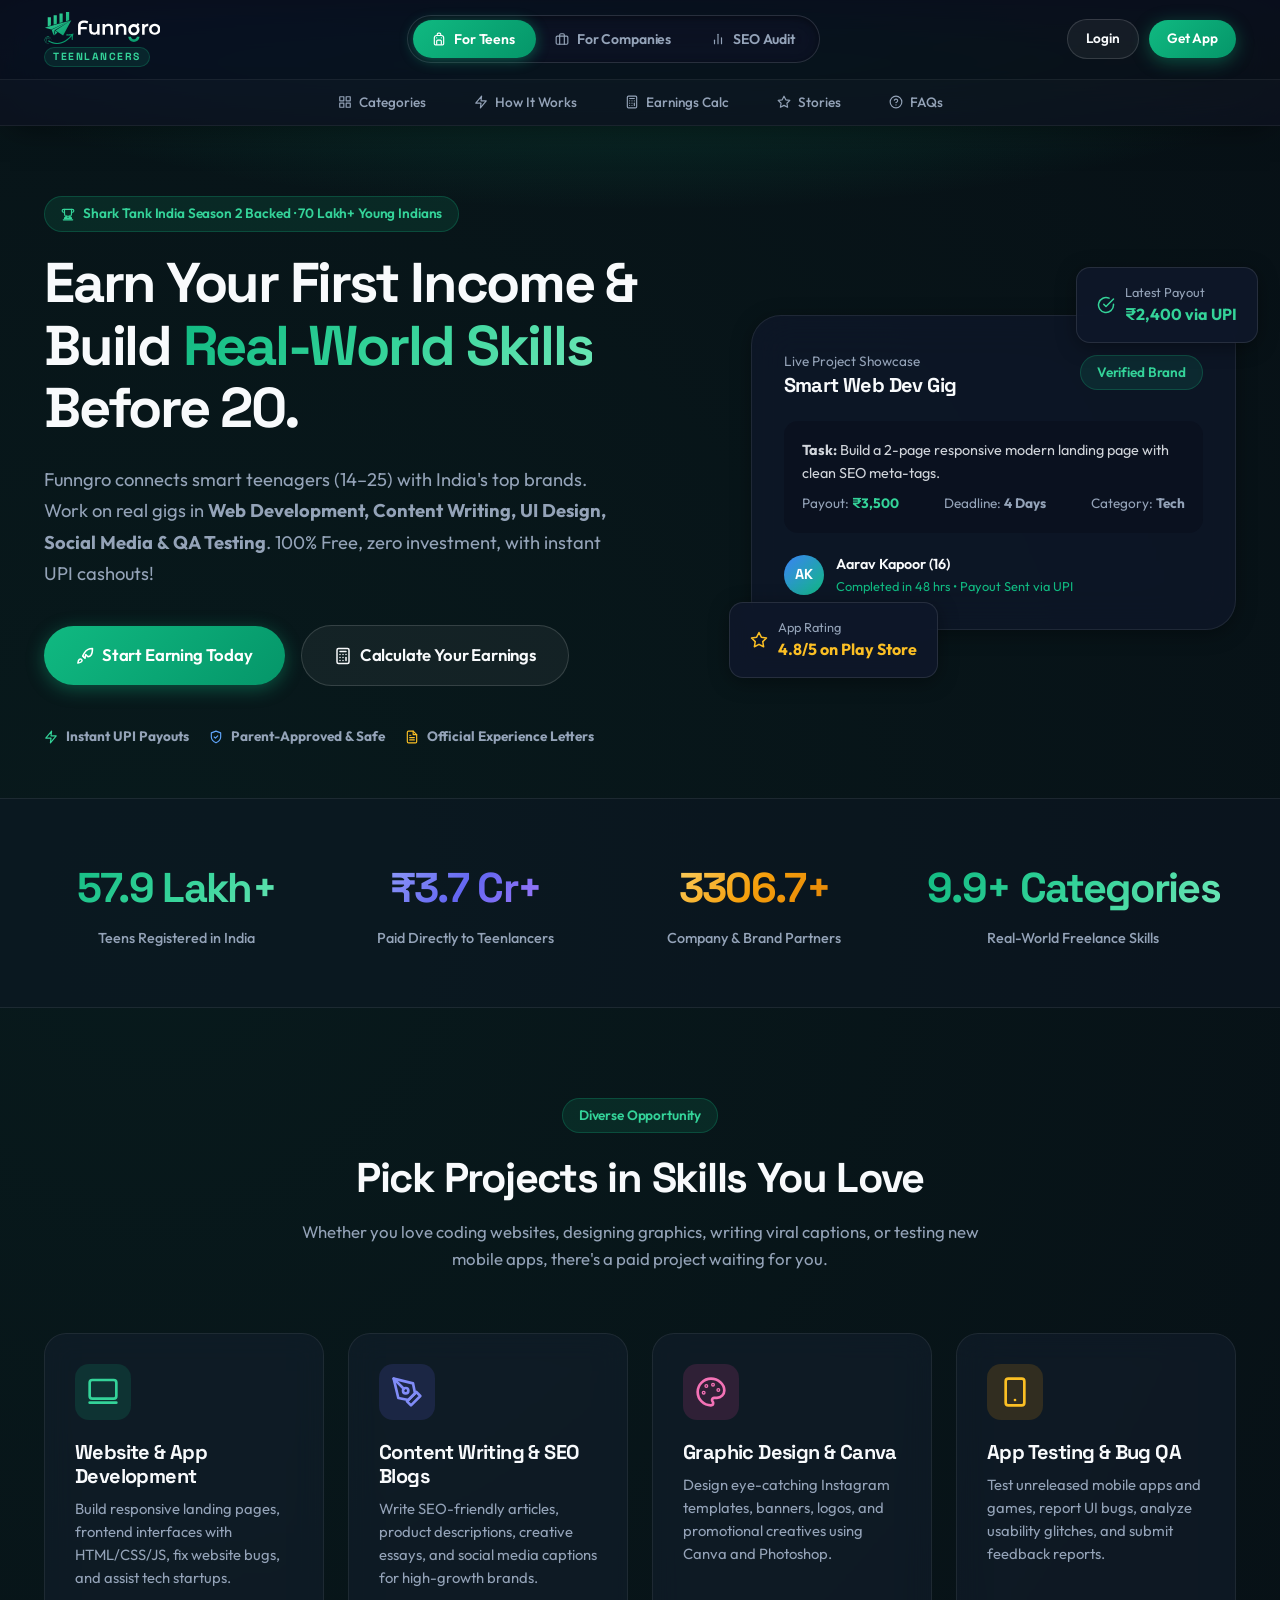
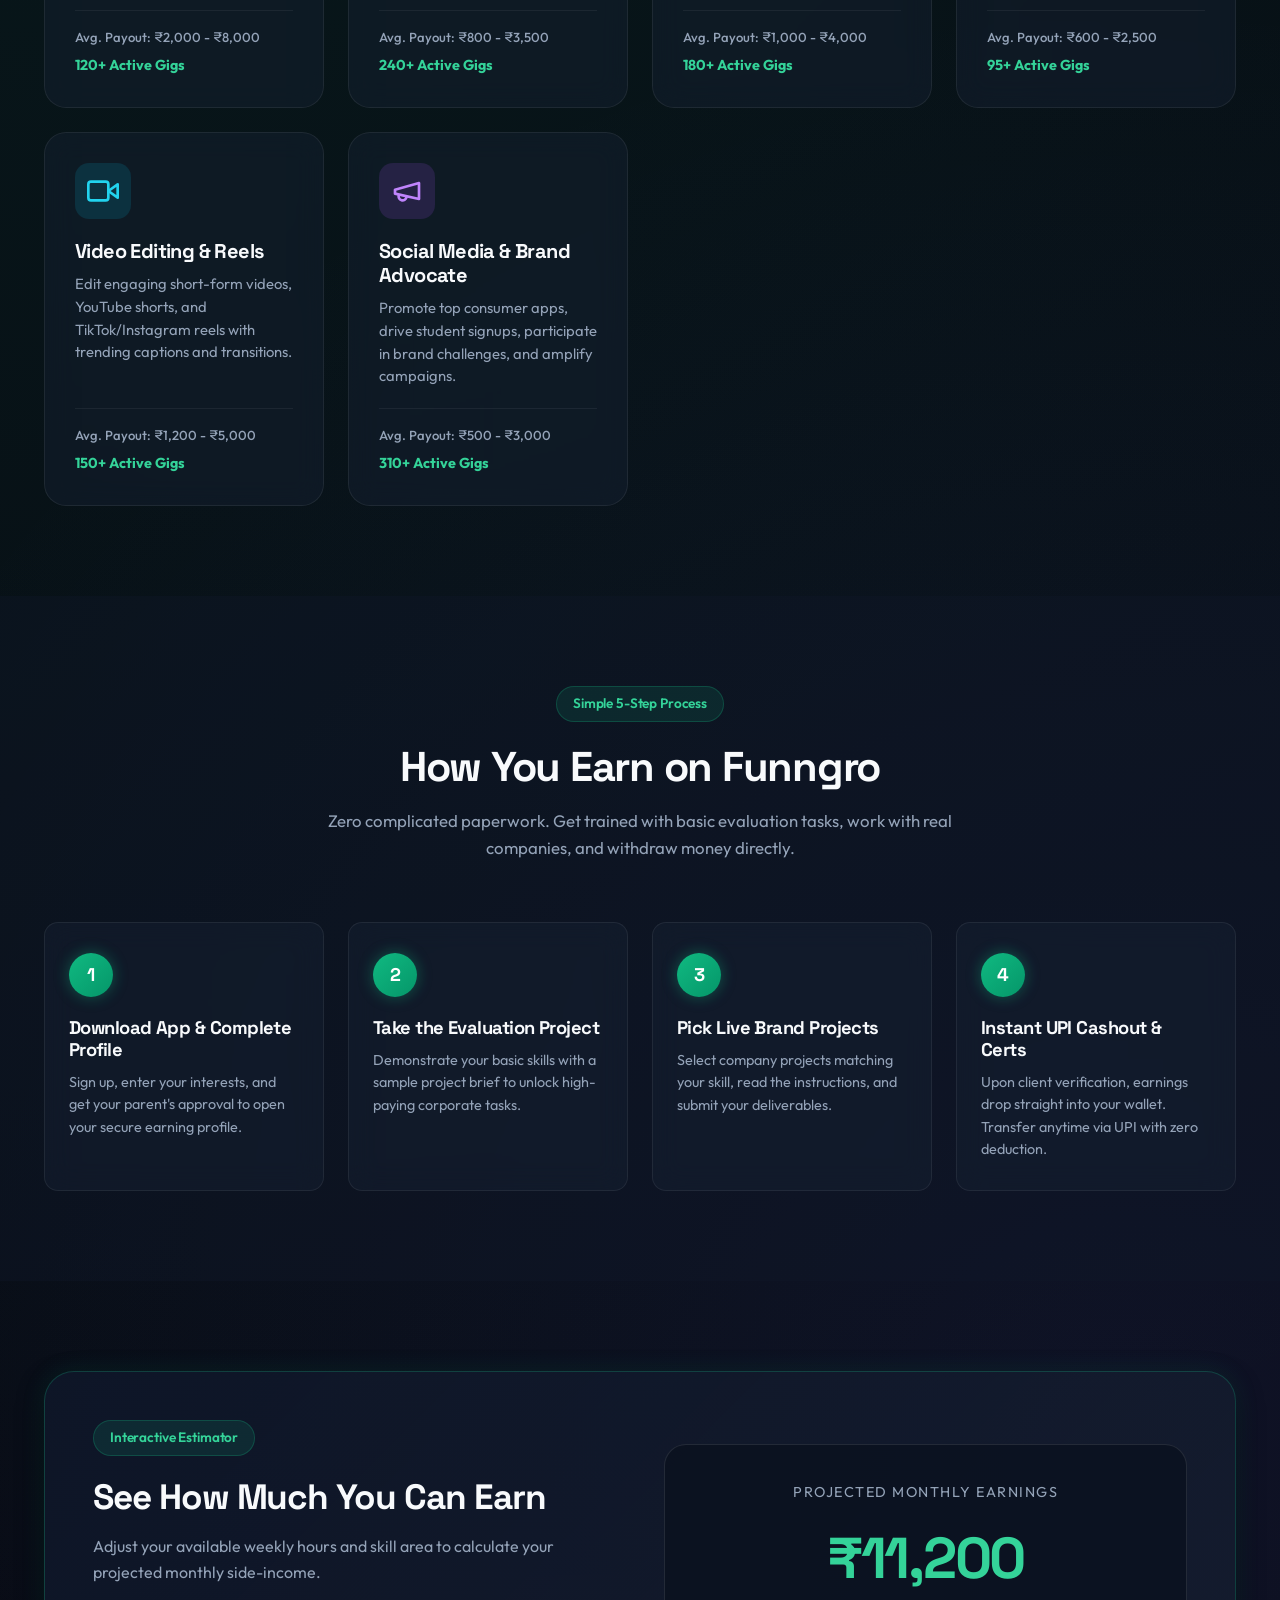
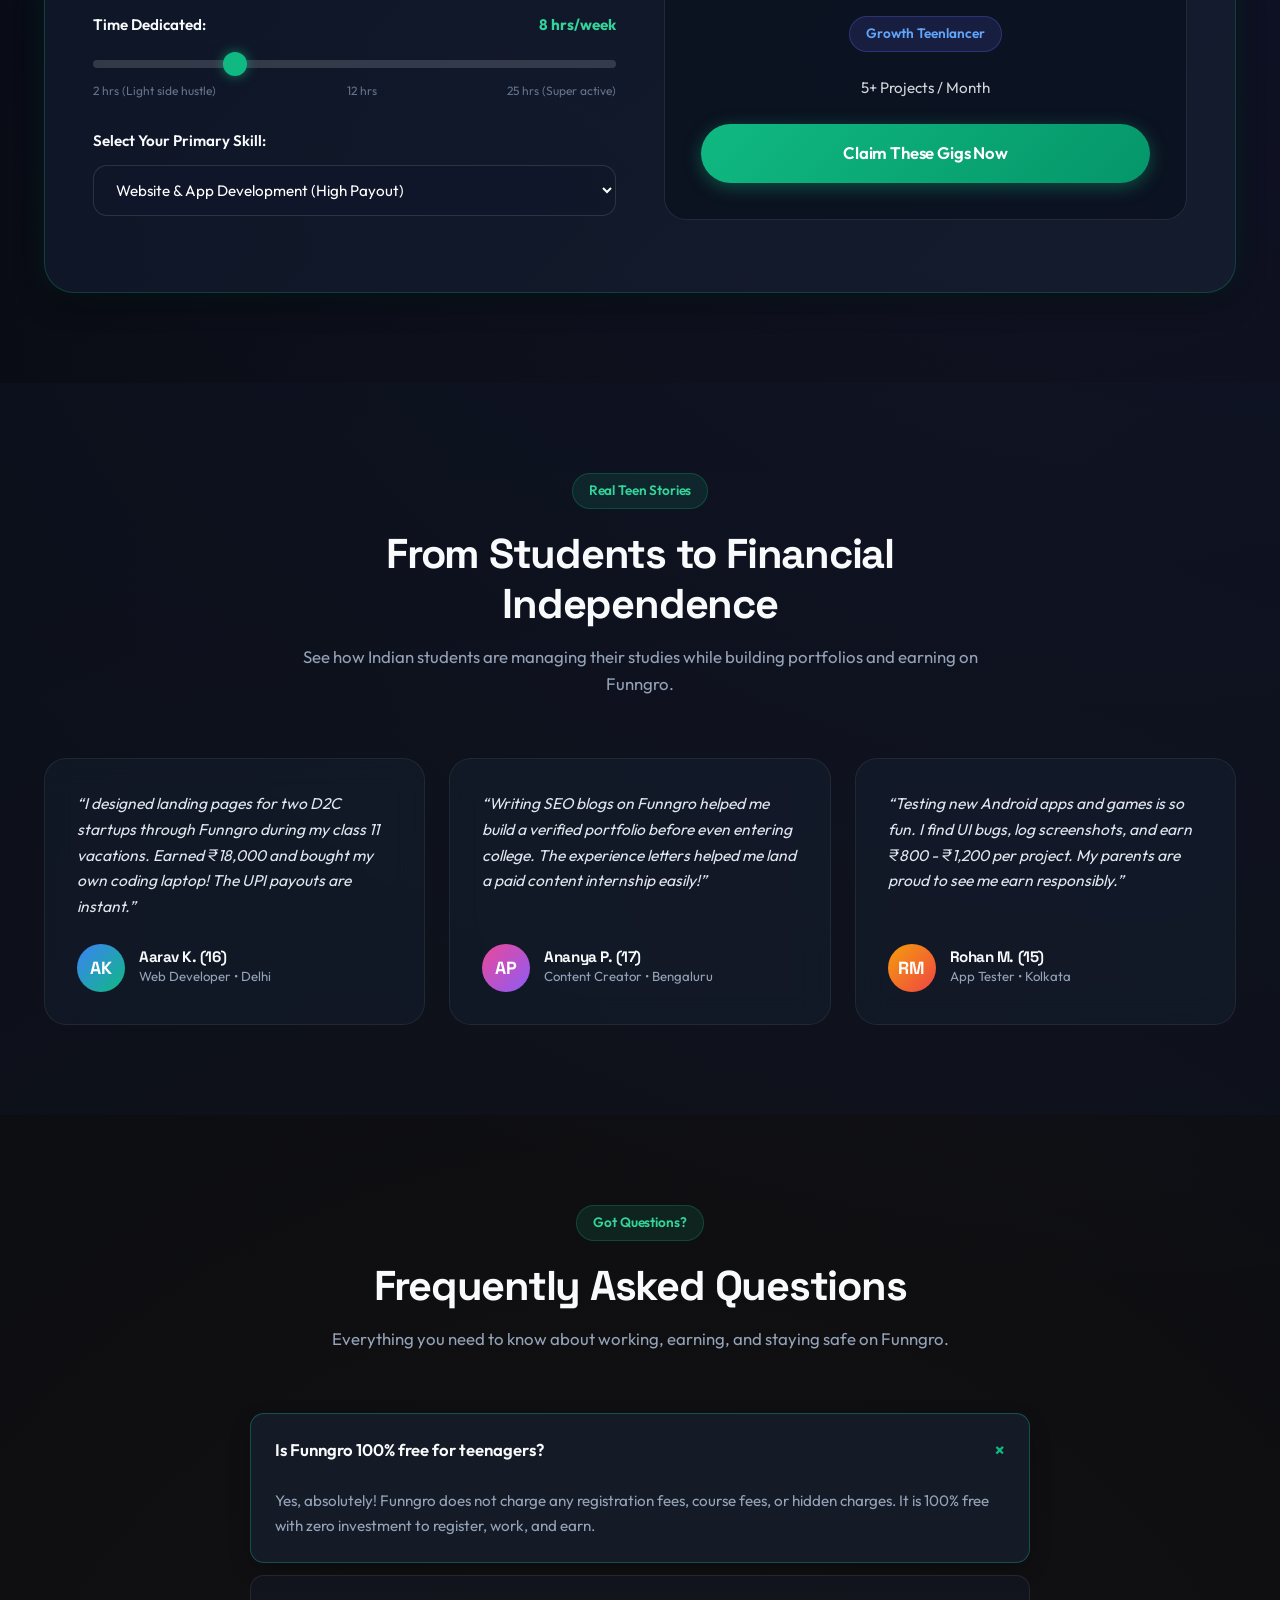
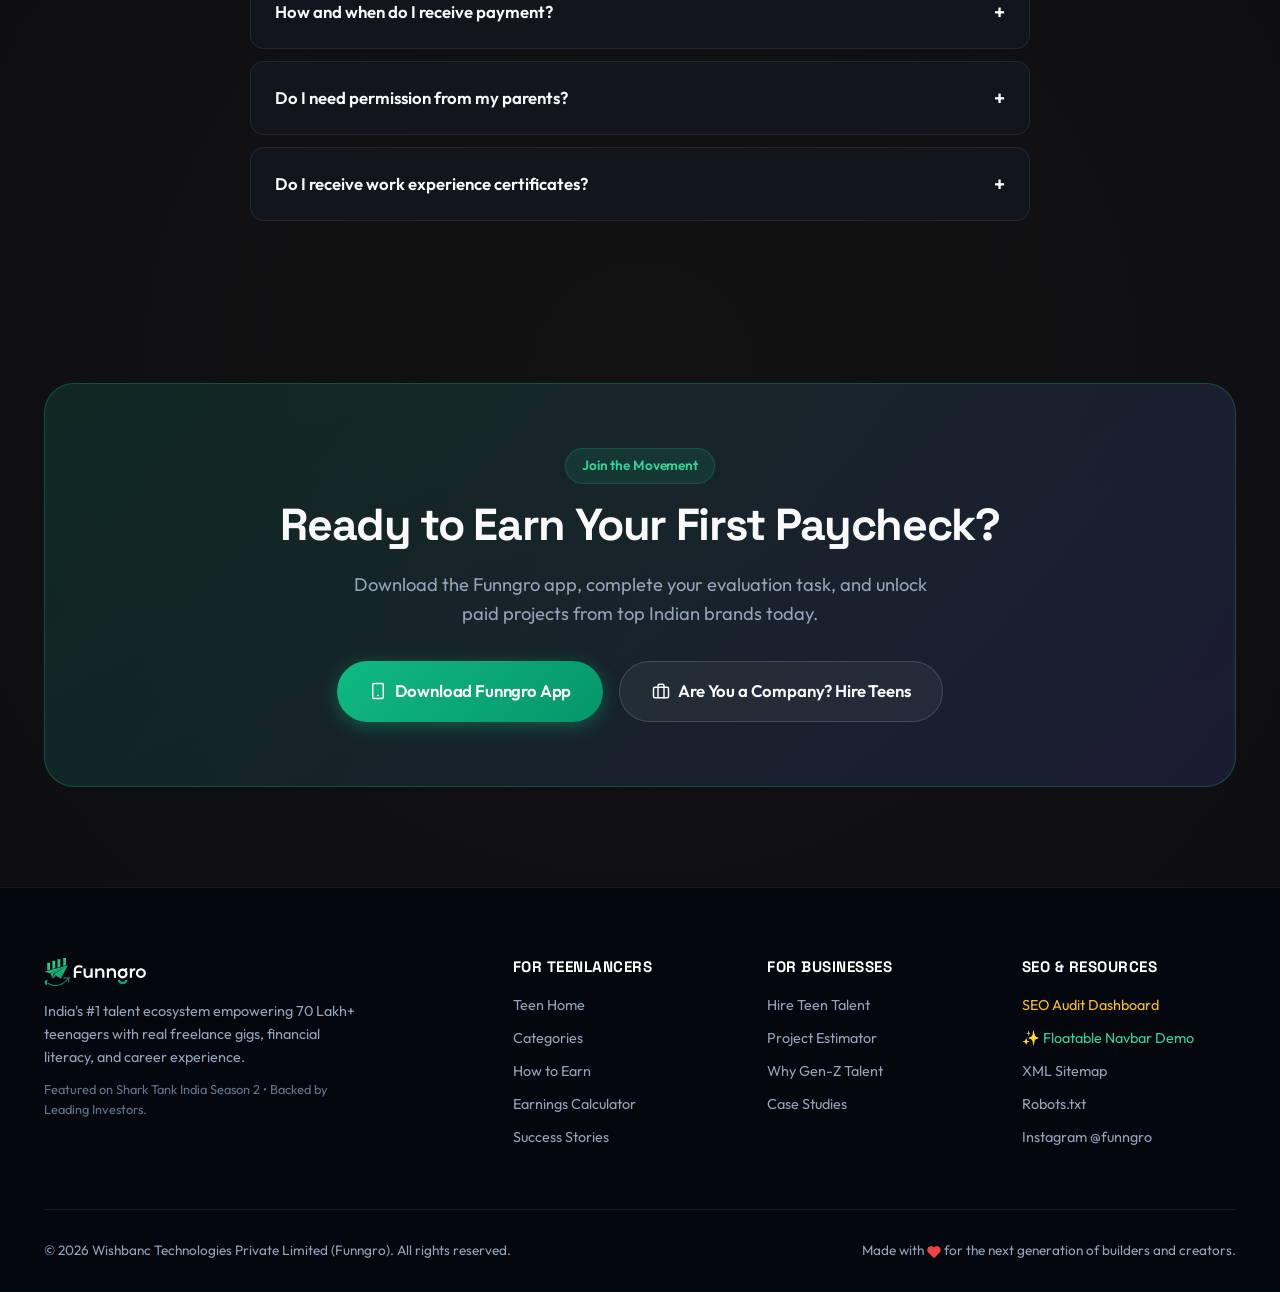
==== commit f12e5cdc: "feat: separate floating-navbar showcase, flush zero-gap header on main pages, and fix PDF page 1 sco" ====
--- a/index.html
+++ b/index.html
@@ -739,6 +739,7 @@
           <h4>SEO &amp; Resources</h4>
           <ul class="footer-links">
             <li><a href="seo-audit.html" style="color: #fbbf24;">SEO Audit Dashboard</a></li>
+            <li><a href="floating-navbar.html" style="color: #34d399;">✨ Floatable Navbar Demo</a></li>
             <li><a href="sitemap.xml">XML Sitemap</a></li>
             <li><a href="robots.txt">Robots.txt</a></li>
             <li><a href="https://www.instagram.com/funngro/" target="_blank" rel="noopener">Instagram @funngro</a></li>
--- a/assets/css/style.css
+++ b/assets/css/style.css
@@ -57,7 +57,7 @@
   background-color: var(--color-dark-bg);
   color: var(--color-text-main);
   scroll-behavior: smooth;
-  scroll-padding-top: 145px;
+  scroll-padding-top: 125px;
   -webkit-font-smoothing: antialiased;
   -moz-osx-font-smoothing: grayscale;
 }
@@ -258,42 +258,37 @@
 }
 
 /* ==========================================================================
-   NAVIGATION BAR & SLIDING SEGMENTED CONTROLS (FLOATING & TRANSPARENT)
+   NAVIGATION BAR & SLIDING SEGMENTED CONTROLS (SEAMLESS GLASS HEADER)
    ========================================================================== */
 .site-header {
   position: sticky;
-  top: 14px;
+  top: 0;
+  left: 0;
+  right: 0;
   z-index: 1000;
-  max-width: 1320px;
-  width: calc(100% - 32px);
-  margin: 14px auto 0 auto;
-  background: rgba(9, 14, 26, 0.52);
+  width: 100%;
+  margin: 0;
+  background: rgba(9, 14, 26, 0.85);
   backdrop-filter: blur(24px) saturate(190%);
   -webkit-backdrop-filter: blur(24px) saturate(190%);
-  border: 1px solid rgba(255, 255, 255, 0.12);
-  border-radius: 22px;
-  box-shadow: 0 16px 40px -10px rgba(0, 0, 0, 0.5), 
-              0 0 0 1px rgba(255, 255, 255, 0.05),
-              inset 0 1px 0 rgba(255, 255, 255, 0.12);
-  transition: background 0.3s ease, border-color 0.3s ease, box-shadow 0.3s ease, transform 0.3s ease;
+  border: none;
+  border-bottom: 1px solid rgba(255, 255, 255, 0.08);
+  box-shadow: 0 10px 30px -10px rgba(0, 0, 0, 0.5);
+  transition: background 0.3s ease, border-color 0.3s ease, box-shadow 0.3s ease;
 }
 
 .site-header.scrolled {
-  background: rgba(8, 12, 22, 0.78);
-  border-color: rgba(255, 255, 255, 0.18);
-  box-shadow: 0 20px 48px -8px rgba(0, 0, 0, 0.7), 
-              0 0 0 1px rgba(255, 255, 255, 0.08),
-              inset 0 1px 0 rgba(255, 255, 255, 0.15);
+  background: rgba(8, 12, 22, 0.95);
+  border-bottom-color: rgba(255, 255, 255, 0.14);
+  box-shadow: 0 16px 40px -8px rgba(0, 0, 0, 0.7);
 }
 
 .nav-top-row {
   display: flex;
   align-items: center;
   justify-content: space-between;
-  padding: 10px 24px;
+  padding: 12px 24px;
   gap: 20px;
-  border-top-left-radius: 21px;
-  border-top-right-radius: 21px;
 }
 
 /* Official Funngro Logo Styles */
@@ -436,11 +431,9 @@
 
 /* Sub-Navbar Row (Contextual Nav Links) */
 .sub-navbar {
-  border-top: 1px solid rgba(255, 255, 255, 0.07);
-  background: rgba(255, 255, 255, 0.02);
-  padding: 6px 16px;
-  border-bottom-left-radius: 21px;
-  border-bottom-right-radius: 21px;
+  border-top: 1px solid rgba(255, 255, 255, 0.06);
+  background: rgba(255, 255, 255, 0.015);
+  padding: 7px 16px;
 }
 
 .sub-nav-links {
@@ -482,17 +475,18 @@
   font-weight: 600;
 }
 
-/* Mobile Drawer (Floating Glass Style) */
+/* Mobile Drawer (Full-Width Glass Dropdown) */
 .mobile-drawer {
   display: none;
   position: absolute;
-  top: calc(100% + 10px);
+  top: 100%;
   left: 0;
   width: 100%;
-  background: rgba(10, 15, 28, 0.94);
+  background: rgba(10, 15, 28, 0.96);
   backdrop-filter: blur(28px);
   -webkit-backdrop-filter: blur(28px);
-  border: 1px solid rgba(255, 255, 255, 0.12);
+  border-bottom: 1px solid rgba(255, 255, 255, 0.12);
+  border-radius: 0 0 20px 20px;
   border-radius: 20px;
   padding: 22px;
   box-shadow: 0 24px 50px rgba(0, 0, 0, 0.8), 0 0 0 1px rgba(255, 255, 255, 0.05);
@@ -1191,24 +1185,20 @@
 
 @media (max-width: 860px) {
   .site-header {
-    top: 8px;
-    width: calc(100% - 16px);
-    margin: 8px auto 0 auto;
-    border-radius: 16px;
+    top: 0;
+    width: 100%;
+    margin: 0;
+    border-radius: 0;
   }
   .nav-top-row {
-    padding: 8px 16px;
-    border-top-left-radius: 15px;
-    border-top-right-radius: 15px;
+    padding: 10px 16px;
   }
   .sub-navbar {
-    border-bottom-left-radius: 15px;
-    border-bottom-right-radius: 15px;
     padding: 6px 10px;
   }
   .mobile-drawer {
-    border-radius: 16px;
-    top: calc(100% + 8px);
+    border-radius: 0 0 16px 16px;
+    top: 100%;
   }
   .slider-nav-container {
     display: none;
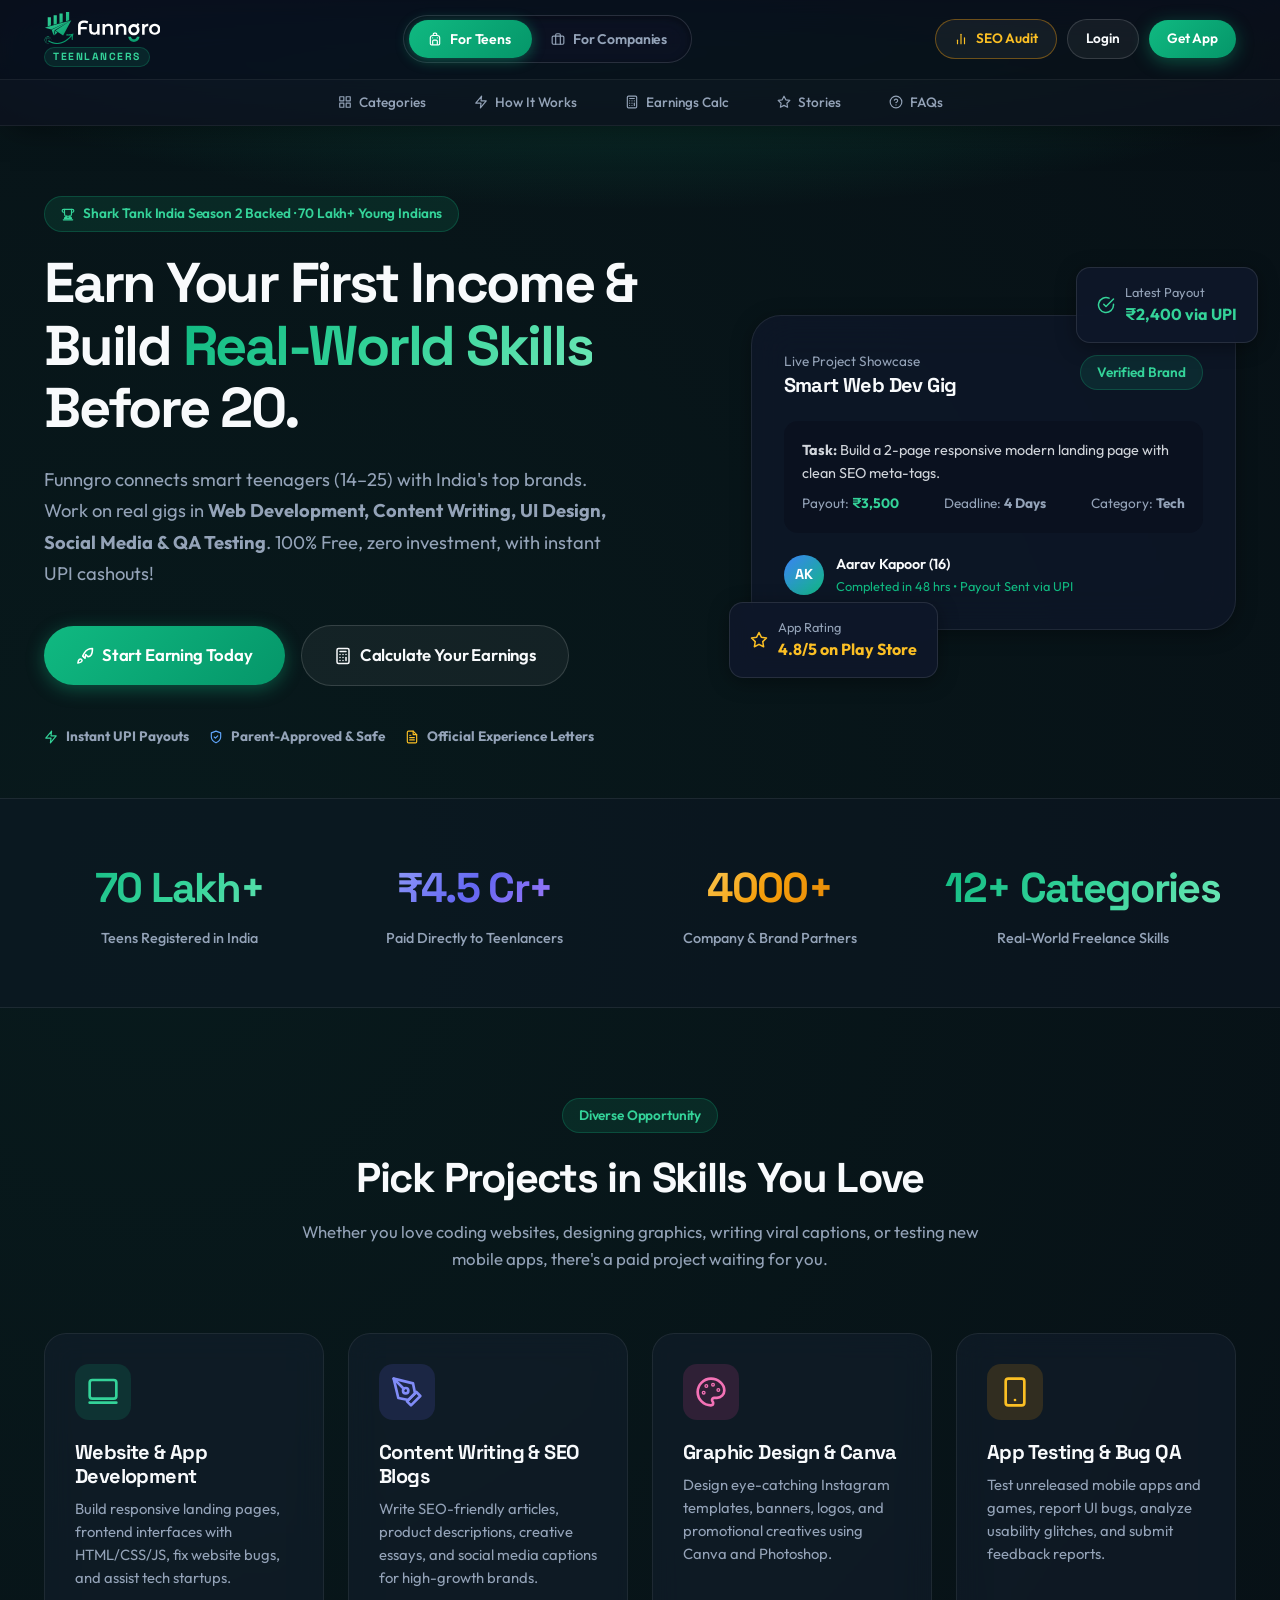
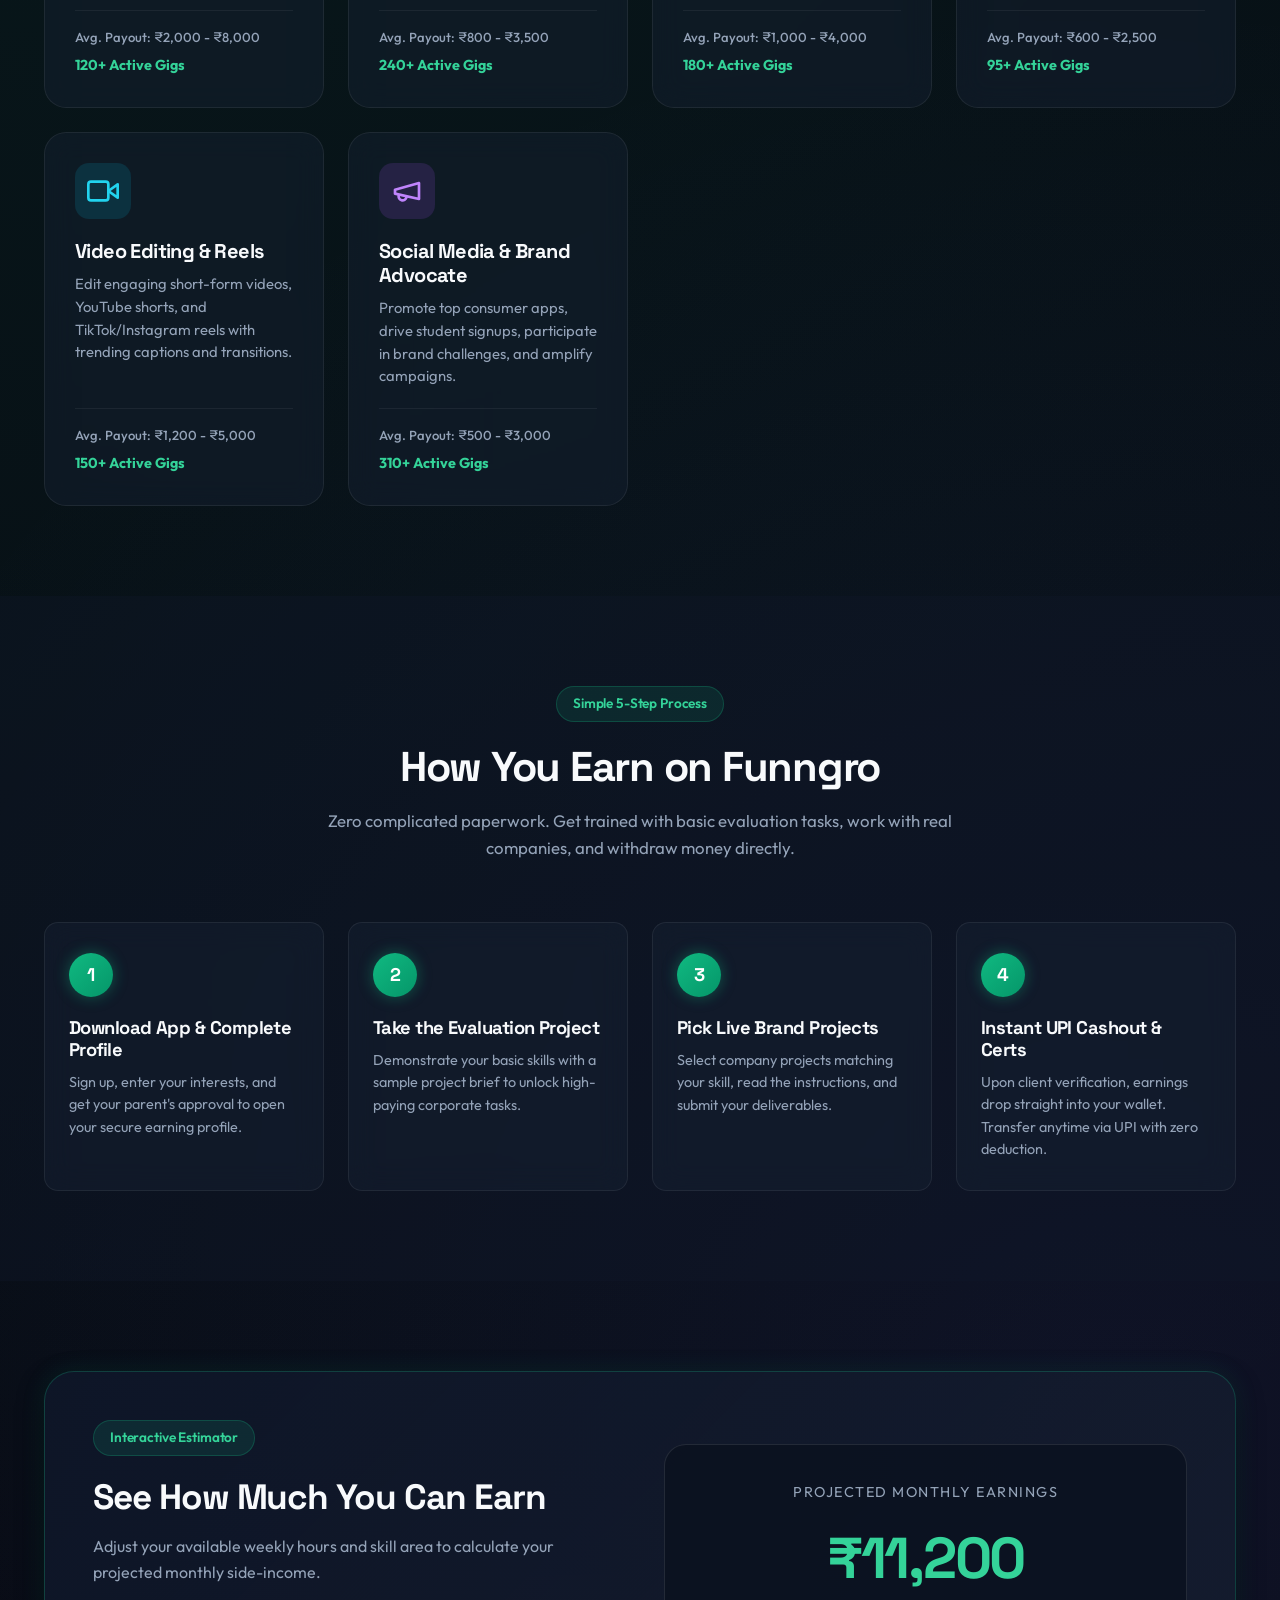
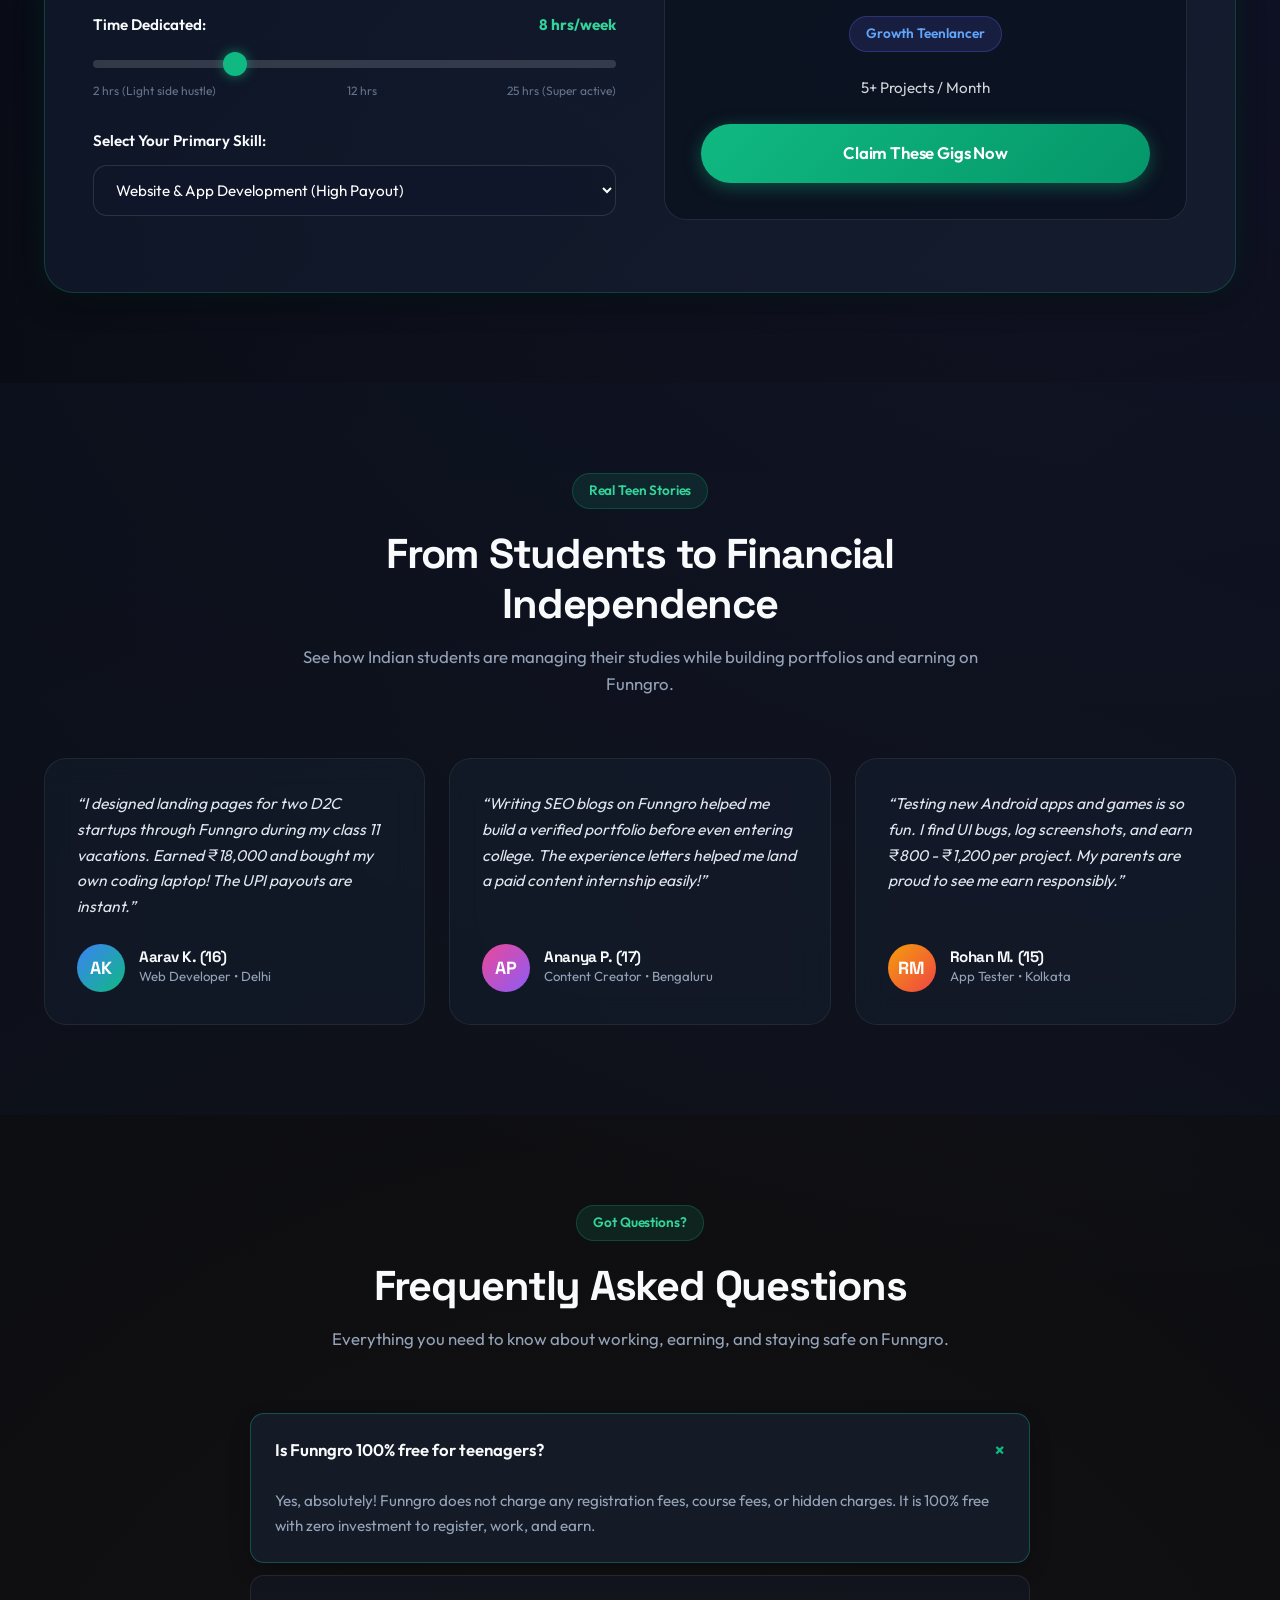
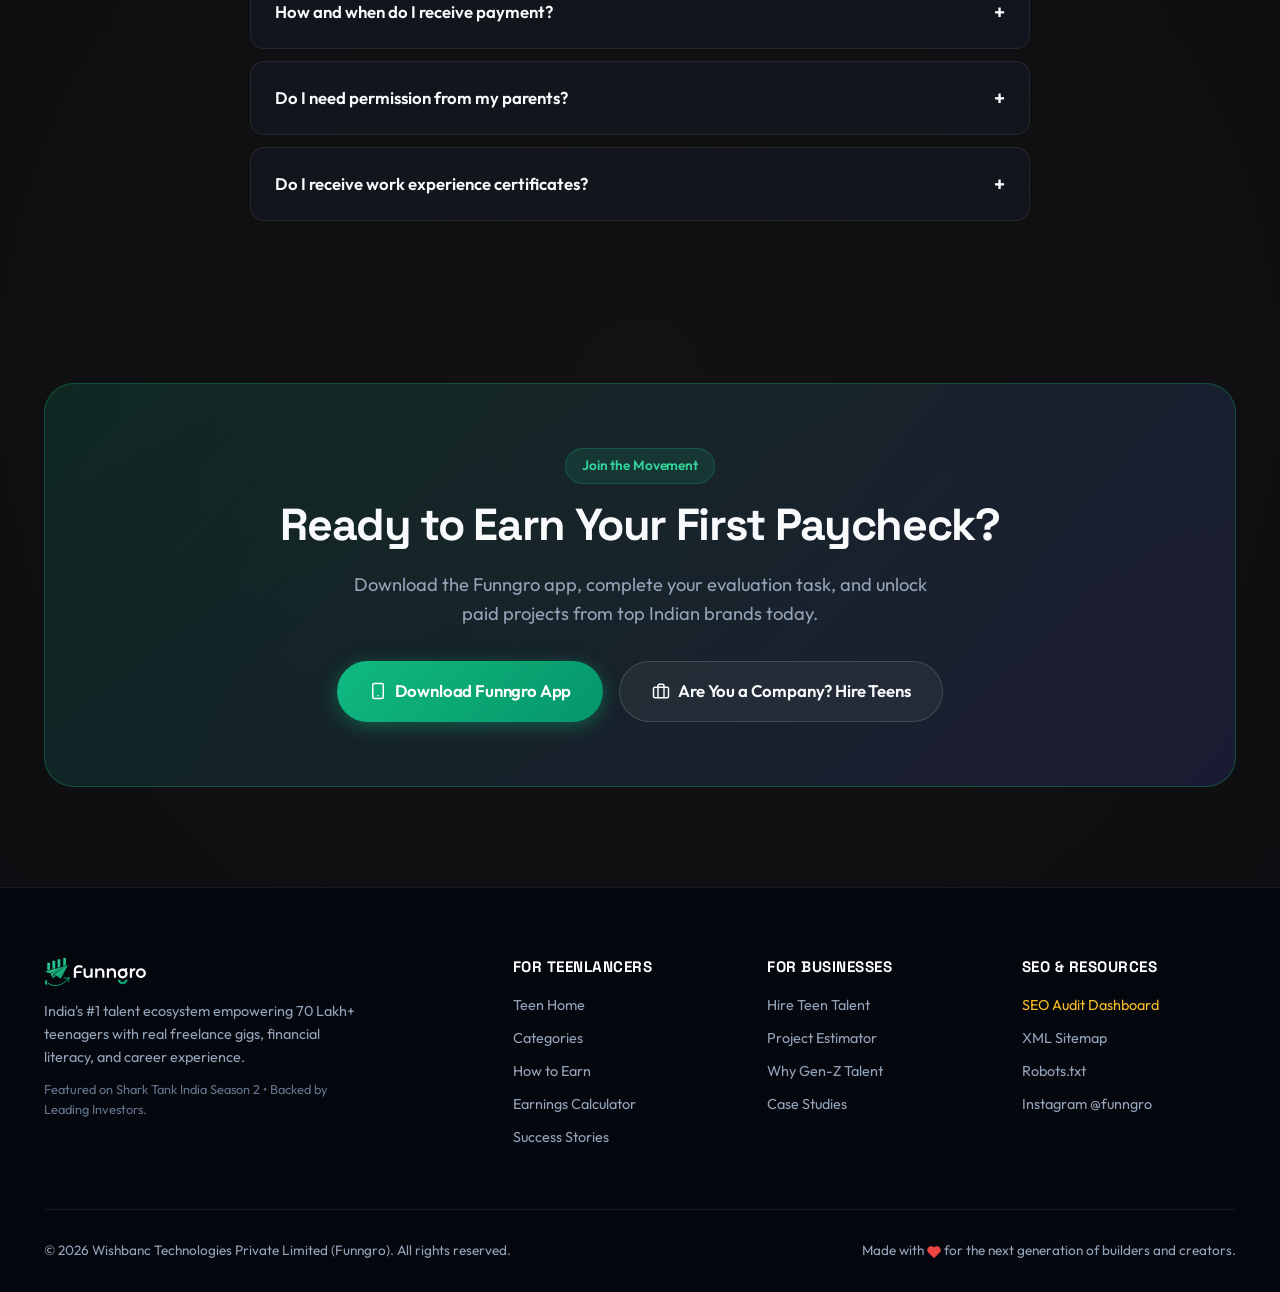
==== commit 891a5d62: "fix: remove floating-navbar, relocate SEO audit button to right nav actions, and fix popular tier ba" ====
--- a/index.html
+++ b/index.html
@@ -133,7 +133,7 @@
         <span class="brand-subtext brand-subtext-teen">TEENLANCERS</span>
       </a>
 
-      <!-- 3-Way Segmented Slider Control -->
+      <!-- 2-Way Segmented Slider Control -->
       <nav class="slider-nav-container" aria-label="Portal Navigation">
         <div class="slider-indicator indicator-teen"></div>
         <a href="teen.html" class="slider-tab-btn active" data-target="teen" aria-current="page">
@@ -144,14 +144,14 @@
           <svg class="svg-icon svg-icon-sm" viewBox="0 0 24 24"><rect x="2" y="7" width="20" height="14" rx="2" ry="2"/><path d="M16 21V5a2 2 0 0 0-2-2h-4a2 2 0 0 0-2 2v16"/></svg>
           <span>For Companies</span>
         </a>
-        <a href="seo-audit.html" class="slider-tab-btn" data-target="audit">
-          <svg class="svg-icon svg-icon-sm" viewBox="0 0 24 24"><line x1="18" y1="20" x2="18" y2="10"/><line x1="12" y1="20" x2="12" y2="4"/><line x1="6" y1="20" x2="6" y2="14"/></svg>
+      </nav>
+
+      <!-- Action Buttons for Teens -->
+      <div class="nav-actions-group">
+        <a href="seo-audit.html" class="btn btn-outline btn-sm" style="border-color: rgba(245, 158, 11, 0.4); color: #fbbf24;">
+          <svg class="svg-icon svg-icon-sm" style="color: #fbbf24;" viewBox="0 0 24 24"><line x1="18" y1="20" x2="18" y2="10"/><line x1="12" y1="20" x2="12" y2="4"/><line x1="6" y1="20" x2="6" y2="14"/></svg>
           <span>SEO Audit</span>
         </a>
-      </nav>
-
-      <!-- Action Buttons for Teens -->
-      <div class="nav-actions-group">
         <a href="https://app.funngro.com" target="_blank" rel="noopener" class="btn btn-outline btn-sm">Login</a>
         <a href="https://play.google.com/store/apps/details?id=com.wishbanc.funngro" target="_blank" rel="noopener" class="btn btn-primary btn-sm">Get App</a>
         <button class="mobile-menu-btn" aria-label="Toggle Mobile Menu">
@@ -739,7 +739,6 @@
           <h4>SEO &amp; Resources</h4>
           <ul class="footer-links">
             <li><a href="seo-audit.html" style="color: #fbbf24;">SEO Audit Dashboard</a></li>
-            <li><a href="floating-navbar.html" style="color: #34d399;">✨ Floatable Navbar Demo</a></li>
             <li><a href="sitemap.xml">XML Sitemap</a></li>
             <li><a href="robots.txt">Robots.txt</a></li>
             <li><a href="https://www.instagram.com/funngro/" target="_blank" rel="noopener">Instagram @funngro</a></li>
--- a/assets/css/style.css
+++ b/assets/css/style.css
@@ -258,7 +258,7 @@
 }
 
 /* ==========================================================================
-   NAVIGATION BAR & SLIDING SEGMENTED CONTROLS (SEAMLESS GLASS HEADER)
+   DYNAMIC ADAPTIVE NAVBAR (DOCKED FIXED AT TOP, FLOATS ON SCROLL)
    ========================================================================== */
 .site-header {
   position: sticky;
@@ -267,20 +267,48 @@
   right: 0;
   z-index: 1000;
   width: 100%;
-  margin: 0;
-  background: rgba(9, 14, 26, 0.85);
+  margin: 0 auto;
+  background: rgba(9, 14, 26, 0.88);
   backdrop-filter: blur(24px) saturate(190%);
   -webkit-backdrop-filter: blur(24px) saturate(190%);
   border: none;
   border-bottom: 1px solid rgba(255, 255, 255, 0.08);
+  border-radius: 0;
   box-shadow: 0 10px 30px -10px rgba(0, 0, 0, 0.5);
-  transition: background 0.3s ease, border-color 0.3s ease, box-shadow 0.3s ease;
-}
-
+  transition: top 0.35s cubic-bezier(0.16, 1, 0.3, 1), 
+              width 0.35s cubic-bezier(0.16, 1, 0.3, 1), 
+              max-width 0.35s cubic-bezier(0.16, 1, 0.3, 1), 
+              margin 0.35s cubic-bezier(0.16, 1, 0.3, 1), 
+              border-radius 0.35s cubic-bezier(0.16, 1, 0.3, 1), 
+              border-color 0.35s cubic-bezier(0.16, 1, 0.3, 1), 
+              background 0.3s ease, 
+              box-shadow 0.35s cubic-bezier(0.16, 1, 0.3, 1);
+}
+
+/* Floatable Island Transformation when Scrolled */
 .site-header.scrolled {
-  background: rgba(8, 12, 22, 0.95);
-  border-bottom-color: rgba(255, 255, 255, 0.14);
-  box-shadow: 0 16px 40px -8px rgba(0, 0, 0, 0.7);
+  top: 14px;
+  max-width: 1320px;
+  width: calc(100% - 32px);
+  margin: 14px auto 0 auto;
+  border: 1px solid rgba(255, 255, 255, 0.14);
+  border-radius: 22px;
+  background: rgba(9, 14, 26, 0.65);
+  backdrop-filter: blur(28px) saturate(200%);
+  -webkit-backdrop-filter: blur(28px) saturate(200%);
+  box-shadow: 0 20px 50px -10px rgba(0, 0, 0, 0.65), 
+              0 0 0 1px rgba(255, 255, 255, 0.05),
+              inset 0 1px 0 rgba(255, 255, 255, 0.15);
+}
+
+.site-header.scrolled .nav-top-row {
+  border-top-left-radius: 21px;
+  border-top-right-radius: 21px;
+}
+
+.site-header.scrolled .sub-navbar {
+  border-bottom-left-radius: 21px;
+  border-bottom-right-radius: 21px;
 }
 
 .nav-top-row {
@@ -289,6 +317,7 @@
   justify-content: space-between;
   padding: 12px 24px;
   gap: 20px;
+  transition: border-radius 0.35s ease;
 }
 
 /* Official Funngro Logo Styles */
@@ -434,6 +463,7 @@
   border-top: 1px solid rgba(255, 255, 255, 0.06);
   background: rgba(255, 255, 255, 0.015);
   padding: 7px 16px;
+  transition: border-radius 0.35s ease;
 }
 
 .sub-nav-links {
@@ -1190,6 +1220,20 @@
     margin: 0;
     border-radius: 0;
   }
+  .site-header.scrolled {
+    top: 8px;
+    width: calc(100% - 16px);
+    margin: 8px auto 0 auto;
+    border-radius: 16px;
+  }
+  .site-header.scrolled .nav-top-row {
+    border-top-left-radius: 15px;
+    border-top-right-radius: 15px;
+  }
+  .site-header.scrolled .sub-navbar {
+    border-bottom-left-radius: 15px;
+    border-bottom-right-radius: 15px;
+  }
   .nav-top-row {
     padding: 10px 16px;
   }
